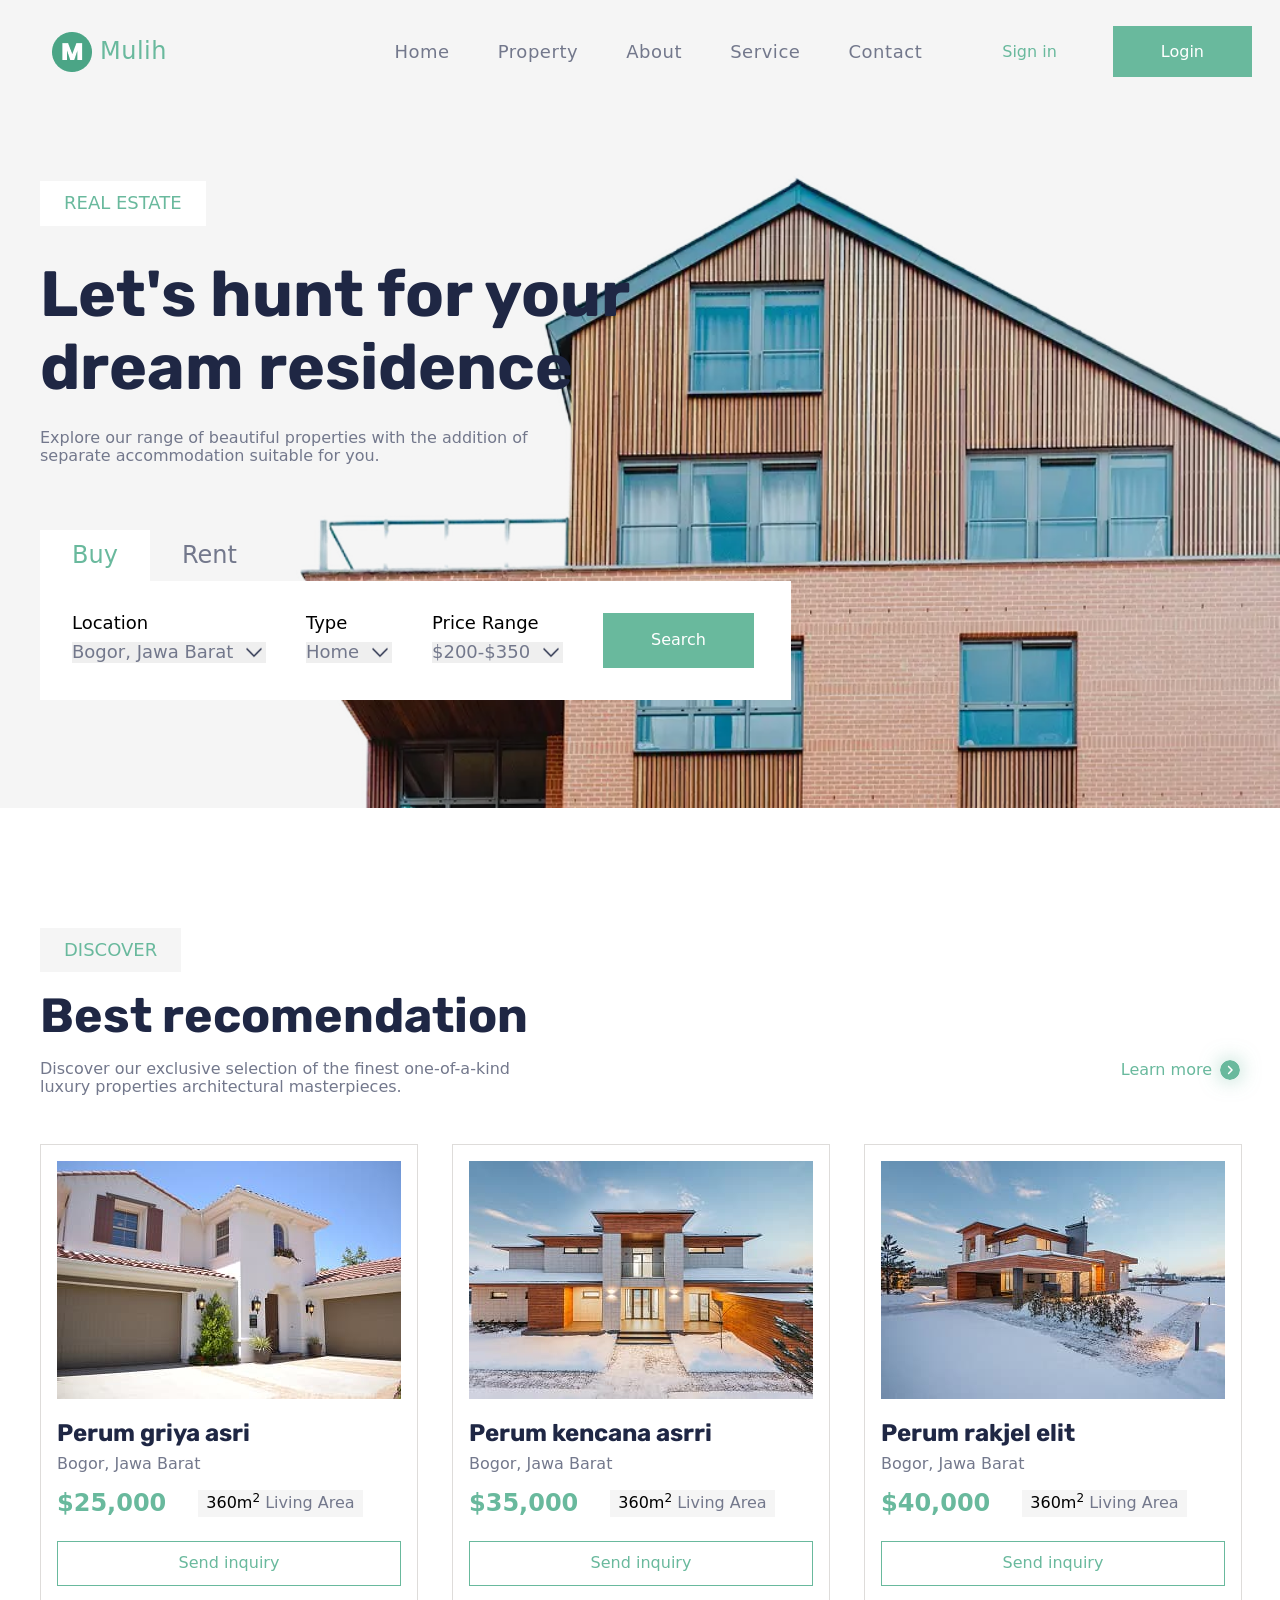
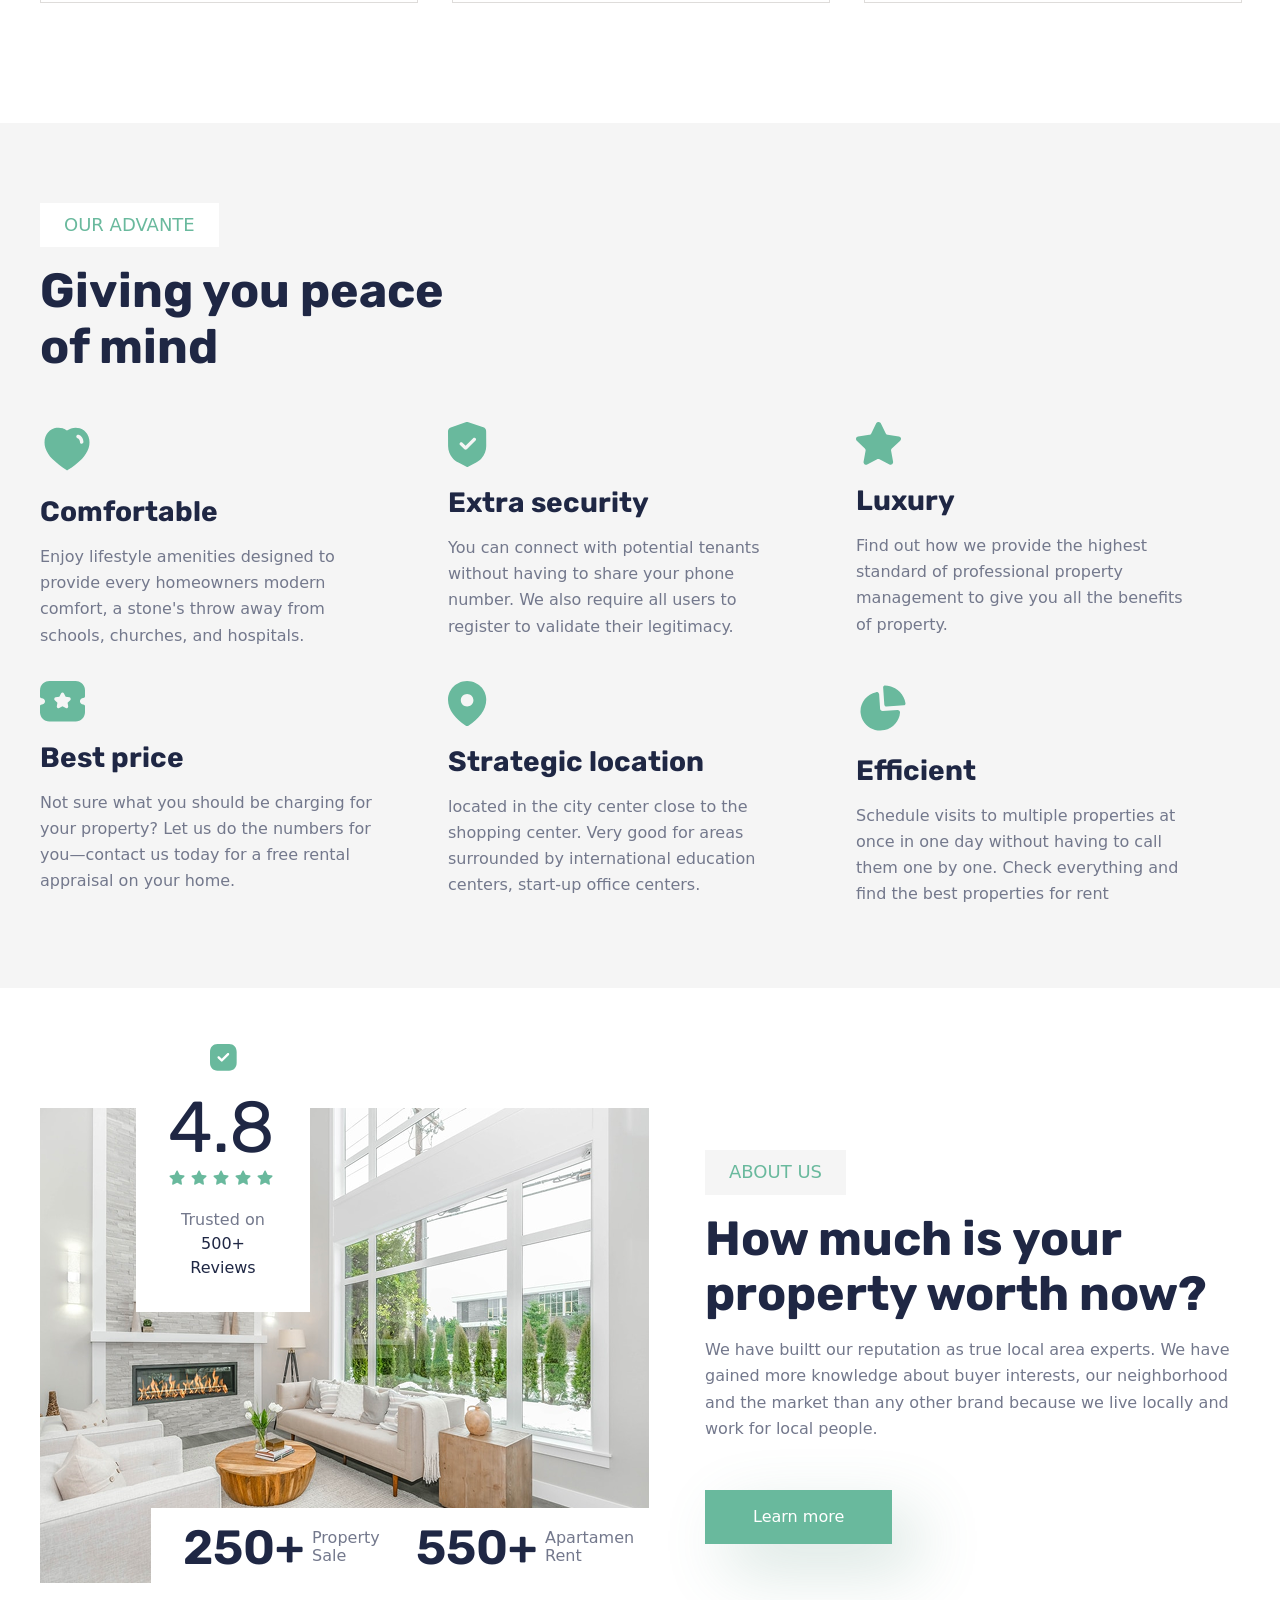
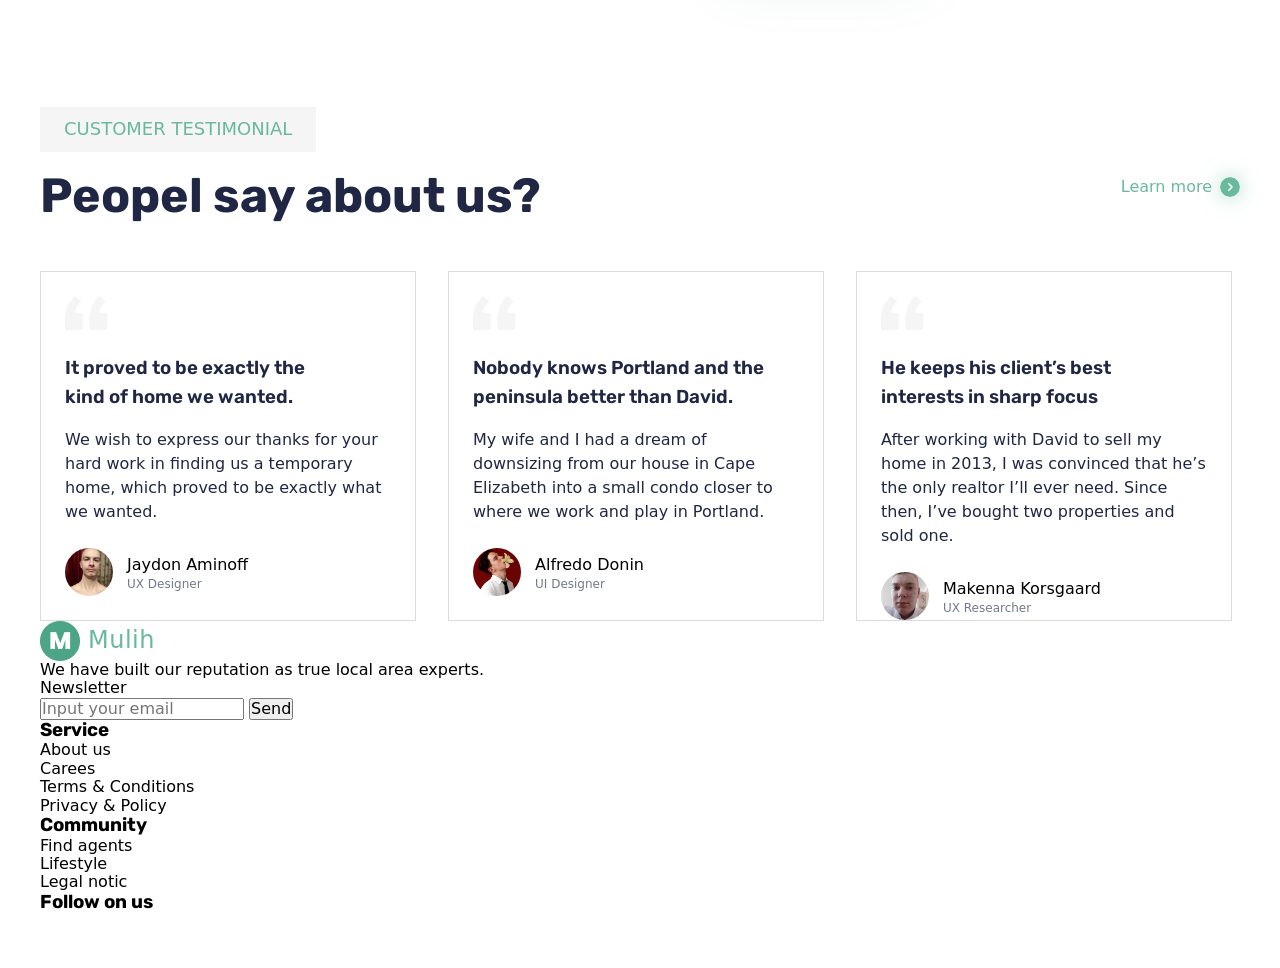
==== index.html @ 91d5c816 "about_us-and-customer-section" ====
<!doctype html>
<html lang="en">
  <head>
    <meta charset="UTF-8" />
    <meta name="viewport" content="width=device-width, initial-scale=1.0" />
    <title>Mulih</title>
    <link rel="icon" href="./img/icons/main-icon.png" type="image/png" />
    <link rel="stylesheet" href="./css/main.min.css" />
    <link
      rel="stylesheet"
      href="https://cdnjs.cloudflare.com/ajax/libs/modern-normalize/3.0.1/modern-normalize.min.css"
      integrity="sha512-q6WgHqiHlKyOqslT/lgBgodhd03Wp4BEqKeW6nNtlOY4quzyG3VoQKFrieaCeSnuVseNKRGpGeDU3qPmabCANg=="
      crossorigin="anonymous"
      referrerpolicy="no-referrer"
    />
    <link rel="preconnect" href="https://fonts.googleapis.com" />
    <link rel="preconnect" href="https://fonts.gstatic.com" crossorigin />
    <link
      href="https://fonts.googleapis.com/css2?family=Bona+Nova+SC:ital,wght@0,400;0,700;1,400&family=DM+Sans:ital,opsz,wght@0,9..40,100..1000;1,9..40,100..1000&family=Erica+One&family=IBM+Plex+Serif:ital,wght@0,100;0,200;0,300;0,400;0,500;0,600;0,700;1,100;1,200;1,300;1,400;1,500;1,600;1,700&family=Iosevka+Charon+Mono:ital,wght@0,300;0,400;0,500;0,700;1,300;1,400;1,500;1,700&family=Iosevka+Charon:ital,wght@0,300;0,400;0,500;0,700;1,300;1,400;1,500;1,700&family=Open+Sans:ital,wght@0,300..800;1,300..800&family=Poppins:ital,wght@0,100;0,200;0,300;0,400;0,500;0,600;0,700;0,800;0,900;1,100;1,200;1,300;1,400;1,500;1,600;1,700;1,800;1,900&family=Raleway:ital,wght@0,100..900;1,100..900&family=Roboto+Mono:ital,wght@0,100..700;1,100..700&family=Roboto+Slab:wght@100..900&family=Tangerine:wght@400;700&display=swap"
      rel="stylesheet"
    />
    <link rel="preconnect" href="https://fonts.googleapis.com" />
    <link rel="preconnect" href="https://fonts.gstatic.com" crossorigin />
    <link
      href="https://fonts.googleapis.com/css2?family=Bona+Nova+SC:ital,wght@0,400;0,700;1,400&family=DM+Sans:ital,opsz,wght@0,9..40,100..1000;1,9..40,100..1000&family=Erica+One&family=IBM+Plex+Serif:ital,wght@0,100;0,200;0,300;0,400;0,500;0,600;0,700;1,100;1,200;1,300;1,400;1,500;1,600;1,700&family=Iosevka+Charon+Mono:ital,wght@0,300;0,400;0,500;0,700;1,300;1,400;1,500;1,700&family=Iosevka+Charon:ital,wght@0,300;0,400;0,500;0,700;1,300;1,400;1,500;1,700&family=Open+Sans:ital,wght@0,300..800;1,300..800&family=Poppins:ital,wght@0,100;0,200;0,300;0,400;0,500;0,600;0,700;0,800;0,900;1,100;1,200;1,300;1,400;1,500;1,600;1,700;1,800;1,900&family=Raleway:ital,wght@0,100..900;1,100..900&family=Roboto+Mono:ital,wght@0,100..700;1,100..700&family=Roboto+Slab:wght@100..900&family=Rubik:ital,wght@0,300..900;1,300..900&family=Tangerine:wght@400;700&display=swap"
      rel="stylesheet"
    />
  </head>
  <body>
    <header class="header">
      <div class="container">
        <div class="header-wrapper">
          <a href="#" class="logo"
            ><img
              src="./img/icons/main-icon.png"
              alt="icon.png"
              width="40"
              height="40"
            />Mulih</a>
          <nav class="navigation">
            <ul class="nav-list">
              <li><a href="#hero-section">Home</a></li>
              <li><a href="#discover-section">Property</a></li>
              <li><a href="#our_advante-section">About</a></li>
              <li><a href="#about_us-section">Service</a></li>
              <li><a href="#customer_testimonial_section">Contact</a></li>
            </ul>
            <ul class="login-list">
                <li><a href="#" class="login-list-sign">Sign in</a></li>
                <li><a href="#" class="login-list-login">Login</a></li>
            </ul>
          </nav>
        </div>
      </div>
    </header>
    <main>
      <section class="hero-section" id="hero-section">
        <div class="container">
          <p class="hero-text-starter">REAL ESTATE</p>
          <h1 class="hero-title">Let's hunt for your dream residence</h1>
          <p class="hero-description">
            Explore our range of beautiful properties with the addition of
            separate accommodation suitable for you.
          </p>
          <ul class="hero-button-list">
            <li><button class="hero-buy-button">Buy</button></li>
            <li><button>Rent</button></li>
          </ul>
          <form class="hero-form" action="#">
            <div class="hero-form-wrapper">
              <label for="location">Location</label>
              <select name="location" id="location" class="select-place">
                <option value="bogor">Bogor, Jawa Barat</option>
                <option value="london">London, England</option>
                <option value="paris">Paris, France</option>
              </select>
            </div>
            <div class="hero-form-wrapper">
              <label for="type">Type</label>
              <select name="type" id="type" class="select-type">
                <option value="home">Home</option>
                <option value="apartament">Apartament</option>
                <option value="villa">Villa</option>
              </select>
            </div>
            <div class="hero-form-wrapper">
              <label for="price">Price Range</label>
              <select name="price" id="price" class="select-price">
                <option value="200-350">$200-$350</option>
                <option value="350-500">$350-$500</option>
                <option value="500+">$500+</option>
              </select>
            </div>
            <button type="submit" class="hero-form-button">Search</button>
          </form>
        </div>
      </section>
      <section class="discover-section" id="discover-section">
        <div class="container">
            <p class="discover-text-starter">DISCOVER</p>
            <h2 class="discover-title">Best recomendation</h2>
            <div class="discover-text-wrapper">
                <p class="discover-description">Discover our exclusive selection of the finest one-of-a-kind luxury properties architectural masterpieces.</p>
                <a href="#" class="learn-more-link">Learn more <img class="learn-more-link-image" src="./img/icons/arrow-icon.svg" alt="link.png"></a>
            </div>
            <ul class="discover-list">
                <li>
                    <img src="./img/discover-section/first-house.jpg" alt="Perum griya asri">
                    <h3 class="discover-list-item-title">Perum griya asri</h3>
                    <p class="discover-list-description">Bogor, Jawa Barat</p>
                    <div class="discover-money-area-group">
                        <p class="discover-list-item-price">$25,000</p>
                        <p class="discover-list-item-area">360m<sup>2</sup> <span>Living Area</span></p>
                    </div>
                    <a href="#" class="discover-list-item-button">Send inquiry</a>
                </li>
                <li>
                    <img src="./img/discover-section/second-house.jpg" alt="Perum kencana asrri">
                    <h3 class="discover-list-item-title">Perum kencana asrri</h3>
                    <p class="discover-list-description">Bogor, Jawa Barat</p>
                    <div class="discover-money-area-group">
                        <p class="discover-list-item-price">$35,000</p>
                        <p class="discover-list-item-area">360m<sup>2</sup> <span>Living Area</span></p>
                    </div>
                    <a href="#" class="discover-list-item-button">Send inquiry</a>
                </li>
                <li>
                    <img src="./img/discover-section/thirth-house.jpg" alt="Perum rakjel elit">
                    <h3 class="discover-list-item-title">Perum rakjel elit</h3>
                    <p class="discover-list-description">Bogor, Jawa Barat</p>
                    <div class="discover-money-area-group">
                        <p class="discover-list-item-price">$40,000</p>
                        <p class="discover-list-item-area">360m<sup>2</sup> <span>Living Area</span></p>
                    </div>
                    <a href="#" class="discover-list-item-button">Send inquiry</a>
                </li>
            </ul>
        </div>
      </section>
      <section class="our_advante-section" id="our_advante-section">
        <div class="container">
            <p class="our_text-starter">OUR ADVANTE</p>
            <h2 class="our_advante-title">Giving you peace of mind</h2>
            <ul class="our_advante-list">
                <li>
                    <img src="./img/icons/our_advante/comfortable.svg" alt="heart">
                    <h3>Comfortable</h3>
                    <p>Enjoy lifestyle amenities designed to provide every homeowners modern comfort, a stone's throw away from schools, churches, and hospitals.</p>
                </li>
                <li>
                    <img src="./img/icons/our_advante/security.svg" alt="security">
                    <h3>Extra security</h3>
                    <p>You can connect with potential tenants without having to share your phone number. We also require all users to register to validate their legitimacy.</p>
                </li>
                <li>
                    <img src="./img/icons/our_advante/luxury.svg" alt="luxury">
                    <h3>Luxury</h3>
                    <p>Find out how we provide the highest standard of professional property management to give you all the benefits of property.</p>
                </li>
                <li>
                    <img src="./img/icons/our_advante/price.svg" alt="price">
                    <h3>Best price</h3>
                    <p>Not sure what you should be charging for your property? Let us do the numbers for you—contact us today for a free rental appraisal on your home.</p>
                </li>
                <li>
                    <img src="./img/icons/our_advante/location.svg" alt="location">
                    <h3>Strategic location</h3>
                    <p>located in the city center close to the shopping center. Very good for areas surrounded by international education centers, start-up office centers.</p>
                </li>
                <li>
                    <img src="./img/icons/our_advante/efficient.svg" alt="efficient">
                    <h3>Efficient</h3>
                    <p>Schedule visits to multiple properties at once in one day without having to call them one by one. Check everything and find the best properties for rent</p>
                </li>
            </ul>
        </div>
      </section>
      <section class="about_us-section" id="about_us-section">
        <div class="container">
            <div class="about_us-wrapper">
                <div class="about_image-wrapper">
                    <img src="./img/about_us-section/main.png" alt="house image">
                    <div class="about_review-card">
                        <div class="about_image-checkmark"><img src="./img/icons/about_us-section/checkmark.svg" alt="check-mark"></div>
                        <h3 class="about_review-title">4.8</h3>
                        <img src="./img/icons/about_us-section/stars.png" alt="5 stars">
                        <p class="about_review-description">Trusted on <span class="about_review-description-span">500+ Reviews</span></p>
                    </div>
                    <ul class="about_rent-list">
                        <li>
                            <h3>250+</h3>
                            <p>Property Sale</p>
                        </li>
                        <li>
                            <h3>550+</h3>
                            <p>Apartamen Rent</p>
                        </li>
                    </ul>
                </div>
                <div class="about_us-text-wrapper">
                    <p class="about_text-starter">ABOUT US</p>
                    <h2 class="about_us-title">How much is your property worth now?</h2>
                    <p class="about_us-description">We have builtt our reputation as true local area experts. We have gained more knowledge about buyer interests, our neighborhood and the market than any other brand because we live locally and work for local people.</p>
                    <a href="#" class="about_us-link">Learn more</a>
                </div>
            </div>
        </div>
      </section>
      <section class="customer_testimonial_section" id="customer_testimonial_section">
        <div class="container">
            <p class="customer_text-starter">CUSTOMER TESTIMONIAL</p>
            <div class="customer-title-wrapper">
                <h2 class="customer_title">Peopel say about us?</h2>
                <a href="#" class="learn-more-link">Learn more <img class="learn-more-link-image" src="./img/icons/arrow-icon.svg" alt="link.png"></a>
            </div>
            <ul class="customer-list">
                <li>
                    <h3>It proved to be exactly the kind of home we wanted.</h3>
                    <p class="customer-review-description">We wish to express our thanks for your hard work in finding us a temporary home, which proved to be exactly what we wanted.</p>
                    <div class="customer-list-review-wrapper">
                        <img src="./img/customer-testimonial-section/first-review.jpg" alt="Jaydon Aminoff" width="48" height="48">
                        <div>
                            <p class="customer-list-review-name">Jaydon Aminoff</p>
                            <p class="customer-list-review-job">UX Designer</p>
                        </div>
                    </div>
                </li>
                <li>
                    <h3 class="customer_second-review-title">Nobody knows Portland and the peninsula better than David.</h3>
                    <p class="customer-review-description">My wife and I had a dream of downsizing from our house in Cape Elizabeth into a small condo closer to where we work and play in Portland. </p>
                    <div class="customer-list-review-wrapper">
                        <img src="./img/customer-testimonial-section/second-review.jpg" alt="Alfredo Donin" width="48" height="48">
                        <div>
                            <p class="customer-list-review-name">Alfredo Donin</p>
                            <p class="customer-list-review-job">UI Designer</p>
                        </div>
                    </div>
                </li>
                <li>
                    <h3>He keeps his client’s best interests in sharp focus</h3>
                    <p class="customer-review-description">After working with David to sell my home in 2013, I was convinced that he’s the only realtor I’ll ever need. Since then, I’ve bought two properties and sold one.</p>
                    <div class="customer-list-review-wrapper">
                        <img src="./img/customer-testimonial-section/thirth.jpg" alt="Makenna Korsgaard" width="48" height="48">
                        <div>
                            <p class="customer-list-review-name">Makenna Korsgaard</p>
                            <p class="customer-list-review-job">UX Researcher</p>
                        </div>
                    </div>
                </li>
            </ul>
        </div>
      </section>
    </main>
    <footer class="footer">
        <div class="container">
            <div class="footer-first-column">
                <a href="#" class="logo"><img src="./img/icons/main-icon.png" alt="icon.png" width="40" height="40"/>Mulih</a>
                <p>We have built our reputation as true local area experts.</p>
                <form action="#">
                    <label for="email-input">Newsletter</label>
                    <div class="footer-form-wrapper">
                        <input name="email-input" id="email-input" type="email" placeholder="Input your email">
                        <button type="submit">Send</button>
                    </div>
                </form>
            </div>
            <div class="footer-second-column">
                <h3>Service</h3>
                <ul class="footer-list">
                    <li>About us</li>
                    <li>Carees</li>
                    <li>Terms & Conditions</li>
                    <li>Privacy & Policy</li>
                </ul>
            </div>
            <div class="footer-thirth-column">
                <h3>Community</h3>
                <ul class="footer-list">
                    <li>Find agents</li>
                    <li>Lifestyle</li>
                    <li>Legal notic</li>
                </ul>
            </div>
            <div class="footer-fourth-column">
                <h3>Follow on us</h3>
                <ul class="footer-social-list">
                    <li><a href=""><img src="" alt=""></a></li>
                    <li><a href=""><img src="" alt=""></a></li>
                    <li><a href=""><img src="" alt=""></a></li>
                </ul>
            </div>
        </div>
    </footer>
  </body>
</html>
---- css/main.min.css ----
*{margin:0;padding:0;box-sizing:border-box}html{scroll-behavior:smooth}a{text-decoration:none}ul{list-style:none}body{font-family:"Poppins",sans-serif}h1,h2,h3{font-family:"Rubik",sans-serif}button:hover{cursor:pointer}.header{padding:32px;background:#f5f5f5}.header-wrapper{display:flex;align-items:center;justify-content:space-between}.logo,.navigation,.nav-list,.login-list{display:flex;align-items:center}.logo{font-weight:500;font-size:24px;line-height:108%;letter-spacing:.02em;color:#69b99d;gap:8px}.nav-list{gap:48px;margin-right:32px;font-weight:500;font-size:18px;line-height:144%;letter-spacing:.03em}.nav-list li a{display:inline-block;color:#73788c;position:relative;transition:color .2s ease-in-out,transform .2s ease-in-out}.nav-list li a::after{content:"";position:absolute;width:6px;height:6px;background-color:#69b99d;border-radius:100%;bottom:-50%;left:50%;transform:translateX(-50%);opacity:0;transition:opacity .2s ease-in-out}.nav-list li a:hover{transform:translateY(-10px);color:#69b99d}.nav-list li a:hover::after{opacity:1}.login-list{gap:8px}.login-list li a{padding:16px 48px;transition:background-color .2s ease-in-out}.login-list-sign{font-weight:500;font-size:16px;line-height:150%;letter-spacing:0em;color:#69b99d}.login-list-login{font-weight:500;font-size:16px;line-height:150%;letter-spacing:0em;color:#fff;background-color:#69b99d}.login-list li a:hover{background-color:#4b997e;color:#fff}.hero-section{padding-top:77px;padding-bottom:108px;background-color:#f5f5f5;background-image:url(".././img/hero-section/hero-background.webp");background-repeat:no-repeat;background-position:right;background-size:1000px}.hero-text-starter{display:inline-block;color:#69b99d;font-size:18px;background-color:#fff;padding:12px 24px}.hero-title{margin-top:32px;font-size:64px;color:#1f2744;width:600px}.hero-description{font-size:16px;color:#73788c;width:550px;margin-top:24px}.hero-button-list{display:flex;margin-top:64px}.hero-button-list button{border:none;padding:12px 32px;font-weight:500;font-size:24px;background-color:#f5f5f5;color:#73788c;transition:color .2s linear}.hero-button-list button.hero-buy-button{background-color:#fff;color:#69b99d}.hero-button-list button:hover{color:#69b99d}.hero-form{display:flex;background-color:#fff;padding:32px;width:751px;gap:40px}.hero-form .hero-form-wrapper{display:flex;flex-direction:column;gap:8px;font-size:18px}.hero-form .hero-form-wrapper .select-type{width:86px}.hero-form .hero-form-wrapper select{-webkit-appearance:none;-moz-appearance:none;appearance:none;background-image:url(".././img/icons/arrow-down-icon.png");background-repeat:no-repeat;background-size:24px;background-position:right;padding-right:32px;border:none;color:#73788c}.hero-form .hero-form-button{padding:18px 48px;font-size:16px;background-color:#69b99d;border:none;color:#fff;transition:background-color .2s ease-in-out,transform .2s ease-in-out}.hero-form .hero-form-button:hover{background-color:#7ac9ad;transform:scale(1.1)}.container{display:block;padding:0 20px;width:1240px;margin:0 auto}.discover-section{padding-top:120px;padding-bottom:120px}.discover-text-starter{display:inline-block;color:#69b99d;font-size:18px;background-color:#f5f5f5;padding:12px 24px}.discover-title{font-size:48px;color:#1f2744;margin-top:16px}.discover-text-wrapper{display:flex;align-items:center;justify-content:space-between}.discover-text-wrapper .learn-more-link{display:flex;align-items:center;color:#69b99d;gap:8px;transition:transform .2s linear}.discover-text-wrapper .learn-more-link:hover{transform:scale(1.1)}.discover-text-wrapper .learn-more-link .learn-more-link-image{box-shadow:0 0 20px 0 rgba(105,185,157,.58);border-radius:50%}.discover-text-wrapper .discover-description{font-size:16px;color:#73788c;width:500px;margin-top:16px}.discover-list{display:flex;gap:34px;margin-top:48px}.discover-list li{padding:16px;border:1px solid #dedcda}.discover-list li .discover-list-item-title{font-size:24px;color:#1f2744;margin-top:16px}.discover-list li .discover-list-description{font-size:16px;color:#73788c;margin-top:8px}.discover-list li .discover-money-area-group{display:flex;align-items:center;gap:32px;margin-top:16px}.discover-list li .discover-money-area-group .discover-list-item-price{color:#69b99d;font-size:24px;font-weight:600}.discover-list li .discover-money-area-group .discover-list-item-area{font-size:16px;background-color:#f5f5f5;padding:4px 8px}.discover-list li .discover-money-area-group .discover-list-item-area span{color:#73788c}.discover-list li .discover-list-item-button{display:flex;justify-content:center;color:#69b99d;margin-top:24px;border:1px solid #69b99d;padding:12px;transition:background-color .2s ease-in-out,color .2s ease-in-out,box-shadow .2s ease-in-out}.discover-list li .discover-list-item-button:hover{background-color:#69b99d;color:#fff;box-shadow:0 0 8px #69b99d}.our_advante-section{background-color:#f5f5f5;padding-bottom:80px;padding-top:80px}.our_text-starter{display:inline-block;color:#69b99d;font-size:18px;background-color:#fff;padding:12px 24px}.our_advante-title{font-size:48px;color:#1f2744;width:436px;margin-top:16px}.our_advante-list{display:flex;flex-wrap:wrap;margin-top:48px;gap:32px}.our_advante-list li{width:376px}.our_advante-list li h3{font-size:28px;font-weight:700;color:#1f2744;margin-top:16px}.our_advante-list li p{font-weight:400;font-size:16px;color:#73788c;margin-top:16px;width:336px;line-height:163%}.about_us-section{padding-top:120px}.about_image-wrapper{position:relative}.about_image-wrapper .about_review-card{position:absolute;top:-20%;left:96px;padding:32px;background-color:#fff}.about_image-wrapper .about_review-card .about_review-title{font-weight:400;font-size:72px;color:#1f2744;margin-top:16px}.about_image-wrapper .about_review-card .about_review-description{width:110px;text-align:center;margin-top:16px;color:#73788c;line-height:150%}.about_image-wrapper .about_review-card .about_review-description-span{color:#1f2744}.about_image-wrapper .about_review-card .about_image-checkmark{display:flex;align-items:center;justify-content:center}.about_image-wrapper .about_rent-list{position:absolute;bottom:0;right:0;display:flex;align-items:center;background-color:#fff;padding:12px 32px;gap:32px}.about_image-wrapper .about_rent-list li{display:flex;align-items:center}.about_image-wrapper .about_rent-list li h3{font-weight:600;font-size:48px;color:#1f2744}.about_image-wrapper .about_rent-list li p{width:72px;color:#73788c;margin-left:8px}.about_us-wrapper{display:flex;align-items:center;gap:56px}.about_us-wrapper .about_text-starter{display:inline-block;color:#69b99d;font-size:18px;background-color:#f5f5f5;padding:12px 24px}.about_us-wrapper .about_us-title{font-size:48px;color:#1f2744;margin-top:16px}.about_us-wrapper .about_us-description{font-size:16px;color:#73788c;line-height:163%;margin-top:16px}.about_us-wrapper .about_us-link{display:inline-block;margin-top:48px;padding:18px 48px;color:#fff;background-color:#69b99d;box-shadow:24px 24px 65px 0 rgba(81,140,119,.24);transition:background-color .2s ease-in-out,box-shadow .2s ease-in-out,transform .2s ease-in-out}.about_us-wrapper .about_us-link:hover{background-color:#81d4b7;box-shadow:24px 24px 65px 0 rgba(102,189,158,.24);transform:scale(1.05)}.customer_testimonial_section{padding-top:120px}.customer_text-starter{display:inline-block;color:#69b99d;font-size:18px;background-color:#f5f5f5;padding:12px 24px}.customer-title-wrapper{display:flex;align-items:center;justify-content:space-between}.customer-title-wrapper .customer_title{font-size:48px;color:#1f2744;margin-top:16px}.customer-title-wrapper .learn-more-link{display:flex;align-items:center;color:#69b99d;gap:8px;transition:transform .2s linear}.customer-title-wrapper .learn-more-link:hover{transform:scale(1.1)}.customer-title-wrapper .learn-more-link .learn-more-link-image{box-shadow:0 0 20px 0 rgba(105,185,157,.58);border-radius:50%}.customer-list{display:flex;align-items:center;gap:32px;margin-top:48px}.customer-list li{width:376px;height:350px;padding:24px;padding-top:82px;border:1px solid #dedcda;position:relative}.customer-list li::after{content:"";position:absolute;top:24px;left:24px;display:block;width:42px;height:34px;background-image:url(.././img/customer-testimonial-section/after.svg)}.customer-list li h3{color:#1f2744;font-weight:600;line-height:156%;width:265px}.customer-list li .customer_second-review-title{width:312px}.customer-list li .customer-review-description{color:#1f2744;margin-top:16px;line-height:150%}.customer-list li .customer-list-review-wrapper{display:flex;align-items:center;margin-top:24px;gap:14px}.customer-list li .customer-list-review-wrapper .customer-list-review-name{font-size:16px;line-height:163%;font-weight:500}.customer-list li .customer-list-review-wrapper .customer-list-review-job{font-size:12px;color:#73788c}.customer-list li .customer-list-review-wrapper img{-o-object-fit:cover;object-fit:cover;border-radius:50%}/*# sourceMappingURL=main.min.css.map */
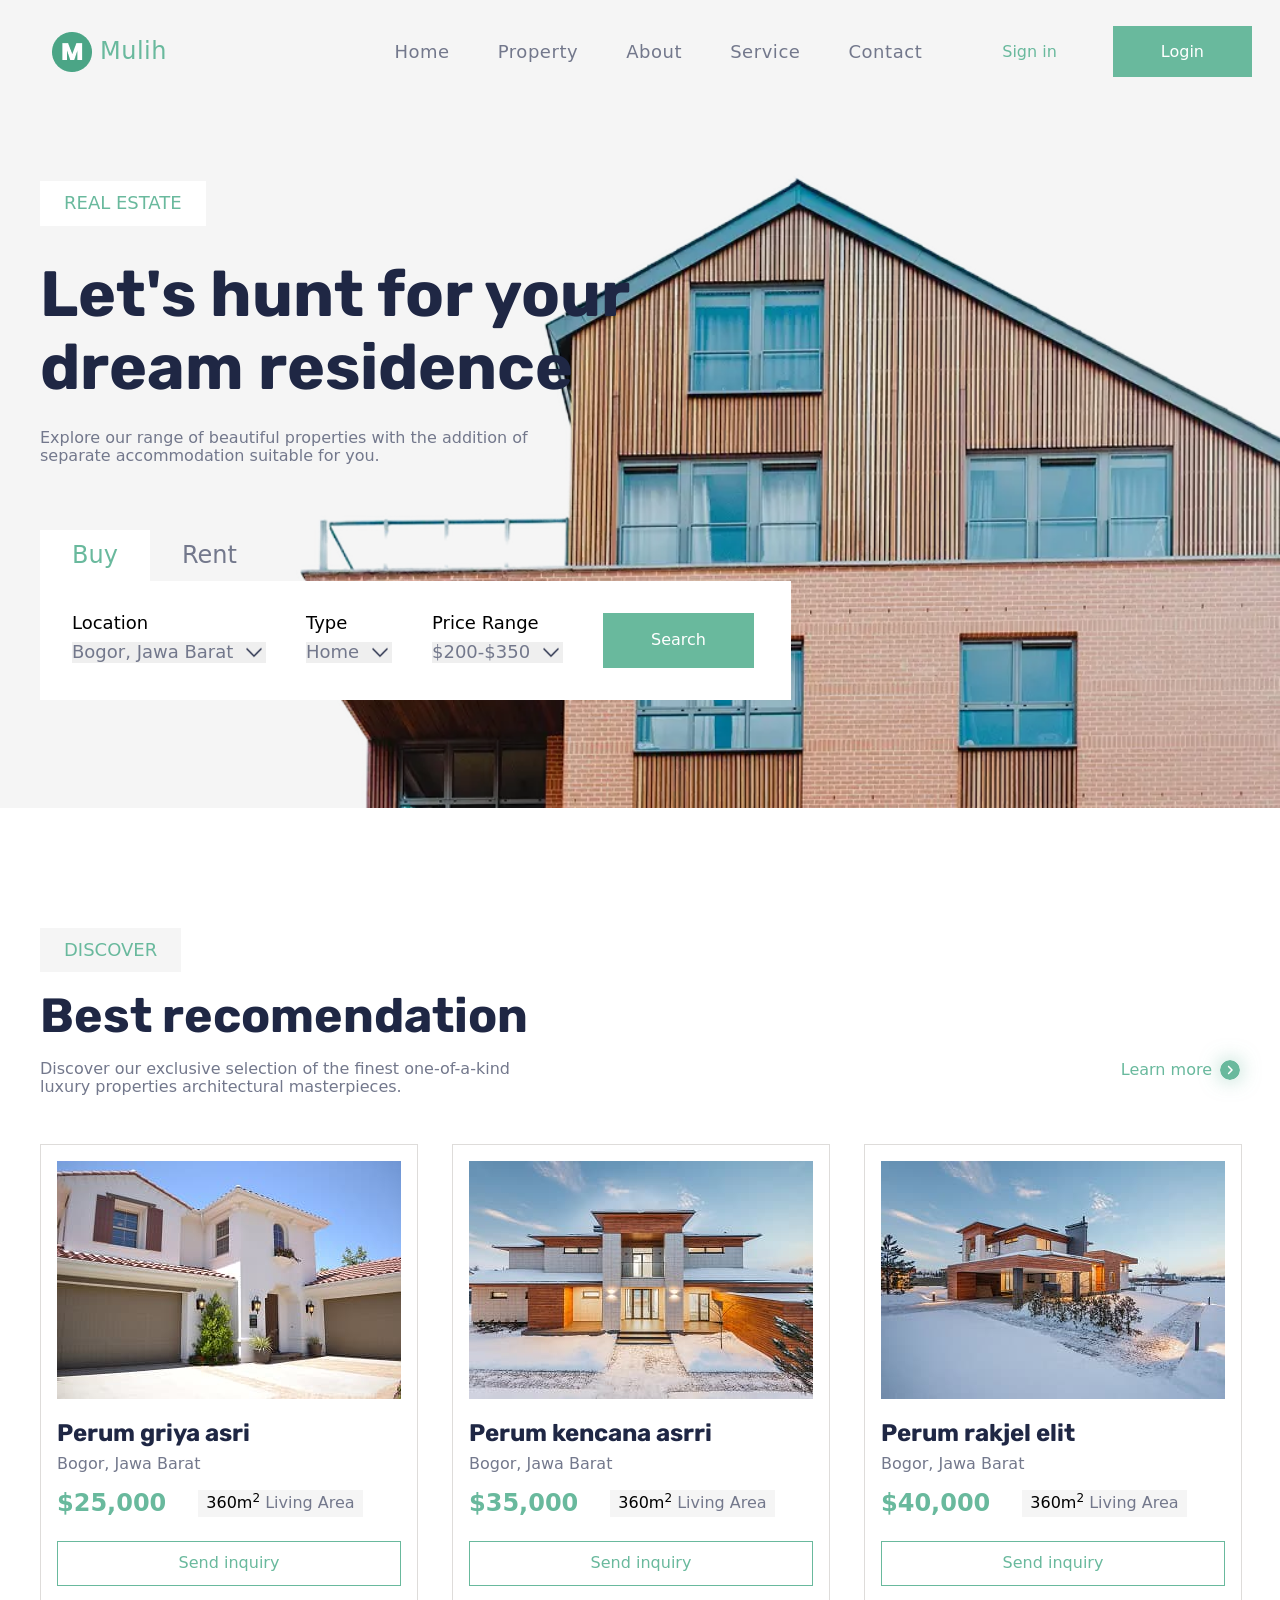
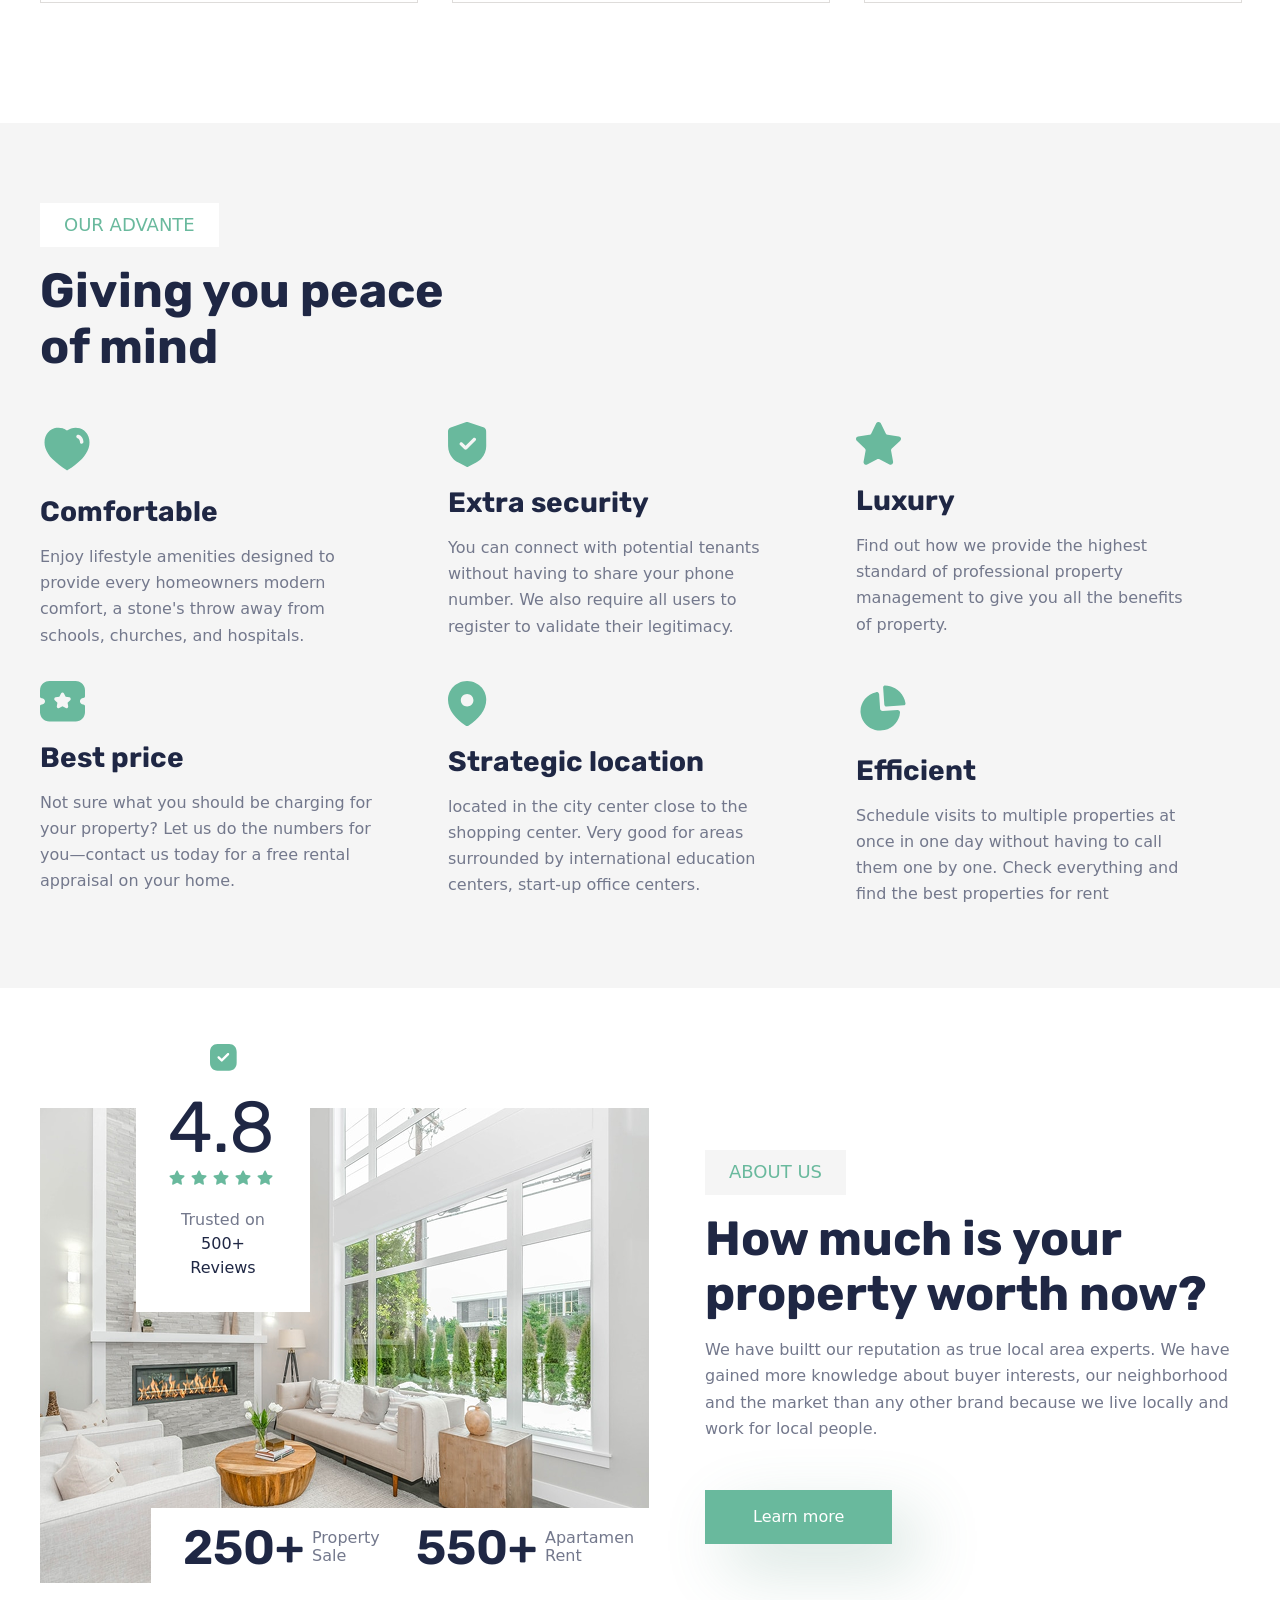
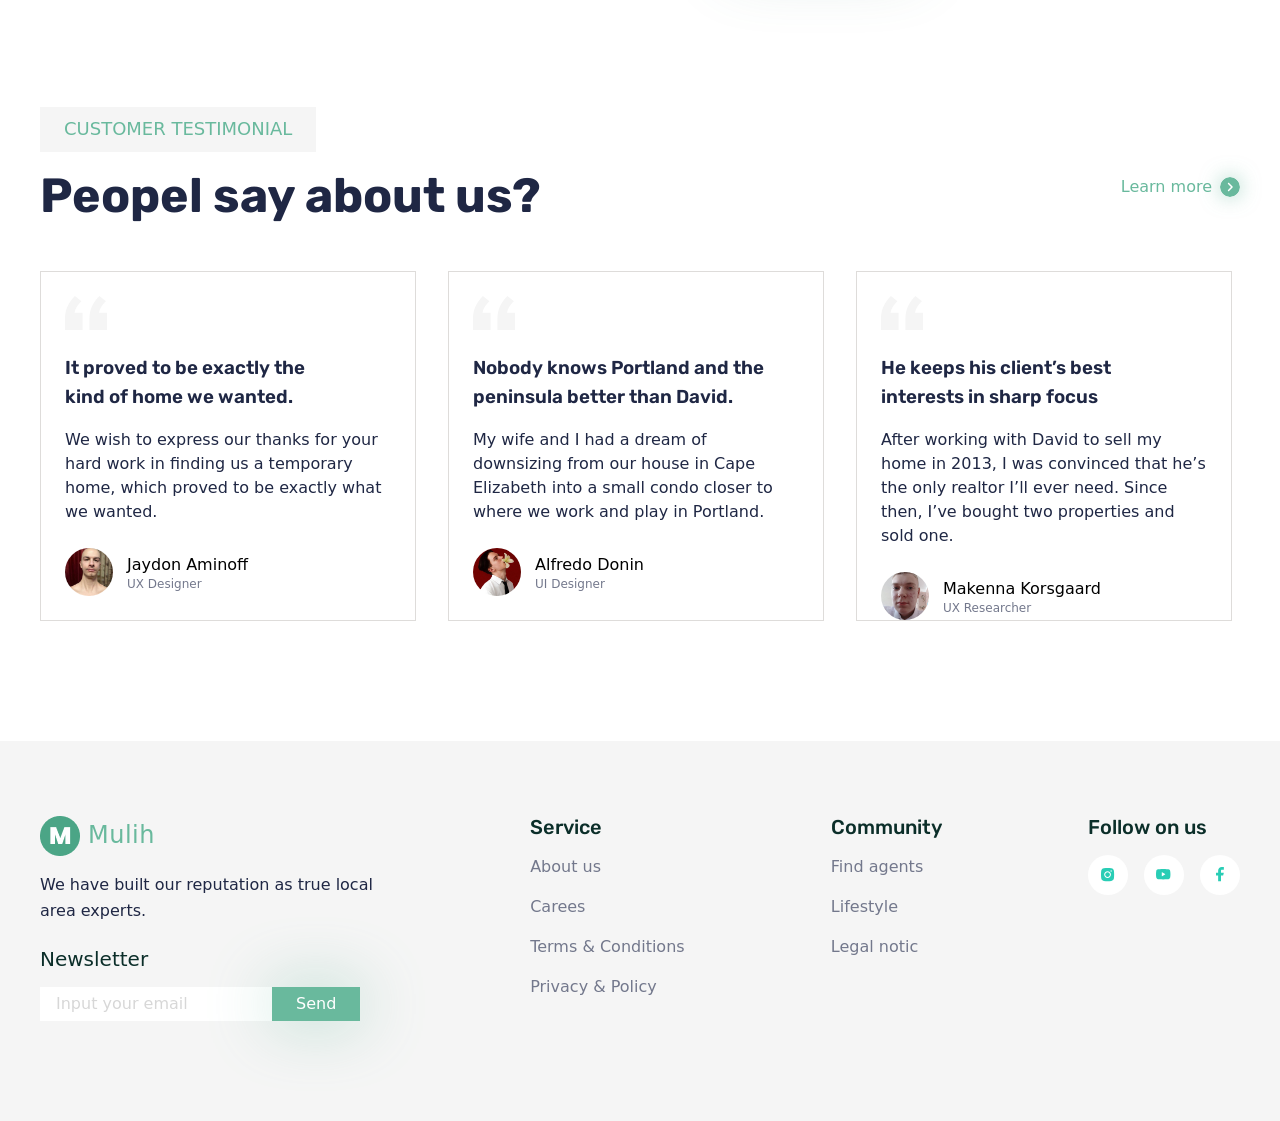
==== commit ce9b6ff1: "footer-done" ====
--- a/index.html
+++ b/index.html
@@ -253,41 +253,43 @@
     </main>
     <footer class="footer">
         <div class="container">
-            <div class="footer-first-column">
-                <a href="#" class="logo"><img src="./img/icons/main-icon.png" alt="icon.png" width="40" height="40"/>Mulih</a>
-                <p>We have built our reputation as true local area experts.</p>
-                <form action="#">
-                    <label for="email-input">Newsletter</label>
-                    <div class="footer-form-wrapper">
-                        <input name="email-input" id="email-input" type="email" placeholder="Input your email">
-                        <button type="submit">Send</button>
-                    </div>
-                </form>
-            </div>
-            <div class="footer-second-column">
-                <h3>Service</h3>
-                <ul class="footer-list">
-                    <li>About us</li>
-                    <li>Carees</li>
-                    <li>Terms & Conditions</li>
-                    <li>Privacy & Policy</li>
-                </ul>
-            </div>
-            <div class="footer-thirth-column">
-                <h3>Community</h3>
-                <ul class="footer-list">
-                    <li>Find agents</li>
-                    <li>Lifestyle</li>
-                    <li>Legal notic</li>
-                </ul>
-            </div>
-            <div class="footer-fourth-column">
-                <h3>Follow on us</h3>
-                <ul class="footer-social-list">
-                    <li><a href=""><img src="" alt=""></a></li>
-                    <li><a href=""><img src="" alt=""></a></li>
-                    <li><a href=""><img src="" alt=""></a></li>
-                </ul>
+            <div class="footer-wrapper">
+                <div class="footer-first-column">
+                    <a href="#" class="logo"><img src="./img/icons/main-icon.png" alt="icon.png" width="40" height="40"/>Mulih</a>
+                    <p class="footer-description">We have built our reputation as true local area experts.</p>
+                    <form action="#">
+                        <label for="email-input" class="footer-form-title">Newsletter</label>
+                        <div class="footer-form-wrapper">
+                            <input class="footer-input" name="email-input" id="email-input" type="email" placeholder="Input your email">
+                            <button class="footer-form-button" type="submit">Send</button>
+                        </div>
+                    </form>
+                </div>
+                <div class="footer-second-column">
+                    <h3>Service</h3>
+                    <ul class="footer-list">
+                        <li><a href="#">About us</a></li>
+                        <li><a href="#">Carees</a></li>
+                        <li><a href="#">Terms & Conditions</a></li>
+                        <li><a href="#">Privacy & Policy</a></li>
+                    </ul>
+                </div>
+                <div class="footer-thirth-column">
+                    <h3>Community</h3>
+                    <ul class="footer-list">
+                        <li><a href="#">Find agents</a></li>
+                        <li><a href="#">Lifestyle</a></li>
+                        <li><a href="#">Legal notic</a></li>
+                    </ul>
+                </div>
+                <div class="footer-fourth-column">
+                    <h3>Follow on us</h3>
+                    <ul class="footer-social-list">
+                        <li><a href="https://www.instagram.com/"><img src="./img/icons/footer/insta.svg" alt="instagram"></a></li>
+                        <li><a href="https://www.youtube.com/"><img src="./img/icons/footer/youtube.svg" alt="youtube"></a></li>
+                        <li><a href="https://www.facebook.com/"><img src="./img/icons/footer/facebook.svg" alt="facebook"></a></li>
+                    </ul>
+                </div>
             </div>
         </div>
     </footer>
--- a/css/main.min.css
+++ b/css/main.min.css
@@ -1 +1 @@
-*{margin:0;padding:0;box-sizing:border-box}html{scroll-behavior:smooth}a{text-decoration:none}ul{list-style:none}body{font-family:"Poppins",sans-serif}h1,h2,h3{font-family:"Rubik",sans-serif}button:hover{cursor:pointer}.header{padding:32px;background:#f5f5f5}.header-wrapper{display:flex;align-items:center;justify-content:space-between}.logo,.navigation,.nav-list,.login-list{display:flex;align-items:center}.logo{font-weight:500;font-size:24px;line-height:108%;letter-spacing:.02em;color:#69b99d;gap:8px}.nav-list{gap:48px;margin-right:32px;font-weight:500;font-size:18px;line-height:144%;letter-spacing:.03em}.nav-list li a{display:inline-block;color:#73788c;position:relative;transition:color .2s ease-in-out,transform .2s ease-in-out}.nav-list li a::after{content:"";position:absolute;width:6px;height:6px;background-color:#69b99d;border-radius:100%;bottom:-50%;left:50%;transform:translateX(-50%);opacity:0;transition:opacity .2s ease-in-out}.nav-list li a:hover{transform:translateY(-10px);color:#69b99d}.nav-list li a:hover::after{opacity:1}.login-list{gap:8px}.login-list li a{padding:16px 48px;transition:background-color .2s ease-in-out}.login-list-sign{font-weight:500;font-size:16px;line-height:150%;letter-spacing:0em;color:#69b99d}.login-list-login{font-weight:500;font-size:16px;line-height:150%;letter-spacing:0em;color:#fff;background-color:#69b99d}.login-list li a:hover{background-color:#4b997e;color:#fff}.hero-section{padding-top:77px;padding-bottom:108px;background-color:#f5f5f5;background-image:url(".././img/hero-section/hero-background.webp");background-repeat:no-repeat;background-position:right;background-size:1000px}.hero-text-starter{display:inline-block;color:#69b99d;font-size:18px;background-color:#fff;padding:12px 24px}.hero-title{margin-top:32px;font-size:64px;color:#1f2744;width:600px}.hero-description{font-size:16px;color:#73788c;width:550px;margin-top:24px}.hero-button-list{display:flex;margin-top:64px}.hero-button-list button{border:none;padding:12px 32px;font-weight:500;font-size:24px;background-color:#f5f5f5;color:#73788c;transition:color .2s linear}.hero-button-list button.hero-buy-button{background-color:#fff;color:#69b99d}.hero-button-list button:hover{color:#69b99d}.hero-form{display:flex;background-color:#fff;padding:32px;width:751px;gap:40px}.hero-form .hero-form-wrapper{display:flex;flex-direction:column;gap:8px;font-size:18px}.hero-form .hero-form-wrapper .select-type{width:86px}.hero-form .hero-form-wrapper select{-webkit-appearance:none;-moz-appearance:none;appearance:none;background-image:url(".././img/icons/arrow-down-icon.png");background-repeat:no-repeat;background-size:24px;background-position:right;padding-right:32px;border:none;color:#73788c}.hero-form .hero-form-button{padding:18px 48px;font-size:16px;background-color:#69b99d;border:none;color:#fff;transition:background-color .2s ease-in-out,transform .2s ease-in-out}.hero-form .hero-form-button:hover{background-color:#7ac9ad;transform:scale(1.1)}.container{display:block;padding:0 20px;width:1240px;margin:0 auto}.discover-section{padding-top:120px;padding-bottom:120px}.discover-text-starter{display:inline-block;color:#69b99d;font-size:18px;background-color:#f5f5f5;padding:12px 24px}.discover-title{font-size:48px;color:#1f2744;margin-top:16px}.discover-text-wrapper{display:flex;align-items:center;justify-content:space-between}.discover-text-wrapper .learn-more-link{display:flex;align-items:center;color:#69b99d;gap:8px;transition:transform .2s linear}.discover-text-wrapper .learn-more-link:hover{transform:scale(1.1)}.discover-text-wrapper .learn-more-link .learn-more-link-image{box-shadow:0 0 20px 0 rgba(105,185,157,.58);border-radius:50%}.discover-text-wrapper .discover-description{font-size:16px;color:#73788c;width:500px;margin-top:16px}.discover-list{display:flex;gap:34px;margin-top:48px}.discover-list li{padding:16px;border:1px solid #dedcda}.discover-list li .discover-list-item-title{font-size:24px;color:#1f2744;margin-top:16px}.discover-list li .discover-list-description{font-size:16px;color:#73788c;margin-top:8px}.discover-list li .discover-money-area-group{display:flex;align-items:center;gap:32px;margin-top:16px}.discover-list li .discover-money-area-group .discover-list-item-price{color:#69b99d;font-size:24px;font-weight:600}.discover-list li .discover-money-area-group .discover-list-item-area{font-size:16px;background-color:#f5f5f5;padding:4px 8px}.discover-list li .discover-money-area-group .discover-list-item-area span{color:#73788c}.discover-list li .discover-list-item-button{display:flex;justify-content:center;color:#69b99d;margin-top:24px;border:1px solid #69b99d;padding:12px;transition:background-color .2s ease-in-out,color .2s ease-in-out,box-shadow .2s ease-in-out}.discover-list li .discover-list-item-button:hover{background-color:#69b99d;color:#fff;box-shadow:0 0 8px #69b99d}.our_advante-section{background-color:#f5f5f5;padding-bottom:80px;padding-top:80px}.our_text-starter{display:inline-block;color:#69b99d;font-size:18px;background-color:#fff;padding:12px 24px}.our_advante-title{font-size:48px;color:#1f2744;width:436px;margin-top:16px}.our_advante-list{display:flex;flex-wrap:wrap;margin-top:48px;gap:32px}.our_advante-list li{width:376px}.our_advante-list li h3{font-size:28px;font-weight:700;color:#1f2744;margin-top:16px}.our_advante-list li p{font-weight:400;font-size:16px;color:#73788c;margin-top:16px;width:336px;line-height:163%}.about_us-section{padding-top:120px}.about_image-wrapper{position:relative}.about_image-wrapper .about_review-card{position:absolute;top:-20%;left:96px;padding:32px;background-color:#fff}.about_image-wrapper .about_review-card .about_review-title{font-weight:400;font-size:72px;color:#1f2744;margin-top:16px}.about_image-wrapper .about_review-card .about_review-description{width:110px;text-align:center;margin-top:16px;color:#73788c;line-height:150%}.about_image-wrapper .about_review-card .about_review-description-span{color:#1f2744}.about_image-wrapper .about_review-card .about_image-checkmark{display:flex;align-items:center;justify-content:center}.about_image-wrapper .about_rent-list{position:absolute;bottom:0;right:0;display:flex;align-items:center;background-color:#fff;padding:12px 32px;gap:32px}.about_image-wrapper .about_rent-list li{display:flex;align-items:center}.about_image-wrapper .about_rent-list li h3{font-weight:600;font-size:48px;color:#1f2744}.about_image-wrapper .about_rent-list li p{width:72px;color:#73788c;margin-left:8px}.about_us-wrapper{display:flex;align-items:center;gap:56px}.about_us-wrapper .about_text-starter{display:inline-block;color:#69b99d;font-size:18px;background-color:#f5f5f5;padding:12px 24px}.about_us-wrapper .about_us-title{font-size:48px;color:#1f2744;margin-top:16px}.about_us-wrapper .about_us-description{font-size:16px;color:#73788c;line-height:163%;margin-top:16px}.about_us-wrapper .about_us-link{display:inline-block;margin-top:48px;padding:18px 48px;color:#fff;background-color:#69b99d;box-shadow:24px 24px 65px 0 rgba(81,140,119,.24);transition:background-color .2s ease-in-out,box-shadow .2s ease-in-out,transform .2s ease-in-out}.about_us-wrapper .about_us-link:hover{background-color:#81d4b7;box-shadow:24px 24px 65px 0 rgba(102,189,158,.24);transform:scale(1.05)}.customer_testimonial_section{padding-top:120px}.customer_text-starter{display:inline-block;color:#69b99d;font-size:18px;background-color:#f5f5f5;padding:12px 24px}.customer-title-wrapper{display:flex;align-items:center;justify-content:space-between}.customer-title-wrapper .customer_title{font-size:48px;color:#1f2744;margin-top:16px}.customer-title-wrapper .learn-more-link{display:flex;align-items:center;color:#69b99d;gap:8px;transition:transform .2s linear}.customer-title-wrapper .learn-more-link:hover{transform:scale(1.1)}.customer-title-wrapper .learn-more-link .learn-more-link-image{box-shadow:0 0 20px 0 rgba(105,185,157,.58);border-radius:50%}.customer-list{display:flex;align-items:center;gap:32px;margin-top:48px}.customer-list li{width:376px;height:350px;padding:24px;padding-top:82px;border:1px solid #dedcda;position:relative}.customer-list li::after{content:"";position:absolute;top:24px;left:24px;display:block;width:42px;height:34px;background-image:url(.././img/customer-testimonial-section/after.svg)}.customer-list li h3{color:#1f2744;font-weight:600;line-height:156%;width:265px}.customer-list li .customer_second-review-title{width:312px}.customer-list li .customer-review-description{color:#1f2744;margin-top:16px;line-height:150%}.customer-list li .customer-list-review-wrapper{display:flex;align-items:center;margin-top:24px;gap:14px}.customer-list li .customer-list-review-wrapper .customer-list-review-name{font-size:16px;line-height:163%;font-weight:500}.customer-list li .customer-list-review-wrapper .customer-list-review-job{font-size:12px;color:#73788c}.customer-list li .customer-list-review-wrapper img{-o-object-fit:cover;object-fit:cover;border-radius:50%}/*# sourceMappingURL=main.min.css.map */+*{margin:0;padding:0;box-sizing:border-box}html{scroll-behavior:smooth}a{text-decoration:none}ul{list-style:none}body{font-family:"Poppins",sans-serif}h1,h2,h3{font-family:"Rubik",sans-serif}button:hover{cursor:pointer}.header{padding:32px;background:#f5f5f5}.header-wrapper{display:flex;align-items:center;justify-content:space-between}.logo,.navigation,.nav-list,.login-list{display:flex;align-items:center}.logo{font-weight:500;font-size:24px;line-height:108%;letter-spacing:.02em;color:#69b99d;gap:8px}.nav-list{gap:48px;margin-right:32px;font-weight:500;font-size:18px;line-height:144%;letter-spacing:.03em}.nav-list li a{display:inline-block;color:#73788c;position:relative;transition:color .2s ease-in-out,transform .2s ease-in-out}.nav-list li a::after{content:"";position:absolute;width:6px;height:6px;background-color:#69b99d;border-radius:100%;bottom:-50%;left:50%;transform:translateX(-50%);opacity:0;transition:opacity .2s ease-in-out}.nav-list li a:hover{transform:translateY(-10px);color:#69b99d}.nav-list li a:hover::after{opacity:1}.login-list{gap:8px}.login-list li a{padding:16px 48px;transition:background-color .2s ease-in-out}.login-list-sign{font-weight:500;font-size:16px;line-height:150%;letter-spacing:0em;color:#69b99d}.login-list-login{font-weight:500;font-size:16px;line-height:150%;letter-spacing:0em;color:#fff;background-color:#69b99d}.login-list li a:hover{background-color:#4b997e;color:#fff}.hero-section{padding-top:77px;padding-bottom:108px;background-color:#f5f5f5;background-image:url(".././img/hero-section/hero-background.webp");background-repeat:no-repeat;background-position:right;background-size:1000px}.hero-text-starter{display:inline-block;color:#69b99d;font-size:18px;background-color:#fff;padding:12px 24px}.hero-title{margin-top:32px;font-size:64px;color:#1f2744;width:600px}.hero-description{font-size:16px;color:#73788c;width:550px;margin-top:24px}.hero-button-list{display:flex;margin-top:64px}.hero-button-list button{border:none;padding:12px 32px;font-weight:500;font-size:24px;background-color:#f5f5f5;color:#73788c;transition:color .2s linear}.hero-button-list button.hero-buy-button{background-color:#fff;color:#69b99d}.hero-button-list button:hover{color:#69b99d}.hero-form{display:flex;background-color:#fff;padding:32px;width:751px;gap:40px}.hero-form .hero-form-wrapper{display:flex;flex-direction:column;gap:8px;font-size:18px}.hero-form .hero-form-wrapper .select-type{width:86px}.hero-form .hero-form-wrapper select{-webkit-appearance:none;-moz-appearance:none;appearance:none;background-image:url(".././img/icons/arrow-down-icon.png");background-repeat:no-repeat;background-size:24px;background-position:right;padding-right:32px;border:none;color:#73788c}.hero-form .hero-form-button{padding:18px 48px;font-size:16px;background-color:#69b99d;border:none;color:#fff;transition:background-color .2s ease-in-out,transform .2s ease-in-out}.hero-form .hero-form-button:hover{background-color:#7ac9ad;transform:scale(1.1)}.container{display:block;padding:0 20px;width:1240px;margin:0 auto}.discover-section{padding-top:120px;padding-bottom:120px}.discover-text-starter{display:inline-block;color:#69b99d;font-size:18px;background-color:#f5f5f5;padding:12px 24px}.discover-title{font-size:48px;color:#1f2744;margin-top:16px}.discover-text-wrapper{display:flex;align-items:center;justify-content:space-between}.discover-text-wrapper .learn-more-link{display:flex;align-items:center;color:#69b99d;gap:8px;transition:transform .2s linear}.discover-text-wrapper .learn-more-link:hover{transform:scale(1.1)}.discover-text-wrapper .learn-more-link .learn-more-link-image{box-shadow:0 0 20px 0 rgba(105,185,157,.58);border-radius:50%}.discover-text-wrapper .discover-description{font-size:16px;color:#73788c;width:500px;margin-top:16px}.discover-list{display:flex;gap:34px;margin-top:48px}.discover-list li{padding:16px;border:1px solid #dedcda}.discover-list li .discover-list-item-title{font-size:24px;color:#1f2744;margin-top:16px}.discover-list li .discover-list-description{font-size:16px;color:#73788c;margin-top:8px}.discover-list li .discover-money-area-group{display:flex;align-items:center;gap:32px;margin-top:16px}.discover-list li .discover-money-area-group .discover-list-item-price{color:#69b99d;font-size:24px;font-weight:600}.discover-list li .discover-money-area-group .discover-list-item-area{font-size:16px;background-color:#f5f5f5;padding:4px 8px}.discover-list li .discover-money-area-group .discover-list-item-area span{color:#73788c}.discover-list li .discover-list-item-button{display:flex;justify-content:center;color:#69b99d;margin-top:24px;border:1px solid #69b99d;padding:12px;transition:background-color .2s ease-in-out,color .2s ease-in-out,box-shadow .2s ease-in-out}.discover-list li .discover-list-item-button:hover{background-color:#69b99d;color:#fff;box-shadow:0 0 8px #69b99d}.our_advante-section{background-color:#f5f5f5;padding-bottom:80px;padding-top:80px}.our_text-starter{display:inline-block;color:#69b99d;font-size:18px;background-color:#fff;padding:12px 24px}.our_advante-title{font-size:48px;color:#1f2744;width:436px;margin-top:16px}.our_advante-list{display:flex;flex-wrap:wrap;margin-top:48px;gap:32px}.our_advante-list li{width:376px}.our_advante-list li h3{font-size:28px;font-weight:700;color:#1f2744;margin-top:16px}.our_advante-list li p{font-weight:400;font-size:16px;color:#73788c;margin-top:16px;width:336px;line-height:163%}.about_us-section{padding-top:120px}.about_image-wrapper{position:relative}.about_image-wrapper .about_review-card{position:absolute;top:-20%;left:96px;padding:32px;background-color:#fff}.about_image-wrapper .about_review-card .about_review-title{font-weight:400;font-size:72px;color:#1f2744;margin-top:16px}.about_image-wrapper .about_review-card .about_review-description{width:110px;text-align:center;margin-top:16px;color:#73788c;line-height:150%}.about_image-wrapper .about_review-card .about_review-description-span{color:#1f2744}.about_image-wrapper .about_review-card .about_image-checkmark{display:flex;align-items:center;justify-content:center}.about_image-wrapper .about_rent-list{position:absolute;bottom:0;right:0;display:flex;align-items:center;background-color:#fff;padding:12px 32px;gap:32px}.about_image-wrapper .about_rent-list li{display:flex;align-items:center}.about_image-wrapper .about_rent-list li h3{font-weight:600;font-size:48px;color:#1f2744}.about_image-wrapper .about_rent-list li p{width:72px;color:#73788c;margin-left:8px}.about_us-wrapper{display:flex;align-items:center;gap:56px}.about_us-wrapper .about_text-starter{display:inline-block;color:#69b99d;font-size:18px;background-color:#f5f5f5;padding:12px 24px}.about_us-wrapper .about_us-title{font-size:48px;color:#1f2744;margin-top:16px}.about_us-wrapper .about_us-description{font-size:16px;color:#73788c;line-height:163%;margin-top:16px}.about_us-wrapper .about_us-link{display:inline-block;margin-top:48px;padding:18px 48px;color:#fff;background-color:#69b99d;box-shadow:24px 24px 65px 0 rgba(81,140,119,.24);transition:background-color .2s ease-in-out,box-shadow .2s ease-in-out,transform .2s ease-in-out}.about_us-wrapper .about_us-link:hover{background-color:#81d4b7;box-shadow:24px 24px 65px 0 rgba(102,189,158,.24);transform:scale(1.05)}.customer_testimonial_section{padding:120px 0}.customer_text-starter{display:inline-block;color:#69b99d;font-size:18px;background-color:#f5f5f5;padding:12px 24px}.customer-title-wrapper{display:flex;align-items:center;justify-content:space-between}.customer-title-wrapper .customer_title{font-size:48px;color:#1f2744;margin-top:16px}.customer-title-wrapper .learn-more-link{display:flex;align-items:center;color:#69b99d;gap:8px;transition:transform .2s linear}.customer-title-wrapper .learn-more-link:hover{transform:scale(1.1)}.customer-title-wrapper .learn-more-link .learn-more-link-image{box-shadow:0 0 20px 0 rgba(105,185,157,.58);border-radius:50%}.customer-list{display:flex;align-items:center;gap:32px;margin-top:48px}.customer-list li{width:376px;height:350px;padding:24px;padding-top:82px;border:1px solid #dedcda;position:relative}.customer-list li::after{content:"";position:absolute;top:24px;left:24px;display:block;width:42px;height:34px;background-image:url(.././img/customer-testimonial-section/after.svg)}.customer-list li h3{color:#1f2744;font-weight:600;line-height:156%;width:265px}.customer-list li .customer_second-review-title{width:312px}.customer-list li .customer-review-description{color:#1f2744;margin-top:16px;line-height:150%}.customer-list li .customer-list-review-wrapper{display:flex;align-items:center;margin-top:24px;gap:14px}.customer-list li .customer-list-review-wrapper .customer-list-review-name{font-size:16px;line-height:163%;font-weight:500}.customer-list li .customer-list-review-wrapper .customer-list-review-job{font-size:12px;color:#73788c}.customer-list li .customer-list-review-wrapper img{-o-object-fit:cover;object-fit:cover;border-radius:50%}.footer{padding:75px 0 100px 0;background-color:#f5f5f5}.footer-wrapper{display:flex;justify-content:space-between}.footer-wrapper .footer-description{font-size:16px;line-height:163%;color:#1f2744;width:344px;margin-top:16px}.footer-wrapper .footer-form-title{display:inline-block;font-size:20px;font-weight:500;color:#0b2e29;margin-top:24px}.footer-wrapper .footer-form-wrapper{display:flex;align-items:center;gap:0;margin-top:16px}.footer-wrapper .footer-form-wrapper .footer-input{border:none;padding:8px 16px}.footer-wrapper .footer-form-wrapper .footer-input::-moz-placeholder{font-weight:400;font-size:16px;color:#d7d7d7}.footer-wrapper .footer-form-wrapper .footer-input::placeholder{font-weight:400;font-size:16px;color:#d7d7d7}.footer-wrapper .footer-form-wrapper .footer-input:focus{outline:none}.footer-wrapper .footer-form-wrapper .footer-form-button{border:none;padding:8px 24px;color:#fff;background-color:#69b99d;box-shadow:0 0 65px 0 rgba(105,185,157,.48);transition:box-shadow .2s ease-in-out,background-color .2s ease-in-out}.footer-wrapper .footer-form-wrapper .footer-form-button:hover{box-shadow:0 0 65px #13df97;background-color:#95dbac}.footer-wrapper .footer-list{display:flex;flex-direction:column;gap:16px}.footer-wrapper .footer-list li a{display:block;font-weight:400;font-size:16px;color:#73788c;line-height:150%;transition:transform .1s linear}.footer-wrapper .footer-list li a:hover{transform:translateY(-5px)}.footer-wrapper h3{margin-bottom:16px;font-weight:500;font-size:20px;color:#0b2e29}.footer-social-list{display:flex;align-items:center;gap:16px}.footer-social-list li a{width:40px;height:40px;border-radius:50%;display:flex;align-items:center;justify-content:center;background-color:#fff;transition:box-shadow .1s ease-in-out,transform .1s ease-in-out}.footer-social-list li a:hover{box-shadow:0 0 10px #dbfddb;transform:scale(1.1)}/*# sourceMappingURL=main.min.css.map */
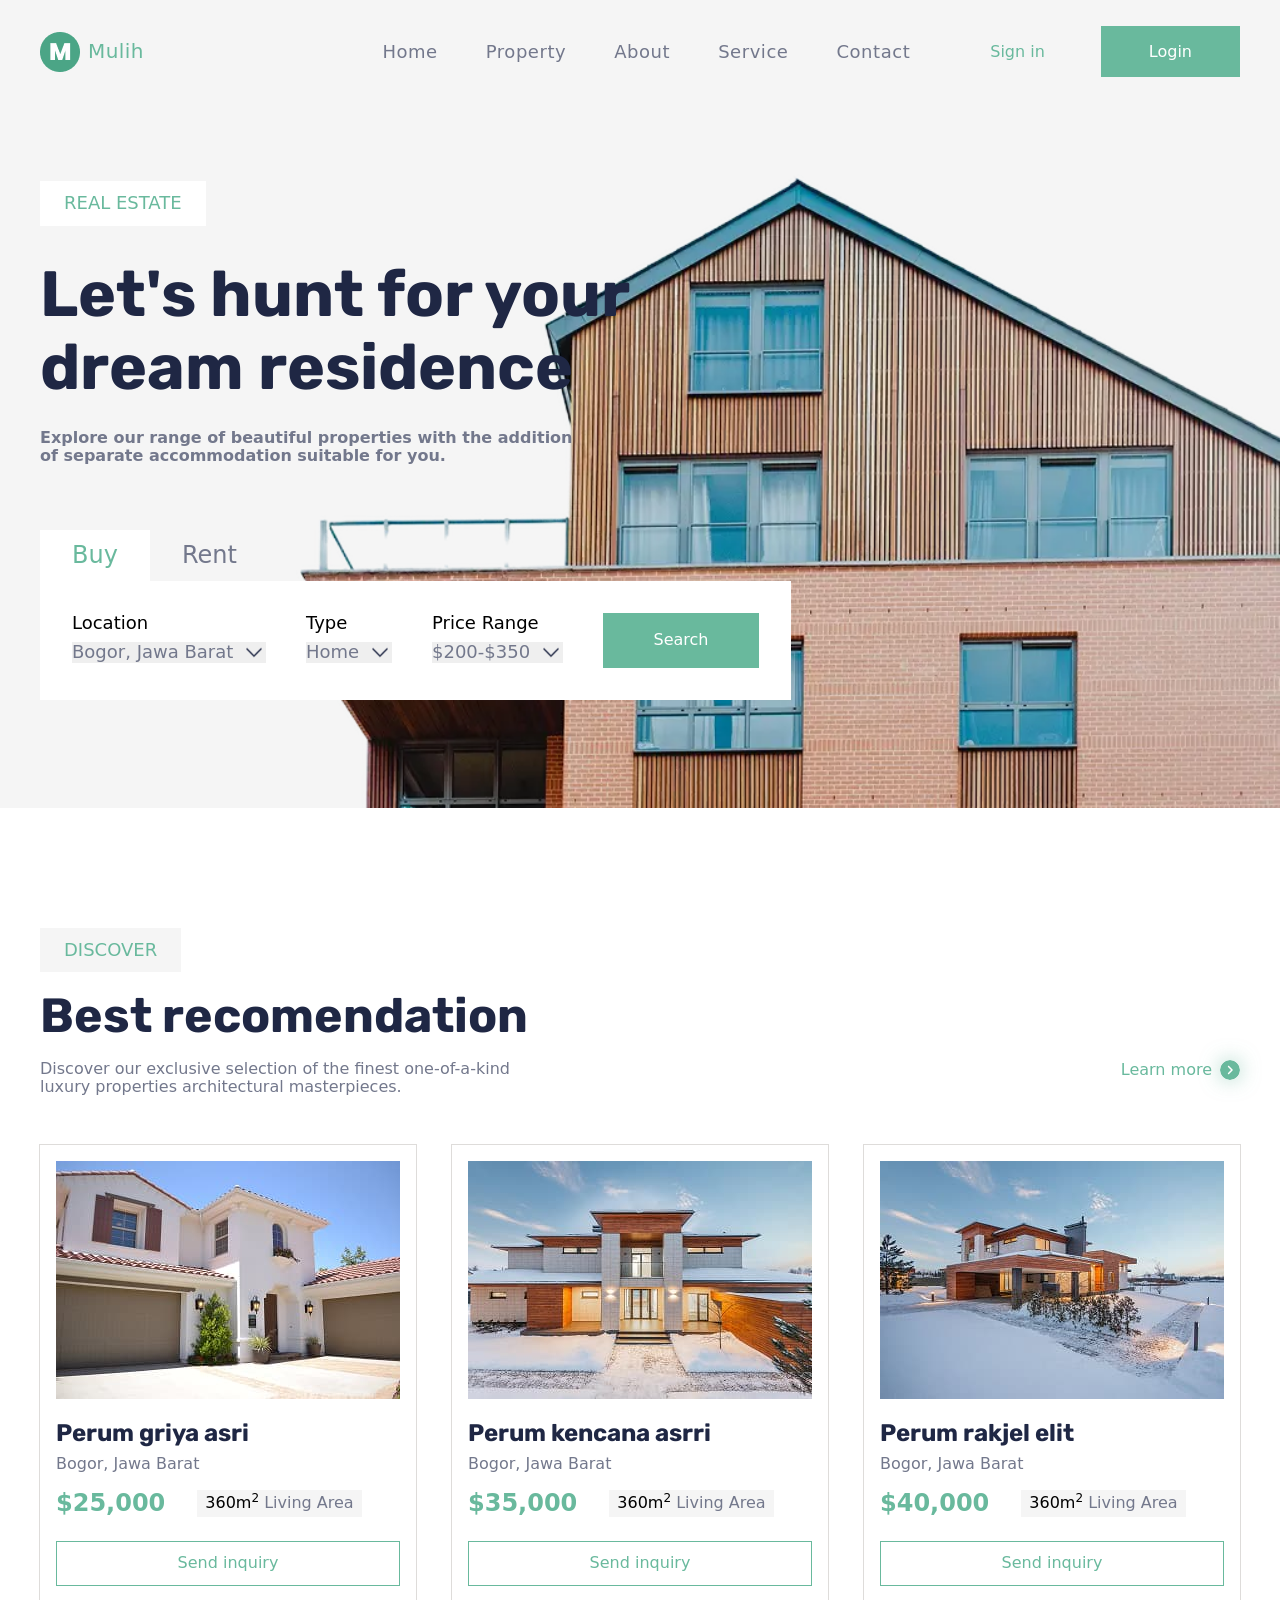
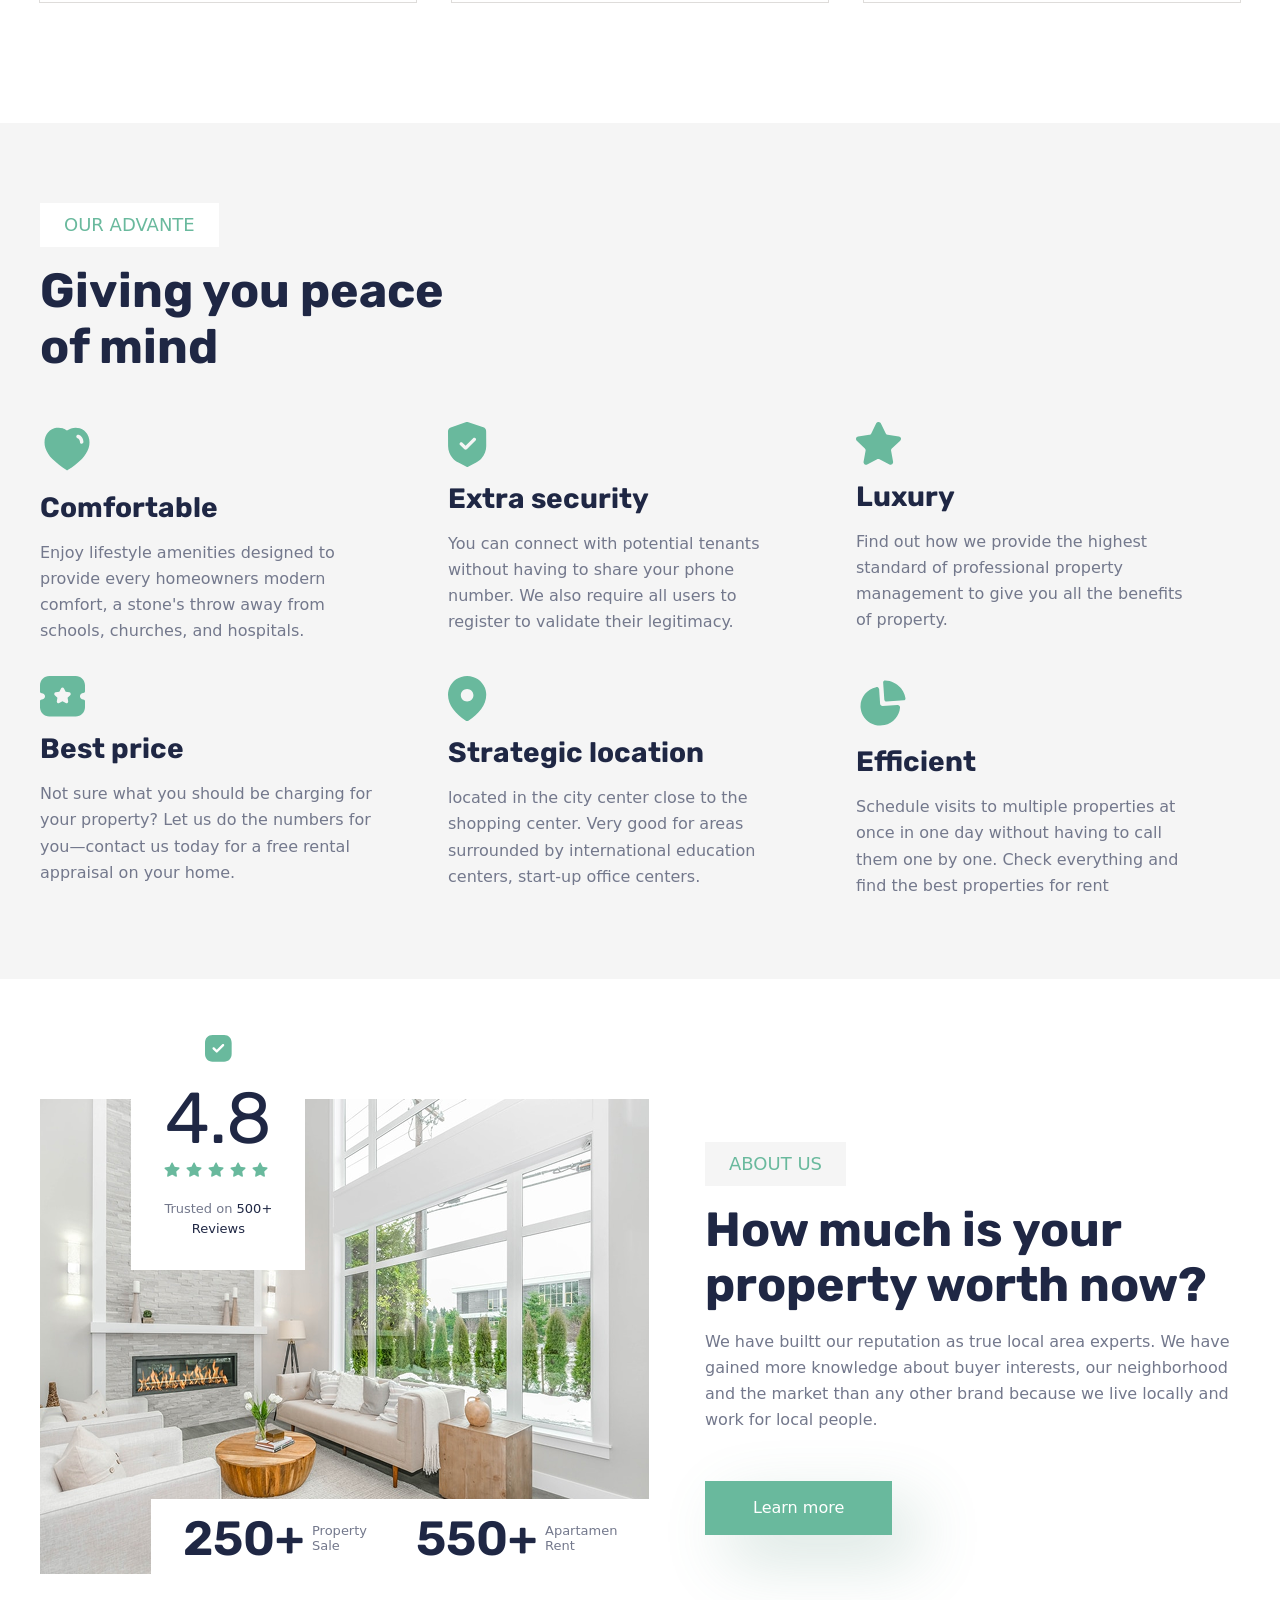
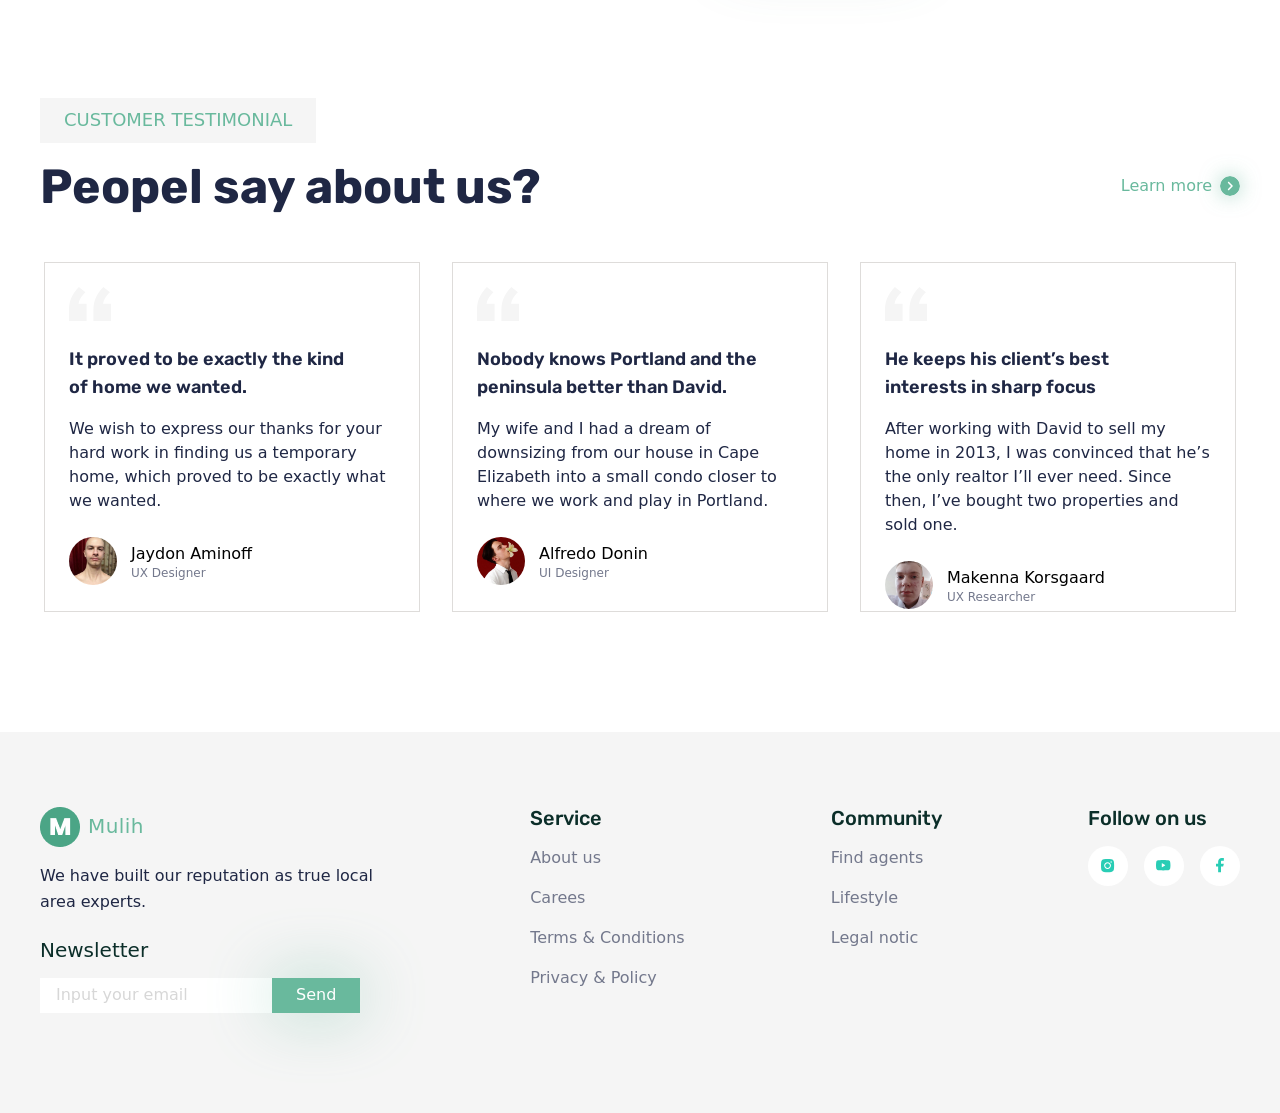
==== commit 63aca6fc: "adaptive-done" ====
--- a/index.html
+++ b/index.html
@@ -31,11 +31,11 @@
       <div class="container">
         <div class="header-wrapper">
           <a href="#" class="logo"
-            ><img
+            ><img class="logo-image"
               src="./img/icons/main-icon.png"
               alt="icon.png"
-              width="40"
-              height="40"
+              width="30"
+              height="30"
             />Mulih</a>
           <nav class="navigation">
             <ul class="nav-list">
@@ -105,7 +105,7 @@
             </div>
             <ul class="discover-list">
                 <li>
-                    <img src="./img/discover-section/first-house.jpg" alt="Perum griya asri">
+                    <img src="./img/discover-section/first-house.jpg" alt="Perum griya asri" width="344" height="238">
                     <h3 class="discover-list-item-title">Perum griya asri</h3>
                     <p class="discover-list-description">Bogor, Jawa Barat</p>
                     <div class="discover-money-area-group">
@@ -115,7 +115,7 @@
                     <a href="#" class="discover-list-item-button">Send inquiry</a>
                 </li>
                 <li>
-                    <img src="./img/discover-section/second-house.jpg" alt="Perum kencana asrri">
+                    <img src="./img/discover-section/second-house.jpg" alt="Perum kencana asrri" width="344" height="238">
                     <h3 class="discover-list-item-title">Perum kencana asrri</h3>
                     <p class="discover-list-description">Bogor, Jawa Barat</p>
                     <div class="discover-money-area-group">
@@ -125,7 +125,7 @@
                     <a href="#" class="discover-list-item-button">Send inquiry</a>
                 </li>
                 <li>
-                    <img src="./img/discover-section/thirth-house.jpg" alt="Perum rakjel elit">
+                    <img src="./img/discover-section/thirth-house.jpg" alt="Perum rakjel elit" width="344" height="238">
                     <h3 class="discover-list-item-title">Perum rakjel elit</h3>
                     <p class="discover-list-description">Bogor, Jawa Barat</p>
                     <div class="discover-money-area-group">
@@ -179,11 +179,11 @@
         <div class="container">
             <div class="about_us-wrapper">
                 <div class="about_image-wrapper">
-                    <img src="./img/about_us-section/main.png" alt="house image">
+                    <img class="about-main-image" src="./img/about_us-section/main.png" alt="house image" width="609" height="475">
                     <div class="about_review-card">
-                        <div class="about_image-checkmark"><img src="./img/icons/about_us-section/checkmark.svg" alt="check-mark"></div>
+                        <div class="about_image-checkmark-wrapper"><img class="about_image-checkmark" src="./img/icons/about_us-section/checkmark.svg" width="27" height="27" alt="check-mark"></div>
                         <h3 class="about_review-title">4.8</h3>
-                        <img src="./img/icons/about_us-section/stars.png" alt="5 stars">
+                        <img class="about_image-stars" src="./img/icons/about_us-section/stars.png" alt="5 stars" width="106" height="18">
                         <p class="about_review-description">Trusted on <span class="about_review-description-span">500+ Reviews</span></p>
                     </div>
                     <ul class="about_rent-list">
--- a/css/main.min.css
+++ b/css/main.min.css
@@ -1 +1 @@
-*{margin:0;padding:0;box-sizing:border-box}html{scroll-behavior:smooth}a{text-decoration:none}ul{list-style:none}body{font-family:"Poppins",sans-serif}h1,h2,h3{font-family:"Rubik",sans-serif}button:hover{cursor:pointer}.header{padding:32px;background:#f5f5f5}.header-wrapper{display:flex;align-items:center;justify-content:space-between}.logo,.navigation,.nav-list,.login-list{display:flex;align-items:center}.logo{font-weight:500;font-size:24px;line-height:108%;letter-spacing:.02em;color:#69b99d;gap:8px}.nav-list{gap:48px;margin-right:32px;font-weight:500;font-size:18px;line-height:144%;letter-spacing:.03em}.nav-list li a{display:inline-block;color:#73788c;position:relative;transition:color .2s ease-in-out,transform .2s ease-in-out}.nav-list li a::after{content:"";position:absolute;width:6px;height:6px;background-color:#69b99d;border-radius:100%;bottom:-50%;left:50%;transform:translateX(-50%);opacity:0;transition:opacity .2s ease-in-out}.nav-list li a:hover{transform:translateY(-10px);color:#69b99d}.nav-list li a:hover::after{opacity:1}.login-list{gap:8px}.login-list li a{padding:16px 48px;transition:background-color .2s ease-in-out}.login-list-sign{font-weight:500;font-size:16px;line-height:150%;letter-spacing:0em;color:#69b99d}.login-list-login{font-weight:500;font-size:16px;line-height:150%;letter-spacing:0em;color:#fff;background-color:#69b99d}.login-list li a:hover{background-color:#4b997e;color:#fff}.hero-section{padding-top:77px;padding-bottom:108px;background-color:#f5f5f5;background-image:url(".././img/hero-section/hero-background.webp");background-repeat:no-repeat;background-position:right;background-size:1000px}.hero-text-starter{display:inline-block;color:#69b99d;font-size:18px;background-color:#fff;padding:12px 24px}.hero-title{margin-top:32px;font-size:64px;color:#1f2744;width:600px}.hero-description{font-size:16px;color:#73788c;width:550px;margin-top:24px}.hero-button-list{display:flex;margin-top:64px}.hero-button-list button{border:none;padding:12px 32px;font-weight:500;font-size:24px;background-color:#f5f5f5;color:#73788c;transition:color .2s linear}.hero-button-list button.hero-buy-button{background-color:#fff;color:#69b99d}.hero-button-list button:hover{color:#69b99d}.hero-form{display:flex;background-color:#fff;padding:32px;width:751px;gap:40px}.hero-form .hero-form-wrapper{display:flex;flex-direction:column;gap:8px;font-size:18px}.hero-form .hero-form-wrapper .select-type{width:86px}.hero-form .hero-form-wrapper select{-webkit-appearance:none;-moz-appearance:none;appearance:none;background-image:url(".././img/icons/arrow-down-icon.png");background-repeat:no-repeat;background-size:24px;background-position:right;padding-right:32px;border:none;color:#73788c}.hero-form .hero-form-button{padding:18px 48px;font-size:16px;background-color:#69b99d;border:none;color:#fff;transition:background-color .2s ease-in-out,transform .2s ease-in-out}.hero-form .hero-form-button:hover{background-color:#7ac9ad;transform:scale(1.1)}.container{display:block;padding:0 20px;width:1240px;margin:0 auto}.discover-section{padding-top:120px;padding-bottom:120px}.discover-text-starter{display:inline-block;color:#69b99d;font-size:18px;background-color:#f5f5f5;padding:12px 24px}.discover-title{font-size:48px;color:#1f2744;margin-top:16px}.discover-text-wrapper{display:flex;align-items:center;justify-content:space-between}.discover-text-wrapper .learn-more-link{display:flex;align-items:center;color:#69b99d;gap:8px;transition:transform .2s linear}.discover-text-wrapper .learn-more-link:hover{transform:scale(1.1)}.discover-text-wrapper .learn-more-link .learn-more-link-image{box-shadow:0 0 20px 0 rgba(105,185,157,.58);border-radius:50%}.discover-text-wrapper .discover-description{font-size:16px;color:#73788c;width:500px;margin-top:16px}.discover-list{display:flex;gap:34px;margin-top:48px}.discover-list li{padding:16px;border:1px solid #dedcda}.discover-list li .discover-list-item-title{font-size:24px;color:#1f2744;margin-top:16px}.discover-list li .discover-list-description{font-size:16px;color:#73788c;margin-top:8px}.discover-list li .discover-money-area-group{display:flex;align-items:center;gap:32px;margin-top:16px}.discover-list li .discover-money-area-group .discover-list-item-price{color:#69b99d;font-size:24px;font-weight:600}.discover-list li .discover-money-area-group .discover-list-item-area{font-size:16px;background-color:#f5f5f5;padding:4px 8px}.discover-list li .discover-money-area-group .discover-list-item-area span{color:#73788c}.discover-list li .discover-list-item-button{display:flex;justify-content:center;color:#69b99d;margin-top:24px;border:1px solid #69b99d;padding:12px;transition:background-color .2s ease-in-out,color .2s ease-in-out,box-shadow .2s ease-in-out}.discover-list li .discover-list-item-button:hover{background-color:#69b99d;color:#fff;box-shadow:0 0 8px #69b99d}.our_advante-section{background-color:#f5f5f5;padding-bottom:80px;padding-top:80px}.our_text-starter{display:inline-block;color:#69b99d;font-size:18px;background-color:#fff;padding:12px 24px}.our_advante-title{font-size:48px;color:#1f2744;width:436px;margin-top:16px}.our_advante-list{display:flex;flex-wrap:wrap;margin-top:48px;gap:32px}.our_advante-list li{width:376px}.our_advante-list li h3{font-size:28px;font-weight:700;color:#1f2744;margin-top:16px}.our_advante-list li p{font-weight:400;font-size:16px;color:#73788c;margin-top:16px;width:336px;line-height:163%}.about_us-section{padding-top:120px}.about_image-wrapper{position:relative}.about_image-wrapper .about_review-card{position:absolute;top:-20%;left:96px;padding:32px;background-color:#fff}.about_image-wrapper .about_review-card .about_review-title{font-weight:400;font-size:72px;color:#1f2744;margin-top:16px}.about_image-wrapper .about_review-card .about_review-description{width:110px;text-align:center;margin-top:16px;color:#73788c;line-height:150%}.about_image-wrapper .about_review-card .about_review-description-span{color:#1f2744}.about_image-wrapper .about_review-card .about_image-checkmark{display:flex;align-items:center;justify-content:center}.about_image-wrapper .about_rent-list{position:absolute;bottom:0;right:0;display:flex;align-items:center;background-color:#fff;padding:12px 32px;gap:32px}.about_image-wrapper .about_rent-list li{display:flex;align-items:center}.about_image-wrapper .about_rent-list li h3{font-weight:600;font-size:48px;color:#1f2744}.about_image-wrapper .about_rent-list li p{width:72px;color:#73788c;margin-left:8px}.about_us-wrapper{display:flex;align-items:center;gap:56px}.about_us-wrapper .about_text-starter{display:inline-block;color:#69b99d;font-size:18px;background-color:#f5f5f5;padding:12px 24px}.about_us-wrapper .about_us-title{font-size:48px;color:#1f2744;margin-top:16px}.about_us-wrapper .about_us-description{font-size:16px;color:#73788c;line-height:163%;margin-top:16px}.about_us-wrapper .about_us-link{display:inline-block;margin-top:48px;padding:18px 48px;color:#fff;background-color:#69b99d;box-shadow:24px 24px 65px 0 rgba(81,140,119,.24);transition:background-color .2s ease-in-out,box-shadow .2s ease-in-out,transform .2s ease-in-out}.about_us-wrapper .about_us-link:hover{background-color:#81d4b7;box-shadow:24px 24px 65px 0 rgba(102,189,158,.24);transform:scale(1.05)}.customer_testimonial_section{padding:120px 0}.customer_text-starter{display:inline-block;color:#69b99d;font-size:18px;background-color:#f5f5f5;padding:12px 24px}.customer-title-wrapper{display:flex;align-items:center;justify-content:space-between}.customer-title-wrapper .customer_title{font-size:48px;color:#1f2744;margin-top:16px}.customer-title-wrapper .learn-more-link{display:flex;align-items:center;color:#69b99d;gap:8px;transition:transform .2s linear}.customer-title-wrapper .learn-more-link:hover{transform:scale(1.1)}.customer-title-wrapper .learn-more-link .learn-more-link-image{box-shadow:0 0 20px 0 rgba(105,185,157,.58);border-radius:50%}.customer-list{display:flex;align-items:center;gap:32px;margin-top:48px}.customer-list li{width:376px;height:350px;padding:24px;padding-top:82px;border:1px solid #dedcda;position:relative}.customer-list li::after{content:"";position:absolute;top:24px;left:24px;display:block;width:42px;height:34px;background-image:url(.././img/customer-testimonial-section/after.svg)}.customer-list li h3{color:#1f2744;font-weight:600;line-height:156%;width:265px}.customer-list li .customer_second-review-title{width:312px}.customer-list li .customer-review-description{color:#1f2744;margin-top:16px;line-height:150%}.customer-list li .customer-list-review-wrapper{display:flex;align-items:center;margin-top:24px;gap:14px}.customer-list li .customer-list-review-wrapper .customer-list-review-name{font-size:16px;line-height:163%;font-weight:500}.customer-list li .customer-list-review-wrapper .customer-list-review-job{font-size:12px;color:#73788c}.customer-list li .customer-list-review-wrapper img{-o-object-fit:cover;object-fit:cover;border-radius:50%}.footer{padding:75px 0 100px 0;background-color:#f5f5f5}.footer-wrapper{display:flex;justify-content:space-between}.footer-wrapper .footer-description{font-size:16px;line-height:163%;color:#1f2744;width:344px;margin-top:16px}.footer-wrapper .footer-form-title{display:inline-block;font-size:20px;font-weight:500;color:#0b2e29;margin-top:24px}.footer-wrapper .footer-form-wrapper{display:flex;align-items:center;gap:0;margin-top:16px}.footer-wrapper .footer-form-wrapper .footer-input{border:none;padding:8px 16px}.footer-wrapper .footer-form-wrapper .footer-input::-moz-placeholder{font-weight:400;font-size:16px;color:#d7d7d7}.footer-wrapper .footer-form-wrapper .footer-input::placeholder{font-weight:400;font-size:16px;color:#d7d7d7}.footer-wrapper .footer-form-wrapper .footer-input:focus{outline:none}.footer-wrapper .footer-form-wrapper .footer-form-button{border:none;padding:8px 24px;color:#fff;background-color:#69b99d;box-shadow:0 0 65px 0 rgba(105,185,157,.48);transition:box-shadow .2s ease-in-out,background-color .2s ease-in-out}.footer-wrapper .footer-form-wrapper .footer-form-button:hover{box-shadow:0 0 65px #13df97;background-color:#95dbac}.footer-wrapper .footer-list{display:flex;flex-direction:column;gap:16px}.footer-wrapper .footer-list li a{display:block;font-weight:400;font-size:16px;color:#73788c;line-height:150%;transition:transform .1s linear}.footer-wrapper .footer-list li a:hover{transform:translateY(-5px)}.footer-wrapper h3{margin-bottom:16px;font-weight:500;font-size:20px;color:#0b2e29}.footer-social-list{display:flex;align-items:center;gap:16px}.footer-social-list li a{width:40px;height:40px;border-radius:50%;display:flex;align-items:center;justify-content:center;background-color:#fff;transition:box-shadow .1s ease-in-out,transform .1s ease-in-out}.footer-social-list li a:hover{box-shadow:0 0 10px #dbfddb;transform:scale(1.1)}/*# sourceMappingURL=main.min.css.map */+*{margin:0;padding:0;box-sizing:border-box}html{scroll-behavior:smooth}a{text-decoration:none}ul{list-style:none}body{font-family:"Poppins",sans-serif}h1,h2,h3{font-family:"Rubik",sans-serif}button:hover{cursor:pointer}.header{padding:12px 0;background:#f5f5f5;position:sticky;top:0}@media screen and (min-width: 1240px){.header{padding:32px 0}}.header-wrapper{display:flex;flex-direction:column;gap:15px}@media screen and (min-width: 768px){.header-wrapper{align-items:center;justify-content:space-between;flex-direction:row}}.logo,.navigation,.nav-list,.login-list{display:flex;align-items:center}.logo{font-weight:500;font-size:20px;line-height:108%;letter-spacing:.02em;color:#69b99d;gap:8px}@media screen and (min-width: 1240px){.logo-image{width:40px;height:40px}}.nav-list{display:flex;overflow-x:auto;overflow-y:hidden;white-space:nowrap;gap:24px;font-weight:500;font-size:14px;letter-spacing:.03em}@media screen and (min-width: 768px){.nav-list{margin-right:12px;overflow-x:visible;overflow-y:visible;white-space:normal}}@media screen and (min-width: 1240px){.nav-list{gap:48px;margin-right:32px;font-size:18px}}.nav-list::-webkit-scrollbar{display:none}.nav-list li a{display:inline-block;color:#73788c;position:relative;transition:color .2s ease-in-out,transform .2s ease-in-out}.nav-list li a::after{content:"";position:absolute;width:6px;height:6px;background-color:#69b99d;border-radius:100%;bottom:-50%;left:50%;transform:translateX(-50%);opacity:0;transition:opacity .2s ease-in-out}.nav-list li a:hover{transform:translateY(-10px);color:#69b99d}.nav-list li a:hover::after{opacity:1}.login-list{gap:8px;position:absolute;top:14px;right:14px}@media screen and (min-width: 768px){.login-list{position:relative;top:0;right:0}}.login-list li a{padding:8px 24px;transition:background-color .2s ease-in-out}@media screen and (min-width: 1240px){.login-list li a{padding:16px 48px}}.login-list-sign{font-weight:500;font-size:12px;line-height:150%;letter-spacing:0em;color:#69b99d}.login-list-login{font-weight:500;font-size:12px;line-height:150%;letter-spacing:0em;color:#fff;background-color:#69b99d}@media screen and (min-width: 1240px){.login-list-sign,.login-list-login{font-size:16px}}.login-list li a:hover{background-color:#4b997e;color:#fff}.hero-section{padding-top:22px;padding-bottom:40px;background-color:#f5f5f5;background-image:url(".././img/hero-section/hero-background.webp");background-repeat:no-repeat;background-position:bottom;background-size:700px}@media screen and (min-width: 768px){.hero-section{padding-top:42px;background-position:right;background-size:600px;padding-bottom:80px}}@media screen and (min-width: 1240px){.hero-section{padding-top:77px;padding-bottom:108px;background-size:1000px}}.hero-text-starter{display:inline-block;color:#69b99d;font-size:14px;background-color:#fff;padding:12px 24px}@media screen and (min-width: 768px){.hero-text-starter{font-size:16px}}@media screen and (min-width: 1240px){.hero-text-starter{font-size:18px}}.hero-title{margin-top:32px;font-size:32px;color:#1f2744;width:300px}@media screen and (min-width: 768px){.hero-title{font-size:48px;width:450px}}@media screen and (min-width: 1240px){.hero-title{font-size:64px;width:600px}}.hero-description{font-size:13px;color:#73788c;font-weight:600;width:250px;margin-top:10px}@media screen and (min-width: 768px){.hero-description{width:350px;margin-top:15px;font-size:14px}}@media screen and (min-width: 1240px){.hero-description{font-size:16px;width:550px;margin-top:24px}}.hero-button-list{display:flex;margin-top:32px}.hero-button-list button{border:none;padding:12px 32px;font-weight:500;font-size:18px;background-color:#f5f5f5;color:#73788c;transition:color .2s linear}.hero-button-list button.hero-buy-button{background-color:#fff;color:#69b99d}.hero-button-list button:hover{color:#69b99d}@media screen and (min-width: 768px){.hero-button-list{margin-top:48px}.hero-button-list button{font-size:20px}}@media screen and (min-width: 1240px){.hero-button-list{margin-top:64px}.hero-button-list button{font-size:24px}}.hero-form{display:flex;flex-direction:column;background-color:#fff;padding:32px;gap:40px}.hero-form .hero-form-wrapper{display:flex;flex-direction:column;gap:8px;font-size:18px}.hero-form .hero-form-wrapper .select-type{width:86px}.hero-form .hero-form-wrapper select{-webkit-appearance:none;-moz-appearance:none;appearance:none;background-image:url(".././img/icons/arrow-down-icon.png");background-repeat:no-repeat;background-size:24px;background-position:right;padding-right:32px;border:none;color:#73788c}.hero-form .hero-form-wrapper select:focus{outline:none}.hero-form .hero-form-button{padding:18px 48px;width:200px;font-size:16px;background-color:#69b99d;border:none;color:#fff;transition:background-color .2s ease-in-out,transform .2s ease-in-out}.hero-form .hero-form-button:hover{background-color:#7ac9ad;transform:scale(1.1)}@media screen and (min-width: 768px){.hero-form{flex-direction:row;width:740px}}@media screen and (min-width: 1240px){.hero-form{flex-direction:row;width:751px}}.container{display:block;padding:0 20px;width:100%;margin:0 auto}@media screen and (min-width: 480px){.container{width:480px}}@media screen and (min-width: 768px){.container{width:768px}}@media screen and (min-width: 1240px){.container{width:1240px}}.discover-section{padding-top:50px;padding-bottom:50px}@media screen and (min-width: 768px){.discover-section{padding-top:80px;padding-bottom:80px}}@media screen and (min-width: 1240px){.discover-section{padding-top:120px;padding-bottom:120px}}.discover-text-starter{display:inline-block;color:#69b99d;font-size:14px;background-color:#f5f5f5;padding:12px 24px}@media screen and (min-width: 768px){.discover-text-starter{display:block;margin:0 auto;width:130px;font-size:16px}}@media screen and (min-width: 1240px){.discover-text-starter{font-size:18px;display:inline-block;width:auto}}.discover-title{font-size:24px;color:#1f2744;margin-top:16px}@media screen and (min-width: 768px){.discover-title{font-size:30px;text-align:center}}@media screen and (min-width: 1240px){.discover-title{font-size:48px;text-align:left}}.discover-text-wrapper{display:flex;flex-direction:column;gap:15px}@media screen and (min-width: 768px){.discover-text-wrapper{justify-content:center}}@media screen and (min-width: 1240px){.discover-text-wrapper{align-items:center;justify-content:space-between;flex-direction:row;gap:0}}.discover-text-wrapper .learn-more-link{display:flex;align-items:center;color:#69b99d;gap:8px;transition:transform .2s linear}.discover-text-wrapper .learn-more-link:hover{transform:scale(1.1)}.discover-text-wrapper .learn-more-link .learn-more-link-image{box-shadow:0 0 20px 0 rgba(105,185,157,.58);border-radius:50%}.discover-text-wrapper .discover-description{font-size:13px;color:#73788c;width:300px;margin-top:16px}@media screen and (min-width: 768px){.discover-text-wrapper .discover-description{font-size:14px;text-align:center;width:100%}}@media screen and (min-width: 1240px){.discover-text-wrapper .discover-description{width:500px;font-size:16px;text-align:left}}.discover-list{display:flex;flex-direction:column;gap:24px;margin-top:24px}@media screen and (min-width: 768px){.discover-list{flex-direction:row;flex-wrap:wrap;align-items:center;justify-content:center}}@media screen and (min-width: 1240px){.discover-list{gap:34px;margin-top:48px;flex-wrap:nowrap}}.discover-list li{padding:16px;border:1px solid #dedcda}.discover-list li img{width:250px;height:173px}@media screen and (min-width: 1240px){.discover-list li img{width:344px;height:238px}}.discover-list li .discover-list-item-title{font-size:20px;color:#1f2744;margin-top:16px}@media screen and (min-width: 1240px){.discover-list li .discover-list-item-title{font-size:24px}}.discover-list li .discover-list-description{font-size:13px;color:#73788c;margin-top:8px}@media screen and (min-width: 1240px){.discover-list li .discover-list-description{font-size:16px}}.discover-list li .discover-money-area-group{display:flex;align-items:center;gap:32px;margin-top:16px}.discover-list li .discover-money-area-group .discover-list-item-price{color:#69b99d;font-size:20px;font-weight:600}@media screen and (min-width: 1240px){.discover-list li .discover-money-area-group .discover-list-item-price{font-size:24px}}.discover-list li .discover-money-area-group .discover-list-item-area{font-size:12px;background-color:#f5f5f5;padding:4px 8px}@media screen and (min-width: 1240px){.discover-list li .discover-money-area-group .discover-list-item-area{font-size:16px}}.discover-list li .discover-money-area-group .discover-list-item-area span{color:#73788c}.discover-list li .discover-list-item-button{display:flex;justify-content:center;color:#69b99d;margin-top:18px;border:1px solid #69b99d;padding:12px;font-size:16px;transition:background-color .2s ease-in-out,color .2s ease-in-out,box-shadow .2s ease-in-out}.discover-list li .discover-list-item-button:hover{background-color:#69b99d;color:#fff;box-shadow:0 0 8px #69b99d}@media screen and (min-width: 1240px){.discover-list li .discover-list-item-button{margin-top:24px}}.our_advante-section{background-color:#f5f5f5;padding-bottom:30px;padding-top:30px}@media screen and (min-width: 1240px){.our_advante-section{padding-bottom:80px;padding-top:80px}}.our_text-starter{display:inline-block;color:#69b99d;font-size:14px;background-color:#fff;padding:12px 24px}@media screen and (min-width: 768px){.our_text-starter{font-size:16px}}@media screen and (min-width: 1240px){.our_text-starter{font-size:18px}}.our_advante-title{font-size:24px;color:#1f2744;width:226px;margin-top:16px}@media screen and (min-width: 768px){.our_advante-title{font-size:30px;width:336px}}@media screen and (min-width: 1240px){.our_advante-title{font-size:48px;width:436px}}.our_advante-list{display:flex;flex-wrap:wrap;justify-content:center;align-items:center;margin-top:48px;gap:32px}@media screen and (min-width: 1240px){.our_advante-list{justify-content:flex-start;align-items:flex-start}}.our_advante-list li{width:276px}@media screen and (min-width: 1240px){.our_advante-list li{width:376px}}.our_advante-list li h3{font-size:18px;font-weight:700;color:#1f2744;margin-top:16px;text-align:center}@media screen and (min-width: 768px){.our_advante-list li h3{font-size:23px}}@media screen and (min-width: 1240px){.our_advante-list li h3{font-size:28px;text-align:left}}.our_advante-list li p{font-weight:400;font-size:13px;color:#73788c;margin-top:16px;width:100%;line-height:163%;text-align:center}@media screen and (min-width: 768px){.our_advante-list li p{font-size:16px}}@media screen and (min-width: 1240px){.our_advante-list li p{width:336px;text-align:left}}.our_advante-list li img{display:block;margin:0 auto}@media screen and (min-width: 1240px){.our_advante-list li img{margin:0}}.about_us-section{padding-top:60px}@media screen and (min-width: 768px){.about_us-section{padding-top:80px}}@media screen and (min-width: 1240px){.about_us-section{padding-top:120px}}.about_image-wrapper{position:relative}.about_image-wrapper .about-main-image{width:270px;height:222px}@media screen and (min-width: 768px){.about_image-wrapper .about-main-image{width:409px;height:319px}}@media screen and (min-width: 1240px){.about_image-wrapper .about-main-image{width:609px;height:475px}}.about_image-wrapper .about_review-card{position:absolute;top:-20%;left:15%;padding:15px;background-color:#fff}@media screen and (min-width: 768px){.about_image-wrapper .about_review-card{padding:23px}}@media screen and (min-width: 1240px){.about_image-wrapper .about_review-card{padding:32px}}.about_image-wrapper .about_review-card .about_review-title{font-weight:400;font-size:32px;color:#1f2744;margin-top:16px}@media screen and (min-width: 768px){.about_image-wrapper .about_review-card .about_review-title{font-size:52px;text-align:center}}@media screen and (min-width: 1240px){.about_image-wrapper .about_review-card .about_review-title{font-size:72px;text-align:center}}.about_image-wrapper .about_review-card .about_review-description{margin:0 auto;width:55px;font-size:10px;text-align:center;margin-top:16px;color:#73788c}@media screen and (min-width: 768px){.about_image-wrapper .about_review-card .about_review-description{font-size:12px;width:80px}}@media screen and (min-width: 1240px){.about_image-wrapper .about_review-card .about_review-description{font-size:13px;text-align:center;line-height:150%;width:110px}}.about_image-wrapper .about_review-card .about_review-description-span{color:#1f2744}.about_image-wrapper .about_review-card .about_image-checkmark-wrapper{display:flex;align-items:center;justify-content:center}.about_image-wrapper .about_review-card .about_image-checkmark-wrapper .about_image-checkmark{width:22px;height:22px}@media screen and (min-width: 1240px){.about_image-wrapper .about_review-card .about_image-checkmark-wrapper .about_image-checkmark{width:27px;height:27px}}.about_image-wrapper .about_review-card .about_image-stars{width:46px;height:9px}@media screen and (min-width: 768px){.about_image-wrapper .about_review-card .about_image-stars{width:76px;height:13px}}@media screen and (min-width: 1240px){.about_image-wrapper .about_review-card .about_image-stars{width:106px;height:18px}}.about_image-wrapper .about_rent-list{position:absolute;bottom:0;right:0;display:flex;align-items:center;background-color:#fff;padding:6px 16px}@media screen and (min-width: 768px){.about_image-wrapper .about_rent-list{gap:12px;padding:8px 23px}}@media screen and (min-width: 1240px){.about_image-wrapper .about_rent-list{padding:12px 32px;gap:32px}}.about_image-wrapper .about_rent-list li{display:flex;align-items:center}.about_image-wrapper .about_rent-list li h3{font-weight:600;font-size:24px;color:#1f2744}@media screen and (min-width: 768px){.about_image-wrapper .about_rent-list li h3{font-size:30px}}@media screen and (min-width: 1240px){.about_image-wrapper .about_rent-list li h3{font-size:48px}}.about_image-wrapper .about_rent-list li p{color:#73788c;font-size:10px;margin-left:8px}@media screen and (min-width: 768px){.about_image-wrapper .about_rent-list li p{width:62px}}@media screen and (min-width: 1240px){.about_image-wrapper .about_rent-list li p{width:72px;font-size:13px}}.about_us-wrapper{display:flex;align-items:center;flex-direction:column-reverse;gap:56px}@media screen and (min-width: 768px){.about_us-wrapper{flex-direction:row;justify-content:space-between}}.about_us-wrapper .about_text-starter{display:inline-block;color:#69b99d;font-size:16px;background-color:#f5f5f5;padding:12px 24px}@media screen and (min-width: 1240px){.about_us-wrapper .about_text-starter{font-size:18px}}.about_us-wrapper .about_us-title{font-size:24px;color:#1f2744;margin-top:16px}@media screen and (min-width: 1240px){.about_us-wrapper .about_us-title{font-size:48px}}.about_us-wrapper .about_us-description{font-size:13px;color:#73788c;line-height:163%;margin-top:16px}@media screen and (min-width: 1240px){.about_us-wrapper .about_us-description{font-size:16px}}.about_us-wrapper .about_us-link{display:inline-block;margin-top:24px;padding:9px 24px;font-size:13px;color:#fff;background-color:#69b99d;box-shadow:24px 24px 65px 0 rgba(81,140,119,.24);transition:background-color .2s ease-in-out,box-shadow .2s ease-in-out,transform .2s ease-in-out}@media screen and (min-width: 1240px){.about_us-wrapper .about_us-link{margin-top:48px;padding:18px 48px;font-size:16px}}.about_us-wrapper .about_us-link:hover{background-color:#81d4b7;box-shadow:24px 24px 65px 0 rgba(102,189,158,.24);transform:scale(1.05)}.customer_testimonial_section{padding:60px 0}@media screen and (min-width: 768px){.customer_testimonial_section{padding:90px 0}}@media screen and (min-width: 1240px){.customer_testimonial_section{padding:120px 0}}.customer_text-starter{display:inline-block;color:#69b99d;font-size:14px;background-color:#f5f5f5;padding:12px 24px}@media screen and (min-width: 768px){.customer_text-starter{font-size:16px}}@media screen and (min-width: 1240px){.customer_text-starter{font-size:18px}}.customer-title-wrapper{display:flex;flex-direction:column;gap:10px;margin-top:16px}@media screen and (min-width: 768px){.customer-title-wrapper{align-items:center;justify-content:space-between;flex-direction:row;gap:0}}.customer-title-wrapper .customer_title{font-size:24px;color:#1f2744}@media screen and (min-width: 1240px){.customer-title-wrapper .customer_title{font-size:48px}}.customer-title-wrapper .learn-more-link{display:flex;align-items:center;color:#69b99d;gap:8px;transition:transform .2s linear;font-size:13px}.customer-title-wrapper .learn-more-link:hover{transform:scale(1.1)}.customer-title-wrapper .learn-more-link .learn-more-link-image{box-shadow:0 0 20px 0 rgba(105,185,157,.58);border-radius:50%}@media screen and (min-width: 1240px){.customer-title-wrapper .learn-more-link{font-size:16px}}.customer-list{display:flex;align-items:center;flex-wrap:wrap;justify-content:center;gap:32px;margin-top:48px}@media screen and (min-width: 1240px){.customer-list{flex-wrap:nowrap}}.customer-list li{width:276px;height:350px;padding:24px;padding-top:82px;border:1px solid #dedcda;position:relative}@media screen and (min-width: 1240px){.customer-list li{width:376px;height:350px}}.customer-list li::after{content:"";position:absolute;top:24px;left:24px;display:block;width:32px;height:24px;background-image:url(.././img/customer-testimonial-section/after.svg);background-size:cover}@media screen and (min-width: 1240px){.customer-list li::after{width:42px;height:34px}}.customer-list li h3{color:#1f2744;font-weight:600;line-height:156%;width:205px;font-size:15px}@media screen and (min-width: 1240px){.customer-list li h3{width:285px;font-size:18px}}.customer-list li .customer-review-description{color:#1f2744;margin-top:16px;line-height:150%;font-size:12px}@media screen and (min-width: 1240px){.customer-list li .customer-review-description{font-size:16px}}.customer-list li .customer-list-review-wrapper{display:flex;align-items:center;margin-top:24px;gap:14px}.customer-list li .customer-list-review-wrapper .customer-list-review-name{font-size:16px;line-height:163%;font-weight:500}.customer-list li .customer-list-review-wrapper .customer-list-review-job{font-size:12px;color:#73788c}.customer-list li .customer-list-review-wrapper img{-o-object-fit:cover;object-fit:cover;border-radius:50%}.footer{padding:75px 0 100px 0;background-color:#f5f5f5}.footer-wrapper{display:flex;justify-content:space-between;flex-wrap:wrap;gap:20px}.footer-wrapper .footer-description{font-size:13px;line-height:163%;color:#1f2744;width:244px;margin-top:16px}@media screen and (min-width: 768px){.footer-wrapper .footer-description{font-size:16px;width:344px}}.footer-wrapper .footer-form-title{display:inline-block;font-size:17px;font-weight:500;color:#0b2e29;margin-top:24px}@media screen and (min-width: 768px){.footer-wrapper .footer-form-title{font-size:20px}}.footer-wrapper .footer-form-wrapper{display:flex;align-items:center;gap:0;margin-top:16px}.footer-wrapper .footer-form-wrapper .footer-input{border:none;padding:8px 16px;width:180px}@media screen and (min-width: 768px){.footer-wrapper .footer-form-wrapper .footer-input{width:auto}}.footer-wrapper .footer-form-wrapper .footer-input::-moz-placeholder{font-weight:400;font-size:14px;color:#d7d7d7}.footer-wrapper .footer-form-wrapper .footer-input::placeholder{font-weight:400;font-size:14px;color:#d7d7d7}@media screen and (min-width: 768px){.footer-wrapper .footer-form-wrapper .footer-input::-moz-placeholder{font-size:16px}.footer-wrapper .footer-form-wrapper .footer-input::placeholder{font-size:16px}}.footer-wrapper .footer-form-wrapper .footer-input:focus{outline:none}.footer-wrapper .footer-form-wrapper .footer-form-button{border:none;padding:8px 24px;color:#fff;background-color:#69b99d;box-shadow:0 0 65px 0 rgba(105,185,157,.48);transition:box-shadow .2s ease-in-out,background-color .2s ease-in-out}.footer-wrapper .footer-form-wrapper .footer-form-button:hover{box-shadow:0 0 65px #13df97;background-color:#95dbac}.footer-wrapper .footer-list{display:flex;flex-direction:column;gap:16px}.footer-wrapper .footer-list li a{display:block;font-weight:400;font-size:13px;color:#73788c;line-height:150%;transition:transform .1s linear}.footer-wrapper .footer-list li a:hover{transform:translateY(-5px)}@media screen and (min-width: 768px){.footer-wrapper .footer-list li a{font-size:16px}}.footer-wrapper h3{margin-bottom:16px;font-weight:500;font-size:16px;color:#0b2e29}@media screen and (min-width: 768px){.footer-wrapper h3{font-size:20px}}.footer-social-list{display:flex;align-items:center;gap:16px}.footer-social-list li a{width:40px;height:40px;border-radius:50%;display:flex;align-items:center;justify-content:center;background-color:#fff;transition:box-shadow .1s ease-in-out,transform .1s ease-in-out}.footer-social-list li a:hover{box-shadow:0 0 10px #dbfddb;transform:scale(1.1)}/*# sourceMappingURL=main.min.css.map */
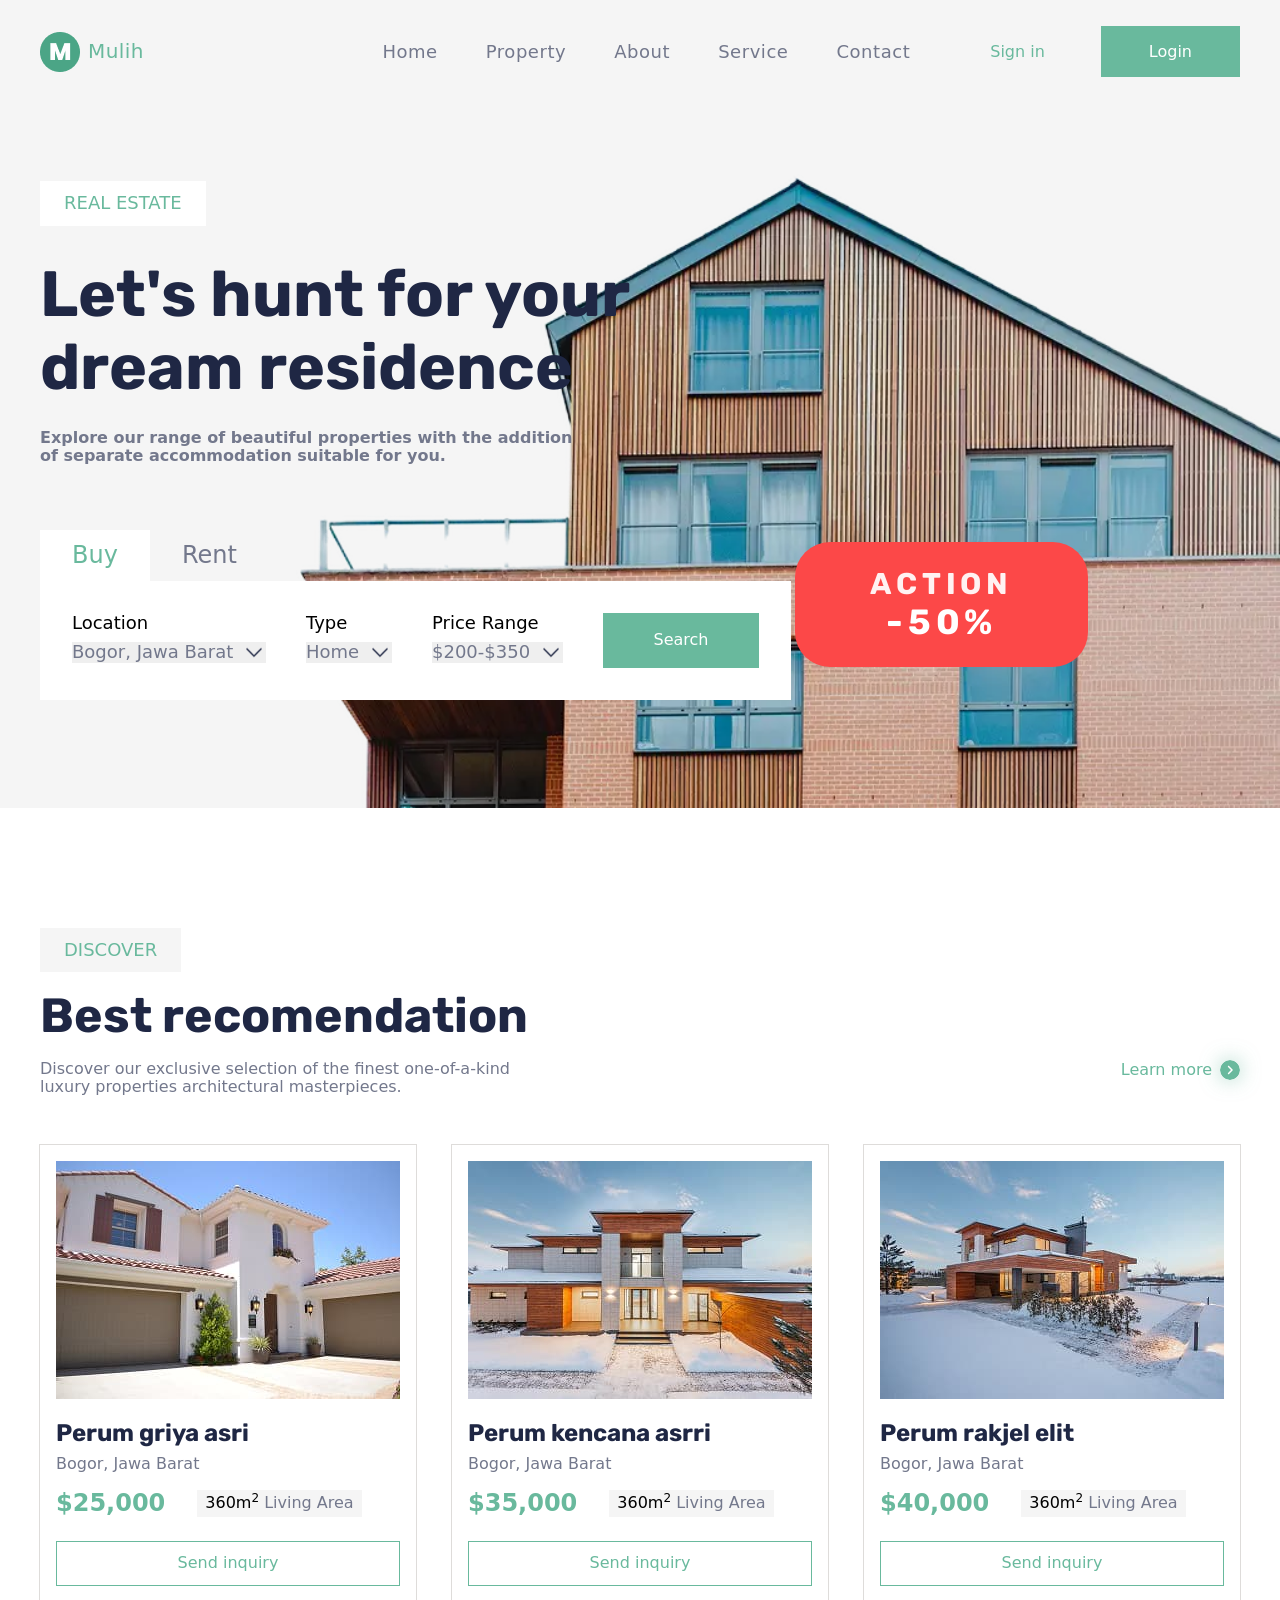
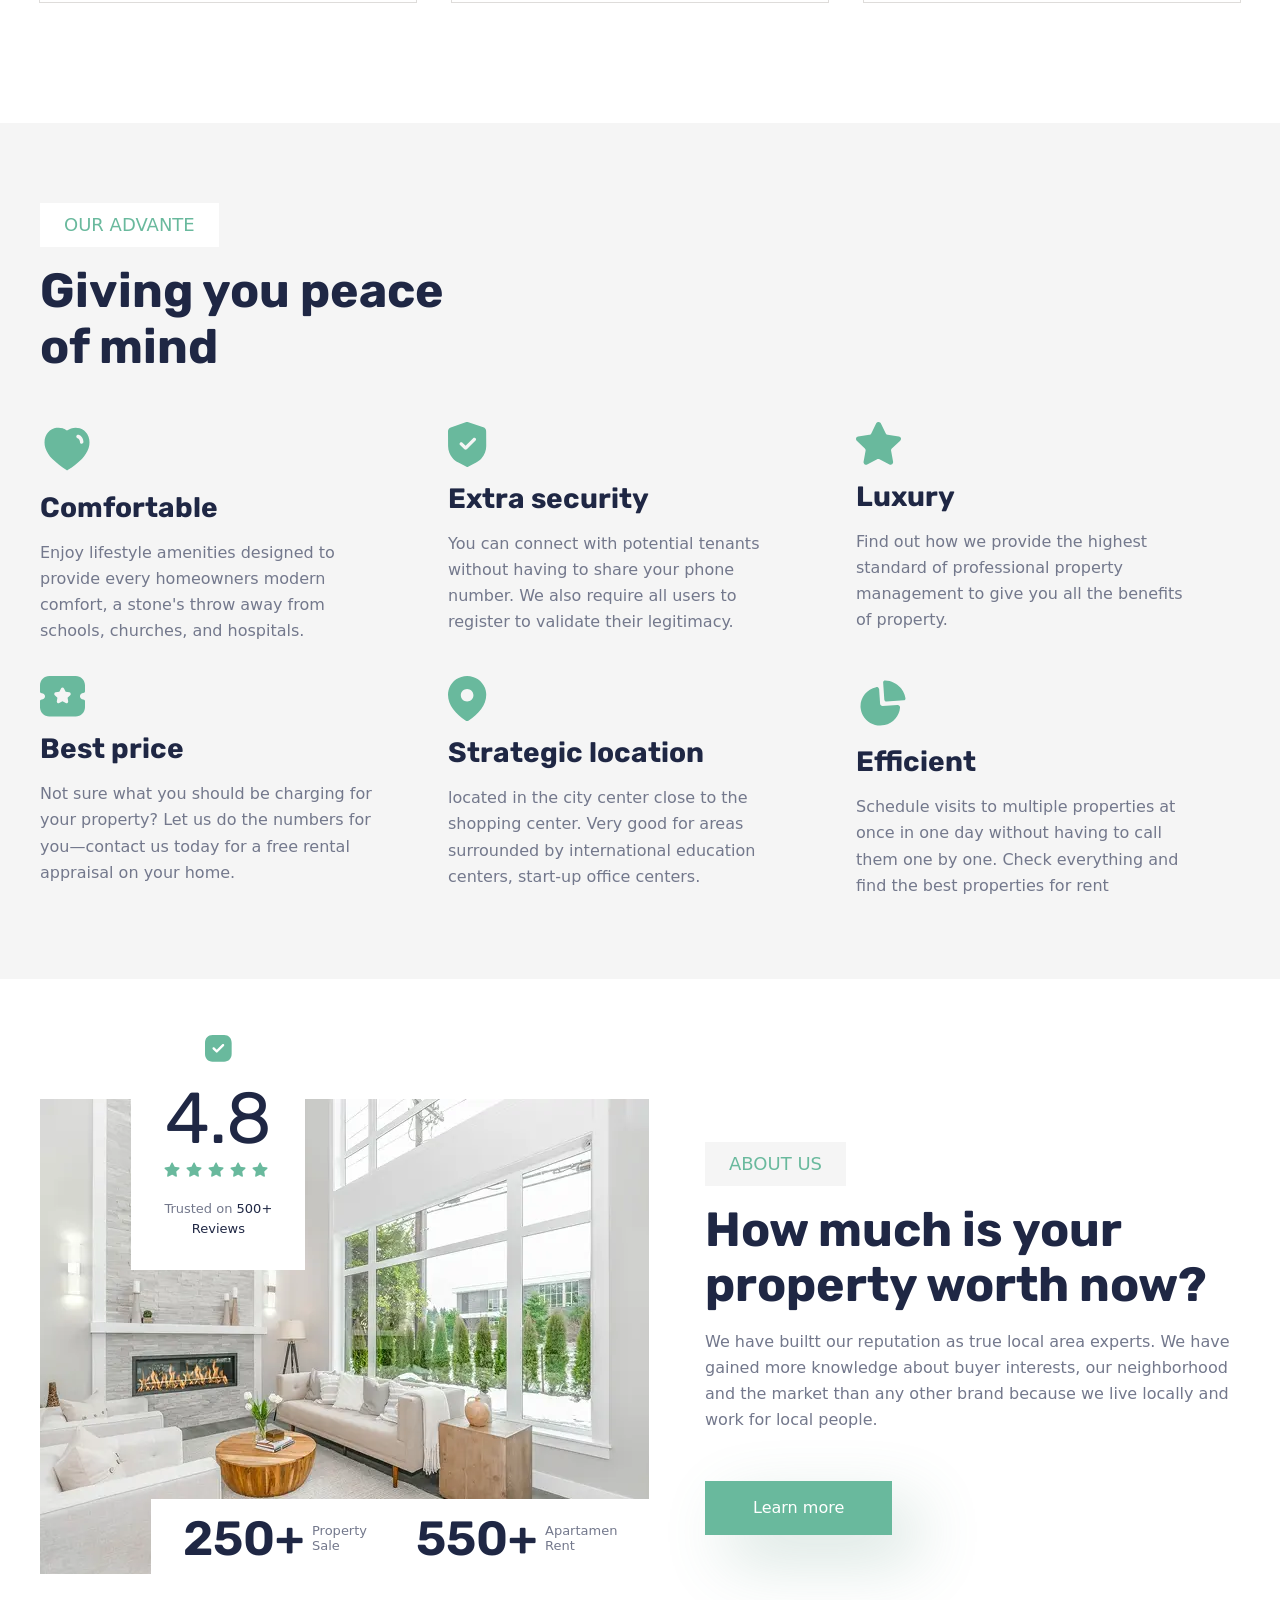
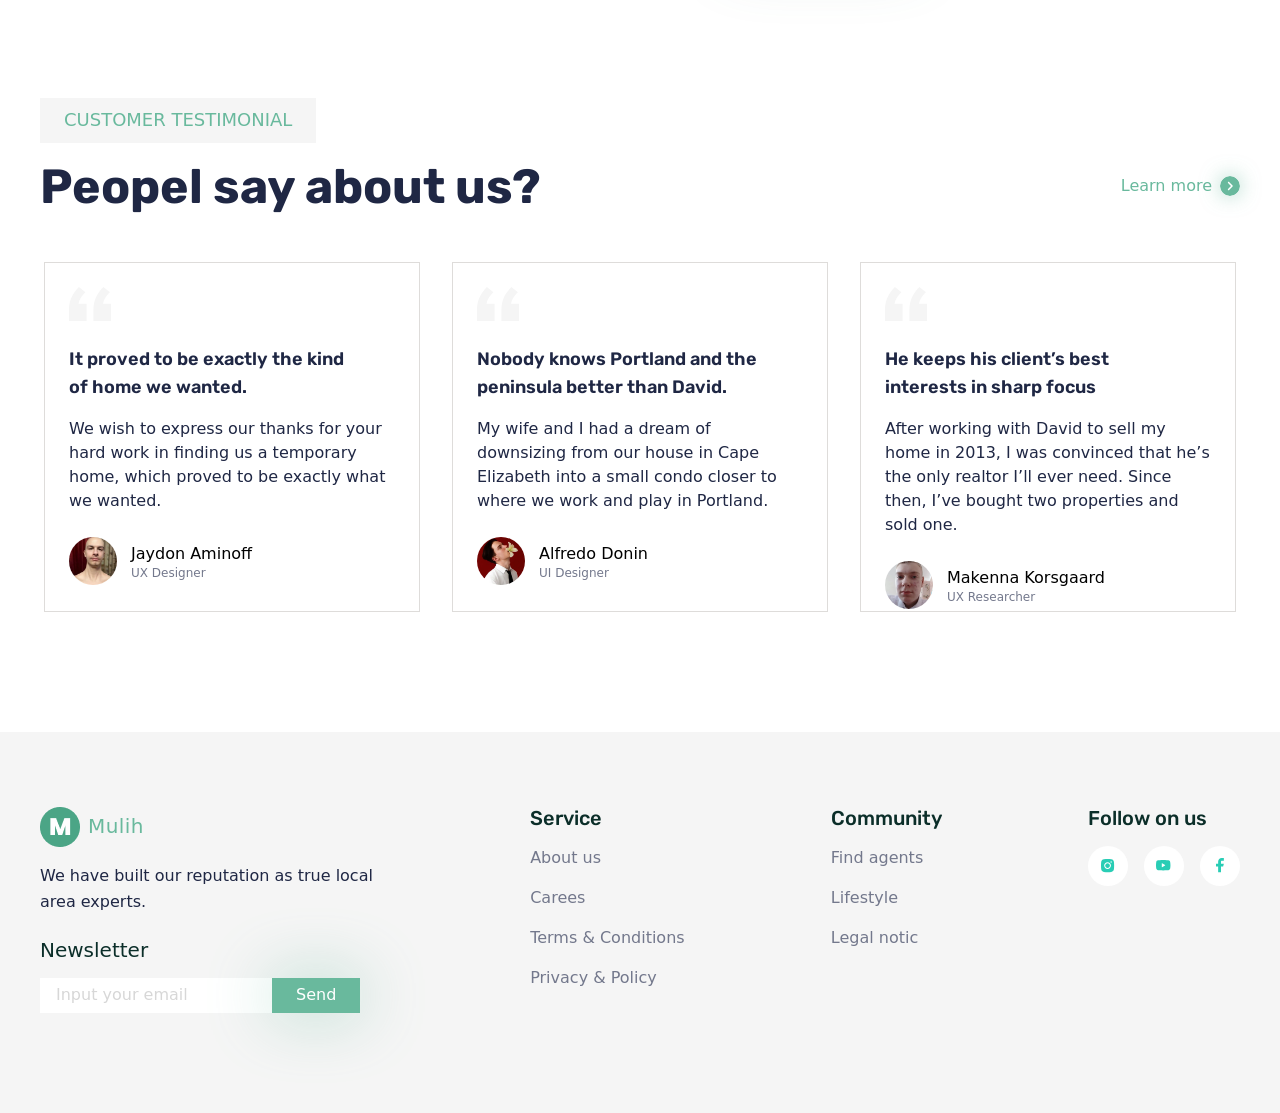
==== commit 88dbd98f: "animation-done" ====
--- a/index.html
+++ b/index.html
@@ -3,7 +3,9 @@
   <head>
     <meta charset="UTF-8" />
     <meta name="viewport" content="width=device-width, initial-scale=1.0" />
+    <meta name="description" content="Category: houses, price: $200-$500+, place: Bogor, London, Paris">
     <title>Mulih</title>
+    <link rel="preload" as="image" href="./img/hero-section/hero-background.webp" fetchpriority="high">
     <link rel="icon" href="./img/icons/main-icon.png" type="image/png" />
     <link rel="stylesheet" href="./css/main.min.css" />
     <link
@@ -15,7 +17,7 @@
     />
     <link rel="preconnect" href="https://fonts.googleapis.com" />
     <link rel="preconnect" href="https://fonts.gstatic.com" crossorigin />
-    <link
+    <link 
       href="https://fonts.googleapis.com/css2?family=Bona+Nova+SC:ital,wght@0,400;0,700;1,400&family=DM+Sans:ital,opsz,wght@0,9..40,100..1000;1,9..40,100..1000&family=Erica+One&family=IBM+Plex+Serif:ital,wght@0,100;0,200;0,300;0,400;0,500;0,600;0,700;1,100;1,200;1,300;1,400;1,500;1,600;1,700&family=Iosevka+Charon+Mono:ital,wght@0,300;0,400;0,500;0,700;1,300;1,400;1,500;1,700&family=Iosevka+Charon:ital,wght@0,300;0,400;0,500;0,700;1,300;1,400;1,500;1,700&family=Open+Sans:ital,wght@0,300..800;1,300..800&family=Poppins:ital,wght@0,100;0,200;0,300;0,400;0,500;0,600;0,700;0,800;0,900;1,100;1,200;1,300;1,400;1,500;1,600;1,700;1,800;1,900&family=Raleway:ital,wght@0,100..900;1,100..900&family=Roboto+Mono:ital,wght@0,100..700;1,100..700&family=Roboto+Slab:wght@100..900&family=Tangerine:wght@400;700&display=swap"
       rel="stylesheet"
     />
@@ -27,7 +29,8 @@
     />
   </head>
   <body>
-    <header class="header">
+    <div id="home"></div>
+    <header class="header" id="header">
       <div class="container">
         <div class="header-wrapper">
           <a href="#" class="logo"
@@ -39,7 +42,7 @@
             />Mulih</a>
           <nav class="navigation">
             <ul class="nav-list">
-              <li><a href="#hero-section">Home</a></li>
+              <li><a href="#home">Home</a></li>
               <li><a href="#discover-section">Property</a></li>
               <li><a href="#our_advante-section">About</a></li>
               <li><a href="#about_us-section">Service</a></li>
@@ -55,6 +58,9 @@
     </header>
     <main>
       <section class="hero-section" id="hero-section">
+        <div class="hero-animation">
+            <h3>ACTION <br><span>-50%</span></h3>
+        </div>
         <div class="container">
           <p class="hero-text-starter">REAL ESTATE</p>
           <h1 class="hero-title">Let's hunt for your dream residence</h1>
@@ -179,7 +185,7 @@
         <div class="container">
             <div class="about_us-wrapper">
                 <div class="about_image-wrapper">
-                    <img class="about-main-image" src="./img/about_us-section/main.png" alt="house image" width="609" height="475">
+                    <img class="about-main-image" src="./img/about_us-section/main.webp" alt="house image" width="609" height="475">
                     <div class="about_review-card">
                         <div class="about_image-checkmark-wrapper"><img class="about_image-checkmark" src="./img/icons/about_us-section/checkmark.svg" width="27" height="27" alt="check-mark"></div>
                         <h3 class="about_review-title">4.8</h3>
@@ -218,7 +224,7 @@
                     <h3>It proved to be exactly the kind of home we wanted.</h3>
                     <p class="customer-review-description">We wish to express our thanks for your hard work in finding us a temporary home, which proved to be exactly what we wanted.</p>
                     <div class="customer-list-review-wrapper">
-                        <img src="./img/customer-testimonial-section/first-review.jpg" alt="Jaydon Aminoff" width="48" height="48">
+                        <img src="./img/customer-testimonial-section/first-review.webp" alt="Jaydon Aminoff" width="48" height="48">
                         <div>
                             <p class="customer-list-review-name">Jaydon Aminoff</p>
                             <p class="customer-list-review-job">UX Designer</p>
@@ -229,7 +235,7 @@
                     <h3 class="customer_second-review-title">Nobody knows Portland and the peninsula better than David.</h3>
                     <p class="customer-review-description">My wife and I had a dream of downsizing from our house in Cape Elizabeth into a small condo closer to where we work and play in Portland. </p>
                     <div class="customer-list-review-wrapper">
-                        <img src="./img/customer-testimonial-section/second-review.jpg" alt="Alfredo Donin" width="48" height="48">
+                        <img src="./img/customer-testimonial-section/second-review.webp" alt="Alfredo Donin" width="48" height="48">
                         <div>
                             <p class="customer-list-review-name">Alfredo Donin</p>
                             <p class="customer-list-review-job">UI Designer</p>
@@ -240,7 +246,7 @@
                     <h3>He keeps his client’s best interests in sharp focus</h3>
                     <p class="customer-review-description">After working with David to sell my home in 2013, I was convinced that he’s the only realtor I’ll ever need. Since then, I’ve bought two properties and sold one.</p>
                     <div class="customer-list-review-wrapper">
-                        <img src="./img/customer-testimonial-section/thirth.jpg" alt="Makenna Korsgaard" width="48" height="48">
+                        <img src="./img/customer-testimonial-section/thirth.webp" alt="Makenna Korsgaard" width="48" height="48">
                         <div>
                             <p class="customer-list-review-name">Makenna Korsgaard</p>
                             <p class="customer-list-review-job">UX Researcher</p>
--- a/css/main.min.css
+++ b/css/main.min.css
@@ -1 +1 @@
-*{margin:0;padding:0;box-sizing:border-box}html{scroll-behavior:smooth}a{text-decoration:none}ul{list-style:none}body{font-family:"Poppins",sans-serif}h1,h2,h3{font-family:"Rubik",sans-serif}button:hover{cursor:pointer}.header{padding:12px 0;background:#f5f5f5;position:sticky;top:0}@media screen and (min-width: 1240px){.header{padding:32px 0}}.header-wrapper{display:flex;flex-direction:column;gap:15px}@media screen and (min-width: 768px){.header-wrapper{align-items:center;justify-content:space-between;flex-direction:row}}.logo,.navigation,.nav-list,.login-list{display:flex;align-items:center}.logo{font-weight:500;font-size:20px;line-height:108%;letter-spacing:.02em;color:#69b99d;gap:8px}@media screen and (min-width: 1240px){.logo-image{width:40px;height:40px}}.nav-list{display:flex;overflow-x:auto;overflow-y:hidden;white-space:nowrap;gap:24px;font-weight:500;font-size:14px;letter-spacing:.03em}@media screen and (min-width: 768px){.nav-list{margin-right:12px;overflow-x:visible;overflow-y:visible;white-space:normal}}@media screen and (min-width: 1240px){.nav-list{gap:48px;margin-right:32px;font-size:18px}}.nav-list::-webkit-scrollbar{display:none}.nav-list li a{display:inline-block;color:#73788c;position:relative;transition:color .2s ease-in-out,transform .2s ease-in-out}.nav-list li a::after{content:"";position:absolute;width:6px;height:6px;background-color:#69b99d;border-radius:100%;bottom:-50%;left:50%;transform:translateX(-50%);opacity:0;transition:opacity .2s ease-in-out}.nav-list li a:hover{transform:translateY(-10px);color:#69b99d}.nav-list li a:hover::after{opacity:1}.login-list{gap:8px;position:absolute;top:14px;right:14px}@media screen and (min-width: 768px){.login-list{position:relative;top:0;right:0}}.login-list li a{padding:8px 24px;transition:background-color .2s ease-in-out}@media screen and (min-width: 1240px){.login-list li a{padding:16px 48px}}.login-list-sign{font-weight:500;font-size:12px;line-height:150%;letter-spacing:0em;color:#69b99d}.login-list-login{font-weight:500;font-size:12px;line-height:150%;letter-spacing:0em;color:#fff;background-color:#69b99d}@media screen and (min-width: 1240px){.login-list-sign,.login-list-login{font-size:16px}}.login-list li a:hover{background-color:#4b997e;color:#fff}.hero-section{padding-top:22px;padding-bottom:40px;background-color:#f5f5f5;background-image:url(".././img/hero-section/hero-background.webp");background-repeat:no-repeat;background-position:bottom;background-size:700px}@media screen and (min-width: 768px){.hero-section{padding-top:42px;background-position:right;background-size:600px;padding-bottom:80px}}@media screen and (min-width: 1240px){.hero-section{padding-top:77px;padding-bottom:108px;background-size:1000px}}.hero-text-starter{display:inline-block;color:#69b99d;font-size:14px;background-color:#fff;padding:12px 24px}@media screen and (min-width: 768px){.hero-text-starter{font-size:16px}}@media screen and (min-width: 1240px){.hero-text-starter{font-size:18px}}.hero-title{margin-top:32px;font-size:32px;color:#1f2744;width:300px}@media screen and (min-width: 768px){.hero-title{font-size:48px;width:450px}}@media screen and (min-width: 1240px){.hero-title{font-size:64px;width:600px}}.hero-description{font-size:13px;color:#73788c;font-weight:600;width:250px;margin-top:10px}@media screen and (min-width: 768px){.hero-description{width:350px;margin-top:15px;font-size:14px}}@media screen and (min-width: 1240px){.hero-description{font-size:16px;width:550px;margin-top:24px}}.hero-button-list{display:flex;margin-top:32px}.hero-button-list button{border:none;padding:12px 32px;font-weight:500;font-size:18px;background-color:#f5f5f5;color:#73788c;transition:color .2s linear}.hero-button-list button.hero-buy-button{background-color:#fff;color:#69b99d}.hero-button-list button:hover{color:#69b99d}@media screen and (min-width: 768px){.hero-button-list{margin-top:48px}.hero-button-list button{font-size:20px}}@media screen and (min-width: 1240px){.hero-button-list{margin-top:64px}.hero-button-list button{font-size:24px}}.hero-form{display:flex;flex-direction:column;background-color:#fff;padding:32px;gap:40px}.hero-form .hero-form-wrapper{display:flex;flex-direction:column;gap:8px;font-size:18px}.hero-form .hero-form-wrapper .select-type{width:86px}.hero-form .hero-form-wrapper select{-webkit-appearance:none;-moz-appearance:none;appearance:none;background-image:url(".././img/icons/arrow-down-icon.png");background-repeat:no-repeat;background-size:24px;background-position:right;padding-right:32px;border:none;color:#73788c}.hero-form .hero-form-wrapper select:focus{outline:none}.hero-form .hero-form-button{padding:18px 48px;width:200px;font-size:16px;background-color:#69b99d;border:none;color:#fff;transition:background-color .2s ease-in-out,transform .2s ease-in-out}.hero-form .hero-form-button:hover{background-color:#7ac9ad;transform:scale(1.1)}@media screen and (min-width: 768px){.hero-form{flex-direction:row;width:740px}}@media screen and (min-width: 1240px){.hero-form{flex-direction:row;width:751px}}.container{display:block;padding:0 20px;width:100%;margin:0 auto}@media screen and (min-width: 480px){.container{width:480px}}@media screen and (min-width: 768px){.container{width:768px}}@media screen and (min-width: 1240px){.container{width:1240px}}.discover-section{padding-top:50px;padding-bottom:50px}@media screen and (min-width: 768px){.discover-section{padding-top:80px;padding-bottom:80px}}@media screen and (min-width: 1240px){.discover-section{padding-top:120px;padding-bottom:120px}}.discover-text-starter{display:inline-block;color:#69b99d;font-size:14px;background-color:#f5f5f5;padding:12px 24px}@media screen and (min-width: 768px){.discover-text-starter{display:block;margin:0 auto;width:130px;font-size:16px}}@media screen and (min-width: 1240px){.discover-text-starter{font-size:18px;display:inline-block;width:auto}}.discover-title{font-size:24px;color:#1f2744;margin-top:16px}@media screen and (min-width: 768px){.discover-title{font-size:30px;text-align:center}}@media screen and (min-width: 1240px){.discover-title{font-size:48px;text-align:left}}.discover-text-wrapper{display:flex;flex-direction:column;gap:15px}@media screen and (min-width: 768px){.discover-text-wrapper{justify-content:center}}@media screen and (min-width: 1240px){.discover-text-wrapper{align-items:center;justify-content:space-between;flex-direction:row;gap:0}}.discover-text-wrapper .learn-more-link{display:flex;align-items:center;color:#69b99d;gap:8px;transition:transform .2s linear}.discover-text-wrapper .learn-more-link:hover{transform:scale(1.1)}.discover-text-wrapper .learn-more-link .learn-more-link-image{box-shadow:0 0 20px 0 rgba(105,185,157,.58);border-radius:50%}.discover-text-wrapper .discover-description{font-size:13px;color:#73788c;width:300px;margin-top:16px}@media screen and (min-width: 768px){.discover-text-wrapper .discover-description{font-size:14px;text-align:center;width:100%}}@media screen and (min-width: 1240px){.discover-text-wrapper .discover-description{width:500px;font-size:16px;text-align:left}}.discover-list{display:flex;flex-direction:column;gap:24px;margin-top:24px}@media screen and (min-width: 768px){.discover-list{flex-direction:row;flex-wrap:wrap;align-items:center;justify-content:center}}@media screen and (min-width: 1240px){.discover-list{gap:34px;margin-top:48px;flex-wrap:nowrap}}.discover-list li{padding:16px;border:1px solid #dedcda}.discover-list li img{width:250px;height:173px}@media screen and (min-width: 1240px){.discover-list li img{width:344px;height:238px}}.discover-list li .discover-list-item-title{font-size:20px;color:#1f2744;margin-top:16px}@media screen and (min-width: 1240px){.discover-list li .discover-list-item-title{font-size:24px}}.discover-list li .discover-list-description{font-size:13px;color:#73788c;margin-top:8px}@media screen and (min-width: 1240px){.discover-list li .discover-list-description{font-size:16px}}.discover-list li .discover-money-area-group{display:flex;align-items:center;gap:32px;margin-top:16px}.discover-list li .discover-money-area-group .discover-list-item-price{color:#69b99d;font-size:20px;font-weight:600}@media screen and (min-width: 1240px){.discover-list li .discover-money-area-group .discover-list-item-price{font-size:24px}}.discover-list li .discover-money-area-group .discover-list-item-area{font-size:12px;background-color:#f5f5f5;padding:4px 8px}@media screen and (min-width: 1240px){.discover-list li .discover-money-area-group .discover-list-item-area{font-size:16px}}.discover-list li .discover-money-area-group .discover-list-item-area span{color:#73788c}.discover-list li .discover-list-item-button{display:flex;justify-content:center;color:#69b99d;margin-top:18px;border:1px solid #69b99d;padding:12px;font-size:16px;transition:background-color .2s ease-in-out,color .2s ease-in-out,box-shadow .2s ease-in-out}.discover-list li .discover-list-item-button:hover{background-color:#69b99d;color:#fff;box-shadow:0 0 8px #69b99d}@media screen and (min-width: 1240px){.discover-list li .discover-list-item-button{margin-top:24px}}.our_advante-section{background-color:#f5f5f5;padding-bottom:30px;padding-top:30px}@media screen and (min-width: 1240px){.our_advante-section{padding-bottom:80px;padding-top:80px}}.our_text-starter{display:inline-block;color:#69b99d;font-size:14px;background-color:#fff;padding:12px 24px}@media screen and (min-width: 768px){.our_text-starter{font-size:16px}}@media screen and (min-width: 1240px){.our_text-starter{font-size:18px}}.our_advante-title{font-size:24px;color:#1f2744;width:226px;margin-top:16px}@media screen and (min-width: 768px){.our_advante-title{font-size:30px;width:336px}}@media screen and (min-width: 1240px){.our_advante-title{font-size:48px;width:436px}}.our_advante-list{display:flex;flex-wrap:wrap;justify-content:center;align-items:center;margin-top:48px;gap:32px}@media screen and (min-width: 1240px){.our_advante-list{justify-content:flex-start;align-items:flex-start}}.our_advante-list li{width:276px}@media screen and (min-width: 1240px){.our_advante-list li{width:376px}}.our_advante-list li h3{font-size:18px;font-weight:700;color:#1f2744;margin-top:16px;text-align:center}@media screen and (min-width: 768px){.our_advante-list li h3{font-size:23px}}@media screen and (min-width: 1240px){.our_advante-list li h3{font-size:28px;text-align:left}}.our_advante-list li p{font-weight:400;font-size:13px;color:#73788c;margin-top:16px;width:100%;line-height:163%;text-align:center}@media screen and (min-width: 768px){.our_advante-list li p{font-size:16px}}@media screen and (min-width: 1240px){.our_advante-list li p{width:336px;text-align:left}}.our_advante-list li img{display:block;margin:0 auto}@media screen and (min-width: 1240px){.our_advante-list li img{margin:0}}.about_us-section{padding-top:60px}@media screen and (min-width: 768px){.about_us-section{padding-top:80px}}@media screen and (min-width: 1240px){.about_us-section{padding-top:120px}}.about_image-wrapper{position:relative}.about_image-wrapper .about-main-image{width:270px;height:222px}@media screen and (min-width: 768px){.about_image-wrapper .about-main-image{width:409px;height:319px}}@media screen and (min-width: 1240px){.about_image-wrapper .about-main-image{width:609px;height:475px}}.about_image-wrapper .about_review-card{position:absolute;top:-20%;left:15%;padding:15px;background-color:#fff}@media screen and (min-width: 768px){.about_image-wrapper .about_review-card{padding:23px}}@media screen and (min-width: 1240px){.about_image-wrapper .about_review-card{padding:32px}}.about_image-wrapper .about_review-card .about_review-title{font-weight:400;font-size:32px;color:#1f2744;margin-top:16px}@media screen and (min-width: 768px){.about_image-wrapper .about_review-card .about_review-title{font-size:52px;text-align:center}}@media screen and (min-width: 1240px){.about_image-wrapper .about_review-card .about_review-title{font-size:72px;text-align:center}}.about_image-wrapper .about_review-card .about_review-description{margin:0 auto;width:55px;font-size:10px;text-align:center;margin-top:16px;color:#73788c}@media screen and (min-width: 768px){.about_image-wrapper .about_review-card .about_review-description{font-size:12px;width:80px}}@media screen and (min-width: 1240px){.about_image-wrapper .about_review-card .about_review-description{font-size:13px;text-align:center;line-height:150%;width:110px}}.about_image-wrapper .about_review-card .about_review-description-span{color:#1f2744}.about_image-wrapper .about_review-card .about_image-checkmark-wrapper{display:flex;align-items:center;justify-content:center}.about_image-wrapper .about_review-card .about_image-checkmark-wrapper .about_image-checkmark{width:22px;height:22px}@media screen and (min-width: 1240px){.about_image-wrapper .about_review-card .about_image-checkmark-wrapper .about_image-checkmark{width:27px;height:27px}}.about_image-wrapper .about_review-card .about_image-stars{width:46px;height:9px}@media screen and (min-width: 768px){.about_image-wrapper .about_review-card .about_image-stars{width:76px;height:13px}}@media screen and (min-width: 1240px){.about_image-wrapper .about_review-card .about_image-stars{width:106px;height:18px}}.about_image-wrapper .about_rent-list{position:absolute;bottom:0;right:0;display:flex;align-items:center;background-color:#fff;padding:6px 16px}@media screen and (min-width: 768px){.about_image-wrapper .about_rent-list{gap:12px;padding:8px 23px}}@media screen and (min-width: 1240px){.about_image-wrapper .about_rent-list{padding:12px 32px;gap:32px}}.about_image-wrapper .about_rent-list li{display:flex;align-items:center}.about_image-wrapper .about_rent-list li h3{font-weight:600;font-size:24px;color:#1f2744}@media screen and (min-width: 768px){.about_image-wrapper .about_rent-list li h3{font-size:30px}}@media screen and (min-width: 1240px){.about_image-wrapper .about_rent-list li h3{font-size:48px}}.about_image-wrapper .about_rent-list li p{color:#73788c;font-size:10px;margin-left:8px}@media screen and (min-width: 768px){.about_image-wrapper .about_rent-list li p{width:62px}}@media screen and (min-width: 1240px){.about_image-wrapper .about_rent-list li p{width:72px;font-size:13px}}.about_us-wrapper{display:flex;align-items:center;flex-direction:column-reverse;gap:56px}@media screen and (min-width: 768px){.about_us-wrapper{flex-direction:row;justify-content:space-between}}.about_us-wrapper .about_text-starter{display:inline-block;color:#69b99d;font-size:16px;background-color:#f5f5f5;padding:12px 24px}@media screen and (min-width: 1240px){.about_us-wrapper .about_text-starter{font-size:18px}}.about_us-wrapper .about_us-title{font-size:24px;color:#1f2744;margin-top:16px}@media screen and (min-width: 1240px){.about_us-wrapper .about_us-title{font-size:48px}}.about_us-wrapper .about_us-description{font-size:13px;color:#73788c;line-height:163%;margin-top:16px}@media screen and (min-width: 1240px){.about_us-wrapper .about_us-description{font-size:16px}}.about_us-wrapper .about_us-link{display:inline-block;margin-top:24px;padding:9px 24px;font-size:13px;color:#fff;background-color:#69b99d;box-shadow:24px 24px 65px 0 rgba(81,140,119,.24);transition:background-color .2s ease-in-out,box-shadow .2s ease-in-out,transform .2s ease-in-out}@media screen and (min-width: 1240px){.about_us-wrapper .about_us-link{margin-top:48px;padding:18px 48px;font-size:16px}}.about_us-wrapper .about_us-link:hover{background-color:#81d4b7;box-shadow:24px 24px 65px 0 rgba(102,189,158,.24);transform:scale(1.05)}.customer_testimonial_section{padding:60px 0}@media screen and (min-width: 768px){.customer_testimonial_section{padding:90px 0}}@media screen and (min-width: 1240px){.customer_testimonial_section{padding:120px 0}}.customer_text-starter{display:inline-block;color:#69b99d;font-size:14px;background-color:#f5f5f5;padding:12px 24px}@media screen and (min-width: 768px){.customer_text-starter{font-size:16px}}@media screen and (min-width: 1240px){.customer_text-starter{font-size:18px}}.customer-title-wrapper{display:flex;flex-direction:column;gap:10px;margin-top:16px}@media screen and (min-width: 768px){.customer-title-wrapper{align-items:center;justify-content:space-between;flex-direction:row;gap:0}}.customer-title-wrapper .customer_title{font-size:24px;color:#1f2744}@media screen and (min-width: 1240px){.customer-title-wrapper .customer_title{font-size:48px}}.customer-title-wrapper .learn-more-link{display:flex;align-items:center;color:#69b99d;gap:8px;transition:transform .2s linear;font-size:13px}.customer-title-wrapper .learn-more-link:hover{transform:scale(1.1)}.customer-title-wrapper .learn-more-link .learn-more-link-image{box-shadow:0 0 20px 0 rgba(105,185,157,.58);border-radius:50%}@media screen and (min-width: 1240px){.customer-title-wrapper .learn-more-link{font-size:16px}}.customer-list{display:flex;align-items:center;flex-wrap:wrap;justify-content:center;gap:32px;margin-top:48px}@media screen and (min-width: 1240px){.customer-list{flex-wrap:nowrap}}.customer-list li{width:276px;height:350px;padding:24px;padding-top:82px;border:1px solid #dedcda;position:relative}@media screen and (min-width: 1240px){.customer-list li{width:376px;height:350px}}.customer-list li::after{content:"";position:absolute;top:24px;left:24px;display:block;width:32px;height:24px;background-image:url(.././img/customer-testimonial-section/after.svg);background-size:cover}@media screen and (min-width: 1240px){.customer-list li::after{width:42px;height:34px}}.customer-list li h3{color:#1f2744;font-weight:600;line-height:156%;width:205px;font-size:15px}@media screen and (min-width: 1240px){.customer-list li h3{width:285px;font-size:18px}}.customer-list li .customer-review-description{color:#1f2744;margin-top:16px;line-height:150%;font-size:12px}@media screen and (min-width: 1240px){.customer-list li .customer-review-description{font-size:16px}}.customer-list li .customer-list-review-wrapper{display:flex;align-items:center;margin-top:24px;gap:14px}.customer-list li .customer-list-review-wrapper .customer-list-review-name{font-size:16px;line-height:163%;font-weight:500}.customer-list li .customer-list-review-wrapper .customer-list-review-job{font-size:12px;color:#73788c}.customer-list li .customer-list-review-wrapper img{-o-object-fit:cover;object-fit:cover;border-radius:50%}.footer{padding:75px 0 100px 0;background-color:#f5f5f5}.footer-wrapper{display:flex;justify-content:space-between;flex-wrap:wrap;gap:20px}.footer-wrapper .footer-description{font-size:13px;line-height:163%;color:#1f2744;width:244px;margin-top:16px}@media screen and (min-width: 768px){.footer-wrapper .footer-description{font-size:16px;width:344px}}.footer-wrapper .footer-form-title{display:inline-block;font-size:17px;font-weight:500;color:#0b2e29;margin-top:24px}@media screen and (min-width: 768px){.footer-wrapper .footer-form-title{font-size:20px}}.footer-wrapper .footer-form-wrapper{display:flex;align-items:center;gap:0;margin-top:16px}.footer-wrapper .footer-form-wrapper .footer-input{border:none;padding:8px 16px;width:180px}@media screen and (min-width: 768px){.footer-wrapper .footer-form-wrapper .footer-input{width:auto}}.footer-wrapper .footer-form-wrapper .footer-input::-moz-placeholder{font-weight:400;font-size:14px;color:#d7d7d7}.footer-wrapper .footer-form-wrapper .footer-input::placeholder{font-weight:400;font-size:14px;color:#d7d7d7}@media screen and (min-width: 768px){.footer-wrapper .footer-form-wrapper .footer-input::-moz-placeholder{font-size:16px}.footer-wrapper .footer-form-wrapper .footer-input::placeholder{font-size:16px}}.footer-wrapper .footer-form-wrapper .footer-input:focus{outline:none}.footer-wrapper .footer-form-wrapper .footer-form-button{border:none;padding:8px 24px;color:#fff;background-color:#69b99d;box-shadow:0 0 65px 0 rgba(105,185,157,.48);transition:box-shadow .2s ease-in-out,background-color .2s ease-in-out}.footer-wrapper .footer-form-wrapper .footer-form-button:hover{box-shadow:0 0 65px #13df97;background-color:#95dbac}.footer-wrapper .footer-list{display:flex;flex-direction:column;gap:16px}.footer-wrapper .footer-list li a{display:block;font-weight:400;font-size:13px;color:#73788c;line-height:150%;transition:transform .1s linear}.footer-wrapper .footer-list li a:hover{transform:translateY(-5px)}@media screen and (min-width: 768px){.footer-wrapper .footer-list li a{font-size:16px}}.footer-wrapper h3{margin-bottom:16px;font-weight:500;font-size:16px;color:#0b2e29}@media screen and (min-width: 768px){.footer-wrapper h3{font-size:20px}}.footer-social-list{display:flex;align-items:center;gap:16px}.footer-social-list li a{width:40px;height:40px;border-radius:50%;display:flex;align-items:center;justify-content:center;background-color:#fff;transition:box-shadow .1s ease-in-out,transform .1s ease-in-out}.footer-social-list li a:hover{box-shadow:0 0 10px #dbfddb;transform:scale(1.1)}/*# sourceMappingURL=main.min.css.map */+*{margin:0;padding:0;box-sizing:border-box}html{scroll-behavior:smooth}a{text-decoration:none}ul{list-style:none}body{font-family:"Poppins",sans-serif}h1,h2,h3{font-family:"Rubik",sans-serif}button:hover{cursor:pointer}.header{padding:12px 0;background:#f5f5f5;position:sticky;top:0;z-index:100}@media screen and (min-width: 1240px){.header{padding:32px 0}}.header-wrapper{display:flex;flex-direction:column;gap:15px}@media screen and (min-width: 768px){.header-wrapper{align-items:center;justify-content:space-between;flex-direction:row}}.logo,.navigation,.nav-list,.login-list{display:flex;align-items:center}.logo{font-weight:500;font-size:20px;line-height:108%;letter-spacing:.02em;color:#69b99d;gap:8px}@media screen and (min-width: 1240px){.logo-image{width:40px;height:40px}}.nav-list{display:flex;overflow-x:auto;overflow-y:hidden;white-space:nowrap;gap:24px;font-weight:500;font-size:14px;letter-spacing:.03em}@media screen and (min-width: 768px){.nav-list{margin-right:12px;overflow-x:visible;overflow-y:visible;white-space:normal}}@media screen and (min-width: 1240px){.nav-list{gap:48px;margin-right:32px;font-size:18px}}.nav-list::-webkit-scrollbar{display:none}.nav-list li a{display:inline-block;color:#73788c;position:relative;transition:color .2s ease-in-out,transform .2s ease-in-out}.nav-list li a::after{content:"";position:absolute;width:6px;height:6px;background-color:#69b99d;border-radius:100%;bottom:-50%;left:50%;transform:translateX(-50%);opacity:0;transition:opacity .2s ease-in-out}.nav-list li a:hover{transform:translateY(-10px);color:#69b99d}.nav-list li a:hover::after{opacity:1}.login-list{gap:8px;position:absolute;top:14px;right:14px}@media screen and (min-width: 768px){.login-list{position:relative;top:0;right:0}}.login-list li a{padding:8px 24px;transition:background-color .2s ease-in-out}@media screen and (min-width: 1240px){.login-list li a{padding:16px 48px}}.login-list-sign{font-weight:500;font-size:12px;line-height:150%;letter-spacing:0em;color:#69b99d}.login-list-login{font-weight:500;font-size:12px;line-height:150%;letter-spacing:0em;color:#fff;background-color:#69b99d}@media screen and (min-width: 1240px){.login-list-sign,.login-list-login{font-size:16px}}.login-list li a:hover{background-color:#4b997e;color:#fff}.hero-section{padding-top:22px;padding-bottom:40px;background-color:#f5f5f5;background-image:url(".././img/hero-section/hero-background.webp");background-repeat:no-repeat;background-position:bottom;background-size:700px;position:relative}.hero-animation{display:none;position:absolute;right:20%;bottom:20%;background-color:#fc4848;padding:25px 75px;border-radius:35px;letter-spacing:.3em;animation:action-animation 2s ease-in-out 0s infinite alternate running}.hero-animation h3{display:flex;flex-direction:column;align-items:center;font-size:30px;color:#fff2f2}.hero-animation h3 span{color:#fff;font-size:35px}@media screen and (min-width: 768px){.hero-animation{display:block;padding:15px 55px;bottom:50%;right:10%}.hero-animation h3{font-size:15px}.hero-animation h3 span{font-size:20px}}@media screen and (min-width: 1240px){.hero-animation{right:15%;bottom:20%;padding:25px 75px}.hero-animation h3{font-size:30px}.hero-animation h3 span{font-size:35px}}@keyframes action-animation{0%{box-shadow:0 0 10px red;transform:scale(1);rotate:10deg}33%{box-shadow:0 0 16px red;transform:scale(1.2);rotate:-10deg}66%{box-shadow:0 0 10px red;transform:scale(1)}100%{box-shadow:0 0 10px red;transform:scale(1)}}@media screen and (min-width: 768px){.hero-section{padding-top:42px;background-position:right;background-size:600px;padding-bottom:80px}}@media screen and (min-width: 1240px){.hero-section{padding-top:77px;padding-bottom:108px;background-size:1000px}}.hero-text-starter{display:inline-block;color:#69b99d;font-size:14px;background-color:#fff;padding:12px 24px}@media screen and (min-width: 768px){.hero-text-starter{font-size:16px}}@media screen and (min-width: 1240px){.hero-text-starter{font-size:18px}}.hero-title{margin-top:32px;font-size:32px;color:#1f2744;width:300px;animation:tracking-in-expand .7s ease-in-out}@keyframes tracking-in-expand{0%{letter-spacing:-0.5em;opacity:0}100%{letter-spacing:normal;opacity:1}}@media screen and (min-width: 768px){.hero-title{font-size:48px;width:450px}}@media screen and (min-width: 1240px){.hero-title{font-size:64px;width:600px}}.hero-description{font-size:13px;color:#73788c;font-weight:600;width:250px;margin-top:10px;animation:tracking-in-expand .7s ease}@media screen and (min-width: 768px){.hero-description{width:350px;margin-top:15px;font-size:14px}}@media screen and (min-width: 1240px){.hero-description{font-size:16px;width:550px;margin-top:24px}}.hero-button-list{display:flex;margin-top:32px}.hero-button-list button{border:none;padding:12px 32px;font-weight:500;font-size:18px;background-color:#f5f5f5;color:#73788c;transition:color .2s linear}.hero-button-list button.hero-buy-button{background-color:#fff;color:#69b99d}.hero-button-list button:hover{color:#69b99d}@media screen and (min-width: 768px){.hero-button-list{margin-top:48px}.hero-button-list button{font-size:20px}}@media screen and (min-width: 1240px){.hero-button-list{margin-top:64px}.hero-button-list button{font-size:24px}}.hero-form{display:flex;flex-direction:column;background-color:#fff;padding:32px;gap:40px}.hero-form .hero-form-wrapper{display:flex;flex-direction:column;gap:8px;font-size:18px}.hero-form .hero-form-wrapper .select-type{width:86px}.hero-form .hero-form-wrapper select{-webkit-appearance:none;-moz-appearance:none;appearance:none;background-image:url(".././img/icons/arrow-down-icon.png");background-repeat:no-repeat;background-size:24px;background-position:right;padding-right:32px;border:none;color:#73788c}.hero-form .hero-form-wrapper select:focus{outline:none}.hero-form .hero-form-button{padding:18px 48px;width:200px;font-size:16px;background-color:#69b99d;border:none;color:#fff;transition:background-color .2s ease-in-out,transform .2s ease-in-out}.hero-form .hero-form-button:hover{background-color:#7ac9ad;transform:scale(1.1)}@media screen and (min-width: 768px){.hero-form{flex-direction:row;width:740px}}@media screen and (min-width: 1240px){.hero-form{flex-direction:row;width:751px}}.container{display:block;padding:0 20px;width:100%;margin:0 auto}@media screen and (min-width: 480px){.container{width:480px}}@media screen and (min-width: 768px){.container{width:768px}}@media screen and (min-width: 1240px){.container{width:1240px}}.discover-section{padding-top:50px;padding-bottom:50px}@media screen and (min-width: 768px){.discover-section{padding-top:80px;padding-bottom:80px}}@media screen and (min-width: 1240px){.discover-section{padding-top:120px;padding-bottom:120px}}.discover-text-starter{display:inline-block;color:#69b99d;font-size:14px;background-color:#f5f5f5;padding:12px 24px}@media screen and (min-width: 768px){.discover-text-starter{display:block;margin:0 auto;width:130px;font-size:16px}}@media screen and (min-width: 1240px){.discover-text-starter{font-size:18px;display:inline-block;width:auto}}.discover-title{font-size:24px;color:#1f2744;margin-top:16px}@media screen and (min-width: 768px){.discover-title{font-size:30px;text-align:center}}@media screen and (min-width: 1240px){.discover-title{font-size:48px;text-align:left}}.discover-text-wrapper{display:flex;flex-direction:column;gap:15px}@media screen and (min-width: 768px){.discover-text-wrapper{justify-content:center}}@media screen and (min-width: 1240px){.discover-text-wrapper{align-items:center;justify-content:space-between;flex-direction:row;gap:0}}.discover-text-wrapper .learn-more-link{display:flex;align-items:center;color:#69b99d;gap:8px;transition:transform .2s linear}.discover-text-wrapper .learn-more-link:hover{transform:scale(1.1)}.discover-text-wrapper .learn-more-link .learn-more-link-image{box-shadow:0 0 20px 0 rgba(105,185,157,.58);border-radius:50%}.discover-text-wrapper .discover-description{font-size:13px;color:#73788c;width:300px;margin-top:16px}@media screen and (min-width: 768px){.discover-text-wrapper .discover-description{font-size:14px;text-align:center;width:100%}}@media screen and (min-width: 1240px){.discover-text-wrapper .discover-description{width:500px;font-size:16px;text-align:left}}.discover-list{display:flex;flex-direction:column;gap:24px;margin-top:24px}@media screen and (min-width: 768px){.discover-list{flex-direction:row;flex-wrap:wrap;align-items:center;justify-content:center}}@media screen and (min-width: 1240px){.discover-list{gap:34px;margin-top:48px;flex-wrap:nowrap}}.discover-list li{padding:16px;border:1px solid #dedcda}.discover-list li img{width:250px;height:173px}@media screen and (min-width: 1240px){.discover-list li img{width:344px;height:238px}}.discover-list li .discover-list-item-title{font-size:20px;color:#1f2744;margin-top:16px}@media screen and (min-width: 1240px){.discover-list li .discover-list-item-title{font-size:24px}}.discover-list li .discover-list-description{font-size:13px;color:#73788c;margin-top:8px}@media screen and (min-width: 1240px){.discover-list li .discover-list-description{font-size:16px}}.discover-list li .discover-money-area-group{display:flex;align-items:center;gap:32px;margin-top:16px}.discover-list li .discover-money-area-group .discover-list-item-price{color:#69b99d;font-size:20px;font-weight:600}@media screen and (min-width: 1240px){.discover-list li .discover-money-area-group .discover-list-item-price{font-size:24px}}.discover-list li .discover-money-area-group .discover-list-item-area{font-size:12px;background-color:#f5f5f5;padding:4px 8px}@media screen and (min-width: 1240px){.discover-list li .discover-money-area-group .discover-list-item-area{font-size:16px}}.discover-list li .discover-money-area-group .discover-list-item-area span{color:#73788c}.discover-list li .discover-list-item-button{display:flex;justify-content:center;color:#69b99d;margin-top:18px;border:1px solid #69b99d;padding:12px;font-size:16px;transition:background-color .2s ease-in-out,color .2s ease-in-out,box-shadow .2s ease-in-out}.discover-list li .discover-list-item-button:hover{background-color:#69b99d;color:#fff;box-shadow:0 0 8px #69b99d}@media screen and (min-width: 1240px){.discover-list li .discover-list-item-button{margin-top:24px}}.our_advante-section{background-color:#f5f5f5;padding-bottom:30px;padding-top:30px}@media screen and (min-width: 1240px){.our_advante-section{padding-bottom:80px;padding-top:80px}}.our_text-starter{display:inline-block;color:#69b99d;font-size:14px;background-color:#fff;padding:12px 24px}@media screen and (min-width: 768px){.our_text-starter{font-size:16px}}@media screen and (min-width: 1240px){.our_text-starter{font-size:18px}}.our_advante-title{font-size:24px;color:#1f2744;width:226px;margin-top:16px}@media screen and (min-width: 768px){.our_advante-title{font-size:30px;width:336px}}@media screen and (min-width: 1240px){.our_advante-title{font-size:48px;width:436px}}.our_advante-list{display:flex;flex-wrap:wrap;justify-content:center;align-items:center;margin-top:48px;gap:32px}@media screen and (min-width: 1240px){.our_advante-list{justify-content:flex-start;align-items:flex-start}}.our_advante-list li{width:276px}@media screen and (min-width: 1240px){.our_advante-list li{width:376px}}.our_advante-list li h3{font-size:18px;font-weight:700;color:#1f2744;margin-top:16px;text-align:center}@media screen and (min-width: 768px){.our_advante-list li h3{font-size:23px}}@media screen and (min-width: 1240px){.our_advante-list li h3{font-size:28px;text-align:left}}.our_advante-list li p{font-weight:400;font-size:13px;color:#73788c;margin-top:16px;width:100%;line-height:163%;text-align:center}@media screen and (min-width: 768px){.our_advante-list li p{font-size:16px}}@media screen and (min-width: 1240px){.our_advante-list li p{width:336px;text-align:left}}.our_advante-list li img{display:block;margin:0 auto}@media screen and (min-width: 1240px){.our_advante-list li img{margin:0}}.about_us-section{padding-top:60px}@media screen and (min-width: 768px){.about_us-section{padding-top:80px}}@media screen and (min-width: 1240px){.about_us-section{padding-top:120px}}.about_image-wrapper{position:relative}.about_image-wrapper .about-main-image{width:270px;height:222px}@media screen and (min-width: 768px){.about_image-wrapper .about-main-image{width:409px;height:319px}}@media screen and (min-width: 1240px){.about_image-wrapper .about-main-image{width:609px;height:475px}}.about_image-wrapper .about_review-card{position:absolute;top:-20%;left:15%;padding:15px;background-color:#fff}@media screen and (min-width: 768px){.about_image-wrapper .about_review-card{padding:23px}}@media screen and (min-width: 1240px){.about_image-wrapper .about_review-card{padding:32px}}.about_image-wrapper .about_review-card .about_review-title{font-weight:400;font-size:32px;color:#1f2744;margin-top:16px}@media screen and (min-width: 768px){.about_image-wrapper .about_review-card .about_review-title{font-size:52px;text-align:center}}@media screen and (min-width: 1240px){.about_image-wrapper .about_review-card .about_review-title{font-size:72px;text-align:center}}.about_image-wrapper .about_review-card .about_review-description{margin:0 auto;width:55px;font-size:10px;text-align:center;margin-top:16px;color:#73788c}@media screen and (min-width: 768px){.about_image-wrapper .about_review-card .about_review-description{font-size:12px;width:80px}}@media screen and (min-width: 1240px){.about_image-wrapper .about_review-card .about_review-description{font-size:13px;text-align:center;line-height:150%;width:110px}}.about_image-wrapper .about_review-card .about_review-description-span{color:#1f2744}.about_image-wrapper .about_review-card .about_image-checkmark-wrapper{display:flex;align-items:center;justify-content:center}.about_image-wrapper .about_review-card .about_image-checkmark-wrapper .about_image-checkmark{width:22px;height:22px}@media screen and (min-width: 1240px){.about_image-wrapper .about_review-card .about_image-checkmark-wrapper .about_image-checkmark{width:27px;height:27px}}.about_image-wrapper .about_review-card .about_image-stars{width:46px;height:9px}@media screen and (min-width: 768px){.about_image-wrapper .about_review-card .about_image-stars{width:76px;height:13px}}@media screen and (min-width: 1240px){.about_image-wrapper .about_review-card .about_image-stars{width:106px;height:18px}}.about_image-wrapper .about_rent-list{position:absolute;bottom:0;right:0;display:flex;align-items:center;background-color:#fff;padding:6px 16px}@media screen and (min-width: 768px){.about_image-wrapper .about_rent-list{gap:12px;padding:8px 23px}}@media screen and (min-width: 1240px){.about_image-wrapper .about_rent-list{padding:12px 32px;gap:32px}}.about_image-wrapper .about_rent-list li{display:flex;align-items:center}.about_image-wrapper .about_rent-list li h3{font-weight:600;font-size:24px;color:#1f2744}@media screen and (min-width: 768px){.about_image-wrapper .about_rent-list li h3{font-size:30px}}@media screen and (min-width: 1240px){.about_image-wrapper .about_rent-list li h3{font-size:48px}}.about_image-wrapper .about_rent-list li p{color:#73788c;font-size:10px;margin-left:8px}@media screen and (min-width: 768px){.about_image-wrapper .about_rent-list li p{width:62px}}@media screen and (min-width: 1240px){.about_image-wrapper .about_rent-list li p{width:72px;font-size:13px}}.about_us-wrapper{display:flex;align-items:center;flex-direction:column-reverse;gap:56px}@media screen and (min-width: 768px){.about_us-wrapper{flex-direction:row;justify-content:space-between}}.about_us-wrapper .about_text-starter{display:inline-block;color:#69b99d;font-size:16px;background-color:#f5f5f5;padding:12px 24px}@media screen and (min-width: 1240px){.about_us-wrapper .about_text-starter{font-size:18px}}.about_us-wrapper .about_us-title{font-size:24px;color:#1f2744;margin-top:16px}@media screen and (min-width: 1240px){.about_us-wrapper .about_us-title{font-size:48px}}.about_us-wrapper .about_us-description{font-size:13px;color:#73788c;line-height:163%;margin-top:16px}@media screen and (min-width: 1240px){.about_us-wrapper .about_us-description{font-size:16px}}.about_us-wrapper .about_us-link{display:inline-block;margin-top:24px;padding:9px 24px;font-size:13px;color:#fff;background-color:#69b99d;box-shadow:24px 24px 65px 0 rgba(81,140,119,.24);transition:background-color .2s ease-in-out,box-shadow .2s ease-in-out,transform .2s ease-in-out}@media screen and (min-width: 1240px){.about_us-wrapper .about_us-link{margin-top:48px;padding:18px 48px;font-size:16px}}.about_us-wrapper .about_us-link:hover{background-color:#81d4b7;box-shadow:24px 24px 65px 0 rgba(102,189,158,.24);transform:scale(1.05)}.customer_testimonial_section{padding:60px 0}@media screen and (min-width: 768px){.customer_testimonial_section{padding:90px 0}}@media screen and (min-width: 1240px){.customer_testimonial_section{padding:120px 0}}.customer_text-starter{display:inline-block;color:#69b99d;font-size:14px;background-color:#f5f5f5;padding:12px 24px}@media screen and (min-width: 768px){.customer_text-starter{font-size:16px}}@media screen and (min-width: 1240px){.customer_text-starter{font-size:18px}}.customer-title-wrapper{display:flex;flex-direction:column;gap:10px;margin-top:16px}@media screen and (min-width: 768px){.customer-title-wrapper{align-items:center;justify-content:space-between;flex-direction:row;gap:0}}.customer-title-wrapper .customer_title{font-size:24px;color:#1f2744}@media screen and (min-width: 1240px){.customer-title-wrapper .customer_title{font-size:48px}}.customer-title-wrapper .learn-more-link{display:flex;align-items:center;color:#69b99d;gap:8px;transition:transform .2s linear;font-size:13px}.customer-title-wrapper .learn-more-link:hover{transform:scale(1.1)}.customer-title-wrapper .learn-more-link .learn-more-link-image{box-shadow:0 0 20px 0 rgba(105,185,157,.58);border-radius:50%}@media screen and (min-width: 1240px){.customer-title-wrapper .learn-more-link{font-size:16px}}.customer-list{display:flex;align-items:center;flex-wrap:wrap;justify-content:center;gap:32px;margin-top:48px}@media screen and (min-width: 1240px){.customer-list{flex-wrap:nowrap}}.customer-list li{width:276px;height:350px;padding:24px;padding-top:82px;border:1px solid #dedcda;position:relative}@media screen and (min-width: 1240px){.customer-list li{width:376px;height:350px}}.customer-list li::after{content:"";position:absolute;top:24px;left:24px;display:block;width:32px;height:24px;background-image:url(.././img/customer-testimonial-section/after.svg);background-size:cover}@media screen and (min-width: 1240px){.customer-list li::after{width:42px;height:34px}}.customer-list li h3{color:#1f2744;font-weight:600;line-height:156%;width:205px;font-size:15px}@media screen and (min-width: 1240px){.customer-list li h3{width:285px;font-size:18px}}.customer-list li .customer-review-description{color:#1f2744;margin-top:16px;line-height:150%;font-size:12px}@media screen and (min-width: 1240px){.customer-list li .customer-review-description{font-size:16px}}.customer-list li .customer-list-review-wrapper{display:flex;align-items:center;margin-top:24px;gap:14px}.customer-list li .customer-list-review-wrapper .customer-list-review-name{font-size:16px;line-height:163%;font-weight:500}.customer-list li .customer-list-review-wrapper .customer-list-review-job{font-size:12px;color:#73788c}.customer-list li .customer-list-review-wrapper img{-o-object-fit:cover;object-fit:cover;border-radius:50%}.footer{padding:75px 0 100px 0;background-color:#f5f5f5}.footer-wrapper{display:flex;justify-content:space-between;flex-wrap:wrap;gap:20px}.footer-wrapper .footer-description{font-size:13px;line-height:163%;color:#1f2744;width:244px;margin-top:16px}@media screen and (min-width: 768px){.footer-wrapper .footer-description{font-size:16px;width:344px}}.footer-wrapper .footer-form-title{display:inline-block;font-size:17px;font-weight:500;color:#0b2e29;margin-top:24px}@media screen and (min-width: 768px){.footer-wrapper .footer-form-title{font-size:20px}}.footer-wrapper .footer-form-wrapper{display:flex;align-items:center;gap:0;margin-top:16px}.footer-wrapper .footer-form-wrapper .footer-input{border:none;padding:8px 16px;width:180px}@media screen and (min-width: 768px){.footer-wrapper .footer-form-wrapper .footer-input{width:auto}}.footer-wrapper .footer-form-wrapper .footer-input::-moz-placeholder{font-weight:400;font-size:14px;color:#d7d7d7}.footer-wrapper .footer-form-wrapper .footer-input::placeholder{font-weight:400;font-size:14px;color:#d7d7d7}@media screen and (min-width: 768px){.footer-wrapper .footer-form-wrapper .footer-input::-moz-placeholder{font-size:16px}.footer-wrapper .footer-form-wrapper .footer-input::placeholder{font-size:16px}}.footer-wrapper .footer-form-wrapper .footer-input:focus{outline:none}.footer-wrapper .footer-form-wrapper .footer-form-button{border:none;padding:8px 24px;color:#fff;background-color:#69b99d;box-shadow:0 0 65px 0 rgba(105,185,157,.48);transition:box-shadow .2s ease-in-out,background-color .2s ease-in-out}.footer-wrapper .footer-form-wrapper .footer-form-button:hover{box-shadow:0 0 65px #13df97;background-color:#95dbac}.footer-wrapper .footer-list{display:flex;flex-direction:column;gap:16px}.footer-wrapper .footer-list li a{display:block;font-weight:400;font-size:13px;color:#73788c;line-height:150%;transition:transform .1s linear}.footer-wrapper .footer-list li a:hover{transform:translateY(-5px)}@media screen and (min-width: 768px){.footer-wrapper .footer-list li a{font-size:16px}}.footer-wrapper h3{margin-bottom:16px;font-weight:500;font-size:16px;color:#0b2e29}@media screen and (min-width: 768px){.footer-wrapper h3{font-size:20px}}.footer-social-list{display:flex;align-items:center;gap:16px}.footer-social-list li a{width:40px;height:40px;border-radius:50%;display:flex;align-items:center;justify-content:center;background-color:#fff;transition:box-shadow .1s ease-in-out,transform .1s ease-in-out}.footer-social-list li a:hover{box-shadow:0 0 10px #dbfddb;transform:scale(1.1)}/*# sourceMappingURL=main.min.css.map */
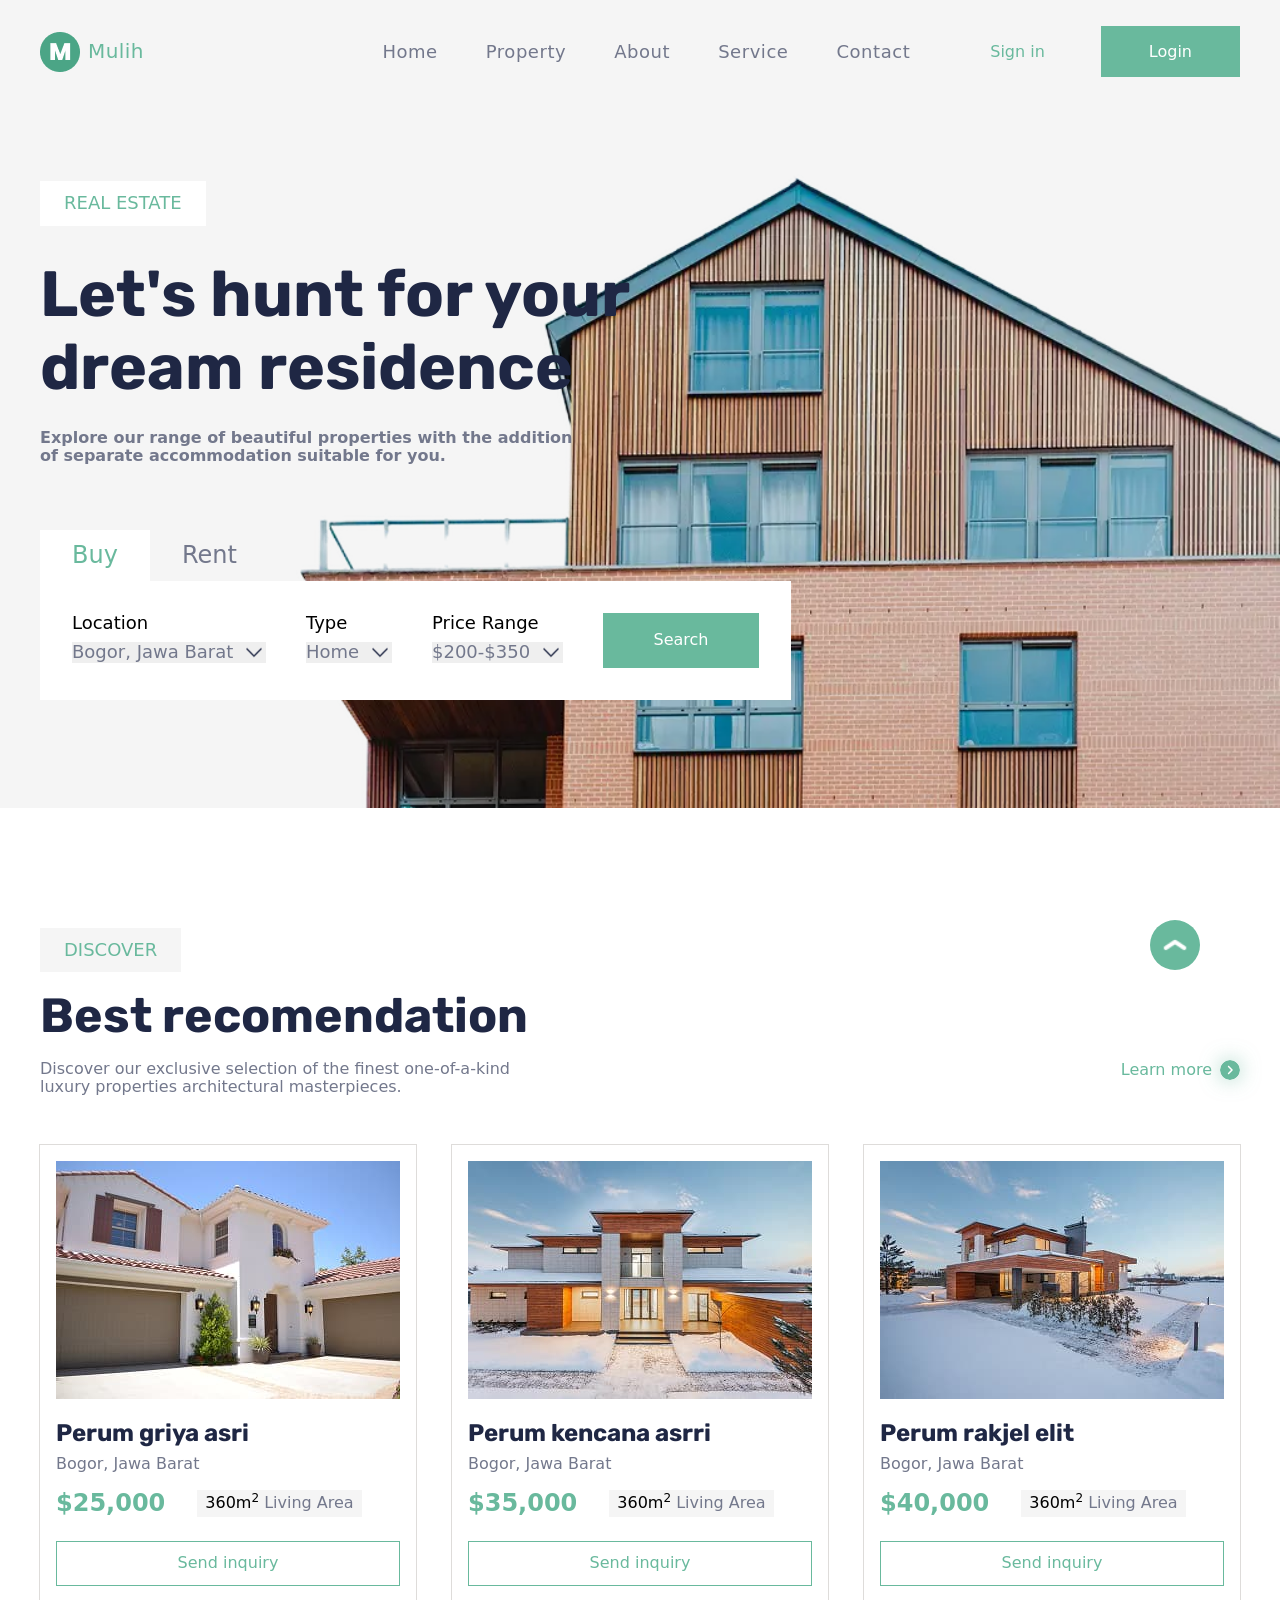
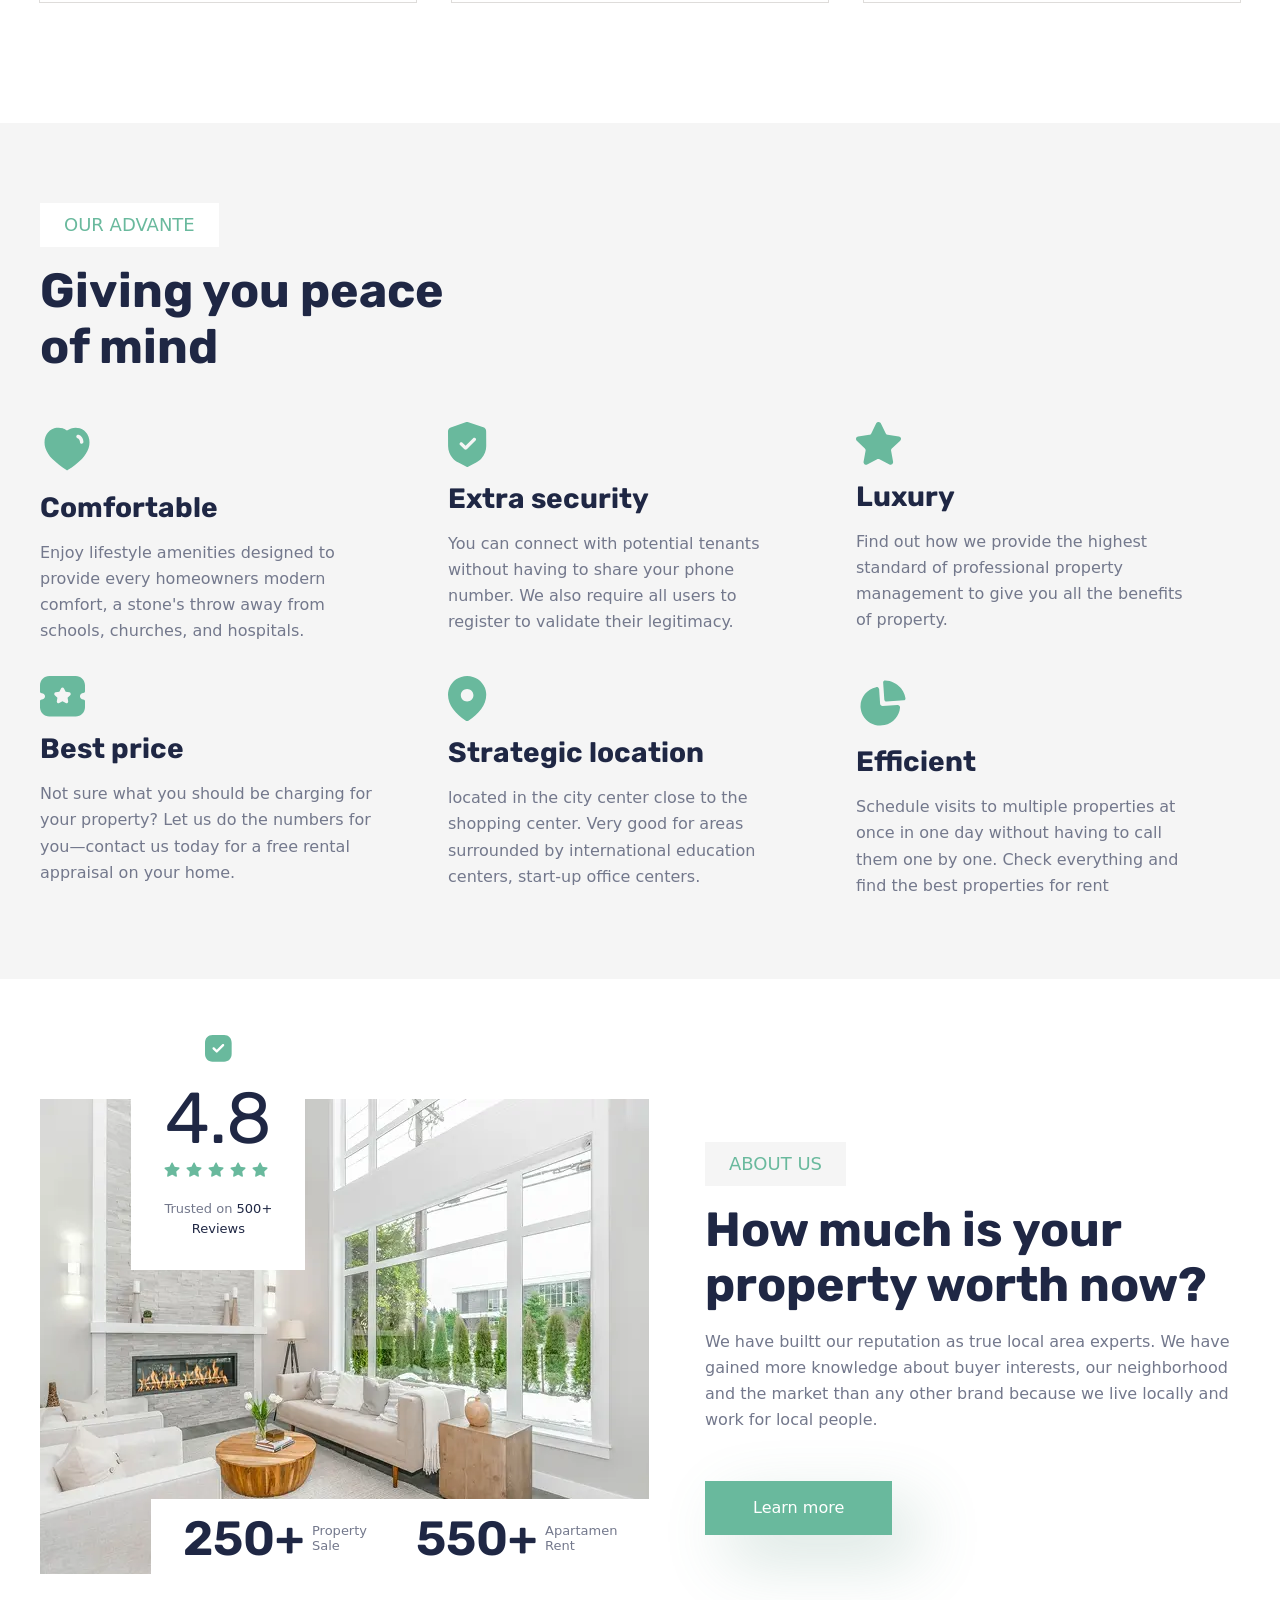
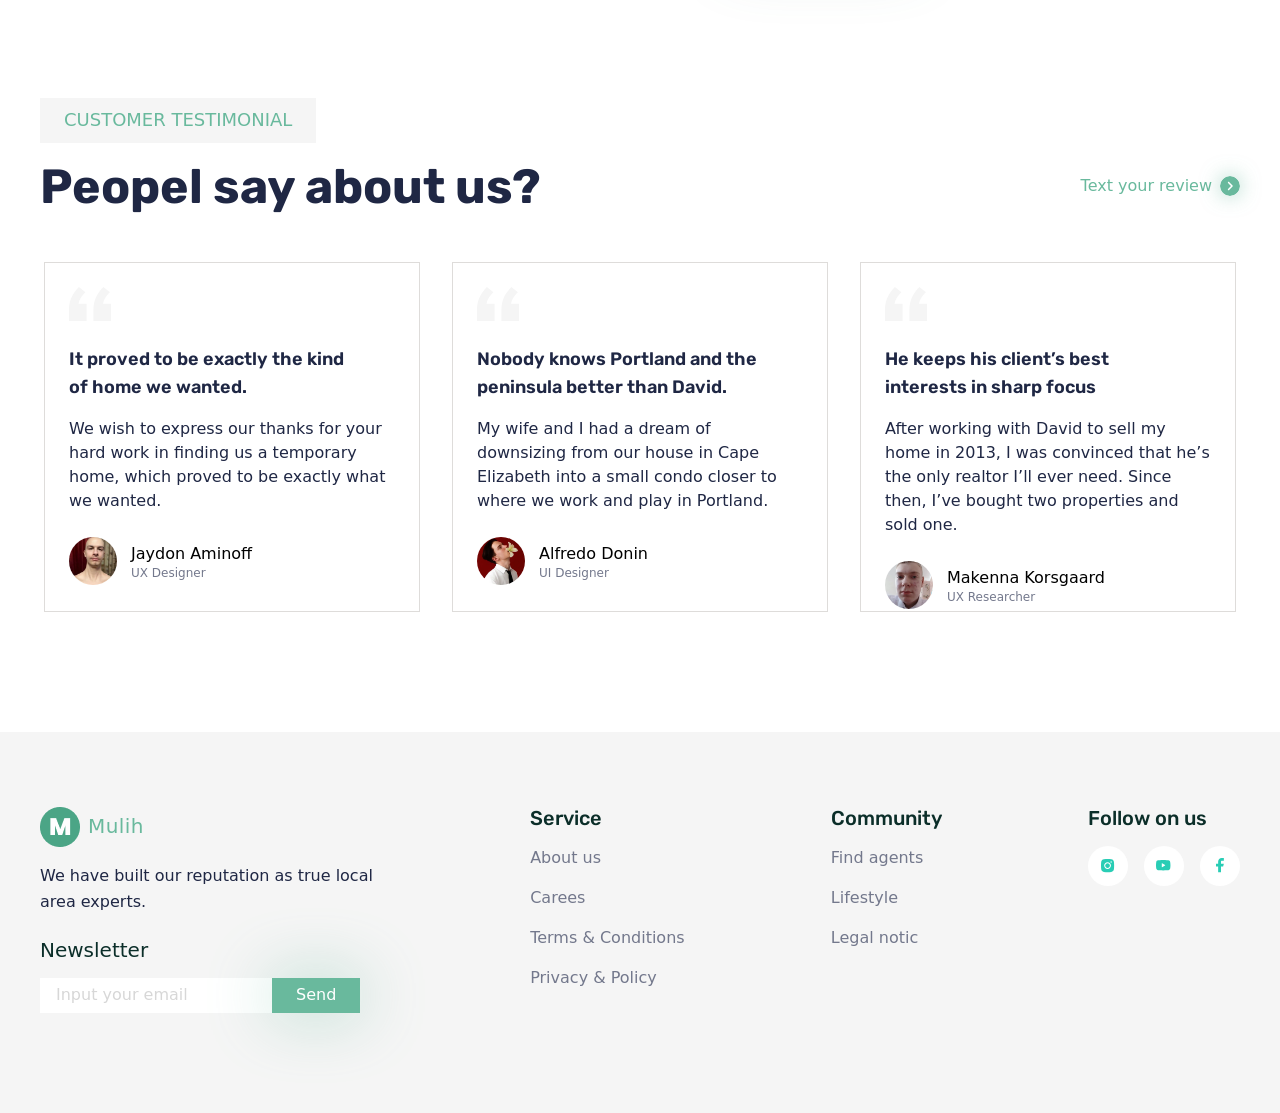
==== commit 5a6f659b: "javascript-add" ====
--- a/index.html
+++ b/index.html
@@ -29,6 +29,9 @@
     />
   </head>
   <body>
+    <a href="#home" class="arrow-up" id="arrow-up">
+        <img src="./img/icons/arrow-up.png" width="30" height="30" alt="arrow up">
+    </a>
     <div id="home"></div>
     <header class="header" id="header">
       <div class="container">
@@ -58,9 +61,9 @@
     </header>
     <main>
       <section class="hero-section" id="hero-section">
-        <div class="hero-animation">
+        <!-- <div class="hero-animation">
             <h3>ACTION <br><span>-50%</span></h3>
-        </div>
+        </div> -->
         <div class="container">
           <p class="hero-text-starter">REAL ESTATE</p>
           <h1 class="hero-title">Let's hunt for your dream residence</h1>
@@ -69,10 +72,10 @@
             separate accommodation suitable for you.
           </p>
           <ul class="hero-button-list">
-            <li><button class="hero-buy-button">Buy</button></li>
-            <li><button>Rent</button></li>
+            <li><button class="hero-buy-button" id="hero-buy-button">Buy</button></li>
+            <li><button id="hero-rent-button">Rent</button></li>
           </ul>
-          <form class="hero-form" action="#">
+          <form class="hero-form" id="hero-form" action="#">
             <div class="hero-form-wrapper">
               <label for="location">Location</label>
               <select name="location" id="location" class="select-place">
@@ -217,7 +220,17 @@
             <p class="customer_text-starter">CUSTOMER TESTIMONIAL</p>
             <div class="customer-title-wrapper">
                 <h2 class="customer_title">Peopel say about us?</h2>
-                <a href="#" class="learn-more-link">Learn more <img class="learn-more-link-image" src="./img/icons/arrow-icon.svg" alt="link.png"></a>
+                <button href="#" class="learn-more-link" id="customer_link-more">Text your review <img class="learn-more-link-image" src="./img/icons/arrow-icon.svg" alt="link.png"></button>
+            </div>
+            <div class="customer_window" id="customer_window">
+                <button class="customer_window-close" id="customer_window-close"><img class="customer_window-close-image" src="./img/icons/cross.png" width="25" height="25" alt="cross"></button>
+                <form action="#" class="customer_form">
+                    <div class="customer_form-name-wrapper">
+                        <label class="customer_form-name-label" for="customer_input-name">Enter your review</label>
+                        <textarea class="customer_form-name-input" name="customer_input-name" id=""></textarea>
+                    </div>
+                    <button class="customer_button-sumbit" type="submit">Submit</button>
+                </form>
             </div>
             <ul class="customer-list">
                 <li>
@@ -299,5 +312,6 @@
             </div>
         </div>
     </footer>
+    <script src="./js/script.js"></script>
   </body>
 </html>
--- a/css/main.min.css
+++ b/css/main.min.css
@@ -1 +1 @@
-*{margin:0;padding:0;box-sizing:border-box}html{scroll-behavior:smooth}a{text-decoration:none}ul{list-style:none}body{font-family:"Poppins",sans-serif}h1,h2,h3{font-family:"Rubik",sans-serif}button:hover{cursor:pointer}.header{padding:12px 0;background:#f5f5f5;position:sticky;top:0;z-index:100}@media screen and (min-width: 1240px){.header{padding:32px 0}}.header-wrapper{display:flex;flex-direction:column;gap:15px}@media screen and (min-width: 768px){.header-wrapper{align-items:center;justify-content:space-between;flex-direction:row}}.logo,.navigation,.nav-list,.login-list{display:flex;align-items:center}.logo{font-weight:500;font-size:20px;line-height:108%;letter-spacing:.02em;color:#69b99d;gap:8px}@media screen and (min-width: 1240px){.logo-image{width:40px;height:40px}}.nav-list{display:flex;overflow-x:auto;overflow-y:hidden;white-space:nowrap;gap:24px;font-weight:500;font-size:14px;letter-spacing:.03em}@media screen and (min-width: 768px){.nav-list{margin-right:12px;overflow-x:visible;overflow-y:visible;white-space:normal}}@media screen and (min-width: 1240px){.nav-list{gap:48px;margin-right:32px;font-size:18px}}.nav-list::-webkit-scrollbar{display:none}.nav-list li a{display:inline-block;color:#73788c;position:relative;transition:color .2s ease-in-out,transform .2s ease-in-out}.nav-list li a::after{content:"";position:absolute;width:6px;height:6px;background-color:#69b99d;border-radius:100%;bottom:-50%;left:50%;transform:translateX(-50%);opacity:0;transition:opacity .2s ease-in-out}.nav-list li a:hover{transform:translateY(-10px);color:#69b99d}.nav-list li a:hover::after{opacity:1}.login-list{gap:8px;position:absolute;top:14px;right:14px}@media screen and (min-width: 768px){.login-list{position:relative;top:0;right:0}}.login-list li a{padding:8px 24px;transition:background-color .2s ease-in-out}@media screen and (min-width: 1240px){.login-list li a{padding:16px 48px}}.login-list-sign{font-weight:500;font-size:12px;line-height:150%;letter-spacing:0em;color:#69b99d}.login-list-login{font-weight:500;font-size:12px;line-height:150%;letter-spacing:0em;color:#fff;background-color:#69b99d}@media screen and (min-width: 1240px){.login-list-sign,.login-list-login{font-size:16px}}.login-list li a:hover{background-color:#4b997e;color:#fff}.hero-section{padding-top:22px;padding-bottom:40px;background-color:#f5f5f5;background-image:url(".././img/hero-section/hero-background.webp");background-repeat:no-repeat;background-position:bottom;background-size:700px;position:relative}.hero-animation{display:none;position:absolute;right:20%;bottom:20%;background-color:#fc4848;padding:25px 75px;border-radius:35px;letter-spacing:.3em;animation:action-animation 2s ease-in-out 0s infinite alternate running}.hero-animation h3{display:flex;flex-direction:column;align-items:center;font-size:30px;color:#fff2f2}.hero-animation h3 span{color:#fff;font-size:35px}@media screen and (min-width: 768px){.hero-animation{display:block;padding:15px 55px;bottom:50%;right:10%}.hero-animation h3{font-size:15px}.hero-animation h3 span{font-size:20px}}@media screen and (min-width: 1240px){.hero-animation{right:15%;bottom:20%;padding:25px 75px}.hero-animation h3{font-size:30px}.hero-animation h3 span{font-size:35px}}@keyframes action-animation{0%{box-shadow:0 0 10px red;transform:scale(1);rotate:10deg}33%{box-shadow:0 0 16px red;transform:scale(1.2);rotate:-10deg}66%{box-shadow:0 0 10px red;transform:scale(1)}100%{box-shadow:0 0 10px red;transform:scale(1)}}@media screen and (min-width: 768px){.hero-section{padding-top:42px;background-position:right;background-size:600px;padding-bottom:80px}}@media screen and (min-width: 1240px){.hero-section{padding-top:77px;padding-bottom:108px;background-size:1000px}}.hero-text-starter{display:inline-block;color:#69b99d;font-size:14px;background-color:#fff;padding:12px 24px}@media screen and (min-width: 768px){.hero-text-starter{font-size:16px}}@media screen and (min-width: 1240px){.hero-text-starter{font-size:18px}}.hero-title{margin-top:32px;font-size:32px;color:#1f2744;width:300px;animation:tracking-in-expand .7s ease-in-out}@keyframes tracking-in-expand{0%{letter-spacing:-0.5em;opacity:0}100%{letter-spacing:normal;opacity:1}}@media screen and (min-width: 768px){.hero-title{font-size:48px;width:450px}}@media screen and (min-width: 1240px){.hero-title{font-size:64px;width:600px}}.hero-description{font-size:13px;color:#73788c;font-weight:600;width:250px;margin-top:10px;animation:tracking-in-expand .7s ease}@media screen and (min-width: 768px){.hero-description{width:350px;margin-top:15px;font-size:14px}}@media screen and (min-width: 1240px){.hero-description{font-size:16px;width:550px;margin-top:24px}}.hero-button-list{display:flex;margin-top:32px}.hero-button-list button{border:none;padding:12px 32px;font-weight:500;font-size:18px;background-color:#f5f5f5;color:#73788c;transition:color .2s linear}.hero-button-list button.hero-buy-button{background-color:#fff;color:#69b99d}.hero-button-list button:hover{color:#69b99d}@media screen and (min-width: 768px){.hero-button-list{margin-top:48px}.hero-button-list button{font-size:20px}}@media screen and (min-width: 1240px){.hero-button-list{margin-top:64px}.hero-button-list button{font-size:24px}}.hero-form{display:flex;flex-direction:column;background-color:#fff;padding:32px;gap:40px}.hero-form .hero-form-wrapper{display:flex;flex-direction:column;gap:8px;font-size:18px}.hero-form .hero-form-wrapper .select-type{width:86px}.hero-form .hero-form-wrapper select{-webkit-appearance:none;-moz-appearance:none;appearance:none;background-image:url(".././img/icons/arrow-down-icon.png");background-repeat:no-repeat;background-size:24px;background-position:right;padding-right:32px;border:none;color:#73788c}.hero-form .hero-form-wrapper select:focus{outline:none}.hero-form .hero-form-button{padding:18px 48px;width:200px;font-size:16px;background-color:#69b99d;border:none;color:#fff;transition:background-color .2s ease-in-out,transform .2s ease-in-out}.hero-form .hero-form-button:hover{background-color:#7ac9ad;transform:scale(1.1)}@media screen and (min-width: 768px){.hero-form{flex-direction:row;width:740px}}@media screen and (min-width: 1240px){.hero-form{flex-direction:row;width:751px}}.container{display:block;padding:0 20px;width:100%;margin:0 auto}@media screen and (min-width: 480px){.container{width:480px}}@media screen and (min-width: 768px){.container{width:768px}}@media screen and (min-width: 1240px){.container{width:1240px}}.discover-section{padding-top:50px;padding-bottom:50px}@media screen and (min-width: 768px){.discover-section{padding-top:80px;padding-bottom:80px}}@media screen and (min-width: 1240px){.discover-section{padding-top:120px;padding-bottom:120px}}.discover-text-starter{display:inline-block;color:#69b99d;font-size:14px;background-color:#f5f5f5;padding:12px 24px}@media screen and (min-width: 768px){.discover-text-starter{display:block;margin:0 auto;width:130px;font-size:16px}}@media screen and (min-width: 1240px){.discover-text-starter{font-size:18px;display:inline-block;width:auto}}.discover-title{font-size:24px;color:#1f2744;margin-top:16px}@media screen and (min-width: 768px){.discover-title{font-size:30px;text-align:center}}@media screen and (min-width: 1240px){.discover-title{font-size:48px;text-align:left}}.discover-text-wrapper{display:flex;flex-direction:column;gap:15px}@media screen and (min-width: 768px){.discover-text-wrapper{justify-content:center}}@media screen and (min-width: 1240px){.discover-text-wrapper{align-items:center;justify-content:space-between;flex-direction:row;gap:0}}.discover-text-wrapper .learn-more-link{display:flex;align-items:center;color:#69b99d;gap:8px;transition:transform .2s linear}.discover-text-wrapper .learn-more-link:hover{transform:scale(1.1)}.discover-text-wrapper .learn-more-link .learn-more-link-image{box-shadow:0 0 20px 0 rgba(105,185,157,.58);border-radius:50%}.discover-text-wrapper .discover-description{font-size:13px;color:#73788c;width:300px;margin-top:16px}@media screen and (min-width: 768px){.discover-text-wrapper .discover-description{font-size:14px;text-align:center;width:100%}}@media screen and (min-width: 1240px){.discover-text-wrapper .discover-description{width:500px;font-size:16px;text-align:left}}.discover-list{display:flex;flex-direction:column;gap:24px;margin-top:24px}@media screen and (min-width: 768px){.discover-list{flex-direction:row;flex-wrap:wrap;align-items:center;justify-content:center}}@media screen and (min-width: 1240px){.discover-list{gap:34px;margin-top:48px;flex-wrap:nowrap}}.discover-list li{padding:16px;border:1px solid #dedcda}.discover-list li img{width:250px;height:173px}@media screen and (min-width: 1240px){.discover-list li img{width:344px;height:238px}}.discover-list li .discover-list-item-title{font-size:20px;color:#1f2744;margin-top:16px}@media screen and (min-width: 1240px){.discover-list li .discover-list-item-title{font-size:24px}}.discover-list li .discover-list-description{font-size:13px;color:#73788c;margin-top:8px}@media screen and (min-width: 1240px){.discover-list li .discover-list-description{font-size:16px}}.discover-list li .discover-money-area-group{display:flex;align-items:center;gap:32px;margin-top:16px}.discover-list li .discover-money-area-group .discover-list-item-price{color:#69b99d;font-size:20px;font-weight:600}@media screen and (min-width: 1240px){.discover-list li .discover-money-area-group .discover-list-item-price{font-size:24px}}.discover-list li .discover-money-area-group .discover-list-item-area{font-size:12px;background-color:#f5f5f5;padding:4px 8px}@media screen and (min-width: 1240px){.discover-list li .discover-money-area-group .discover-list-item-area{font-size:16px}}.discover-list li .discover-money-area-group .discover-list-item-area span{color:#73788c}.discover-list li .discover-list-item-button{display:flex;justify-content:center;color:#69b99d;margin-top:18px;border:1px solid #69b99d;padding:12px;font-size:16px;transition:background-color .2s ease-in-out,color .2s ease-in-out,box-shadow .2s ease-in-out}.discover-list li .discover-list-item-button:hover{background-color:#69b99d;color:#fff;box-shadow:0 0 8px #69b99d}@media screen and (min-width: 1240px){.discover-list li .discover-list-item-button{margin-top:24px}}.our_advante-section{background-color:#f5f5f5;padding-bottom:30px;padding-top:30px}@media screen and (min-width: 1240px){.our_advante-section{padding-bottom:80px;padding-top:80px}}.our_text-starter{display:inline-block;color:#69b99d;font-size:14px;background-color:#fff;padding:12px 24px}@media screen and (min-width: 768px){.our_text-starter{font-size:16px}}@media screen and (min-width: 1240px){.our_text-starter{font-size:18px}}.our_advante-title{font-size:24px;color:#1f2744;width:226px;margin-top:16px}@media screen and (min-width: 768px){.our_advante-title{font-size:30px;width:336px}}@media screen and (min-width: 1240px){.our_advante-title{font-size:48px;width:436px}}.our_advante-list{display:flex;flex-wrap:wrap;justify-content:center;align-items:center;margin-top:48px;gap:32px}@media screen and (min-width: 1240px){.our_advante-list{justify-content:flex-start;align-items:flex-start}}.our_advante-list li{width:276px}@media screen and (min-width: 1240px){.our_advante-list li{width:376px}}.our_advante-list li h3{font-size:18px;font-weight:700;color:#1f2744;margin-top:16px;text-align:center}@media screen and (min-width: 768px){.our_advante-list li h3{font-size:23px}}@media screen and (min-width: 1240px){.our_advante-list li h3{font-size:28px;text-align:left}}.our_advante-list li p{font-weight:400;font-size:13px;color:#73788c;margin-top:16px;width:100%;line-height:163%;text-align:center}@media screen and (min-width: 768px){.our_advante-list li p{font-size:16px}}@media screen and (min-width: 1240px){.our_advante-list li p{width:336px;text-align:left}}.our_advante-list li img{display:block;margin:0 auto}@media screen and (min-width: 1240px){.our_advante-list li img{margin:0}}.about_us-section{padding-top:60px}@media screen and (min-width: 768px){.about_us-section{padding-top:80px}}@media screen and (min-width: 1240px){.about_us-section{padding-top:120px}}.about_image-wrapper{position:relative}.about_image-wrapper .about-main-image{width:270px;height:222px}@media screen and (min-width: 768px){.about_image-wrapper .about-main-image{width:409px;height:319px}}@media screen and (min-width: 1240px){.about_image-wrapper .about-main-image{width:609px;height:475px}}.about_image-wrapper .about_review-card{position:absolute;top:-20%;left:15%;padding:15px;background-color:#fff}@media screen and (min-width: 768px){.about_image-wrapper .about_review-card{padding:23px}}@media screen and (min-width: 1240px){.about_image-wrapper .about_review-card{padding:32px}}.about_image-wrapper .about_review-card .about_review-title{font-weight:400;font-size:32px;color:#1f2744;margin-top:16px}@media screen and (min-width: 768px){.about_image-wrapper .about_review-card .about_review-title{font-size:52px;text-align:center}}@media screen and (min-width: 1240px){.about_image-wrapper .about_review-card .about_review-title{font-size:72px;text-align:center}}.about_image-wrapper .about_review-card .about_review-description{margin:0 auto;width:55px;font-size:10px;text-align:center;margin-top:16px;color:#73788c}@media screen and (min-width: 768px){.about_image-wrapper .about_review-card .about_review-description{font-size:12px;width:80px}}@media screen and (min-width: 1240px){.about_image-wrapper .about_review-card .about_review-description{font-size:13px;text-align:center;line-height:150%;width:110px}}.about_image-wrapper .about_review-card .about_review-description-span{color:#1f2744}.about_image-wrapper .about_review-card .about_image-checkmark-wrapper{display:flex;align-items:center;justify-content:center}.about_image-wrapper .about_review-card .about_image-checkmark-wrapper .about_image-checkmark{width:22px;height:22px}@media screen and (min-width: 1240px){.about_image-wrapper .about_review-card .about_image-checkmark-wrapper .about_image-checkmark{width:27px;height:27px}}.about_image-wrapper .about_review-card .about_image-stars{width:46px;height:9px}@media screen and (min-width: 768px){.about_image-wrapper .about_review-card .about_image-stars{width:76px;height:13px}}@media screen and (min-width: 1240px){.about_image-wrapper .about_review-card .about_image-stars{width:106px;height:18px}}.about_image-wrapper .about_rent-list{position:absolute;bottom:0;right:0;display:flex;align-items:center;background-color:#fff;padding:6px 16px}@media screen and (min-width: 768px){.about_image-wrapper .about_rent-list{gap:12px;padding:8px 23px}}@media screen and (min-width: 1240px){.about_image-wrapper .about_rent-list{padding:12px 32px;gap:32px}}.about_image-wrapper .about_rent-list li{display:flex;align-items:center}.about_image-wrapper .about_rent-list li h3{font-weight:600;font-size:24px;color:#1f2744}@media screen and (min-width: 768px){.about_image-wrapper .about_rent-list li h3{font-size:30px}}@media screen and (min-width: 1240px){.about_image-wrapper .about_rent-list li h3{font-size:48px}}.about_image-wrapper .about_rent-list li p{color:#73788c;font-size:10px;margin-left:8px}@media screen and (min-width: 768px){.about_image-wrapper .about_rent-list li p{width:62px}}@media screen and (min-width: 1240px){.about_image-wrapper .about_rent-list li p{width:72px;font-size:13px}}.about_us-wrapper{display:flex;align-items:center;flex-direction:column-reverse;gap:56px}@media screen and (min-width: 768px){.about_us-wrapper{flex-direction:row;justify-content:space-between}}.about_us-wrapper .about_text-starter{display:inline-block;color:#69b99d;font-size:16px;background-color:#f5f5f5;padding:12px 24px}@media screen and (min-width: 1240px){.about_us-wrapper .about_text-starter{font-size:18px}}.about_us-wrapper .about_us-title{font-size:24px;color:#1f2744;margin-top:16px}@media screen and (min-width: 1240px){.about_us-wrapper .about_us-title{font-size:48px}}.about_us-wrapper .about_us-description{font-size:13px;color:#73788c;line-height:163%;margin-top:16px}@media screen and (min-width: 1240px){.about_us-wrapper .about_us-description{font-size:16px}}.about_us-wrapper .about_us-link{display:inline-block;margin-top:24px;padding:9px 24px;font-size:13px;color:#fff;background-color:#69b99d;box-shadow:24px 24px 65px 0 rgba(81,140,119,.24);transition:background-color .2s ease-in-out,box-shadow .2s ease-in-out,transform .2s ease-in-out}@media screen and (min-width: 1240px){.about_us-wrapper .about_us-link{margin-top:48px;padding:18px 48px;font-size:16px}}.about_us-wrapper .about_us-link:hover{background-color:#81d4b7;box-shadow:24px 24px 65px 0 rgba(102,189,158,.24);transform:scale(1.05)}.customer_testimonial_section{padding:60px 0}@media screen and (min-width: 768px){.customer_testimonial_section{padding:90px 0}}@media screen and (min-width: 1240px){.customer_testimonial_section{padding:120px 0}}.customer_text-starter{display:inline-block;color:#69b99d;font-size:14px;background-color:#f5f5f5;padding:12px 24px}@media screen and (min-width: 768px){.customer_text-starter{font-size:16px}}@media screen and (min-width: 1240px){.customer_text-starter{font-size:18px}}.customer-title-wrapper{display:flex;flex-direction:column;gap:10px;margin-top:16px}@media screen and (min-width: 768px){.customer-title-wrapper{align-items:center;justify-content:space-between;flex-direction:row;gap:0}}.customer-title-wrapper .customer_title{font-size:24px;color:#1f2744}@media screen and (min-width: 1240px){.customer-title-wrapper .customer_title{font-size:48px}}.customer-title-wrapper .learn-more-link{display:flex;align-items:center;color:#69b99d;gap:8px;transition:transform .2s linear;font-size:13px}.customer-title-wrapper .learn-more-link:hover{transform:scale(1.1)}.customer-title-wrapper .learn-more-link .learn-more-link-image{box-shadow:0 0 20px 0 rgba(105,185,157,.58);border-radius:50%}@media screen and (min-width: 1240px){.customer-title-wrapper .learn-more-link{font-size:16px}}.customer-list{display:flex;align-items:center;flex-wrap:wrap;justify-content:center;gap:32px;margin-top:48px}@media screen and (min-width: 1240px){.customer-list{flex-wrap:nowrap}}.customer-list li{width:276px;height:350px;padding:24px;padding-top:82px;border:1px solid #dedcda;position:relative}@media screen and (min-width: 1240px){.customer-list li{width:376px;height:350px}}.customer-list li::after{content:"";position:absolute;top:24px;left:24px;display:block;width:32px;height:24px;background-image:url(.././img/customer-testimonial-section/after.svg);background-size:cover}@media screen and (min-width: 1240px){.customer-list li::after{width:42px;height:34px}}.customer-list li h3{color:#1f2744;font-weight:600;line-height:156%;width:205px;font-size:15px}@media screen and (min-width: 1240px){.customer-list li h3{width:285px;font-size:18px}}.customer-list li .customer-review-description{color:#1f2744;margin-top:16px;line-height:150%;font-size:12px}@media screen and (min-width: 1240px){.customer-list li .customer-review-description{font-size:16px}}.customer-list li .customer-list-review-wrapper{display:flex;align-items:center;margin-top:24px;gap:14px}.customer-list li .customer-list-review-wrapper .customer-list-review-name{font-size:16px;line-height:163%;font-weight:500}.customer-list li .customer-list-review-wrapper .customer-list-review-job{font-size:12px;color:#73788c}.customer-list li .customer-list-review-wrapper img{-o-object-fit:cover;object-fit:cover;border-radius:50%}.footer{padding:75px 0 100px 0;background-color:#f5f5f5}.footer-wrapper{display:flex;justify-content:space-between;flex-wrap:wrap;gap:20px}.footer-wrapper .footer-description{font-size:13px;line-height:163%;color:#1f2744;width:244px;margin-top:16px}@media screen and (min-width: 768px){.footer-wrapper .footer-description{font-size:16px;width:344px}}.footer-wrapper .footer-form-title{display:inline-block;font-size:17px;font-weight:500;color:#0b2e29;margin-top:24px}@media screen and (min-width: 768px){.footer-wrapper .footer-form-title{font-size:20px}}.footer-wrapper .footer-form-wrapper{display:flex;align-items:center;gap:0;margin-top:16px}.footer-wrapper .footer-form-wrapper .footer-input{border:none;padding:8px 16px;width:180px}@media screen and (min-width: 768px){.footer-wrapper .footer-form-wrapper .footer-input{width:auto}}.footer-wrapper .footer-form-wrapper .footer-input::-moz-placeholder{font-weight:400;font-size:14px;color:#d7d7d7}.footer-wrapper .footer-form-wrapper .footer-input::placeholder{font-weight:400;font-size:14px;color:#d7d7d7}@media screen and (min-width: 768px){.footer-wrapper .footer-form-wrapper .footer-input::-moz-placeholder{font-size:16px}.footer-wrapper .footer-form-wrapper .footer-input::placeholder{font-size:16px}}.footer-wrapper .footer-form-wrapper .footer-input:focus{outline:none}.footer-wrapper .footer-form-wrapper .footer-form-button{border:none;padding:8px 24px;color:#fff;background-color:#69b99d;box-shadow:0 0 65px 0 rgba(105,185,157,.48);transition:box-shadow .2s ease-in-out,background-color .2s ease-in-out}.footer-wrapper .footer-form-wrapper .footer-form-button:hover{box-shadow:0 0 65px #13df97;background-color:#95dbac}.footer-wrapper .footer-list{display:flex;flex-direction:column;gap:16px}.footer-wrapper .footer-list li a{display:block;font-weight:400;font-size:13px;color:#73788c;line-height:150%;transition:transform .1s linear}.footer-wrapper .footer-list li a:hover{transform:translateY(-5px)}@media screen and (min-width: 768px){.footer-wrapper .footer-list li a{font-size:16px}}.footer-wrapper h3{margin-bottom:16px;font-weight:500;font-size:16px;color:#0b2e29}@media screen and (min-width: 768px){.footer-wrapper h3{font-size:20px}}.footer-social-list{display:flex;align-items:center;gap:16px}.footer-social-list li a{width:40px;height:40px;border-radius:50%;display:flex;align-items:center;justify-content:center;background-color:#fff;transition:box-shadow .1s ease-in-out,transform .1s ease-in-out}.footer-social-list li a:hover{box-shadow:0 0 10px #dbfddb;transform:scale(1.1)}/*# sourceMappingURL=main.min.css.map */+*{margin:0;padding:0;box-sizing:border-box}html{scroll-behavior:smooth}a{text-decoration:none}ul{list-style:none}body{font-family:"Poppins",sans-serif}h1,h2,h3{font-family:"Rubik",sans-serif}button:hover{cursor:pointer}.header{padding:12px 0;background:#f5f5f5;position:sticky;top:0;z-index:1000}@media screen and (min-width: 1240px){.header{padding:32px 0}}.header-wrapper{display:flex;flex-direction:column;gap:15px}.header-menu-button{border:none;background-color:none;border-radius:50%}@media screen and (min-width: 768px){.header-wrapper{align-items:center;justify-content:space-between;flex-direction:row}}.logo,.navigation,.nav-list,.login-list{display:flex;align-items:center}.logo{font-weight:500;font-size:20px;line-height:108%;letter-spacing:.02em;color:#69b99d;gap:8px}@media screen and (min-width: 1240px){.logo-image{width:40px;height:40px}}.nav-list{display:flex;overflow-x:auto;overflow-y:hidden;white-space:nowrap;gap:24px;font-weight:500;font-size:14px;letter-spacing:.03em}@media screen and (min-width: 768px){.nav-list{margin-right:12px;overflow-x:visible;overflow-y:visible;white-space:normal}}@media screen and (min-width: 1240px){.nav-list{gap:48px;margin-right:32px;font-size:18px}}.nav-list::-webkit-scrollbar{display:none}.nav-list li a{display:inline-block;color:#73788c;position:relative;transition:color .2s ease-in-out,transform .2s ease-in-out}.nav-list li a::after{content:"";position:absolute;width:6px;height:6px;background-color:#69b99d;border-radius:100%;bottom:-50%;left:50%;transform:translateX(-50%);opacity:0;transition:opacity .2s ease-in-out}.nav-list li a:hover{transform:translateY(-10px);color:#69b99d}.nav-list li a:hover::after{opacity:1}.login-list{gap:8px;position:absolute;top:14px;right:14px}@media screen and (min-width: 768px){.login-list{position:relative;top:0;right:0}}.login-list li a{padding:8px 24px;transition:background-color .2s ease-in-out}@media screen and (min-width: 1240px){.login-list li a{padding:16px 48px}}.login-list-sign{font-weight:500;font-size:12px;line-height:150%;letter-spacing:0em;color:#69b99d}.login-list-login{font-weight:500;font-size:12px;line-height:150%;letter-spacing:0em;color:#fff;background-color:#69b99d}@media screen and (min-width: 1240px){.login-list-sign,.login-list-login{font-size:16px}}.login-list li a:hover{background-color:#4b997e;color:#fff}.hero-section{padding-top:22px;padding-bottom:40px;background-color:#f5f5f5;background-image:url(".././img/hero-section/hero-background.webp");background-repeat:no-repeat;background-position:bottom;background-size:700px;position:relative}@media screen and (min-width: 768px){.hero-section{padding-top:42px;background-position:right;background-size:600px;padding-bottom:80px}}@media screen and (min-width: 1240px){.hero-section{padding-top:77px;padding-bottom:108px;background-size:1000px}}.hero-text-starter{display:inline-block;color:#69b99d;font-size:14px;background-color:#fff;padding:12px 24px}@media screen and (min-width: 768px){.hero-text-starter{font-size:16px}}@media screen and (min-width: 1240px){.hero-text-starter{font-size:18px}}.hero-title{margin-top:32px;font-size:32px;color:#1f2744;width:300px;animation:tracking-in-expand .7s ease-in-out}@keyframes tracking-in-expand{0%{letter-spacing:-0.5em;opacity:0}100%{letter-spacing:normal;opacity:1}}@media screen and (min-width: 768px){.hero-title{font-size:48px;width:450px}}@media screen and (min-width: 1240px){.hero-title{font-size:64px;width:600px}}.hero-description{font-size:13px;color:#73788c;font-weight:600;width:250px;margin-top:10px;animation:tracking-in-expand .7s ease}@media screen and (min-width: 768px){.hero-description{width:350px;margin-top:15px;font-size:14px}}@media screen and (min-width: 1240px){.hero-description{font-size:16px;width:550px;margin-top:24px}}.hero-button-list{display:flex;margin-top:32px}.hero-button-list button{border:none;padding:12px 32px;font-weight:500;font-size:18px;background-color:#f5f5f5;color:#73788c;transition:all .3s ease-in-out}.hero-button-list button.hero-buy-button{background-color:#fff;color:#69b99d}.hero-button-list button:hover{color:#69b99d}@media screen and (min-width: 768px){.hero-button-list{margin-top:48px}.hero-button-list button{font-size:20px}}@media screen and (min-width: 1240px){.hero-button-list{margin-top:64px}.hero-button-list button{font-size:24px}}.hero-form{display:flex;flex-direction:column;background-color:#fff;padding:32px;gap:40px;transition:margin .3s ease-in-out}.hero-form.hero-form-rent{margin-left:109px}.hero-form .hero-form-wrapper{display:flex;flex-direction:column;gap:8px;font-size:18px}.hero-form .hero-form-wrapper .select-type{width:86px}.hero-form .hero-form-wrapper select{-webkit-appearance:none;-moz-appearance:none;appearance:none;background-image:url(".././img/icons/arrow-down-icon.png");background-repeat:no-repeat;background-size:24px;background-position:right;padding-right:32px;border:none;color:#73788c}.hero-form .hero-form-wrapper select:focus{outline:none}.hero-form .hero-form-button{padding:18px 48px;width:200px;font-size:16px;background-color:#69b99d;border:none;color:#fff;transition:background-color .2s ease-in-out,transform .2s ease-in-out}.hero-form .hero-form-button:hover{background-color:#7ac9ad;transform:scale(1.1)}@media screen and (min-width: 768px){.hero-form{flex-direction:row;width:740px}}@media screen and (min-width: 1240px){.hero-form{flex-direction:row;width:751px}}.container{display:block;padding:0 20px;width:100%;margin:0 auto}@media screen and (min-width: 480px){.container{width:480px}}@media screen and (min-width: 768px){.container{width:768px}}@media screen and (min-width: 1240px){.container{width:1240px}}.discover-section{padding-top:50px;padding-bottom:50px}@media screen and (min-width: 768px){.discover-section{padding-top:80px;padding-bottom:80px}}@media screen and (min-width: 1240px){.discover-section{padding-top:120px;padding-bottom:120px}}.discover-text-starter{display:inline-block;color:#69b99d;font-size:14px;background-color:#f5f5f5;padding:12px 24px}@media screen and (min-width: 768px){.discover-text-starter{display:block;margin:0 auto;width:130px;font-size:16px}}@media screen and (min-width: 1240px){.discover-text-starter{font-size:18px;display:inline-block;width:auto}}.discover-title{font-size:24px;color:#1f2744;margin-top:16px}@media screen and (min-width: 768px){.discover-title{font-size:30px;text-align:center}}@media screen and (min-width: 1240px){.discover-title{font-size:48px;text-align:left}}.discover-text-wrapper{display:flex;flex-direction:column;gap:15px}@media screen and (min-width: 768px){.discover-text-wrapper{justify-content:center}}@media screen and (min-width: 1240px){.discover-text-wrapper{align-items:center;justify-content:space-between;flex-direction:row;gap:0}}.discover-text-wrapper .learn-more-link{display:flex;align-items:center;color:#69b99d;gap:8px;transition:transform .2s linear}.discover-text-wrapper .learn-more-link:hover{transform:scale(1.1)}.discover-text-wrapper .learn-more-link .learn-more-link-image{box-shadow:0 0 20px 0 rgba(105,185,157,.58);border-radius:50%}.discover-text-wrapper .discover-description{font-size:13px;color:#73788c;width:300px;margin-top:16px}@media screen and (min-width: 768px){.discover-text-wrapper .discover-description{font-size:14px;text-align:center;width:100%}}@media screen and (min-width: 1240px){.discover-text-wrapper .discover-description{width:500px;font-size:16px;text-align:left}}.discover-list{display:flex;flex-direction:column;gap:24px;margin-top:24px}@media screen and (min-width: 768px){.discover-list{flex-direction:row;flex-wrap:wrap;align-items:center;justify-content:center}}@media screen and (min-width: 1240px){.discover-list{gap:34px;margin-top:48px;flex-wrap:nowrap}}.discover-list li{padding:16px;border:1px solid #dedcda}.discover-list li img{width:250px;height:173px}@media screen and (min-width: 1240px){.discover-list li img{width:344px;height:238px}}.discover-list li .discover-list-item-title{font-size:20px;color:#1f2744;margin-top:16px}@media screen and (min-width: 1240px){.discover-list li .discover-list-item-title{font-size:24px}}.discover-list li .discover-list-description{font-size:13px;color:#73788c;margin-top:8px}@media screen and (min-width: 1240px){.discover-list li .discover-list-description{font-size:16px}}.discover-list li .discover-money-area-group{display:flex;align-items:center;gap:32px;margin-top:16px}.discover-list li .discover-money-area-group .discover-list-item-price{color:#69b99d;font-size:20px;font-weight:600}@media screen and (min-width: 1240px){.discover-list li .discover-money-area-group .discover-list-item-price{font-size:24px}}.discover-list li .discover-money-area-group .discover-list-item-area{font-size:12px;background-color:#f5f5f5;padding:4px 8px}@media screen and (min-width: 1240px){.discover-list li .discover-money-area-group .discover-list-item-area{font-size:16px}}.discover-list li .discover-money-area-group .discover-list-item-area span{color:#73788c}.discover-list li .discover-list-item-button{display:flex;justify-content:center;color:#69b99d;margin-top:18px;border:1px solid #69b99d;padding:12px;font-size:16px;transition:background-color .2s ease-in-out,color .2s ease-in-out,box-shadow .2s ease-in-out}.discover-list li .discover-list-item-button:hover{background-color:#69b99d;color:#fff;box-shadow:0 0 8px #69b99d}@media screen and (min-width: 1240px){.discover-list li .discover-list-item-button{margin-top:24px}}.our_advante-section{background-color:#f5f5f5;padding-bottom:30px;padding-top:30px}@media screen and (min-width: 1240px){.our_advante-section{padding-bottom:80px;padding-top:80px}}.our_text-starter{display:inline-block;color:#69b99d;font-size:14px;background-color:#fff;padding:12px 24px}@media screen and (min-width: 768px){.our_text-starter{font-size:16px}}@media screen and (min-width: 1240px){.our_text-starter{font-size:18px}}.our_advante-title{font-size:24px;color:#1f2744;width:226px;margin-top:16px}@media screen and (min-width: 768px){.our_advante-title{font-size:30px;width:336px}}@media screen and (min-width: 1240px){.our_advante-title{font-size:48px;width:436px}}.our_advante-list{display:flex;flex-wrap:wrap;justify-content:center;align-items:center;margin-top:48px;gap:32px}@media screen and (min-width: 1240px){.our_advante-list{justify-content:flex-start;align-items:flex-start}}.our_advante-list li{width:276px}@media screen and (min-width: 1240px){.our_advante-list li{width:376px}}.our_advante-list li h3{font-size:18px;font-weight:700;color:#1f2744;margin-top:16px;text-align:center}@media screen and (min-width: 768px){.our_advante-list li h3{font-size:23px}}@media screen and (min-width: 1240px){.our_advante-list li h3{font-size:28px;text-align:left}}.our_advante-list li p{font-weight:400;font-size:13px;color:#73788c;margin-top:16px;width:100%;line-height:163%;text-align:center}@media screen and (min-width: 768px){.our_advante-list li p{font-size:16px}}@media screen and (min-width: 1240px){.our_advante-list li p{width:336px;text-align:left}}.our_advante-list li img{display:block;margin:0 auto}@media screen and (min-width: 1240px){.our_advante-list li img{margin:0}}.about_us-section{padding-top:60px}@media screen and (min-width: 768px){.about_us-section{padding-top:80px}}@media screen and (min-width: 1240px){.about_us-section{padding-top:120px}}.about_image-wrapper{position:relative}.about_image-wrapper .about-main-image{width:270px;height:222px}@media screen and (min-width: 768px){.about_image-wrapper .about-main-image{width:409px;height:319px}}@media screen and (min-width: 1240px){.about_image-wrapper .about-main-image{width:609px;height:475px}}.about_image-wrapper .about_review-card{position:absolute;top:-20%;left:15%;padding:15px;background-color:#fff}@media screen and (min-width: 768px){.about_image-wrapper .about_review-card{padding:23px}}@media screen and (min-width: 1240px){.about_image-wrapper .about_review-card{padding:32px}}.about_image-wrapper .about_review-card .about_review-title{font-weight:400;font-size:32px;color:#1f2744;margin-top:16px}@media screen and (min-width: 768px){.about_image-wrapper .about_review-card .about_review-title{font-size:52px;text-align:center}}@media screen and (min-width: 1240px){.about_image-wrapper .about_review-card .about_review-title{font-size:72px;text-align:center}}.about_image-wrapper .about_review-card .about_review-description{margin:0 auto;width:55px;font-size:10px;text-align:center;margin-top:16px;color:#73788c}@media screen and (min-width: 768px){.about_image-wrapper .about_review-card .about_review-description{font-size:12px;width:80px}}@media screen and (min-width: 1240px){.about_image-wrapper .about_review-card .about_review-description{font-size:13px;text-align:center;line-height:150%;width:110px}}.about_image-wrapper .about_review-card .about_review-description-span{color:#1f2744}.about_image-wrapper .about_review-card .about_image-checkmark-wrapper{display:flex;align-items:center;justify-content:center}.about_image-wrapper .about_review-card .about_image-checkmark-wrapper .about_image-checkmark{width:22px;height:22px}@media screen and (min-width: 1240px){.about_image-wrapper .about_review-card .about_image-checkmark-wrapper .about_image-checkmark{width:27px;height:27px}}.about_image-wrapper .about_review-card .about_image-stars{width:46px;height:9px}@media screen and (min-width: 768px){.about_image-wrapper .about_review-card .about_image-stars{width:76px;height:13px}}@media screen and (min-width: 1240px){.about_image-wrapper .about_review-card .about_image-stars{width:106px;height:18px}}.about_image-wrapper .about_rent-list{position:absolute;bottom:0;right:0;display:flex;align-items:center;background-color:#fff;padding:6px 16px}@media screen and (min-width: 768px){.about_image-wrapper .about_rent-list{gap:12px;padding:8px 23px}}@media screen and (min-width: 1240px){.about_image-wrapper .about_rent-list{padding:12px 32px;gap:32px}}.about_image-wrapper .about_rent-list li{display:flex;align-items:center}.about_image-wrapper .about_rent-list li h3{font-weight:600;font-size:24px;color:#1f2744}@media screen and (min-width: 768px){.about_image-wrapper .about_rent-list li h3{font-size:30px}}@media screen and (min-width: 1240px){.about_image-wrapper .about_rent-list li h3{font-size:48px}}.about_image-wrapper .about_rent-list li p{color:#73788c;font-size:10px;margin-left:8px}@media screen and (min-width: 768px){.about_image-wrapper .about_rent-list li p{width:62px}}@media screen and (min-width: 1240px){.about_image-wrapper .about_rent-list li p{width:72px;font-size:13px}}.about_us-wrapper{display:flex;align-items:center;flex-direction:column-reverse;gap:56px}@media screen and (min-width: 768px){.about_us-wrapper{flex-direction:row;justify-content:space-between}}.about_us-wrapper .about_text-starter{display:inline-block;color:#69b99d;font-size:16px;background-color:#f5f5f5;padding:12px 24px}@media screen and (min-width: 1240px){.about_us-wrapper .about_text-starter{font-size:18px}}.about_us-wrapper .about_us-title{font-size:24px;color:#1f2744;margin-top:16px}@media screen and (min-width: 1240px){.about_us-wrapper .about_us-title{font-size:48px}}.about_us-wrapper .about_us-description{font-size:13px;color:#73788c;line-height:163%;margin-top:16px}@media screen and (min-width: 1240px){.about_us-wrapper .about_us-description{font-size:16px}}.about_us-wrapper .about_us-link{display:inline-block;margin-top:24px;padding:9px 24px;font-size:13px;color:#fff;background-color:#69b99d;box-shadow:24px 24px 65px 0 rgba(81,140,119,.24);transition:background-color .2s ease-in-out,box-shadow .2s ease-in-out,transform .2s ease-in-out}@media screen and (min-width: 1240px){.about_us-wrapper .about_us-link{margin-top:48px;padding:18px 48px;font-size:16px}}.about_us-wrapper .about_us-link:hover{background-color:#81d4b7;box-shadow:24px 24px 65px 0 rgba(102,189,158,.24);transform:scale(1.05)}.customer_testimonial_section{padding:60px 0}@media screen and (min-width: 768px){.customer_testimonial_section{padding:90px 0}}@media screen and (min-width: 1240px){.customer_testimonial_section{padding:120px 0}}.customer_text-starter{display:inline-block;color:#69b99d;font-size:14px;background-color:#f5f5f5;padding:12px 24px}@media screen and (min-width: 768px){.customer_text-starter{font-size:16px}}@media screen and (min-width: 1240px){.customer_text-starter{font-size:18px}}.customer-title-wrapper{display:flex;flex-direction:column;gap:10px;margin-top:16px}@media screen and (min-width: 768px){.customer-title-wrapper{align-items:center;justify-content:space-between;flex-direction:row;gap:0}}.customer-title-wrapper .customer_title{font-size:24px;color:#1f2744}@media screen and (min-width: 1240px){.customer-title-wrapper .customer_title{font-size:48px}}.customer-title-wrapper .learn-more-link{display:flex;align-items:center;color:#69b99d;gap:8px;transition:transform .2s linear;font-size:13px;border:none;background:none}.customer-title-wrapper .learn-more-link:hover{transform:scale(1.1)}.customer-title-wrapper .learn-more-link .learn-more-link-image{box-shadow:0 0 20px 0 rgba(105,185,157,.58);border-radius:50%}@media screen and (min-width: 1240px){.customer-title-wrapper .learn-more-link{font-size:16px}}.customer-list{display:flex;align-items:center;flex-wrap:wrap;justify-content:center;gap:32px;margin-top:48px}@media screen and (min-width: 1240px){.customer-list{flex-wrap:nowrap}}.customer-list li{width:276px;height:350px;padding:24px;padding-top:82px;border:1px solid #dedcda;position:relative}@media screen and (min-width: 1240px){.customer-list li{width:376px;height:350px}}.customer-list li::after{content:"";position:absolute;top:24px;left:24px;display:block;width:32px;height:24px;background-image:url(.././img/customer-testimonial-section/after.svg);background-size:cover}@media screen and (min-width: 1240px){.customer-list li::after{width:42px;height:34px}}.customer-list li h3{color:#1f2744;font-weight:600;line-height:156%;width:205px;font-size:15px}@media screen and (min-width: 1240px){.customer-list li h3{width:285px;font-size:18px}}.customer-list li .customer-review-description{color:#1f2744;margin-top:16px;line-height:150%;font-size:12px}@media screen and (min-width: 1240px){.customer-list li .customer-review-description{font-size:16px}}.customer-list li .customer-list-review-wrapper{display:flex;align-items:center;margin-top:24px;gap:14px}.customer-list li .customer-list-review-wrapper .customer-list-review-name{font-size:16px;line-height:163%;font-weight:500}.customer-list li .customer-list-review-wrapper .customer-list-review-job{font-size:12px;color:#73788c}.customer-list li .customer-list-review-wrapper img{-o-object-fit:cover;object-fit:cover;border-radius:50%}.customer_window{position:fixed;top:50%;left:50%;transform:translate(-50%, -50%);z-index:100;width:500px;height:350px;background-color:#fff;box-shadow:0 0 30px #b9b9b9;border-radius:25px;display:none;animation:slideIn .4s ease-out forwards}.customer_window .customer_window-close{display:flex;justify-content:center;align-items:center;width:50px;height:50px;border:none;position:absolute;background-color:#fafafa;top:-3%;right:-3%;border-radius:50%;display:none;animation:slideIn .4s ease-out forwards;transition:transform .2s ease-in-out}.customer_window .customer_window-close.customer_window-close-active{display:flex}.customer_window .customer_window-close:hover{transform:scale(0.8)}.customer_window.customer_window-active{display:block}.customer_window .customer_form{margin-top:25px}.customer_window .customer_form .customer_form-name-wrapper{display:flex;flex-direction:column;margin:0 auto;gap:20px}.customer_window .customer_form .customer_form-name-wrapper .customer_form-name-label{font-size:35px;color:#1f2744;font-family:"Rubik",sans-serif;font-weight:600;margin-left:25px}.customer_window .customer_form .customer_form-name-wrapper .customer_form-name-input{font-size:18px;border:1px solid #bbb;border-radius:10px;margin:0 auto;width:90%;height:170px;resize:none}.customer_window .customer_form .customer_form-name-wrapper .customer_form-name-input:focus{outline:none}.customer_window .customer_form .customer_button-sumbit{display:block;background:#69b99d;border:none;color:#fff;padding:15px 40px;border-radius:10px;margin-left:25px;margin-top:15px;transition:background-color .2s ease-in-out}.customer_window .customer_form .customer_button-sumbit:hover{background-color:#53a588}@keyframes slideIn{0%{opacity:0}100%{opacity:1}}.footer{padding:75px 0 100px 0;background-color:#f5f5f5}.footer-wrapper{display:flex;justify-content:space-between;flex-wrap:wrap;gap:20px}.footer-wrapper .footer-description{font-size:13px;line-height:163%;color:#1f2744;width:244px;margin-top:16px}@media screen and (min-width: 768px){.footer-wrapper .footer-description{font-size:16px;width:344px}}.footer-wrapper .footer-form-title{display:inline-block;font-size:17px;font-weight:500;color:#0b2e29;margin-top:24px}@media screen and (min-width: 768px){.footer-wrapper .footer-form-title{font-size:20px}}.footer-wrapper .footer-form-wrapper{display:flex;align-items:center;gap:0;margin-top:16px}.footer-wrapper .footer-form-wrapper .footer-input{border:none;padding:8px 16px;width:180px}@media screen and (min-width: 768px){.footer-wrapper .footer-form-wrapper .footer-input{width:auto}}.footer-wrapper .footer-form-wrapper .footer-input::-moz-placeholder{font-weight:400;font-size:14px;color:#d7d7d7}.footer-wrapper .footer-form-wrapper .footer-input::placeholder{font-weight:400;font-size:14px;color:#d7d7d7}@media screen and (min-width: 768px){.footer-wrapper .footer-form-wrapper .footer-input::-moz-placeholder{font-size:16px}.footer-wrapper .footer-form-wrapper .footer-input::placeholder{font-size:16px}}.footer-wrapper .footer-form-wrapper .footer-input:focus{outline:none}.footer-wrapper .footer-form-wrapper .footer-form-button{border:none;padding:8px 24px;color:#fff;background-color:#69b99d;box-shadow:0 0 65px 0 rgba(105,185,157,.48);transition:box-shadow .2s ease-in-out,background-color .2s ease-in-out}.footer-wrapper .footer-form-wrapper .footer-form-button:hover{box-shadow:0 0 65px #13df97;background-color:#95dbac}.footer-wrapper .footer-list{display:flex;flex-direction:column;gap:16px}.footer-wrapper .footer-list li a{display:block;font-weight:400;font-size:13px;color:#73788c;line-height:150%;transition:transform .1s linear}.footer-wrapper .footer-list li a:hover{transform:translateY(-5px)}@media screen and (min-width: 768px){.footer-wrapper .footer-list li a{font-size:16px}}.footer-wrapper h3{margin-bottom:16px;font-weight:500;font-size:16px;color:#0b2e29}@media screen and (min-width: 768px){.footer-wrapper h3{font-size:20px}}.footer-social-list{display:flex;align-items:center;gap:16px}.footer-social-list li a{width:40px;height:40px;border-radius:50%;display:flex;align-items:center;justify-content:center;background-color:#fff;transition:box-shadow .1s ease-in-out,transform .1s ease-in-out}.footer-social-list li a:hover{box-shadow:0 0 10px #dbfddb;transform:scale(1.1)}.arrow-up{display:flex;position:fixed;align-items:center;justify-content:center;background-color:#69b99d;z-index:1000;border-radius:50%;width:50px;height:50px;bottom:-70px;right:80px;transition:all .3s ease-in-out}.arrow-up .arrow-up-text{font-size:13px}.arrow-up.arrow-active{bottom:30px}.arrow-up:hover{transform:scale(1.2);background-color:#86dbbd}/*# sourceMappingURL=main.min.css.map */
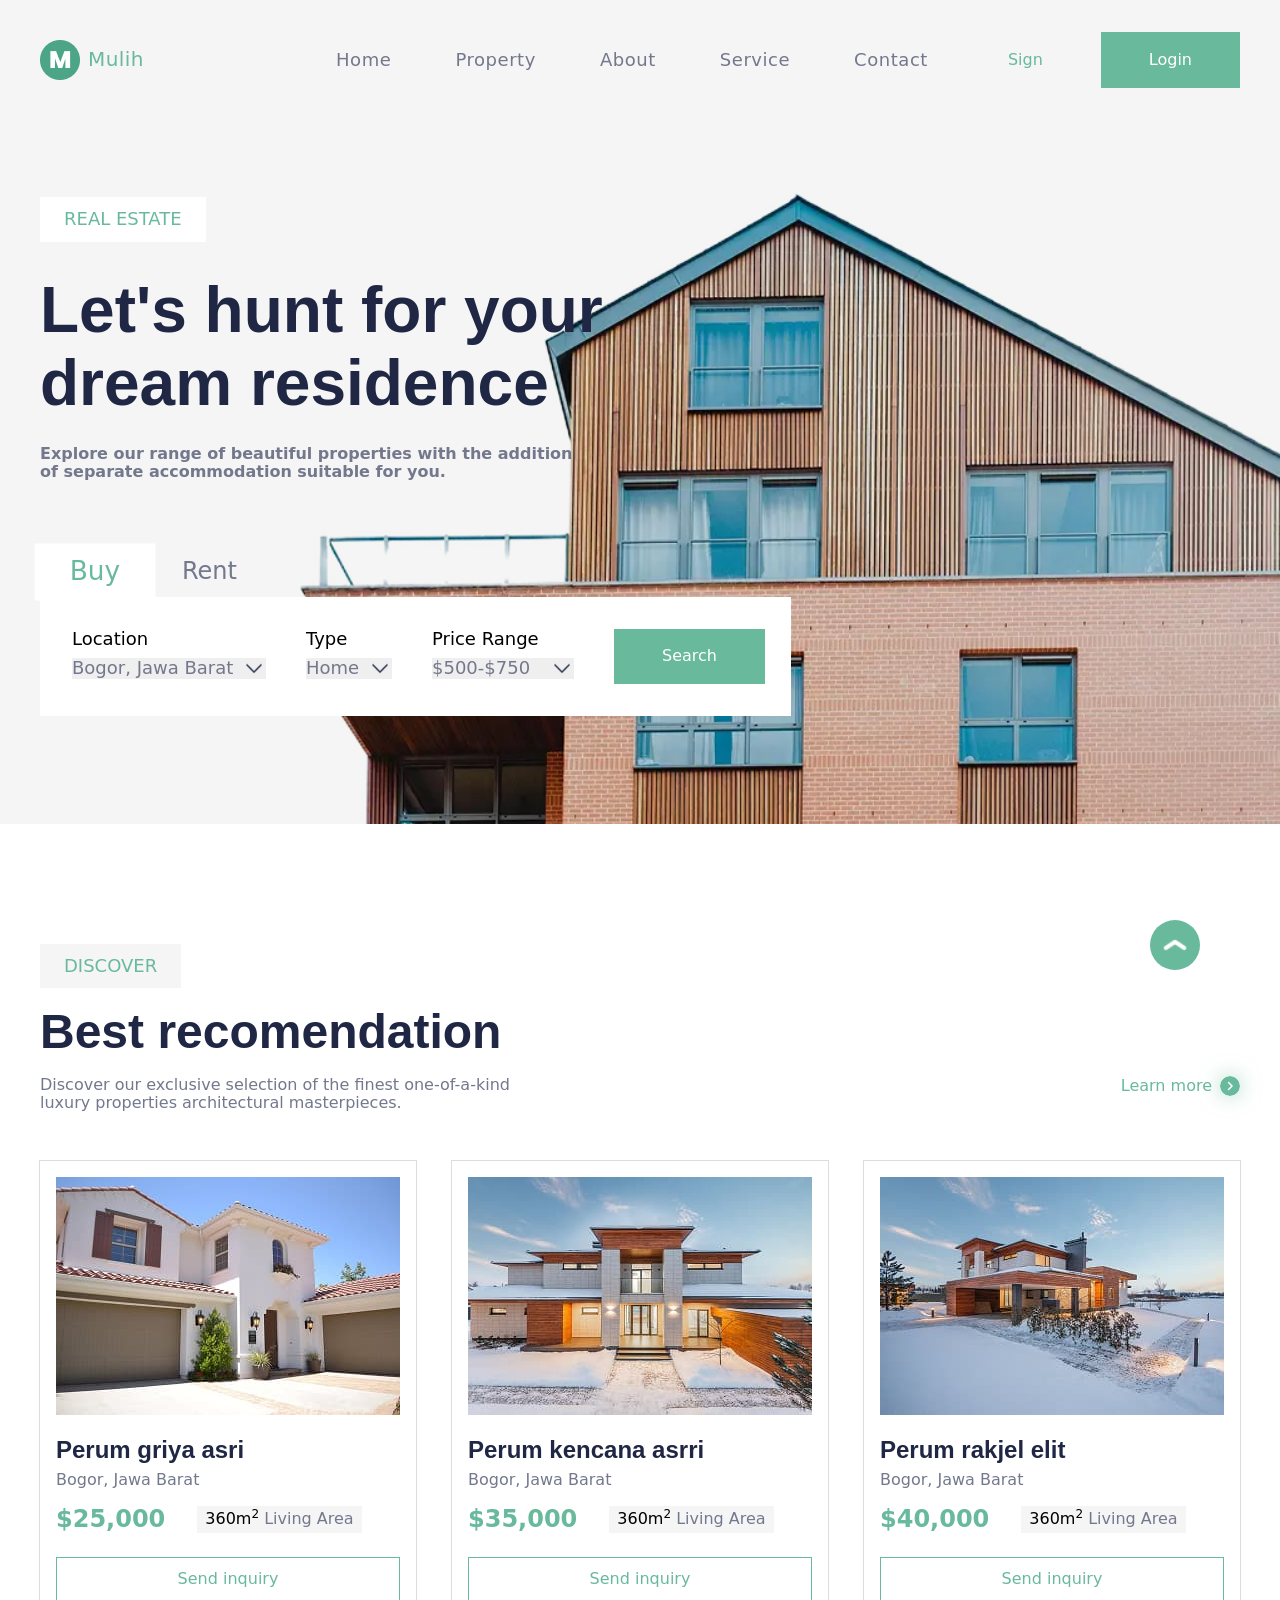
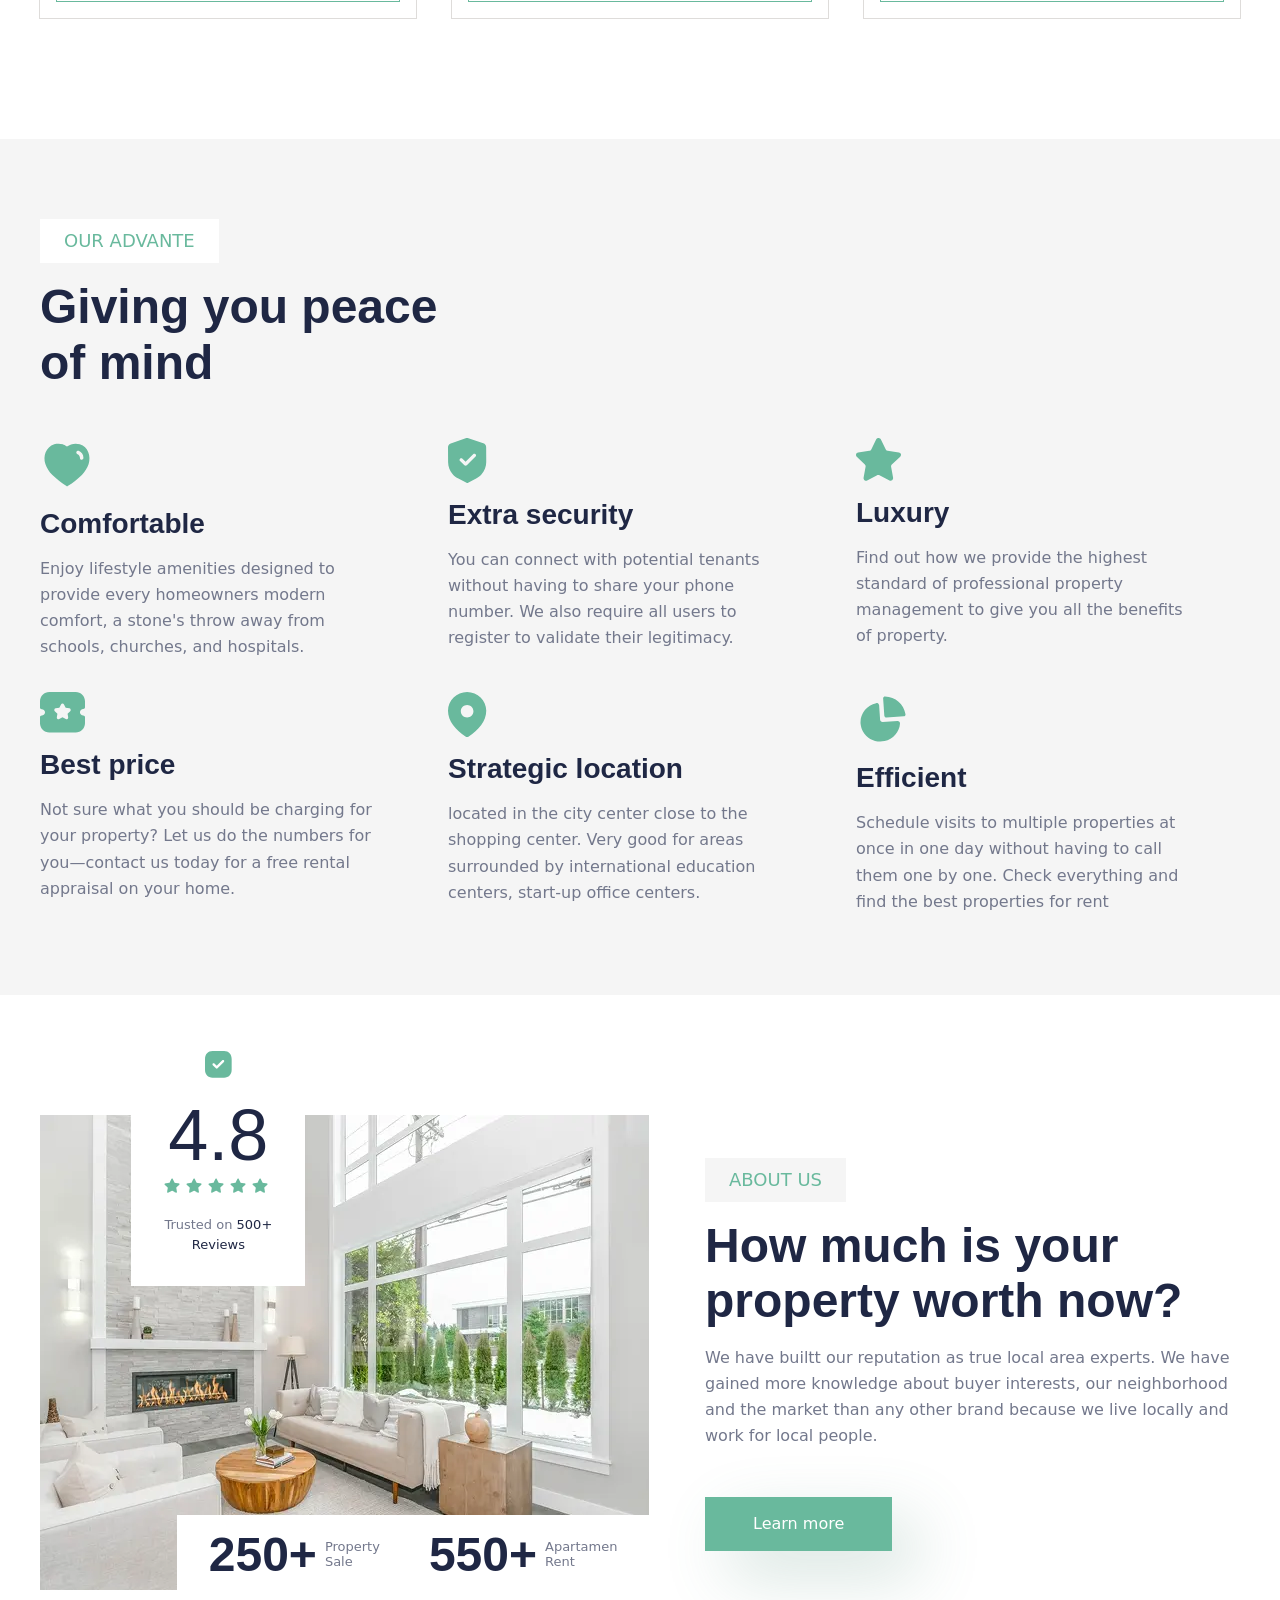
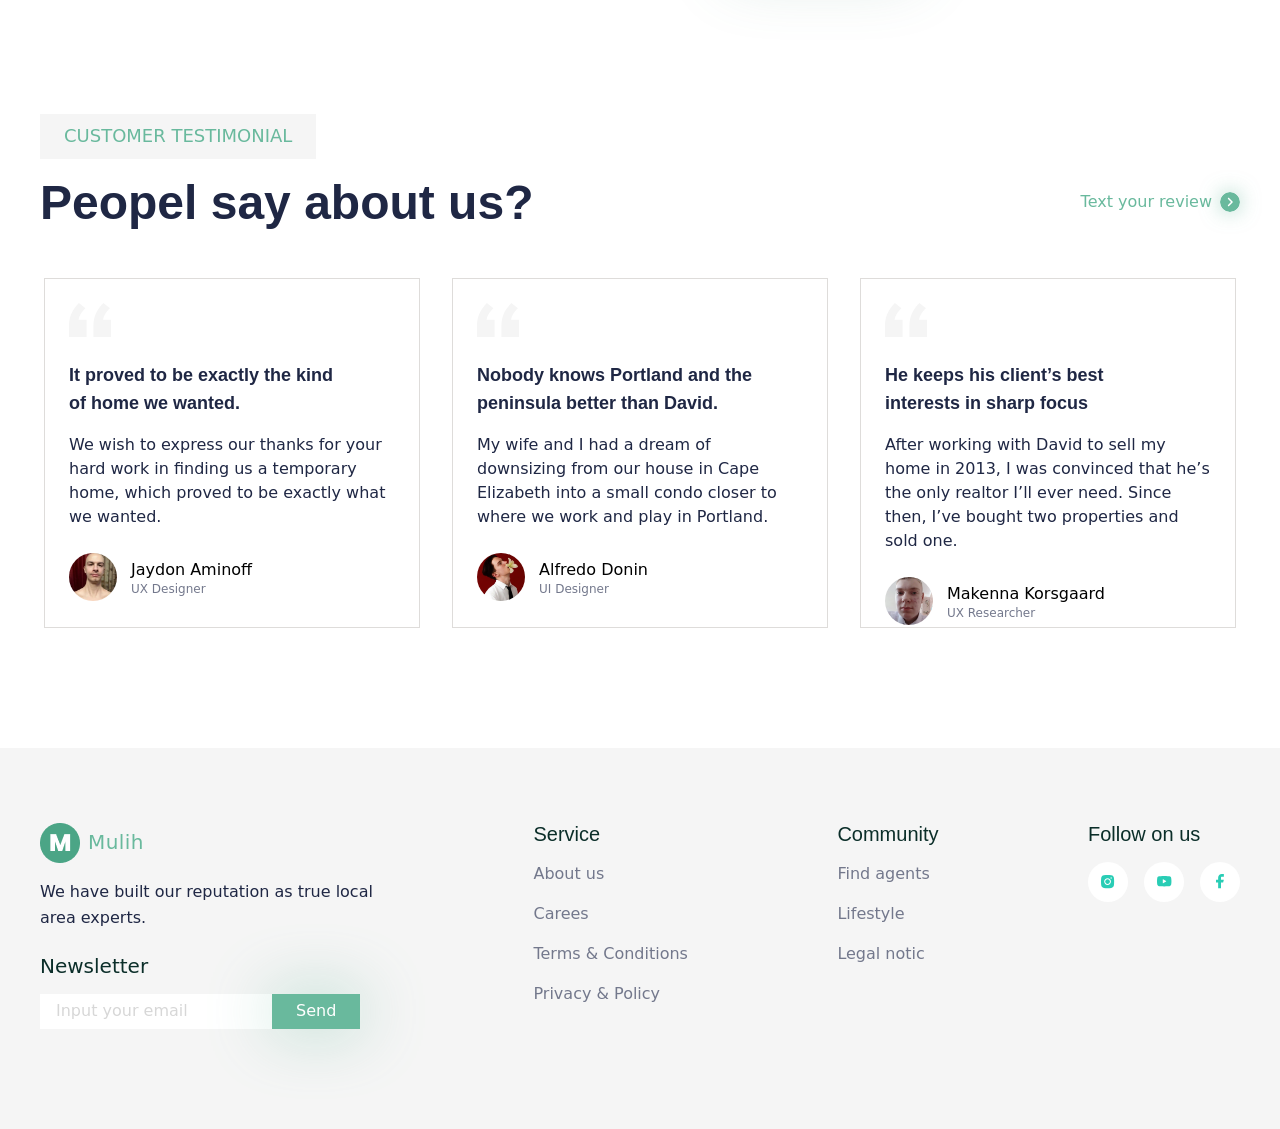
==== commit 9ca9240a: "burger-menu" ====
--- a/index.html
+++ b/index.html
@@ -21,12 +21,6 @@
       href="https://fonts.googleapis.com/css2?family=Bona+Nova+SC:ital,wght@0,400;0,700;1,400&family=DM+Sans:ital,opsz,wght@0,9..40,100..1000;1,9..40,100..1000&family=Erica+One&family=IBM+Plex+Serif:ital,wght@0,100;0,200;0,300;0,400;0,500;0,600;0,700;1,100;1,200;1,300;1,400;1,500;1,600;1,700&family=Iosevka+Charon+Mono:ital,wght@0,300;0,400;0,500;0,700;1,300;1,400;1,500;1,700&family=Iosevka+Charon:ital,wght@0,300;0,400;0,500;0,700;1,300;1,400;1,500;1,700&family=Open+Sans:ital,wght@0,300..800;1,300..800&family=Poppins:ital,wght@0,100;0,200;0,300;0,400;0,500;0,600;0,700;0,800;0,900;1,100;1,200;1,300;1,400;1,500;1,600;1,700;1,800;1,900&family=Raleway:ital,wght@0,100..900;1,100..900&family=Roboto+Mono:ital,wght@0,100..700;1,100..700&family=Roboto+Slab:wght@100..900&family=Tangerine:wght@400;700&display=swap"
       rel="stylesheet"
     />
-    <link rel="preconnect" href="https://fonts.googleapis.com" />
-    <link rel="preconnect" href="https://fonts.gstatic.com" crossorigin />
-    <link
-      href="https://fonts.googleapis.com/css2?family=Bona+Nova+SC:ital,wght@0,400;0,700;1,400&family=DM+Sans:ital,opsz,wght@0,9..40,100..1000;1,9..40,100..1000&family=Erica+One&family=IBM+Plex+Serif:ital,wght@0,100;0,200;0,300;0,400;0,500;0,600;0,700;1,100;1,200;1,300;1,400;1,500;1,600;1,700&family=Iosevka+Charon+Mono:ital,wght@0,300;0,400;0,500;0,700;1,300;1,400;1,500;1,700&family=Iosevka+Charon:ital,wght@0,300;0,400;0,500;0,700;1,300;1,400;1,500;1,700&family=Open+Sans:ital,wght@0,300..800;1,300..800&family=Poppins:ital,wght@0,100;0,200;0,300;0,400;0,500;0,600;0,700;0,800;0,900;1,100;1,200;1,300;1,400;1,500;1,600;1,700;1,800;1,900&family=Raleway:ital,wght@0,100..900;1,100..900&family=Roboto+Mono:ital,wght@0,100..700;1,100..700&family=Roboto+Slab:wght@100..900&family=Rubik:ital,wght@0,300..900;1,300..900&family=Tangerine:wght@400;700&display=swap"
-      rel="stylesheet"
-    />
   </head>
   <body>
     <a href="#home" class="arrow-up" id="arrow-up">
@@ -44,20 +38,28 @@
               height="30"
             />Mulih</a>
           <nav class="navigation">
-            <ul class="nav-list">
-              <li><a href="#home">Home</a></li>
-              <li><a href="#discover-section">Property</a></li>
-              <li><a href="#our_advante-section">About</a></li>
-              <li><a href="#about_us-section">Service</a></li>
-              <li><a href="#customer_testimonial_section">Contact</a></li>
-            </ul>
+            <div class="burger-trigger" id="burger-trigger"></div>
+            <div class="navigation-wrapper" id="navigation-menu">
+                <ul class="nav-list" id="nav-list">
+                <li><a href="#home">Home</a></li>
+                <li><a href="#discover-section">Property</a></li>
+                <li><a href="#our_advante-section">About</a></li>
+                <li><a href="#about_us-section">Service</a></li>
+                <li><a href="#customer_testimonial_section">Contact</a></li>
+                </ul>
+            </div>
             <ul class="login-list">
-                <li><a href="#" class="login-list-sign">Sign in</a></li>
+                <li><a href="#" class="login-list-sign">Sign</a></li>
                 <li><a href="#" class="login-list-login">Login</a></li>
             </ul>
           </nav>
-        </div>
-      </div>
+          <button class="navigation-burger" id="navigation-burger">
+            <div class="line-burger-menu"></div>
+            <div class="line-burger-menu"></div>
+            <div class="line-burger-menu"></div>
+          </button>
+          </div>
+        </div>
     </header>
     <main>
       <section class="hero-section" id="hero-section">
@@ -95,9 +97,9 @@
             <div class="hero-form-wrapper">
               <label for="price">Price Range</label>
               <select name="price" id="price" class="select-price">
-                <option value="200-350">$200-$350</option>
-                <option value="350-500">$350-$500</option>
-                <option value="500+">$500+</option>
+                <option value="500-750">$500-$750</option>
+                <option value="750-1200">$750-$1200</option>
+                <option value="1200+">$1200+</option>
               </select>
             </div>
             <button type="submit" class="hero-form-button">Search</button>
@@ -221,16 +223,6 @@
             <div class="customer-title-wrapper">
                 <h2 class="customer_title">Peopel say about us?</h2>
                 <button href="#" class="learn-more-link" id="customer_link-more">Text your review <img class="learn-more-link-image" src="./img/icons/arrow-icon.svg" alt="link.png"></button>
-            </div>
-            <div class="customer_window" id="customer_window">
-                <button class="customer_window-close" id="customer_window-close"><img class="customer_window-close-image" src="./img/icons/cross.png" width="25" height="25" alt="cross"></button>
-                <form action="#" class="customer_form">
-                    <div class="customer_form-name-wrapper">
-                        <label class="customer_form-name-label" for="customer_input-name">Enter your review</label>
-                        <textarea class="customer_form-name-input" name="customer_input-name" id=""></textarea>
-                    </div>
-                    <button class="customer_button-sumbit" type="submit">Submit</button>
-                </form>
             </div>
             <ul class="customer-list">
                 <li>
--- a/css/main.min.css
+++ b/css/main.min.css
@@ -1 +1 @@
-*{margin:0;padding:0;box-sizing:border-box}html{scroll-behavior:smooth}a{text-decoration:none}ul{list-style:none}body{font-family:"Poppins",sans-serif}h1,h2,h3{font-family:"Rubik",sans-serif}button:hover{cursor:pointer}.header{padding:12px 0;background:#f5f5f5;position:sticky;top:0;z-index:1000}@media screen and (min-width: 1240px){.header{padding:32px 0}}.header-wrapper{display:flex;flex-direction:column;gap:15px}.header-menu-button{border:none;background-color:none;border-radius:50%}@media screen and (min-width: 768px){.header-wrapper{align-items:center;justify-content:space-between;flex-direction:row}}.logo,.navigation,.nav-list,.login-list{display:flex;align-items:center}.logo{font-weight:500;font-size:20px;line-height:108%;letter-spacing:.02em;color:#69b99d;gap:8px}@media screen and (min-width: 1240px){.logo-image{width:40px;height:40px}}.nav-list{display:flex;overflow-x:auto;overflow-y:hidden;white-space:nowrap;gap:24px;font-weight:500;font-size:14px;letter-spacing:.03em}@media screen and (min-width: 768px){.nav-list{margin-right:12px;overflow-x:visible;overflow-y:visible;white-space:normal}}@media screen and (min-width: 1240px){.nav-list{gap:48px;margin-right:32px;font-size:18px}}.nav-list::-webkit-scrollbar{display:none}.nav-list li a{display:inline-block;color:#73788c;position:relative;transition:color .2s ease-in-out,transform .2s ease-in-out}.nav-list li a::after{content:"";position:absolute;width:6px;height:6px;background-color:#69b99d;border-radius:100%;bottom:-50%;left:50%;transform:translateX(-50%);opacity:0;transition:opacity .2s ease-in-out}.nav-list li a:hover{transform:translateY(-10px);color:#69b99d}.nav-list li a:hover::after{opacity:1}.login-list{gap:8px;position:absolute;top:14px;right:14px}@media screen and (min-width: 768px){.login-list{position:relative;top:0;right:0}}.login-list li a{padding:8px 24px;transition:background-color .2s ease-in-out}@media screen and (min-width: 1240px){.login-list li a{padding:16px 48px}}.login-list-sign{font-weight:500;font-size:12px;line-height:150%;letter-spacing:0em;color:#69b99d}.login-list-login{font-weight:500;font-size:12px;line-height:150%;letter-spacing:0em;color:#fff;background-color:#69b99d}@media screen and (min-width: 1240px){.login-list-sign,.login-list-login{font-size:16px}}.login-list li a:hover{background-color:#4b997e;color:#fff}.hero-section{padding-top:22px;padding-bottom:40px;background-color:#f5f5f5;background-image:url(".././img/hero-section/hero-background.webp");background-repeat:no-repeat;background-position:bottom;background-size:700px;position:relative}@media screen and (min-width: 768px){.hero-section{padding-top:42px;background-position:right;background-size:600px;padding-bottom:80px}}@media screen and (min-width: 1240px){.hero-section{padding-top:77px;padding-bottom:108px;background-size:1000px}}.hero-text-starter{display:inline-block;color:#69b99d;font-size:14px;background-color:#fff;padding:12px 24px}@media screen and (min-width: 768px){.hero-text-starter{font-size:16px}}@media screen and (min-width: 1240px){.hero-text-starter{font-size:18px}}.hero-title{margin-top:32px;font-size:32px;color:#1f2744;width:300px;animation:tracking-in-expand .7s ease-in-out}@keyframes tracking-in-expand{0%{letter-spacing:-0.5em;opacity:0}100%{letter-spacing:normal;opacity:1}}@media screen and (min-width: 768px){.hero-title{font-size:48px;width:450px}}@media screen and (min-width: 1240px){.hero-title{font-size:64px;width:600px}}.hero-description{font-size:13px;color:#73788c;font-weight:600;width:250px;margin-top:10px;animation:tracking-in-expand .7s ease}@media screen and (min-width: 768px){.hero-description{width:350px;margin-top:15px;font-size:14px}}@media screen and (min-width: 1240px){.hero-description{font-size:16px;width:550px;margin-top:24px}}.hero-button-list{display:flex;margin-top:32px}.hero-button-list button{border:none;padding:12px 32px;font-weight:500;font-size:18px;background-color:#f5f5f5;color:#73788c;transition:all .3s ease-in-out}.hero-button-list button.hero-buy-button{background-color:#fff;color:#69b99d}.hero-button-list button:hover{color:#69b99d}@media screen and (min-width: 768px){.hero-button-list{margin-top:48px}.hero-button-list button{font-size:20px}}@media screen and (min-width: 1240px){.hero-button-list{margin-top:64px}.hero-button-list button{font-size:24px}}.hero-form{display:flex;flex-direction:column;background-color:#fff;padding:32px;gap:40px;transition:margin .3s ease-in-out}.hero-form.hero-form-rent{margin-left:109px}.hero-form .hero-form-wrapper{display:flex;flex-direction:column;gap:8px;font-size:18px}.hero-form .hero-form-wrapper .select-type{width:86px}.hero-form .hero-form-wrapper select{-webkit-appearance:none;-moz-appearance:none;appearance:none;background-image:url(".././img/icons/arrow-down-icon.png");background-repeat:no-repeat;background-size:24px;background-position:right;padding-right:32px;border:none;color:#73788c}.hero-form .hero-form-wrapper select:focus{outline:none}.hero-form .hero-form-button{padding:18px 48px;width:200px;font-size:16px;background-color:#69b99d;border:none;color:#fff;transition:background-color .2s ease-in-out,transform .2s ease-in-out}.hero-form .hero-form-button:hover{background-color:#7ac9ad;transform:scale(1.1)}@media screen and (min-width: 768px){.hero-form{flex-direction:row;width:740px}}@media screen and (min-width: 1240px){.hero-form{flex-direction:row;width:751px}}.container{display:block;padding:0 20px;width:100%;margin:0 auto}@media screen and (min-width: 480px){.container{width:480px}}@media screen and (min-width: 768px){.container{width:768px}}@media screen and (min-width: 1240px){.container{width:1240px}}.discover-section{padding-top:50px;padding-bottom:50px}@media screen and (min-width: 768px){.discover-section{padding-top:80px;padding-bottom:80px}}@media screen and (min-width: 1240px){.discover-section{padding-top:120px;padding-bottom:120px}}.discover-text-starter{display:inline-block;color:#69b99d;font-size:14px;background-color:#f5f5f5;padding:12px 24px}@media screen and (min-width: 768px){.discover-text-starter{display:block;margin:0 auto;width:130px;font-size:16px}}@media screen and (min-width: 1240px){.discover-text-starter{font-size:18px;display:inline-block;width:auto}}.discover-title{font-size:24px;color:#1f2744;margin-top:16px}@media screen and (min-width: 768px){.discover-title{font-size:30px;text-align:center}}@media screen and (min-width: 1240px){.discover-title{font-size:48px;text-align:left}}.discover-text-wrapper{display:flex;flex-direction:column;gap:15px}@media screen and (min-width: 768px){.discover-text-wrapper{justify-content:center}}@media screen and (min-width: 1240px){.discover-text-wrapper{align-items:center;justify-content:space-between;flex-direction:row;gap:0}}.discover-text-wrapper .learn-more-link{display:flex;align-items:center;color:#69b99d;gap:8px;transition:transform .2s linear}.discover-text-wrapper .learn-more-link:hover{transform:scale(1.1)}.discover-text-wrapper .learn-more-link .learn-more-link-image{box-shadow:0 0 20px 0 rgba(105,185,157,.58);border-radius:50%}.discover-text-wrapper .discover-description{font-size:13px;color:#73788c;width:300px;margin-top:16px}@media screen and (min-width: 768px){.discover-text-wrapper .discover-description{font-size:14px;text-align:center;width:100%}}@media screen and (min-width: 1240px){.discover-text-wrapper .discover-description{width:500px;font-size:16px;text-align:left}}.discover-list{display:flex;flex-direction:column;gap:24px;margin-top:24px}@media screen and (min-width: 768px){.discover-list{flex-direction:row;flex-wrap:wrap;align-items:center;justify-content:center}}@media screen and (min-width: 1240px){.discover-list{gap:34px;margin-top:48px;flex-wrap:nowrap}}.discover-list li{padding:16px;border:1px solid #dedcda}.discover-list li img{width:250px;height:173px}@media screen and (min-width: 1240px){.discover-list li img{width:344px;height:238px}}.discover-list li .discover-list-item-title{font-size:20px;color:#1f2744;margin-top:16px}@media screen and (min-width: 1240px){.discover-list li .discover-list-item-title{font-size:24px}}.discover-list li .discover-list-description{font-size:13px;color:#73788c;margin-top:8px}@media screen and (min-width: 1240px){.discover-list li .discover-list-description{font-size:16px}}.discover-list li .discover-money-area-group{display:flex;align-items:center;gap:32px;margin-top:16px}.discover-list li .discover-money-area-group .discover-list-item-price{color:#69b99d;font-size:20px;font-weight:600}@media screen and (min-width: 1240px){.discover-list li .discover-money-area-group .discover-list-item-price{font-size:24px}}.discover-list li .discover-money-area-group .discover-list-item-area{font-size:12px;background-color:#f5f5f5;padding:4px 8px}@media screen and (min-width: 1240px){.discover-list li .discover-money-area-group .discover-list-item-area{font-size:16px}}.discover-list li .discover-money-area-group .discover-list-item-area span{color:#73788c}.discover-list li .discover-list-item-button{display:flex;justify-content:center;color:#69b99d;margin-top:18px;border:1px solid #69b99d;padding:12px;font-size:16px;transition:background-color .2s ease-in-out,color .2s ease-in-out,box-shadow .2s ease-in-out}.discover-list li .discover-list-item-button:hover{background-color:#69b99d;color:#fff;box-shadow:0 0 8px #69b99d}@media screen and (min-width: 1240px){.discover-list li .discover-list-item-button{margin-top:24px}}.our_advante-section{background-color:#f5f5f5;padding-bottom:30px;padding-top:30px}@media screen and (min-width: 1240px){.our_advante-section{padding-bottom:80px;padding-top:80px}}.our_text-starter{display:inline-block;color:#69b99d;font-size:14px;background-color:#fff;padding:12px 24px}@media screen and (min-width: 768px){.our_text-starter{font-size:16px}}@media screen and (min-width: 1240px){.our_text-starter{font-size:18px}}.our_advante-title{font-size:24px;color:#1f2744;width:226px;margin-top:16px}@media screen and (min-width: 768px){.our_advante-title{font-size:30px;width:336px}}@media screen and (min-width: 1240px){.our_advante-title{font-size:48px;width:436px}}.our_advante-list{display:flex;flex-wrap:wrap;justify-content:center;align-items:center;margin-top:48px;gap:32px}@media screen and (min-width: 1240px){.our_advante-list{justify-content:flex-start;align-items:flex-start}}.our_advante-list li{width:276px}@media screen and (min-width: 1240px){.our_advante-list li{width:376px}}.our_advante-list li h3{font-size:18px;font-weight:700;color:#1f2744;margin-top:16px;text-align:center}@media screen and (min-width: 768px){.our_advante-list li h3{font-size:23px}}@media screen and (min-width: 1240px){.our_advante-list li h3{font-size:28px;text-align:left}}.our_advante-list li p{font-weight:400;font-size:13px;color:#73788c;margin-top:16px;width:100%;line-height:163%;text-align:center}@media screen and (min-width: 768px){.our_advante-list li p{font-size:16px}}@media screen and (min-width: 1240px){.our_advante-list li p{width:336px;text-align:left}}.our_advante-list li img{display:block;margin:0 auto}@media screen and (min-width: 1240px){.our_advante-list li img{margin:0}}.about_us-section{padding-top:60px}@media screen and (min-width: 768px){.about_us-section{padding-top:80px}}@media screen and (min-width: 1240px){.about_us-section{padding-top:120px}}.about_image-wrapper{position:relative}.about_image-wrapper .about-main-image{width:270px;height:222px}@media screen and (min-width: 768px){.about_image-wrapper .about-main-image{width:409px;height:319px}}@media screen and (min-width: 1240px){.about_image-wrapper .about-main-image{width:609px;height:475px}}.about_image-wrapper .about_review-card{position:absolute;top:-20%;left:15%;padding:15px;background-color:#fff}@media screen and (min-width: 768px){.about_image-wrapper .about_review-card{padding:23px}}@media screen and (min-width: 1240px){.about_image-wrapper .about_review-card{padding:32px}}.about_image-wrapper .about_review-card .about_review-title{font-weight:400;font-size:32px;color:#1f2744;margin-top:16px}@media screen and (min-width: 768px){.about_image-wrapper .about_review-card .about_review-title{font-size:52px;text-align:center}}@media screen and (min-width: 1240px){.about_image-wrapper .about_review-card .about_review-title{font-size:72px;text-align:center}}.about_image-wrapper .about_review-card .about_review-description{margin:0 auto;width:55px;font-size:10px;text-align:center;margin-top:16px;color:#73788c}@media screen and (min-width: 768px){.about_image-wrapper .about_review-card .about_review-description{font-size:12px;width:80px}}@media screen and (min-width: 1240px){.about_image-wrapper .about_review-card .about_review-description{font-size:13px;text-align:center;line-height:150%;width:110px}}.about_image-wrapper .about_review-card .about_review-description-span{color:#1f2744}.about_image-wrapper .about_review-card .about_image-checkmark-wrapper{display:flex;align-items:center;justify-content:center}.about_image-wrapper .about_review-card .about_image-checkmark-wrapper .about_image-checkmark{width:22px;height:22px}@media screen and (min-width: 1240px){.about_image-wrapper .about_review-card .about_image-checkmark-wrapper .about_image-checkmark{width:27px;height:27px}}.about_image-wrapper .about_review-card .about_image-stars{width:46px;height:9px}@media screen and (min-width: 768px){.about_image-wrapper .about_review-card .about_image-stars{width:76px;height:13px}}@media screen and (min-width: 1240px){.about_image-wrapper .about_review-card .about_image-stars{width:106px;height:18px}}.about_image-wrapper .about_rent-list{position:absolute;bottom:0;right:0;display:flex;align-items:center;background-color:#fff;padding:6px 16px}@media screen and (min-width: 768px){.about_image-wrapper .about_rent-list{gap:12px;padding:8px 23px}}@media screen and (min-width: 1240px){.about_image-wrapper .about_rent-list{padding:12px 32px;gap:32px}}.about_image-wrapper .about_rent-list li{display:flex;align-items:center}.about_image-wrapper .about_rent-list li h3{font-weight:600;font-size:24px;color:#1f2744}@media screen and (min-width: 768px){.about_image-wrapper .about_rent-list li h3{font-size:30px}}@media screen and (min-width: 1240px){.about_image-wrapper .about_rent-list li h3{font-size:48px}}.about_image-wrapper .about_rent-list li p{color:#73788c;font-size:10px;margin-left:8px}@media screen and (min-width: 768px){.about_image-wrapper .about_rent-list li p{width:62px}}@media screen and (min-width: 1240px){.about_image-wrapper .about_rent-list li p{width:72px;font-size:13px}}.about_us-wrapper{display:flex;align-items:center;flex-direction:column-reverse;gap:56px}@media screen and (min-width: 768px){.about_us-wrapper{flex-direction:row;justify-content:space-between}}.about_us-wrapper .about_text-starter{display:inline-block;color:#69b99d;font-size:16px;background-color:#f5f5f5;padding:12px 24px}@media screen and (min-width: 1240px){.about_us-wrapper .about_text-starter{font-size:18px}}.about_us-wrapper .about_us-title{font-size:24px;color:#1f2744;margin-top:16px}@media screen and (min-width: 1240px){.about_us-wrapper .about_us-title{font-size:48px}}.about_us-wrapper .about_us-description{font-size:13px;color:#73788c;line-height:163%;margin-top:16px}@media screen and (min-width: 1240px){.about_us-wrapper .about_us-description{font-size:16px}}.about_us-wrapper .about_us-link{display:inline-block;margin-top:24px;padding:9px 24px;font-size:13px;color:#fff;background-color:#69b99d;box-shadow:24px 24px 65px 0 rgba(81,140,119,.24);transition:background-color .2s ease-in-out,box-shadow .2s ease-in-out,transform .2s ease-in-out}@media screen and (min-width: 1240px){.about_us-wrapper .about_us-link{margin-top:48px;padding:18px 48px;font-size:16px}}.about_us-wrapper .about_us-link:hover{background-color:#81d4b7;box-shadow:24px 24px 65px 0 rgba(102,189,158,.24);transform:scale(1.05)}.customer_testimonial_section{padding:60px 0}@media screen and (min-width: 768px){.customer_testimonial_section{padding:90px 0}}@media screen and (min-width: 1240px){.customer_testimonial_section{padding:120px 0}}.customer_text-starter{display:inline-block;color:#69b99d;font-size:14px;background-color:#f5f5f5;padding:12px 24px}@media screen and (min-width: 768px){.customer_text-starter{font-size:16px}}@media screen and (min-width: 1240px){.customer_text-starter{font-size:18px}}.customer-title-wrapper{display:flex;flex-direction:column;gap:10px;margin-top:16px}@media screen and (min-width: 768px){.customer-title-wrapper{align-items:center;justify-content:space-between;flex-direction:row;gap:0}}.customer-title-wrapper .customer_title{font-size:24px;color:#1f2744}@media screen and (min-width: 1240px){.customer-title-wrapper .customer_title{font-size:48px}}.customer-title-wrapper .learn-more-link{display:flex;align-items:center;color:#69b99d;gap:8px;transition:transform .2s linear;font-size:13px;border:none;background:none}.customer-title-wrapper .learn-more-link:hover{transform:scale(1.1)}.customer-title-wrapper .learn-more-link .learn-more-link-image{box-shadow:0 0 20px 0 rgba(105,185,157,.58);border-radius:50%}@media screen and (min-width: 1240px){.customer-title-wrapper .learn-more-link{font-size:16px}}.customer-list{display:flex;align-items:center;flex-wrap:wrap;justify-content:center;gap:32px;margin-top:48px}@media screen and (min-width: 1240px){.customer-list{flex-wrap:nowrap}}.customer-list li{width:276px;height:350px;padding:24px;padding-top:82px;border:1px solid #dedcda;position:relative}@media screen and (min-width: 1240px){.customer-list li{width:376px;height:350px}}.customer-list li::after{content:"";position:absolute;top:24px;left:24px;display:block;width:32px;height:24px;background-image:url(.././img/customer-testimonial-section/after.svg);background-size:cover}@media screen and (min-width: 1240px){.customer-list li::after{width:42px;height:34px}}.customer-list li h3{color:#1f2744;font-weight:600;line-height:156%;width:205px;font-size:15px}@media screen and (min-width: 1240px){.customer-list li h3{width:285px;font-size:18px}}.customer-list li .customer-review-description{color:#1f2744;margin-top:16px;line-height:150%;font-size:12px}@media screen and (min-width: 1240px){.customer-list li .customer-review-description{font-size:16px}}.customer-list li .customer-list-review-wrapper{display:flex;align-items:center;margin-top:24px;gap:14px}.customer-list li .customer-list-review-wrapper .customer-list-review-name{font-size:16px;line-height:163%;font-weight:500}.customer-list li .customer-list-review-wrapper .customer-list-review-job{font-size:12px;color:#73788c}.customer-list li .customer-list-review-wrapper img{-o-object-fit:cover;object-fit:cover;border-radius:50%}.customer_window{position:fixed;top:50%;left:50%;transform:translate(-50%, -50%);z-index:100;width:500px;height:350px;background-color:#fff;box-shadow:0 0 30px #b9b9b9;border-radius:25px;display:none;animation:slideIn .4s ease-out forwards}.customer_window .customer_window-close{display:flex;justify-content:center;align-items:center;width:50px;height:50px;border:none;position:absolute;background-color:#fafafa;top:-3%;right:-3%;border-radius:50%;display:none;animation:slideIn .4s ease-out forwards;transition:transform .2s ease-in-out}.customer_window .customer_window-close.customer_window-close-active{display:flex}.customer_window .customer_window-close:hover{transform:scale(0.8)}.customer_window.customer_window-active{display:block}.customer_window .customer_form{margin-top:25px}.customer_window .customer_form .customer_form-name-wrapper{display:flex;flex-direction:column;margin:0 auto;gap:20px}.customer_window .customer_form .customer_form-name-wrapper .customer_form-name-label{font-size:35px;color:#1f2744;font-family:"Rubik",sans-serif;font-weight:600;margin-left:25px}.customer_window .customer_form .customer_form-name-wrapper .customer_form-name-input{font-size:18px;border:1px solid #bbb;border-radius:10px;margin:0 auto;width:90%;height:170px;resize:none}.customer_window .customer_form .customer_form-name-wrapper .customer_form-name-input:focus{outline:none}.customer_window .customer_form .customer_button-sumbit{display:block;background:#69b99d;border:none;color:#fff;padding:15px 40px;border-radius:10px;margin-left:25px;margin-top:15px;transition:background-color .2s ease-in-out}.customer_window .customer_form .customer_button-sumbit:hover{background-color:#53a588}@keyframes slideIn{0%{opacity:0}100%{opacity:1}}.footer{padding:75px 0 100px 0;background-color:#f5f5f5}.footer-wrapper{display:flex;justify-content:space-between;flex-wrap:wrap;gap:20px}.footer-wrapper .footer-description{font-size:13px;line-height:163%;color:#1f2744;width:244px;margin-top:16px}@media screen and (min-width: 768px){.footer-wrapper .footer-description{font-size:16px;width:344px}}.footer-wrapper .footer-form-title{display:inline-block;font-size:17px;font-weight:500;color:#0b2e29;margin-top:24px}@media screen and (min-width: 768px){.footer-wrapper .footer-form-title{font-size:20px}}.footer-wrapper .footer-form-wrapper{display:flex;align-items:center;gap:0;margin-top:16px}.footer-wrapper .footer-form-wrapper .footer-input{border:none;padding:8px 16px;width:180px}@media screen and (min-width: 768px){.footer-wrapper .footer-form-wrapper .footer-input{width:auto}}.footer-wrapper .footer-form-wrapper .footer-input::-moz-placeholder{font-weight:400;font-size:14px;color:#d7d7d7}.footer-wrapper .footer-form-wrapper .footer-input::placeholder{font-weight:400;font-size:14px;color:#d7d7d7}@media screen and (min-width: 768px){.footer-wrapper .footer-form-wrapper .footer-input::-moz-placeholder{font-size:16px}.footer-wrapper .footer-form-wrapper .footer-input::placeholder{font-size:16px}}.footer-wrapper .footer-form-wrapper .footer-input:focus{outline:none}.footer-wrapper .footer-form-wrapper .footer-form-button{border:none;padding:8px 24px;color:#fff;background-color:#69b99d;box-shadow:0 0 65px 0 rgba(105,185,157,.48);transition:box-shadow .2s ease-in-out,background-color .2s ease-in-out}.footer-wrapper .footer-form-wrapper .footer-form-button:hover{box-shadow:0 0 65px #13df97;background-color:#95dbac}.footer-wrapper .footer-list{display:flex;flex-direction:column;gap:16px}.footer-wrapper .footer-list li a{display:block;font-weight:400;font-size:13px;color:#73788c;line-height:150%;transition:transform .1s linear}.footer-wrapper .footer-list li a:hover{transform:translateY(-5px)}@media screen and (min-width: 768px){.footer-wrapper .footer-list li a{font-size:16px}}.footer-wrapper h3{margin-bottom:16px;font-weight:500;font-size:16px;color:#0b2e29}@media screen and (min-width: 768px){.footer-wrapper h3{font-size:20px}}.footer-social-list{display:flex;align-items:center;gap:16px}.footer-social-list li a{width:40px;height:40px;border-radius:50%;display:flex;align-items:center;justify-content:center;background-color:#fff;transition:box-shadow .1s ease-in-out,transform .1s ease-in-out}.footer-social-list li a:hover{box-shadow:0 0 10px #dbfddb;transform:scale(1.1)}.arrow-up{display:flex;position:fixed;align-items:center;justify-content:center;background-color:#69b99d;z-index:1000;border-radius:50%;width:50px;height:50px;bottom:-70px;right:80px;transition:all .3s ease-in-out}.arrow-up .arrow-up-text{font-size:13px}.arrow-up.arrow-active{bottom:30px}.arrow-up:hover{transform:scale(1.2);background-color:#86dbbd}/*# sourceMappingURL=main.min.css.map */+*{margin:0;padding:0;box-sizing:border-box}html{scroll-behavior:smooth}a{text-decoration:none}ul{list-style:none}body{font-family:"Poppins",sans-serif}h1,h2,h3{font-family:"Rubik",sans-serif}button:hover{cursor:pointer}.header{padding:12px 0;background:#f5f5f5;position:sticky;top:0;z-index:100}@media screen and (min-width: 1240px){.header{padding:32px 0}}.header-wrapper{display:flex;align-items:center;justify-content:space-between;gap:15px}.header-menu-button{border:none;background-color:none;border-radius:50%}@media screen and (min-width: 768px){.header-wrapper{align-items:center;justify-content:space-between;flex-direction:row}}.logo{font-weight:500;font-size:20px;line-height:108%;letter-spacing:.02em;color:#69b99d;gap:8px;display:flex;align-items:center}@media screen and (min-width: 1240px){.logo-image{width:40px;height:40px}}.burger-trigger{position:fixed;inset:0;z-index:101;display:none}.burger-trigger.open{display:block}.navigation-wrapper{position:fixed;top:54px;right:16px;display:flex;flex-direction:column-reverse;align-items:center;background-color:hsla(0,0%,100%,.98);width:calc(100% - 32px);max-width:280px;padding:28px 24px 24px;border:1px solid rgba(105,185,157,.15);border-radius:24px;box-shadow:0 20px 45px rgba(31,39,68,.18),0 2px 10px rgba(31,39,68,.08);backdrop-filter:blur(14px);-webkit-backdrop-filter:blur(14px);overflow:hidden;transform:translateX(120%);opacity:0;visibility:hidden;transition:transform .3s ease-in-out,opacity .3s ease-in-out,visibility .3s;z-index:999}.navigation-wrapper.open{transform:translateX(0);opacity:1;visibility:visible;z-index:999}.navigation-wrapper::before{content:"";position:absolute;top:0;left:0;right:0;height:4px;background:linear-gradient(90deg, #69b99d, #a3d9c5)}.navigation-wrapper::after{content:"";position:absolute;bottom:0;left:0;right:0;height:4px;background:linear-gradient(90deg, #69b99d, #a3d9c5)}.navigation-wrapper .nav-list{margin-top:6px;display:flex;flex-direction:column;gap:0;font-weight:500;font-size:15px;letter-spacing:.03em}.navigation-wrapper .nav-list li{width:100%;border-bottom:1px solid rgba(31,39,68,.07)}.navigation-wrapper .nav-list li:last-child{border-bottom:none}.navigation-wrapper .nav-list li a{display:block;width:100%;padding:14px 2px}.navigation-wrapper .nav-list li a::after{content:"";position:absolute;width:6px;height:6px;background-color:#69b99d;border-radius:100%;bottom:-10%;left:40%;transform:translateX(-50%);opacity:0;transition:opacity .2s ease-in-out}.navigation-wrapper .nav-list li a:hover{transform:translateY(-5px);color:#69b99d}.navigation-wrapper .nav-list li a:hover::after{opacity:1}.navigation-burger{display:flex;flex-direction:column;gap:6px;width:30px;height:30px;border:none;color:none}.navigation-burger .line-burger-menu{display:block;width:30px;height:3px;background-color:#4b997e;border-radius:15px}.login-list{display:flex;flex-direction:row;gap:12px;width:100%;border-top:1px solid rgba(31,39,68,.08)}.login-list li{flex:1;width:70%}.login-list li a{display:block;text-align:center;border-radius:30px}@media screen and (min-width: 768px){.navigation-burger{display:none}.navigation{display:flex;flex-direction:row}.navigation .navigation-wrapper{visibility:visible;opacity:1;transform:translateX(0);position:relative;display:flex;background:none;flex-direction:row;align-items:center;top:auto;right:auto;width:auto;padding:0;border-radius:0;max-width:none;border:none;box-shadow:none;backdrop-filter:none;-webkit-backdrop-filter:none;overflow:visible}.navigation .navigation-wrapper::before{content:none}.navigation .navigation-wrapper::after{content:none}.navigation .navigation-wrapper .nav-list{margin-top:0px;display:flex;margin-right:12px;flex-direction:row;gap:24px}.navigation .navigation-wrapper .nav-list li{width:auto;border-bottom:none}.navigation .navigation-wrapper .nav-list li a{display:inline-block;width:auto;padding:0}.navigation .navigation-wrapper .nav-list li a::after{bottom:-50%;left:50%}.navigation .navigation-wrapper .nav-list li a:hover{transform:translateY(-10px)}.navigation .login-list{margin-top:0;display:flex;flex-direction:row;gap:10px;width:auto;padding-top:0;border-top:none}.navigation .login-list li{flex:initial}.navigation .login-list li a{display:inline-block;text-align:left;border-radius:0}}@media screen and (min-width: 1240px){.navigation .navigation-wrapper .nav-list{gap:64px;margin-right:32px;font-size:18px}}.nav-list li a{display:inline-block;color:#73788c;position:relative;transition:color .2s ease-in-out,transform .2s ease-in-out}.login-list li a{padding:8px 20px;transition:background-color .2s ease-in-out}@media screen and (min-width: 1240px){.login-list li a{padding:16px 48px}}.login-list-sign{font-weight:500;font-size:12px;line-height:150%;letter-spacing:0em;color:#69b99d}.login-list-login{font-weight:500;font-size:12px;line-height:150%;letter-spacing:0em;color:#fff;background-color:#69b99d}@media screen and (min-width: 1240px){.login-list-sign,.login-list-login{font-size:16px}}.login-list li a:hover{background-color:#4b997e;color:#fff}.hero-section{padding-top:22px;padding-bottom:40px;background-color:#f5f5f5;background-image:url(".././img/hero-section/hero-background.webp");background-repeat:no-repeat;background-position:bottom;background-size:700px;position:relative}@media screen and (min-width: 768px){.hero-section{padding-top:42px;background-position:right;background-size:600px;padding-bottom:80px}}@media screen and (min-width: 1240px){.hero-section{padding-top:77px;padding-bottom:108px;background-size:1000px}}.hero-text-starter{display:inline-block;color:#69b99d;font-size:14px;background-color:#fff;padding:12px 24px}@media screen and (min-width: 768px){.hero-text-starter{font-size:16px}}@media screen and (min-width: 1240px){.hero-text-starter{font-size:18px}}.hero-title{margin-top:32px;font-size:32px;color:#1f2744;width:300px;animation:tracking-in-expand .7s ease-in-out}@keyframes tracking-in-expand{0%{letter-spacing:-0.5em;opacity:0}100%{letter-spacing:normal;opacity:1}}@media screen and (min-width: 768px){.hero-title{font-size:48px;width:450px}}@media screen and (min-width: 1240px){.hero-title{font-size:64px;width:600px}}.hero-description{font-size:13px;color:#73788c;font-weight:600;width:250px;margin-top:10px;animation:tracking-in-expand .7s ease}@media screen and (min-width: 768px){.hero-description{width:350px;margin-top:15px;font-size:14px}}@media screen and (min-width: 1240px){.hero-description{font-size:16px;width:550px;margin-top:24px}}.hero-button-list{display:flex;margin-top:32px}.hero-button-list button{border:none;padding:12px 32px;font-weight:500;font-size:18px;background-color:#f5f5f5;color:#73788c;transition:all .3s ease-in-out}.hero-button-list button.hero-buy-button{background-color:#fff;color:#69b99d;transform:scale(1.1)}.hero-button-list button:hover{color:#69b99d}@media screen and (min-width: 768px){.hero-button-list{margin-top:48px}.hero-button-list button{font-size:20px}}@media screen and (min-width: 1240px){.hero-button-list{margin-top:64px}.hero-button-list button{font-size:24px}}.hero-form{display:flex;flex-direction:column;background-color:#fff;padding:32px;gap:40px;transition:margin .3s ease-in-out}.hero-form.hero-form-rent{margin-left:109px}.hero-form .hero-form-wrapper{display:flex;flex-direction:column;gap:8px;font-size:18px}.hero-form .hero-form-wrapper .select-type{width:86px}.hero-form .hero-form-wrapper select{-webkit-appearance:none;-moz-appearance:none;appearance:none;background-image:url(".././img/icons/arrow-down-icon.png");background-repeat:no-repeat;background-size:24px;background-position:right;padding-right:32px;border:none;color:#73788c}.hero-form .hero-form-wrapper select:focus{outline:none}.hero-form .hero-form-button{padding:18px 48px;width:200px;font-size:16px;background-color:#69b99d;border:none;color:#fff;transition:background-color .2s ease-in-out,transform .2s ease-in-out}.hero-form .hero-form-button:hover{background-color:#7ac9ad;transform:scale(1.1)}@media screen and (min-width: 768px){.hero-form{flex-direction:row;width:740px}}@media screen and (min-width: 1240px){.hero-form{flex-direction:row;width:751px}}.container{display:block;padding:0 20px;width:100%;margin:0 auto}@media screen and (min-width: 480px){.container{width:480px}}@media screen and (min-width: 768px){.container{width:768px}}@media screen and (min-width: 1240px){.container{width:1240px}}.discover-section{padding-top:50px;padding-bottom:50px}@media screen and (min-width: 768px){.discover-section{padding-top:80px;padding-bottom:80px}}@media screen and (min-width: 1240px){.discover-section{padding-top:120px;padding-bottom:120px}}.discover-text-starter{display:inline-block;color:#69b99d;font-size:14px;background-color:#f5f5f5;padding:12px 24px}@media screen and (min-width: 768px){.discover-text-starter{display:block;margin:0 auto;width:130px;font-size:16px}}@media screen and (min-width: 1240px){.discover-text-starter{font-size:18px;display:inline-block;width:auto}}.discover-title{font-size:24px;color:#1f2744;margin-top:16px}@media screen and (min-width: 768px){.discover-title{font-size:30px;text-align:center}}@media screen and (min-width: 1240px){.discover-title{font-size:48px;text-align:left}}.discover-text-wrapper{display:flex;flex-direction:column;gap:15px}@media screen and (min-width: 768px){.discover-text-wrapper{justify-content:center}}@media screen and (min-width: 1240px){.discover-text-wrapper{align-items:center;justify-content:space-between;flex-direction:row;gap:0}}.discover-text-wrapper .learn-more-link{display:flex;align-items:center;color:#69b99d;gap:8px;transition:transform .2s linear}.discover-text-wrapper .learn-more-link:hover{transform:scale(1.1)}.discover-text-wrapper .learn-more-link .learn-more-link-image{box-shadow:0 0 20px 0 rgba(105,185,157,.58);border-radius:50%}.discover-text-wrapper .discover-description{font-size:13px;color:#73788c;width:300px;margin-top:16px}@media screen and (min-width: 768px){.discover-text-wrapper .discover-description{font-size:14px;text-align:center;width:100%}}@media screen and (min-width: 1240px){.discover-text-wrapper .discover-description{width:500px;font-size:16px;text-align:left}}.discover-list{display:flex;flex-direction:column;gap:24px;margin-top:24px}@media screen and (min-width: 768px){.discover-list{flex-direction:row;flex-wrap:wrap;align-items:center;justify-content:center}}@media screen and (min-width: 1240px){.discover-list{gap:34px;margin-top:48px;flex-wrap:nowrap}}.discover-list li{padding:16px;border:1px solid #dedcda}.discover-list li img{width:250px;height:173px}@media screen and (min-width: 1240px){.discover-list li img{width:344px;height:238px}}.discover-list li .discover-list-item-title{font-size:20px;color:#1f2744;margin-top:16px}@media screen and (min-width: 1240px){.discover-list li .discover-list-item-title{font-size:24px}}.discover-list li .discover-list-description{font-size:13px;color:#73788c;margin-top:8px}@media screen and (min-width: 1240px){.discover-list li .discover-list-description{font-size:16px}}.discover-list li .discover-money-area-group{display:flex;align-items:center;gap:32px;margin-top:16px}.discover-list li .discover-money-area-group .discover-list-item-price{color:#69b99d;font-size:20px;font-weight:600}@media screen and (min-width: 1240px){.discover-list li .discover-money-area-group .discover-list-item-price{font-size:24px}}.discover-list li .discover-money-area-group .discover-list-item-area{font-size:12px;background-color:#f5f5f5;padding:4px 8px}@media screen and (min-width: 1240px){.discover-list li .discover-money-area-group .discover-list-item-area{font-size:16px}}.discover-list li .discover-money-area-group .discover-list-item-area span{color:#73788c}.discover-list li .discover-list-item-button{display:flex;justify-content:center;color:#69b99d;margin-top:18px;border:1px solid #69b99d;padding:12px;font-size:16px;transition:background-color .2s ease-in-out,color .2s ease-in-out,box-shadow .2s ease-in-out}.discover-list li .discover-list-item-button:hover{background-color:#69b99d;color:#fff;box-shadow:0 0 8px #69b99d}@media screen and (min-width: 1240px){.discover-list li .discover-list-item-button{margin-top:24px}}.our_advante-section{background-color:#f5f5f5;padding-bottom:30px;padding-top:30px}@media screen and (min-width: 1240px){.our_advante-section{padding-bottom:80px;padding-top:80px}}.our_text-starter{display:inline-block;color:#69b99d;font-size:14px;background-color:#fff;padding:12px 24px}@media screen and (min-width: 768px){.our_text-starter{font-size:16px}}@media screen and (min-width: 1240px){.our_text-starter{font-size:18px}}.our_advante-title{font-size:24px;color:#1f2744;width:226px;margin-top:16px}@media screen and (min-width: 768px){.our_advante-title{font-size:30px;width:336px}}@media screen and (min-width: 1240px){.our_advante-title{font-size:48px;width:436px}}.our_advante-list{display:flex;flex-wrap:wrap;justify-content:center;align-items:center;margin-top:48px;gap:32px}@media screen and (min-width: 1240px){.our_advante-list{justify-content:flex-start;align-items:flex-start}}.our_advante-list li{width:276px}@media screen and (min-width: 1240px){.our_advante-list li{width:376px}}.our_advante-list li h3{font-size:18px;font-weight:700;color:#1f2744;margin-top:16px;text-align:center}@media screen and (min-width: 768px){.our_advante-list li h3{font-size:23px}}@media screen and (min-width: 1240px){.our_advante-list li h3{font-size:28px;text-align:left}}.our_advante-list li p{font-weight:400;font-size:13px;color:#73788c;margin-top:16px;width:100%;line-height:163%;text-align:center}@media screen and (min-width: 768px){.our_advante-list li p{font-size:16px}}@media screen and (min-width: 1240px){.our_advante-list li p{width:336px;text-align:left}}.our_advante-list li img{display:block;margin:0 auto}@media screen and (min-width: 1240px){.our_advante-list li img{margin:0}}.about_us-section{padding-top:60px}@media screen and (min-width: 768px){.about_us-section{padding-top:80px}}@media screen and (min-width: 1240px){.about_us-section{padding-top:120px}}.about_image-wrapper{position:relative}.about_image-wrapper .about-main-image{width:270px;height:222px}@media screen and (min-width: 768px){.about_image-wrapper .about-main-image{width:409px;height:319px}}@media screen and (min-width: 1240px){.about_image-wrapper .about-main-image{width:609px;height:475px}}.about_image-wrapper .about_review-card{position:absolute;top:-20%;left:15%;padding:15px;background-color:#fff}@media screen and (min-width: 768px){.about_image-wrapper .about_review-card{padding:23px}}@media screen and (min-width: 1240px){.about_image-wrapper .about_review-card{padding:32px}}.about_image-wrapper .about_review-card .about_review-title{font-weight:400;font-size:32px;color:#1f2744;margin-top:16px}@media screen and (min-width: 768px){.about_image-wrapper .about_review-card .about_review-title{font-size:52px;text-align:center}}@media screen and (min-width: 1240px){.about_image-wrapper .about_review-card .about_review-title{font-size:72px;text-align:center}}.about_image-wrapper .about_review-card .about_review-description{margin:0 auto;width:55px;font-size:10px;text-align:center;margin-top:16px;color:#73788c}@media screen and (min-width: 768px){.about_image-wrapper .about_review-card .about_review-description{font-size:12px;width:80px}}@media screen and (min-width: 1240px){.about_image-wrapper .about_review-card .about_review-description{font-size:13px;text-align:center;line-height:150%;width:110px}}.about_image-wrapper .about_review-card .about_review-description-span{color:#1f2744}.about_image-wrapper .about_review-card .about_image-checkmark-wrapper{display:flex;align-items:center;justify-content:center}.about_image-wrapper .about_review-card .about_image-checkmark-wrapper .about_image-checkmark{width:22px;height:22px}@media screen and (min-width: 1240px){.about_image-wrapper .about_review-card .about_image-checkmark-wrapper .about_image-checkmark{width:27px;height:27px}}.about_image-wrapper .about_review-card .about_image-stars{width:46px;height:9px}@media screen and (min-width: 768px){.about_image-wrapper .about_review-card .about_image-stars{width:76px;height:13px}}@media screen and (min-width: 1240px){.about_image-wrapper .about_review-card .about_image-stars{width:106px;height:18px}}.about_image-wrapper .about_rent-list{position:absolute;bottom:0;right:0;display:flex;align-items:center;background-color:#fff;padding:6px 16px}@media screen and (min-width: 768px){.about_image-wrapper .about_rent-list{gap:12px;padding:8px 23px}}@media screen and (min-width: 1240px){.about_image-wrapper .about_rent-list{padding:12px 32px;gap:32px}}.about_image-wrapper .about_rent-list li{display:flex;align-items:center}.about_image-wrapper .about_rent-list li h3{font-weight:600;font-size:24px;color:#1f2744}@media screen and (min-width: 768px){.about_image-wrapper .about_rent-list li h3{font-size:30px}}@media screen and (min-width: 1240px){.about_image-wrapper .about_rent-list li h3{font-size:48px}}.about_image-wrapper .about_rent-list li p{color:#73788c;font-size:10px;margin-left:8px}@media screen and (min-width: 768px){.about_image-wrapper .about_rent-list li p{width:62px}}@media screen and (min-width: 1240px){.about_image-wrapper .about_rent-list li p{width:72px;font-size:13px}}.about_us-wrapper{display:flex;align-items:center;flex-direction:column-reverse;gap:56px}@media screen and (min-width: 768px){.about_us-wrapper{flex-direction:row;justify-content:space-between}}.about_us-wrapper .about_text-starter{display:inline-block;color:#69b99d;font-size:16px;background-color:#f5f5f5;padding:12px 24px}@media screen and (min-width: 1240px){.about_us-wrapper .about_text-starter{font-size:18px}}.about_us-wrapper .about_us-title{font-size:24px;color:#1f2744;margin-top:16px}@media screen and (min-width: 1240px){.about_us-wrapper .about_us-title{font-size:48px}}.about_us-wrapper .about_us-description{font-size:13px;color:#73788c;line-height:163%;margin-top:16px}@media screen and (min-width: 1240px){.about_us-wrapper .about_us-description{font-size:16px}}.about_us-wrapper .about_us-link{display:inline-block;margin-top:24px;padding:9px 24px;font-size:13px;color:#fff;background-color:#69b99d;box-shadow:24px 24px 65px 0 rgba(81,140,119,.24);transition:background-color .2s ease-in-out,box-shadow .2s ease-in-out,transform .2s ease-in-out}@media screen and (min-width: 1240px){.about_us-wrapper .about_us-link{margin-top:48px;padding:18px 48px;font-size:16px}}.about_us-wrapper .about_us-link:hover{background-color:#81d4b7;box-shadow:24px 24px 65px 0 rgba(102,189,158,.24);transform:scale(1.05)}.customer_testimonial_section{padding:60px 0}@media screen and (min-width: 768px){.customer_testimonial_section{padding:90px 0}}@media screen and (min-width: 1240px){.customer_testimonial_section{padding:120px 0}}.customer_text-starter{display:inline-block;color:#69b99d;font-size:14px;background-color:#f5f5f5;padding:12px 24px}@media screen and (min-width: 768px){.customer_text-starter{font-size:16px}}@media screen and (min-width: 1240px){.customer_text-starter{font-size:18px}}.customer-title-wrapper{display:flex;flex-direction:column;gap:10px;margin-top:16px}@media screen and (min-width: 768px){.customer-title-wrapper{align-items:center;justify-content:space-between;flex-direction:row;gap:0}}.customer-title-wrapper .customer_title{font-size:24px;color:#1f2744}@media screen and (min-width: 1240px){.customer-title-wrapper .customer_title{font-size:48px}}.customer-title-wrapper .learn-more-link{display:flex;align-items:center;color:#69b99d;gap:8px;transition:transform .2s linear;font-size:13px;border:none;background:none}.customer-title-wrapper .learn-more-link:hover{transform:scale(1.1)}.customer-title-wrapper .learn-more-link .learn-more-link-image{box-shadow:0 0 20px 0 rgba(105,185,157,.58);border-radius:50%}@media screen and (min-width: 1240px){.customer-title-wrapper .learn-more-link{font-size:16px}}.customer-list{display:flex;align-items:center;flex-wrap:wrap;justify-content:center;gap:32px;margin-top:48px}@media screen and (min-width: 1240px){.customer-list{flex-wrap:nowrap}}.customer-list li{width:276px;height:350px;padding:24px;padding-top:82px;border:1px solid #dedcda;position:relative}@media screen and (min-width: 1240px){.customer-list li{width:376px;height:350px}}.customer-list li::after{content:"";position:absolute;top:24px;left:24px;display:block;width:32px;height:24px;background-image:url(.././img/customer-testimonial-section/after.svg);background-size:cover}@media screen and (min-width: 1240px){.customer-list li::after{width:42px;height:34px}}.customer-list li h3{color:#1f2744;font-weight:600;line-height:156%;width:205px;font-size:15px}@media screen and (min-width: 1240px){.customer-list li h3{width:285px;font-size:18px}}.customer-list li .customer-review-description{color:#1f2744;margin-top:16px;line-height:150%;font-size:12px}@media screen and (min-width: 1240px){.customer-list li .customer-review-description{font-size:16px}}.customer-list li .customer-list-review-wrapper{display:flex;align-items:center;margin-top:24px;gap:14px}.customer-list li .customer-list-review-wrapper .customer-list-review-name{font-size:16px;line-height:163%;font-weight:500}.customer-list li .customer-list-review-wrapper .customer-list-review-job{font-size:12px;color:#73788c}.customer-list li .customer-list-review-wrapper img{-o-object-fit:cover;object-fit:cover;border-radius:50%}.customer_window{position:fixed;top:50%;left:50%;transform:translate(-50%, -50%);z-index:100;width:500px;height:350px;background-color:#fff;box-shadow:0 0 30px #b9b9b9;border-radius:25px;display:none;animation:slideIn .4s ease-out forwards}.customer_window .customer_window-close{display:flex;justify-content:center;align-items:center;width:50px;height:50px;border:none;position:absolute;background-color:#fafafa;top:-3%;right:-3%;border-radius:50%;display:none;animation:slideIn .4s ease-out forwards;transition:transform .2s ease-in-out}.customer_window .customer_window-close.customer_window-close-active{display:flex}.customer_window .customer_window-close:hover{transform:scale(0.8)}.customer_window.customer_window-active{display:block}.customer_window .customer_form{margin-top:25px}.customer_window .customer_form .customer_form-name-wrapper{display:flex;flex-direction:column;margin:0 auto;gap:20px}.customer_window .customer_form .customer_form-name-wrapper .customer_form-name-label{font-size:35px;color:#1f2744;font-family:"Rubik",sans-serif;font-weight:600;margin-left:25px}.customer_window .customer_form .customer_form-name-wrapper .customer_form-name-input{font-size:18px;border:1px solid #bbb;border-radius:10px;margin:0 auto;width:90%;height:170px;resize:none}.customer_window .customer_form .customer_form-name-wrapper .customer_form-name-input:focus{outline:none}.customer_window .customer_form .customer_button-sumbit{display:block;background:#69b99d;border:none;color:#fff;padding:15px 40px;border-radius:10px;margin-left:25px;margin-top:15px;transition:background-color .2s ease-in-out}.customer_window .customer_form .customer_button-sumbit:hover{background-color:#53a588}@keyframes slideIn{0%{opacity:0}100%{opacity:1}}.footer{padding:75px 0 100px 0;background-color:#f5f5f5}.footer-wrapper{display:flex;justify-content:space-between;flex-wrap:wrap;gap:20px}.footer-wrapper .footer-description{font-size:13px;line-height:163%;color:#1f2744;width:244px;margin-top:16px}@media screen and (min-width: 768px){.footer-wrapper .footer-description{font-size:16px;width:344px}}.footer-wrapper .footer-form-title{display:inline-block;font-size:17px;font-weight:500;color:#0b2e29;margin-top:24px}@media screen and (min-width: 768px){.footer-wrapper .footer-form-title{font-size:20px}}.footer-wrapper .footer-form-wrapper{display:flex;align-items:center;gap:0;margin-top:16px}.footer-wrapper .footer-form-wrapper .footer-input{border:none;padding:8px 16px;width:180px}@media screen and (min-width: 768px){.footer-wrapper .footer-form-wrapper .footer-input{width:auto}}.footer-wrapper .footer-form-wrapper .footer-input::-moz-placeholder{font-weight:400;font-size:14px;color:#d7d7d7}.footer-wrapper .footer-form-wrapper .footer-input::placeholder{font-weight:400;font-size:14px;color:#d7d7d7}@media screen and (min-width: 768px){.footer-wrapper .footer-form-wrapper .footer-input::-moz-placeholder{font-size:16px}.footer-wrapper .footer-form-wrapper .footer-input::placeholder{font-size:16px}}.footer-wrapper .footer-form-wrapper .footer-input:focus{outline:none}.footer-wrapper .footer-form-wrapper .footer-form-button{border:none;padding:8px 24px;color:#fff;background-color:#69b99d;box-shadow:0 0 65px 0 rgba(105,185,157,.48);transition:box-shadow .2s ease-in-out,background-color .2s ease-in-out}.footer-wrapper .footer-form-wrapper .footer-form-button:hover{box-shadow:0 0 65px #13df97;background-color:#95dbac}.footer-wrapper .footer-list{display:flex;flex-direction:column;gap:16px}.footer-wrapper .footer-list li a{display:block;font-weight:400;font-size:13px;color:#73788c;line-height:150%;transition:transform .1s linear}.footer-wrapper .footer-list li a:hover{transform:translateY(-5px)}@media screen and (min-width: 768px){.footer-wrapper .footer-list li a{font-size:16px}}.footer-wrapper h3{margin-bottom:16px;font-weight:500;font-size:16px;color:#0b2e29}@media screen and (min-width: 768px){.footer-wrapper h3{font-size:20px}}.footer-social-list{display:flex;align-items:center;gap:16px}.footer-social-list li a{width:40px;height:40px;border-radius:50%;display:flex;align-items:center;justify-content:center;background-color:#fff;transition:box-shadow .1s ease-in-out,transform .1s ease-in-out}.footer-social-list li a:hover{box-shadow:0 0 10px #dbfddb;transform:scale(1.1)}.arrow-up{display:flex;position:fixed;align-items:center;justify-content:center;background-color:#69b99d;z-index:1000;border-radius:50%;width:50px;height:50px;bottom:-70px;right:30px;transition:all .3s ease-in-out}.arrow-up .arrow-up-text{font-size:13px}.arrow-up.arrow-active{bottom:30px}.arrow-up:hover{transform:scale(1.2);background-color:#86dbbd}@media screen and (min-width: 768px){.arrow-up{right:80px}}/*# sourceMappingURL=main.min.css.map */
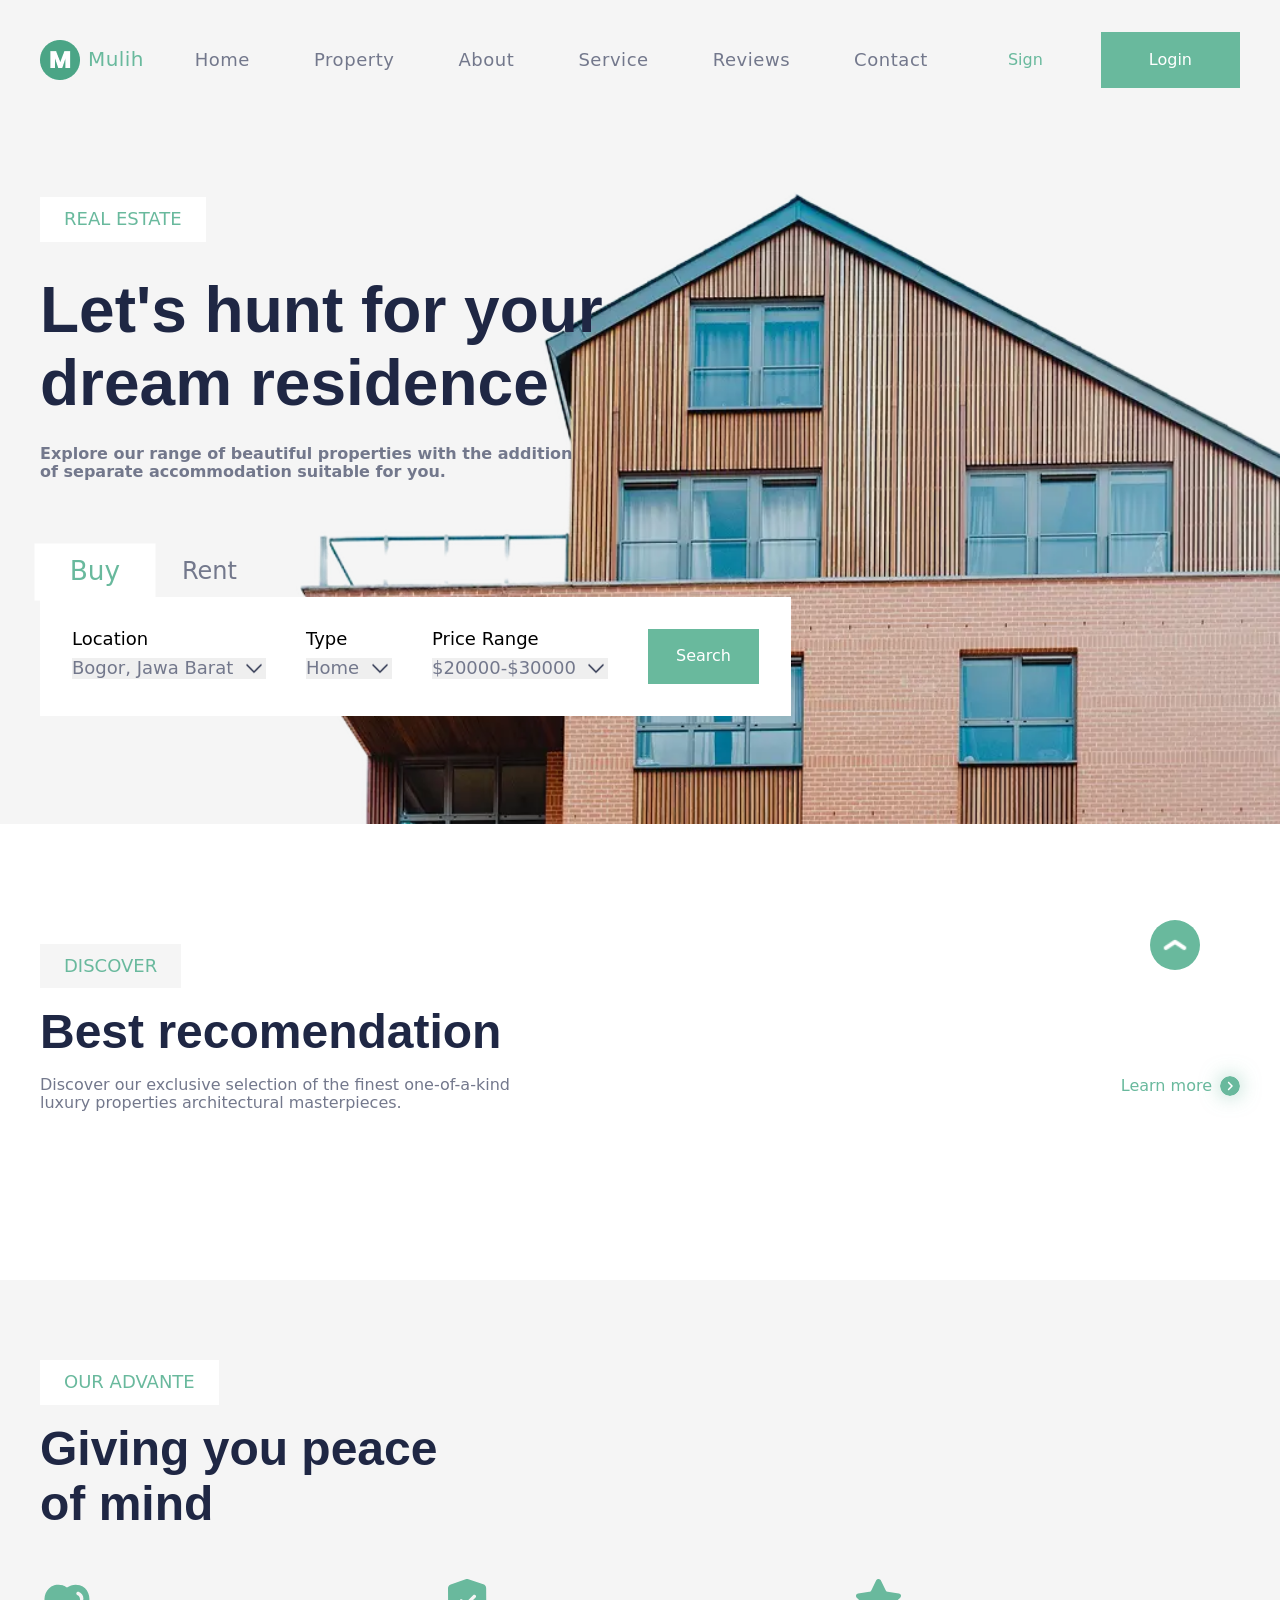
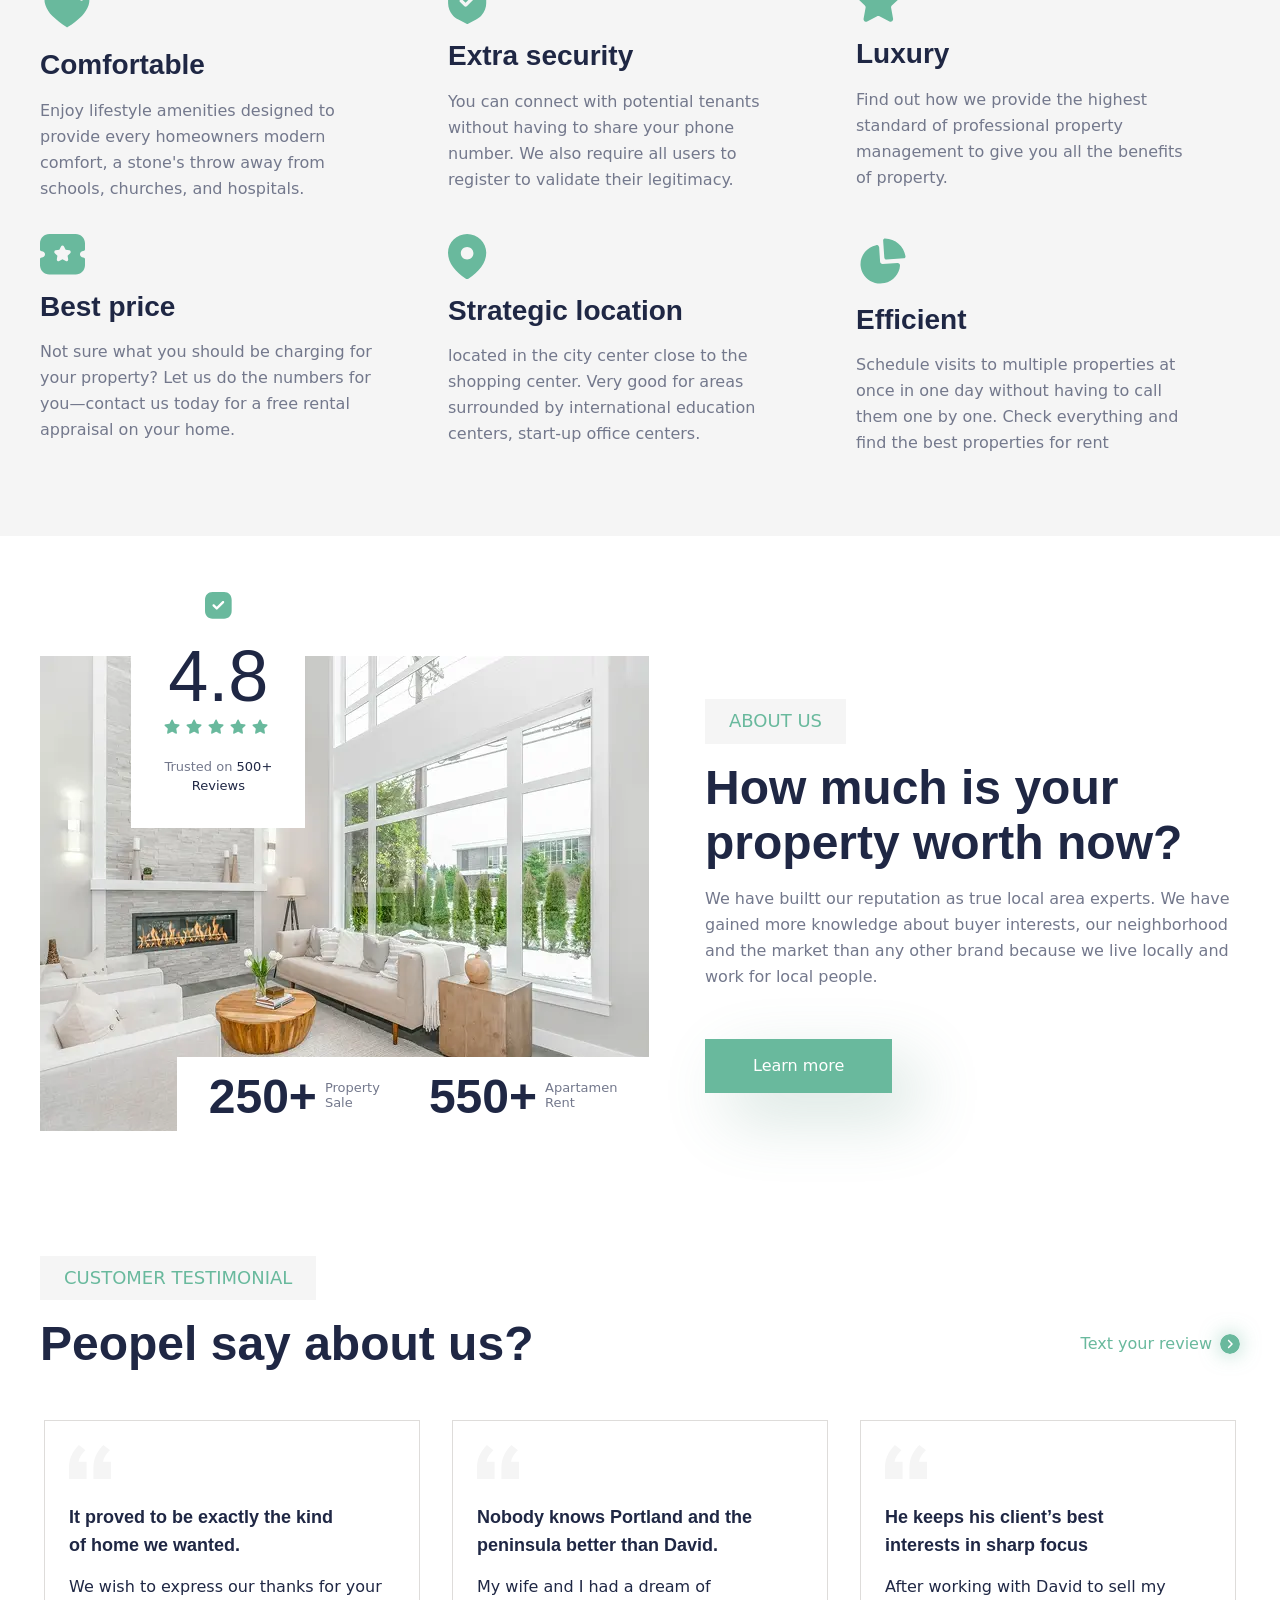
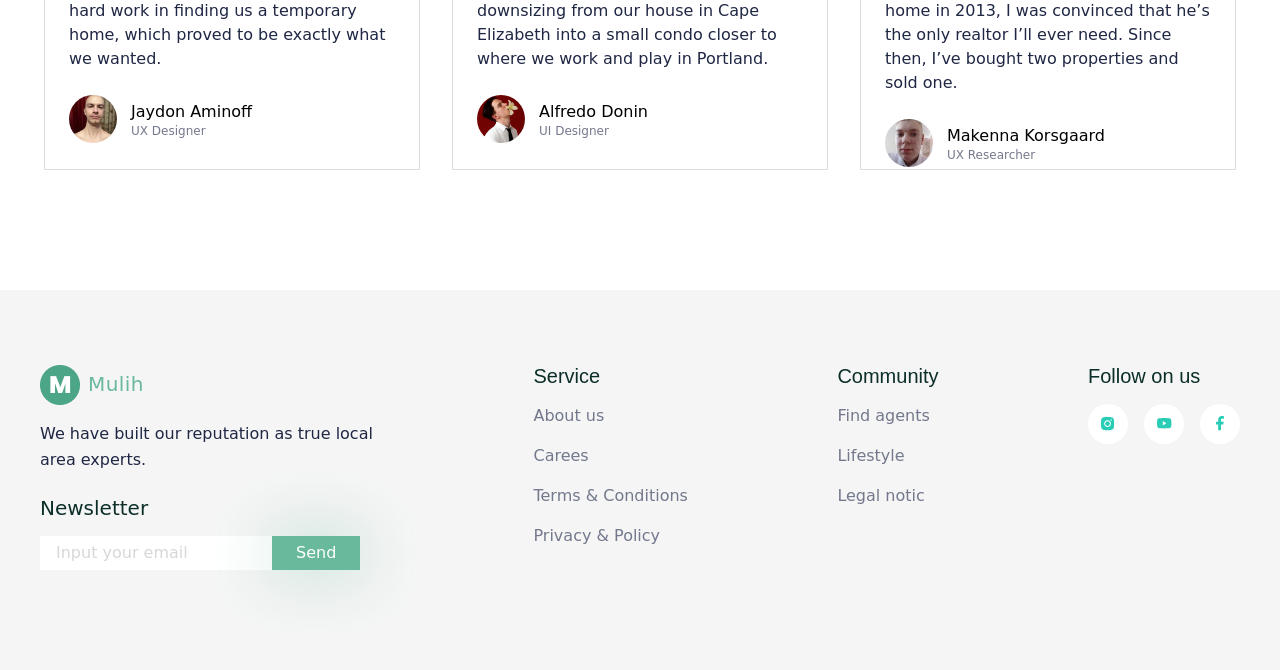
==== commit 487c81ff: "database" ====
--- a/index.html
+++ b/index.html
@@ -41,11 +41,12 @@
             <div class="burger-trigger" id="burger-trigger"></div>
             <div class="navigation-wrapper" id="navigation-menu">
                 <ul class="nav-list" id="nav-list">
-                <li><a href="#home">Home</a></li>
-                <li><a href="#discover-section">Property</a></li>
-                <li><a href="#our_advante-section">About</a></li>
-                <li><a href="#about_us-section">Service</a></li>
-                <li><a href="#customer_testimonial_section">Contact</a></li>
+                <li><a href="#home"><svg class="nav-icon" width="18" height="18" viewBox="0 0 24 24" fill="none" stroke="currentColor" stroke-width="2" stroke-linecap="round" stroke-linejoin="round"><path d="M3 11.5 12 4l9 7.5"/><path d="M5.5 9.5V20a1 1 0 0 0 1 1H9a1 1 0 0 0 1-1v-4a1 1 0 0 1 1-1h2a1 1 0 0 1 1 1v4a1 1 0 0 0 1 1h2.5a1 1 0 0 0 1-1V9.5"/></svg>Home</a></li>
+                <li><a href="#discover-section"><svg class="nav-icon" width="18" height="18" viewBox="0 0 24 24" fill="none" stroke="currentColor" stroke-width="2" stroke-linecap="round" stroke-linejoin="round"><path d="M4 21V8l8-5 8 5v13"/><path d="M9 21v-6h6v6"/><path d="M9 11h.01M15 11h.01M9 7h.01M15 7h.01"/></svg>Property</a></li>
+                <li><a href="#our_advante-section"><svg class="nav-icon" width="18" height="18" viewBox="0 0 24 24" fill="none" stroke="currentColor" stroke-width="2" stroke-linecap="round" stroke-linejoin="round"><circle cx="12" cy="12" r="9"/><path d="M12 16v-5"/><path d="M12 8h.01"/></svg>About</a></li>
+                <li><a href="#about_us-section"><svg class="nav-icon" width="18" height="18" viewBox="0 0 24 24" fill="none" stroke="currentColor" stroke-width="2" stroke-linecap="round" stroke-linejoin="round"><path d="M10.3 3.6a1.8 1.8 0 0 1 3.4 0l.4 1.2a1.8 1.8 0 0 0 1.6 1.2h1.3a1.8 1.8 0 0 1 1 3.2l-1 .9a1.8 1.8 0 0 0-.6 2l.5 1.3a1.8 1.8 0 0 1-2.7 2l-1.1-.8a1.8 1.8 0 0 0-2.2 0l-1.1.8a1.8 1.8 0 0 1-2.7-2l.5-1.3a1.8 1.8 0 0 0-.6-2l-1-.9a1.8 1.8 0 0 1 1-3.2h1.3a1.8 1.8 0 0 0 1.6-1.2z"/><circle cx="12" cy="12" r="2.5"/></svg>Service</a></li>
+                <li><a href="#customer_testimonial_section"><svg class="nav-icon" width="18" height="18" viewBox="0 0 24 24" fill="none" stroke="currentColor" stroke-width="2" stroke-linecap="round" stroke-linejoin="round"><path d="m12 3 2.6 5.6 6.1.8-4.5 4.3 1.1 6-5.3-3-5.3 3 1.1-6-4.5-4.3 6.1-.8z"/></svg>Reviews</a></li>
+                <li><a href="#footer"><svg class="nav-icon" width="18" height="18" viewBox="0 0 24 24" fill="none" stroke="currentColor" stroke-width="2" stroke-linecap="round" stroke-linejoin="round"><rect x="3" y="5" width="18" height="14" rx="2"/><path d="m3.5 6.5 8.5 6 8.5-6"/></svg>Contact</a></li>
                 </ul>
             </div>
             <ul class="login-list">
@@ -63,9 +64,6 @@
     </header>
     <main>
       <section class="hero-section" id="hero-section">
-        <!-- <div class="hero-animation">
-            <h3>ACTION <br><span>-50%</span></h3>
-        </div> -->
         <div class="container">
           <p class="hero-text-starter">REAL ESTATE</p>
           <h1 class="hero-title">Let's hunt for your dream residence</h1>
@@ -81,29 +79,46 @@
             <div class="hero-form-wrapper">
               <label for="location">Location</label>
               <select name="location" id="location" class="select-place">
-                <option value="bogor">Bogor, Jawa Barat</option>
-                <option value="london">London, England</option>
-                <option value="paris">Paris, France</option>
+                <option value="Bogor, Jawa Barat">Bogor, Jawa Barat</option>
+                <option value="London, England">London, England</option>
+                <option value="Paris, France">Paris, France</option>
               </select>
             </div>
             <div class="hero-form-wrapper">
               <label for="type">Type</label>
               <select name="type" id="type" class="select-type">
-                <option value="home">Home</option>
-                <option value="apartament">Apartament</option>
-                <option value="villa">Villa</option>
+                <option value="Home">Home</option>
+                <option value="Apartament">Apartament</option>
+                <option value="Villa">Villa</option>
               </select>
             </div>
             <div class="hero-form-wrapper">
               <label for="price">Price Range</label>
               <select name="price" id="price" class="select-price">
-                <option value="500-750">$500-$750</option>
-                <option value="750-1200">$750-$1200</option>
-                <option value="1200+">$1200+</option>
+                <option value="20000-30000">$20000-$30000</option>
+                <option value="30000-40000">$30000-$40000</option>
+                <option value="40000+">$40000+</option>
               </select>
             </div>
             <button type="submit" class="hero-form-button">Search</button>
           </form>
+          <div class="show-homes" id="show-homes">
+            <button class="close-show-homes" id="close-show-homes">
+                <div class="close-showhomes-line line1"></div>
+                <div class="close-showhomes-line line2"></div>
+            </button>
+            <a href="#" class="logo"
+            ><img class="logo-image"
+                src="./img/icons/main-icon.png"
+                alt="icon.png"
+                width="30"
+                height="30"
+            />Mulih</a>
+            <ul class="list-show-homes" id="list-show-homes">
+                <li></li>
+            </ul>
+          </div>
+          <div class="error" id="error">Not found</div>
         </div>
       </section>
       <section class="discover-section" id="discover-section">
@@ -114,37 +129,7 @@
                 <p class="discover-description">Discover our exclusive selection of the finest one-of-a-kind luxury properties architectural masterpieces.</p>
                 <a href="#" class="learn-more-link">Learn more <img class="learn-more-link-image" src="./img/icons/arrow-icon.svg" alt="link.png"></a>
             </div>
-            <ul class="discover-list">
-                <li>
-                    <img src="./img/discover-section/first-house.jpg" alt="Perum griya asri" width="344" height="238">
-                    <h3 class="discover-list-item-title">Perum griya asri</h3>
-                    <p class="discover-list-description">Bogor, Jawa Barat</p>
-                    <div class="discover-money-area-group">
-                        <p class="discover-list-item-price">$25,000</p>
-                        <p class="discover-list-item-area">360m<sup>2</sup> <span>Living Area</span></p>
-                    </div>
-                    <a href="#" class="discover-list-item-button">Send inquiry</a>
-                </li>
-                <li>
-                    <img src="./img/discover-section/second-house.jpg" alt="Perum kencana asrri" width="344" height="238">
-                    <h3 class="discover-list-item-title">Perum kencana asrri</h3>
-                    <p class="discover-list-description">Bogor, Jawa Barat</p>
-                    <div class="discover-money-area-group">
-                        <p class="discover-list-item-price">$35,000</p>
-                        <p class="discover-list-item-area">360m<sup>2</sup> <span>Living Area</span></p>
-                    </div>
-                    <a href="#" class="discover-list-item-button">Send inquiry</a>
-                </li>
-                <li>
-                    <img src="./img/discover-section/thirth-house.jpg" alt="Perum rakjel elit" width="344" height="238">
-                    <h3 class="discover-list-item-title">Perum rakjel elit</h3>
-                    <p class="discover-list-description">Bogor, Jawa Barat</p>
-                    <div class="discover-money-area-group">
-                        <p class="discover-list-item-price">$40,000</p>
-                        <p class="discover-list-item-area">360m<sup>2</sup> <span>Living Area</span></p>
-                    </div>
-                    <a href="#" class="discover-list-item-button">Send inquiry</a>
-                </li>
+            <ul class="discover-list" id="discover-list">
             </ul>
         </div>
       </section>
@@ -262,7 +247,7 @@
         </div>
       </section>
     </main>
-    <footer class="footer">
+    <footer class="footer" id="footer">
         <div class="container">
             <div class="footer-wrapper">
                 <div class="footer-first-column">
@@ -305,5 +290,7 @@
         </div>
     </footer>
     <script src="./js/script.js"></script>
+    <script src="./js/discoverList.js"></script>
+    <script src="./js/searchHouse.js"></script>
   </body>
-</html>
+</html>
--- a/css/main.min.css
+++ b/css/main.min.css
@@ -1 +1 @@
-*{margin:0;padding:0;box-sizing:border-box}html{scroll-behavior:smooth}a{text-decoration:none}ul{list-style:none}body{font-family:"Poppins",sans-serif}h1,h2,h3{font-family:"Rubik",sans-serif}button:hover{cursor:pointer}.header{padding:12px 0;background:#f5f5f5;position:sticky;top:0;z-index:100}@media screen and (min-width: 1240px){.header{padding:32px 0}}.header-wrapper{display:flex;align-items:center;justify-content:space-between;gap:15px}.header-menu-button{border:none;background-color:none;border-radius:50%}@media screen and (min-width: 768px){.header-wrapper{align-items:center;justify-content:space-between;flex-direction:row}}.logo{font-weight:500;font-size:20px;line-height:108%;letter-spacing:.02em;color:#69b99d;gap:8px;display:flex;align-items:center}@media screen and (min-width: 1240px){.logo-image{width:40px;height:40px}}.burger-trigger{position:fixed;inset:0;z-index:101;display:none}.burger-trigger.open{display:block}.navigation-wrapper{position:fixed;top:54px;right:16px;display:flex;flex-direction:column-reverse;align-items:center;background-color:hsla(0,0%,100%,.98);width:calc(100% - 32px);max-width:280px;padding:28px 24px 24px;border:1px solid rgba(105,185,157,.15);border-radius:24px;box-shadow:0 20px 45px rgba(31,39,68,.18),0 2px 10px rgba(31,39,68,.08);backdrop-filter:blur(14px);-webkit-backdrop-filter:blur(14px);overflow:hidden;transform:translateX(120%);opacity:0;visibility:hidden;transition:transform .3s ease-in-out,opacity .3s ease-in-out,visibility .3s;z-index:999}.navigation-wrapper.open{transform:translateX(0);opacity:1;visibility:visible;z-index:999}.navigation-wrapper::before{content:"";position:absolute;top:0;left:0;right:0;height:4px;background:linear-gradient(90deg, #69b99d, #a3d9c5)}.navigation-wrapper::after{content:"";position:absolute;bottom:0;left:0;right:0;height:4px;background:linear-gradient(90deg, #69b99d, #a3d9c5)}.navigation-wrapper .nav-list{margin-top:6px;display:flex;flex-direction:column;gap:0;font-weight:500;font-size:15px;letter-spacing:.03em}.navigation-wrapper .nav-list li{width:100%;border-bottom:1px solid rgba(31,39,68,.07)}.navigation-wrapper .nav-list li:last-child{border-bottom:none}.navigation-wrapper .nav-list li a{display:block;width:100%;padding:14px 2px}.navigation-wrapper .nav-list li a::after{content:"";position:absolute;width:6px;height:6px;background-color:#69b99d;border-radius:100%;bottom:-10%;left:40%;transform:translateX(-50%);opacity:0;transition:opacity .2s ease-in-out}.navigation-wrapper .nav-list li a:hover{transform:translateY(-5px);color:#69b99d}.navigation-wrapper .nav-list li a:hover::after{opacity:1}.navigation-burger{display:flex;flex-direction:column;gap:6px;width:30px;height:30px;border:none;color:none}.navigation-burger .line-burger-menu{display:block;width:30px;height:3px;background-color:#4b997e;border-radius:15px}.login-list{display:flex;flex-direction:row;gap:12px;width:100%;border-top:1px solid rgba(31,39,68,.08)}.login-list li{flex:1;width:70%}.login-list li a{display:block;text-align:center;border-radius:30px}@media screen and (min-width: 768px){.navigation-burger{display:none}.navigation{display:flex;flex-direction:row}.navigation .navigation-wrapper{visibility:visible;opacity:1;transform:translateX(0);position:relative;display:flex;background:none;flex-direction:row;align-items:center;top:auto;right:auto;width:auto;padding:0;border-radius:0;max-width:none;border:none;box-shadow:none;backdrop-filter:none;-webkit-backdrop-filter:none;overflow:visible}.navigation .navigation-wrapper::before{content:none}.navigation .navigation-wrapper::after{content:none}.navigation .navigation-wrapper .nav-list{margin-top:0px;display:flex;margin-right:12px;flex-direction:row;gap:24px}.navigation .navigation-wrapper .nav-list li{width:auto;border-bottom:none}.navigation .navigation-wrapper .nav-list li a{display:inline-block;width:auto;padding:0}.navigation .navigation-wrapper .nav-list li a::after{bottom:-50%;left:50%}.navigation .navigation-wrapper .nav-list li a:hover{transform:translateY(-10px)}.navigation .login-list{margin-top:0;display:flex;flex-direction:row;gap:10px;width:auto;padding-top:0;border-top:none}.navigation .login-list li{flex:initial}.navigation .login-list li a{display:inline-block;text-align:left;border-radius:0}}@media screen and (min-width: 1240px){.navigation .navigation-wrapper .nav-list{gap:64px;margin-right:32px;font-size:18px}}.nav-list li a{display:inline-block;color:#73788c;position:relative;transition:color .2s ease-in-out,transform .2s ease-in-out}.login-list li a{padding:8px 20px;transition:background-color .2s ease-in-out}@media screen and (min-width: 1240px){.login-list li a{padding:16px 48px}}.login-list-sign{font-weight:500;font-size:12px;line-height:150%;letter-spacing:0em;color:#69b99d}.login-list-login{font-weight:500;font-size:12px;line-height:150%;letter-spacing:0em;color:#fff;background-color:#69b99d}@media screen and (min-width: 1240px){.login-list-sign,.login-list-login{font-size:16px}}.login-list li a:hover{background-color:#4b997e;color:#fff}.hero-section{padding-top:22px;padding-bottom:40px;background-color:#f5f5f5;background-image:url(".././img/hero-section/hero-background.webp");background-repeat:no-repeat;background-position:bottom;background-size:700px;position:relative}@media screen and (min-width: 768px){.hero-section{padding-top:42px;background-position:right;background-size:600px;padding-bottom:80px}}@media screen and (min-width: 1240px){.hero-section{padding-top:77px;padding-bottom:108px;background-size:1000px}}.hero-text-starter{display:inline-block;color:#69b99d;font-size:14px;background-color:#fff;padding:12px 24px}@media screen and (min-width: 768px){.hero-text-starter{font-size:16px}}@media screen and (min-width: 1240px){.hero-text-starter{font-size:18px}}.hero-title{margin-top:32px;font-size:32px;color:#1f2744;width:300px;animation:tracking-in-expand .7s ease-in-out}@keyframes tracking-in-expand{0%{letter-spacing:-0.5em;opacity:0}100%{letter-spacing:normal;opacity:1}}@media screen and (min-width: 768px){.hero-title{font-size:48px;width:450px}}@media screen and (min-width: 1240px){.hero-title{font-size:64px;width:600px}}.hero-description{font-size:13px;color:#73788c;font-weight:600;width:250px;margin-top:10px;animation:tracking-in-expand .7s ease}@media screen and (min-width: 768px){.hero-description{width:350px;margin-top:15px;font-size:14px}}@media screen and (min-width: 1240px){.hero-description{font-size:16px;width:550px;margin-top:24px}}.hero-button-list{display:flex;margin-top:32px}.hero-button-list button{border:none;padding:12px 32px;font-weight:500;font-size:18px;background-color:#f5f5f5;color:#73788c;transition:all .3s ease-in-out}.hero-button-list button.hero-buy-button{background-color:#fff;color:#69b99d;transform:scale(1.1)}.hero-button-list button:hover{color:#69b99d}@media screen and (min-width: 768px){.hero-button-list{margin-top:48px}.hero-button-list button{font-size:20px}}@media screen and (min-width: 1240px){.hero-button-list{margin-top:64px}.hero-button-list button{font-size:24px}}.hero-form{display:flex;flex-direction:column;background-color:#fff;padding:32px;gap:40px;transition:margin .3s ease-in-out}.hero-form.hero-form-rent{margin-left:109px}.hero-form .hero-form-wrapper{display:flex;flex-direction:column;gap:8px;font-size:18px}.hero-form .hero-form-wrapper .select-type{width:86px}.hero-form .hero-form-wrapper select{-webkit-appearance:none;-moz-appearance:none;appearance:none;background-image:url(".././img/icons/arrow-down-icon.png");background-repeat:no-repeat;background-size:24px;background-position:right;padding-right:32px;border:none;color:#73788c}.hero-form .hero-form-wrapper select:focus{outline:none}.hero-form .hero-form-button{padding:18px 48px;width:200px;font-size:16px;background-color:#69b99d;border:none;color:#fff;transition:background-color .2s ease-in-out,transform .2s ease-in-out}.hero-form .hero-form-button:hover{background-color:#7ac9ad;transform:scale(1.1)}@media screen and (min-width: 768px){.hero-form{flex-direction:row;width:740px}}@media screen and (min-width: 1240px){.hero-form{flex-direction:row;width:751px}}.container{display:block;padding:0 20px;width:100%;margin:0 auto}@media screen and (min-width: 480px){.container{width:480px}}@media screen and (min-width: 768px){.container{width:768px}}@media screen and (min-width: 1240px){.container{width:1240px}}.discover-section{padding-top:50px;padding-bottom:50px}@media screen and (min-width: 768px){.discover-section{padding-top:80px;padding-bottom:80px}}@media screen and (min-width: 1240px){.discover-section{padding-top:120px;padding-bottom:120px}}.discover-text-starter{display:inline-block;color:#69b99d;font-size:14px;background-color:#f5f5f5;padding:12px 24px}@media screen and (min-width: 768px){.discover-text-starter{display:block;margin:0 auto;width:130px;font-size:16px}}@media screen and (min-width: 1240px){.discover-text-starter{font-size:18px;display:inline-block;width:auto}}.discover-title{font-size:24px;color:#1f2744;margin-top:16px}@media screen and (min-width: 768px){.discover-title{font-size:30px;text-align:center}}@media screen and (min-width: 1240px){.discover-title{font-size:48px;text-align:left}}.discover-text-wrapper{display:flex;flex-direction:column;gap:15px}@media screen and (min-width: 768px){.discover-text-wrapper{justify-content:center}}@media screen and (min-width: 1240px){.discover-text-wrapper{align-items:center;justify-content:space-between;flex-direction:row;gap:0}}.discover-text-wrapper .learn-more-link{display:flex;align-items:center;color:#69b99d;gap:8px;transition:transform .2s linear}.discover-text-wrapper .learn-more-link:hover{transform:scale(1.1)}.discover-text-wrapper .learn-more-link .learn-more-link-image{box-shadow:0 0 20px 0 rgba(105,185,157,.58);border-radius:50%}.discover-text-wrapper .discover-description{font-size:13px;color:#73788c;width:300px;margin-top:16px}@media screen and (min-width: 768px){.discover-text-wrapper .discover-description{font-size:14px;text-align:center;width:100%}}@media screen and (min-width: 1240px){.discover-text-wrapper .discover-description{width:500px;font-size:16px;text-align:left}}.discover-list{display:flex;flex-direction:column;gap:24px;margin-top:24px}@media screen and (min-width: 768px){.discover-list{flex-direction:row;flex-wrap:wrap;align-items:center;justify-content:center}}@media screen and (min-width: 1240px){.discover-list{gap:34px;margin-top:48px;flex-wrap:nowrap}}.discover-list li{padding:16px;border:1px solid #dedcda}.discover-list li img{width:250px;height:173px}@media screen and (min-width: 1240px){.discover-list li img{width:344px;height:238px}}.discover-list li .discover-list-item-title{font-size:20px;color:#1f2744;margin-top:16px}@media screen and (min-width: 1240px){.discover-list li .discover-list-item-title{font-size:24px}}.discover-list li .discover-list-description{font-size:13px;color:#73788c;margin-top:8px}@media screen and (min-width: 1240px){.discover-list li .discover-list-description{font-size:16px}}.discover-list li .discover-money-area-group{display:flex;align-items:center;gap:32px;margin-top:16px}.discover-list li .discover-money-area-group .discover-list-item-price{color:#69b99d;font-size:20px;font-weight:600}@media screen and (min-width: 1240px){.discover-list li .discover-money-area-group .discover-list-item-price{font-size:24px}}.discover-list li .discover-money-area-group .discover-list-item-area{font-size:12px;background-color:#f5f5f5;padding:4px 8px}@media screen and (min-width: 1240px){.discover-list li .discover-money-area-group .discover-list-item-area{font-size:16px}}.discover-list li .discover-money-area-group .discover-list-item-area span{color:#73788c}.discover-list li .discover-list-item-button{display:flex;justify-content:center;color:#69b99d;margin-top:18px;border:1px solid #69b99d;padding:12px;font-size:16px;transition:background-color .2s ease-in-out,color .2s ease-in-out,box-shadow .2s ease-in-out}.discover-list li .discover-list-item-button:hover{background-color:#69b99d;color:#fff;box-shadow:0 0 8px #69b99d}@media screen and (min-width: 1240px){.discover-list li .discover-list-item-button{margin-top:24px}}.our_advante-section{background-color:#f5f5f5;padding-bottom:30px;padding-top:30px}@media screen and (min-width: 1240px){.our_advante-section{padding-bottom:80px;padding-top:80px}}.our_text-starter{display:inline-block;color:#69b99d;font-size:14px;background-color:#fff;padding:12px 24px}@media screen and (min-width: 768px){.our_text-starter{font-size:16px}}@media screen and (min-width: 1240px){.our_text-starter{font-size:18px}}.our_advante-title{font-size:24px;color:#1f2744;width:226px;margin-top:16px}@media screen and (min-width: 768px){.our_advante-title{font-size:30px;width:336px}}@media screen and (min-width: 1240px){.our_advante-title{font-size:48px;width:436px}}.our_advante-list{display:flex;flex-wrap:wrap;justify-content:center;align-items:center;margin-top:48px;gap:32px}@media screen and (min-width: 1240px){.our_advante-list{justify-content:flex-start;align-items:flex-start}}.our_advante-list li{width:276px}@media screen and (min-width: 1240px){.our_advante-list li{width:376px}}.our_advante-list li h3{font-size:18px;font-weight:700;color:#1f2744;margin-top:16px;text-align:center}@media screen and (min-width: 768px){.our_advante-list li h3{font-size:23px}}@media screen and (min-width: 1240px){.our_advante-list li h3{font-size:28px;text-align:left}}.our_advante-list li p{font-weight:400;font-size:13px;color:#73788c;margin-top:16px;width:100%;line-height:163%;text-align:center}@media screen and (min-width: 768px){.our_advante-list li p{font-size:16px}}@media screen and (min-width: 1240px){.our_advante-list li p{width:336px;text-align:left}}.our_advante-list li img{display:block;margin:0 auto}@media screen and (min-width: 1240px){.our_advante-list li img{margin:0}}.about_us-section{padding-top:60px}@media screen and (min-width: 768px){.about_us-section{padding-top:80px}}@media screen and (min-width: 1240px){.about_us-section{padding-top:120px}}.about_image-wrapper{position:relative}.about_image-wrapper .about-main-image{width:270px;height:222px}@media screen and (min-width: 768px){.about_image-wrapper .about-main-image{width:409px;height:319px}}@media screen and (min-width: 1240px){.about_image-wrapper .about-main-image{width:609px;height:475px}}.about_image-wrapper .about_review-card{position:absolute;top:-20%;left:15%;padding:15px;background-color:#fff}@media screen and (min-width: 768px){.about_image-wrapper .about_review-card{padding:23px}}@media screen and (min-width: 1240px){.about_image-wrapper .about_review-card{padding:32px}}.about_image-wrapper .about_review-card .about_review-title{font-weight:400;font-size:32px;color:#1f2744;margin-top:16px}@media screen and (min-width: 768px){.about_image-wrapper .about_review-card .about_review-title{font-size:52px;text-align:center}}@media screen and (min-width: 1240px){.about_image-wrapper .about_review-card .about_review-title{font-size:72px;text-align:center}}.about_image-wrapper .about_review-card .about_review-description{margin:0 auto;width:55px;font-size:10px;text-align:center;margin-top:16px;color:#73788c}@media screen and (min-width: 768px){.about_image-wrapper .about_review-card .about_review-description{font-size:12px;width:80px}}@media screen and (min-width: 1240px){.about_image-wrapper .about_review-card .about_review-description{font-size:13px;text-align:center;line-height:150%;width:110px}}.about_image-wrapper .about_review-card .about_review-description-span{color:#1f2744}.about_image-wrapper .about_review-card .about_image-checkmark-wrapper{display:flex;align-items:center;justify-content:center}.about_image-wrapper .about_review-card .about_image-checkmark-wrapper .about_image-checkmark{width:22px;height:22px}@media screen and (min-width: 1240px){.about_image-wrapper .about_review-card .about_image-checkmark-wrapper .about_image-checkmark{width:27px;height:27px}}.about_image-wrapper .about_review-card .about_image-stars{width:46px;height:9px}@media screen and (min-width: 768px){.about_image-wrapper .about_review-card .about_image-stars{width:76px;height:13px}}@media screen and (min-width: 1240px){.about_image-wrapper .about_review-card .about_image-stars{width:106px;height:18px}}.about_image-wrapper .about_rent-list{position:absolute;bottom:0;right:0;display:flex;align-items:center;background-color:#fff;padding:6px 16px}@media screen and (min-width: 768px){.about_image-wrapper .about_rent-list{gap:12px;padding:8px 23px}}@media screen and (min-width: 1240px){.about_image-wrapper .about_rent-list{padding:12px 32px;gap:32px}}.about_image-wrapper .about_rent-list li{display:flex;align-items:center}.about_image-wrapper .about_rent-list li h3{font-weight:600;font-size:24px;color:#1f2744}@media screen and (min-width: 768px){.about_image-wrapper .about_rent-list li h3{font-size:30px}}@media screen and (min-width: 1240px){.about_image-wrapper .about_rent-list li h3{font-size:48px}}.about_image-wrapper .about_rent-list li p{color:#73788c;font-size:10px;margin-left:8px}@media screen and (min-width: 768px){.about_image-wrapper .about_rent-list li p{width:62px}}@media screen and (min-width: 1240px){.about_image-wrapper .about_rent-list li p{width:72px;font-size:13px}}.about_us-wrapper{display:flex;align-items:center;flex-direction:column-reverse;gap:56px}@media screen and (min-width: 768px){.about_us-wrapper{flex-direction:row;justify-content:space-between}}.about_us-wrapper .about_text-starter{display:inline-block;color:#69b99d;font-size:16px;background-color:#f5f5f5;padding:12px 24px}@media screen and (min-width: 1240px){.about_us-wrapper .about_text-starter{font-size:18px}}.about_us-wrapper .about_us-title{font-size:24px;color:#1f2744;margin-top:16px}@media screen and (min-width: 1240px){.about_us-wrapper .about_us-title{font-size:48px}}.about_us-wrapper .about_us-description{font-size:13px;color:#73788c;line-height:163%;margin-top:16px}@media screen and (min-width: 1240px){.about_us-wrapper .about_us-description{font-size:16px}}.about_us-wrapper .about_us-link{display:inline-block;margin-top:24px;padding:9px 24px;font-size:13px;color:#fff;background-color:#69b99d;box-shadow:24px 24px 65px 0 rgba(81,140,119,.24);transition:background-color .2s ease-in-out,box-shadow .2s ease-in-out,transform .2s ease-in-out}@media screen and (min-width: 1240px){.about_us-wrapper .about_us-link{margin-top:48px;padding:18px 48px;font-size:16px}}.about_us-wrapper .about_us-link:hover{background-color:#81d4b7;box-shadow:24px 24px 65px 0 rgba(102,189,158,.24);transform:scale(1.05)}.customer_testimonial_section{padding:60px 0}@media screen and (min-width: 768px){.customer_testimonial_section{padding:90px 0}}@media screen and (min-width: 1240px){.customer_testimonial_section{padding:120px 0}}.customer_text-starter{display:inline-block;color:#69b99d;font-size:14px;background-color:#f5f5f5;padding:12px 24px}@media screen and (min-width: 768px){.customer_text-starter{font-size:16px}}@media screen and (min-width: 1240px){.customer_text-starter{font-size:18px}}.customer-title-wrapper{display:flex;flex-direction:column;gap:10px;margin-top:16px}@media screen and (min-width: 768px){.customer-title-wrapper{align-items:center;justify-content:space-between;flex-direction:row;gap:0}}.customer-title-wrapper .customer_title{font-size:24px;color:#1f2744}@media screen and (min-width: 1240px){.customer-title-wrapper .customer_title{font-size:48px}}.customer-title-wrapper .learn-more-link{display:flex;align-items:center;color:#69b99d;gap:8px;transition:transform .2s linear;font-size:13px;border:none;background:none}.customer-title-wrapper .learn-more-link:hover{transform:scale(1.1)}.customer-title-wrapper .learn-more-link .learn-more-link-image{box-shadow:0 0 20px 0 rgba(105,185,157,.58);border-radius:50%}@media screen and (min-width: 1240px){.customer-title-wrapper .learn-more-link{font-size:16px}}.customer-list{display:flex;align-items:center;flex-wrap:wrap;justify-content:center;gap:32px;margin-top:48px}@media screen and (min-width: 1240px){.customer-list{flex-wrap:nowrap}}.customer-list li{width:276px;height:350px;padding:24px;padding-top:82px;border:1px solid #dedcda;position:relative}@media screen and (min-width: 1240px){.customer-list li{width:376px;height:350px}}.customer-list li::after{content:"";position:absolute;top:24px;left:24px;display:block;width:32px;height:24px;background-image:url(.././img/customer-testimonial-section/after.svg);background-size:cover}@media screen and (min-width: 1240px){.customer-list li::after{width:42px;height:34px}}.customer-list li h3{color:#1f2744;font-weight:600;line-height:156%;width:205px;font-size:15px}@media screen and (min-width: 1240px){.customer-list li h3{width:285px;font-size:18px}}.customer-list li .customer-review-description{color:#1f2744;margin-top:16px;line-height:150%;font-size:12px}@media screen and (min-width: 1240px){.customer-list li .customer-review-description{font-size:16px}}.customer-list li .customer-list-review-wrapper{display:flex;align-items:center;margin-top:24px;gap:14px}.customer-list li .customer-list-review-wrapper .customer-list-review-name{font-size:16px;line-height:163%;font-weight:500}.customer-list li .customer-list-review-wrapper .customer-list-review-job{font-size:12px;color:#73788c}.customer-list li .customer-list-review-wrapper img{-o-object-fit:cover;object-fit:cover;border-radius:50%}.customer_window{position:fixed;top:50%;left:50%;transform:translate(-50%, -50%);z-index:100;width:500px;height:350px;background-color:#fff;box-shadow:0 0 30px #b9b9b9;border-radius:25px;display:none;animation:slideIn .4s ease-out forwards}.customer_window .customer_window-close{display:flex;justify-content:center;align-items:center;width:50px;height:50px;border:none;position:absolute;background-color:#fafafa;top:-3%;right:-3%;border-radius:50%;display:none;animation:slideIn .4s ease-out forwards;transition:transform .2s ease-in-out}.customer_window .customer_window-close.customer_window-close-active{display:flex}.customer_window .customer_window-close:hover{transform:scale(0.8)}.customer_window.customer_window-active{display:block}.customer_window .customer_form{margin-top:25px}.customer_window .customer_form .customer_form-name-wrapper{display:flex;flex-direction:column;margin:0 auto;gap:20px}.customer_window .customer_form .customer_form-name-wrapper .customer_form-name-label{font-size:35px;color:#1f2744;font-family:"Rubik",sans-serif;font-weight:600;margin-left:25px}.customer_window .customer_form .customer_form-name-wrapper .customer_form-name-input{font-size:18px;border:1px solid #bbb;border-radius:10px;margin:0 auto;width:90%;height:170px;resize:none}.customer_window .customer_form .customer_form-name-wrapper .customer_form-name-input:focus{outline:none}.customer_window .customer_form .customer_button-sumbit{display:block;background:#69b99d;border:none;color:#fff;padding:15px 40px;border-radius:10px;margin-left:25px;margin-top:15px;transition:background-color .2s ease-in-out}.customer_window .customer_form .customer_button-sumbit:hover{background-color:#53a588}@keyframes slideIn{0%{opacity:0}100%{opacity:1}}.footer{padding:75px 0 100px 0;background-color:#f5f5f5}.footer-wrapper{display:flex;justify-content:space-between;flex-wrap:wrap;gap:20px}.footer-wrapper .footer-description{font-size:13px;line-height:163%;color:#1f2744;width:244px;margin-top:16px}@media screen and (min-width: 768px){.footer-wrapper .footer-description{font-size:16px;width:344px}}.footer-wrapper .footer-form-title{display:inline-block;font-size:17px;font-weight:500;color:#0b2e29;margin-top:24px}@media screen and (min-width: 768px){.footer-wrapper .footer-form-title{font-size:20px}}.footer-wrapper .footer-form-wrapper{display:flex;align-items:center;gap:0;margin-top:16px}.footer-wrapper .footer-form-wrapper .footer-input{border:none;padding:8px 16px;width:180px}@media screen and (min-width: 768px){.footer-wrapper .footer-form-wrapper .footer-input{width:auto}}.footer-wrapper .footer-form-wrapper .footer-input::-moz-placeholder{font-weight:400;font-size:14px;color:#d7d7d7}.footer-wrapper .footer-form-wrapper .footer-input::placeholder{font-weight:400;font-size:14px;color:#d7d7d7}@media screen and (min-width: 768px){.footer-wrapper .footer-form-wrapper .footer-input::-moz-placeholder{font-size:16px}.footer-wrapper .footer-form-wrapper .footer-input::placeholder{font-size:16px}}.footer-wrapper .footer-form-wrapper .footer-input:focus{outline:none}.footer-wrapper .footer-form-wrapper .footer-form-button{border:none;padding:8px 24px;color:#fff;background-color:#69b99d;box-shadow:0 0 65px 0 rgba(105,185,157,.48);transition:box-shadow .2s ease-in-out,background-color .2s ease-in-out}.footer-wrapper .footer-form-wrapper .footer-form-button:hover{box-shadow:0 0 65px #13df97;background-color:#95dbac}.footer-wrapper .footer-list{display:flex;flex-direction:column;gap:16px}.footer-wrapper .footer-list li a{display:block;font-weight:400;font-size:13px;color:#73788c;line-height:150%;transition:transform .1s linear}.footer-wrapper .footer-list li a:hover{transform:translateY(-5px)}@media screen and (min-width: 768px){.footer-wrapper .footer-list li a{font-size:16px}}.footer-wrapper h3{margin-bottom:16px;font-weight:500;font-size:16px;color:#0b2e29}@media screen and (min-width: 768px){.footer-wrapper h3{font-size:20px}}.footer-social-list{display:flex;align-items:center;gap:16px}.footer-social-list li a{width:40px;height:40px;border-radius:50%;display:flex;align-items:center;justify-content:center;background-color:#fff;transition:box-shadow .1s ease-in-out,transform .1s ease-in-out}.footer-social-list li a:hover{box-shadow:0 0 10px #dbfddb;transform:scale(1.1)}.arrow-up{display:flex;position:fixed;align-items:center;justify-content:center;background-color:#69b99d;z-index:1000;border-radius:50%;width:50px;height:50px;bottom:-70px;right:30px;transition:all .3s ease-in-out}.arrow-up .arrow-up-text{font-size:13px}.arrow-up.arrow-active{bottom:30px}.arrow-up:hover{transform:scale(1.2);background-color:#86dbbd}@media screen and (min-width: 768px){.arrow-up{right:80px}}/*# sourceMappingURL=main.min.css.map */+*{margin:0;padding:0;box-sizing:border-box}html{scroll-behavior:smooth}a{text-decoration:none}ul{list-style:none}body{font-family:"Poppins",sans-serif}h1,h2,h3{font-family:"Rubik",sans-serif}button:hover{cursor:pointer}.header{padding:12px 0;background:#f5f5f5;position:sticky;top:0;z-index:100}@media screen and (min-width: 1240px){.header{padding:32px 0}}.header-wrapper{display:flex;align-items:center;justify-content:space-between;gap:15px}.header-menu-button{border:none;background-color:none;border-radius:50%}@media screen and (min-width: 768px){.header-wrapper{align-items:center;justify-content:space-between;flex-direction:row}}.logo{font-weight:500;font-size:20px;line-height:108%;letter-spacing:.02em;color:#69b99d;gap:8px;display:flex;align-items:center}@media screen and (min-width: 1240px){.logo-image{width:40px;height:40px}}.burger-trigger{position:fixed;inset:0;z-index:101;display:none}.burger-trigger.open{display:block}.navigation-wrapper{position:fixed;top:54px;right:16px;display:flex;flex-direction:column-reverse;align-items:center;background-color:hsla(0,0%,100%,.98);width:calc(60% - 64px);max-width:280px;padding:28px 24px 24px;border:1px solid rgba(105,185,157,.15);border-radius:24px;box-shadow:0 20px 45px rgba(31,39,68,.18),0 2px 10px rgba(31,39,68,.08);backdrop-filter:blur(14px);-webkit-backdrop-filter:blur(14px);overflow:hidden;transform:translateX(120%);opacity:0;visibility:hidden;transition:transform .3s ease-in-out,opacity .3s ease-in-out,visibility .3s;z-index:999}.navigation-wrapper.open{transform:translateX(0);opacity:1;visibility:visible;z-index:999}.navigation-wrapper::before{content:"";position:absolute;top:0;left:0;right:0;height:4px;background:linear-gradient(90deg, #69b99d, #a3d9c5)}.navigation-wrapper::after{content:"";position:absolute;bottom:0;left:0;right:0;height:4px;background:linear-gradient(90deg, #69b99d, #a3d9c5)}.navigation-wrapper .nav-list{margin-top:6px;display:flex;flex-direction:column;gap:0;font-weight:500;font-size:15px;letter-spacing:.03em}.navigation-wrapper .nav-list li{width:100%;border-bottom:1px solid rgba(31,39,68,.07)}.navigation-wrapper .nav-list li:last-child{border-bottom:none}.navigation-wrapper .nav-list li a{display:block;width:100%;padding:14px 2px}.navigation-wrapper .nav-list li a::after{content:"";position:absolute;width:6px;height:6px;background-color:#69b99d;border-radius:100%;bottom:0%;left:50%;transform:translateX(-50%);opacity:0;transition:opacity .2s ease-in-out}.navigation-wrapper .nav-list li a:hover{transform:translateY(-5px);color:#69b99d}.navigation-wrapper .nav-list li a:hover::after{opacity:1}.navigation-burger{display:flex;flex-direction:column;gap:6px;width:30px;height:30px;border:none;color:none}.navigation-burger .line-burger-menu{display:block;width:30px;height:3px;background-color:#4b997e;border-radius:15px}.login-list{display:flex;flex-direction:row;gap:12px;width:100%;border-top:1px solid rgba(31,39,68,.08)}.login-list li{flex:1;width:70%}.login-list li a{display:block;text-align:center;border-radius:30px}@media screen and (min-width: 768px){.navigation-burger{display:none}.navigation{display:flex;flex-direction:row}.navigation .navigation-wrapper{visibility:visible;opacity:1;transform:translateX(0);position:relative;display:flex;background:none;flex-direction:row;align-items:center;top:auto;right:auto;width:auto;padding:0;border-radius:0;max-width:none;border:none;box-shadow:none;backdrop-filter:none;-webkit-backdrop-filter:none;overflow:visible}.navigation .navigation-wrapper::before{content:none}.navigation .navigation-wrapper::after{content:none}.navigation .navigation-wrapper .nav-list{margin-top:0px;display:flex;margin-right:12px;flex-direction:row;gap:24px}.navigation .navigation-wrapper .nav-list li{width:auto;border-bottom:none}.navigation .navigation-wrapper .nav-list li a{display:inline-block;width:auto;padding:0}.navigation .navigation-wrapper .nav-list li a::after{bottom:-50%;left:50%}.navigation .navigation-wrapper .nav-list li a:hover{transform:translateY(-10px)}.navigation .login-list{margin-top:0;display:flex;flex-direction:row;gap:10px;width:auto;padding-top:0;border-top:none}.navigation .login-list li{flex:initial}.navigation .login-list li a{display:inline-block;text-align:left;border-radius:0}}@media screen and (min-width: 1240px){.navigation .navigation-wrapper .nav-list{gap:64px;margin-right:32px;font-size:18px}}.nav-list li a{display:inline-block;color:#73788c;position:relative;transition:color .2s ease-in-out,transform .2s ease-in-out}.nav-icon{display:inline-block;vertical-align:-3px;margin-right:8px;color:#69b99d;flex-shrink:0;transition:color .2s ease-in-out}.nav-list li a:hover .nav-icon{color:#69b99d}@media screen and (min-width: 768px){.nav-icon{display:none}}.login-list li a{padding:8px 20px;transition:background-color .2s ease-in-out}@media screen and (min-width: 1240px){.login-list li a{padding:16px 48px}}.login-list-sign{font-weight:500;font-size:12px;line-height:150%;letter-spacing:0em;color:#69b99d}.login-list-login{font-weight:500;font-size:12px;line-height:150%;letter-spacing:0em;color:#fff;background-color:#69b99d}@media screen and (min-width: 1240px){.login-list-sign,.login-list-login{font-size:16px}}.login-list li a:hover{background-color:#4b997e;color:#fff}.hero-section{padding-top:22px;padding-bottom:40px;background-color:#f5f5f5;background-image:url(".././img/hero-section/hero-background.webp");background-repeat:no-repeat;background-position:bottom;background-size:700px;position:relative}@media screen and (min-width: 768px){.hero-section{padding-top:42px;background-position:right;background-size:600px;padding-bottom:80px}}@media screen and (min-width: 1240px){.hero-section{padding-top:77px;padding-bottom:108px;background-size:1000px}}.hero-text-starter{display:inline-block;color:#69b99d;font-size:14px;background-color:#fff;padding:12px 24px}@media screen and (min-width: 768px){.hero-text-starter{font-size:16px}}@media screen and (min-width: 1240px){.hero-text-starter{font-size:18px}}.hero-title{margin-top:32px;font-size:32px;color:#1f2744;width:300px;animation:tracking-in-expand .7s ease-in-out}@keyframes tracking-in-expand{0%{letter-spacing:-0.5em;opacity:0}100%{letter-spacing:normal;opacity:1}}@media screen and (min-width: 768px){.hero-title{font-size:48px;width:450px}}@media screen and (min-width: 1240px){.hero-title{font-size:64px;width:600px}}.hero-description{font-size:13px;color:#73788c;font-weight:600;width:250px;margin-top:10px;animation:tracking-in-expand .7s ease}@media screen and (min-width: 768px){.hero-description{width:350px;margin-top:15px;font-size:14px}}@media screen and (min-width: 1240px){.hero-description{font-size:16px;width:550px;margin-top:24px}}.hero-button-list{display:flex;margin-top:32px}.hero-button-list button{border:none;padding:12px 32px;font-weight:500;font-size:18px;background-color:#f5f5f5;color:#73788c;transition:all .3s ease-in-out}.hero-button-list button.hero-buy-button{background-color:#fff;color:#69b99d;transform:scale(1.1)}.hero-button-list button:hover{color:#69b99d}@media screen and (min-width: 768px){.hero-button-list{margin-top:48px}.hero-button-list button{font-size:20px}}@media screen and (min-width: 1240px){.hero-button-list{margin-top:64px}.hero-button-list button{font-size:24px}}.hero-form{display:flex;flex-direction:column;background-color:#fff;padding:32px;gap:40px;transition:margin .3s ease-in-out}.hero-form.hero-form-rent{margin-left:109px}.hero-form .hero-form-wrapper{display:flex;flex-direction:column;gap:8px;font-size:18px}.hero-form .hero-form-wrapper .select-type{width:86px}.hero-form .hero-form-wrapper select{-webkit-appearance:none;-moz-appearance:none;appearance:none;background-image:url(".././img/icons/arrow-down-icon.png");background-repeat:no-repeat;background-size:24px;background-position:right;padding-right:32px;border:none;color:#73788c}.hero-form .hero-form-wrapper select:focus{outline:none}.hero-form .hero-form-button{display:flex;align-items:center;justify-content:center;padding:18px 48px;font-size:16px;background-color:#69b99d;border:none;color:#fff;flex-shrink:1;min-width:0;transition:background-color .2s ease-in-out,transform .2s ease-in-out}.hero-form .hero-form-button:hover{background-color:#7ac9ad;transform:scale(1.1)}@media screen and (min-width: 768px){.hero-form{flex-direction:row;width:740px}}@media screen and (min-width: 1240px){.hero-form{flex-direction:row;width:751px}}.show-homes{display:flex;visibility:hidden;opacity:0;position:fixed;z-index:1000;background-color:#fff;top:50%;left:50%;transform:translate(-50%, -50%) scale(0.96);box-shadow:0 24px 60px rgba(31,39,68,.22),0 4px 14px rgba(31,39,68,.1),0 0 0 9999px rgba(31,39,68,.45);backdrop-filter:blur(14px);-webkit-backdrop-filter:blur(14px);border-radius:25px;align-items:stretch;justify-content:flex-start;flex-direction:column;width:calc(100vw - 32px);max-width:400px;max-height:82vh;padding:26px 20px 20px;transition:opacity .25s ease-in-out,transform .25s ease-in-out,visibility .25s ease-in-out}.show-homes .logo{flex-shrink:0;width:100%;padding-bottom:16px;margin-bottom:4px;border-bottom:1px solid #ececec}.show-homes .list-show-homes{margin-top:4px;display:flex;align-items:stretch;justify-content:flex-start;flex-direction:column;gap:14px;overflow-y:auto;padding-right:4px}.show-homes .list-show-homes::-webkit-scrollbar{width:6px}.show-homes .list-show-homes::-webkit-scrollbar-track{background:rgba(0,0,0,0)}.show-homes .list-show-homes::-webkit-scrollbar-thumb{background-color:rgba(105,185,157,.4);border-radius:10px}.show-homes .list-show-homes li{display:flex;flex-direction:column;gap:4px;text-align:left;border:1px solid #ececec;border-radius:16px;padding:14px;background-color:#fff;transition:box-shadow .2s ease-in-out,transform .2s ease-in-out,border-color .2s ease-in-out}.show-homes .list-show-homes li img{width:100%;height:150px;-o-object-fit:cover;object-fit:cover;border-radius:12px}.show-homes .list-show-homes li:hover{border-color:#69b99d;box-shadow:0 10px 24px rgba(31,39,68,.12);transform:translateY(-4px)}.show-homes.open{opacity:1;visibility:visible;transform:translate(-50%, -50%) scale(1)}.show-homes .close-show-homes{display:flex;align-items:center;justify-content:center;position:absolute;top:-14px;right:-14px;width:40px;height:40px;padding:0;border:2px solid #69b99d;border-radius:50%;background-color:#fff;box-shadow:0 4px 12px rgba(31,39,68,.12);cursor:pointer;transition:.2s ease}.show-homes .close-show-homes .close-showhomes-line{position:absolute;width:20px;height:2px;border-radius:2px;background-color:#69b99d;transition:.2s ease}.show-homes .close-show-homes .close-showhomes-line.line1{transform:rotate(45deg)}.show-homes .close-show-homes .close-showhomes-line.line2{transform:rotate(-45deg)}.show-homes .close-show-homes:hover{background-color:#69b99d;box-shadow:0 6px 16px rgba(31,39,68,.18);transform:scale(1.05)}.show-homes .close-show-homes:hover .close-showhomes-line{background-color:#fff}.show-homes .close-show-homes:active{transform:scale(0.95)}@media screen and (min-width: 768px){.show-homes{width:auto;min-width:320px;max-width:min(92vw,640px);max-height:78vh;padding:30px 26px 24px}.show-homes .list-show-homes{flex-direction:row;flex-wrap:wrap;justify-content:center}.show-homes .list-show-homes li{flex:0 0 auto;width:260px}}@media screen and (min-width: 1240px){.show-homes{max-width:min(90vw,900px)}.show-homes .list-show-homes li{width:260px}}.error{position:fixed;bottom:5%;left:50%;transform:translate(-50%, 280%);background-color:rgba(144,238,199,.8);padding:15px;border-radius:50px;color:#fff;font-weight:600;border:1px solid #5dc09d;box-shadow:0 20px 45px rgba(31,39,68,.18),0 2px 10px rgba(31,39,68,.08);backdrop-filter:blur(14px);opacity:0;transition:.1s transform ease-in-out,.1s opacity ease-in-out}.error.show{transform:translate(-50%, 0%);opacity:1}.container{display:block;padding:0 20px;width:100%;margin:0 auto}@media screen and (min-width: 480px){.container{width:480px}}@media screen and (min-width: 768px){.container{width:768px}}@media screen and (min-width: 1240px){.container{width:1240px}}.discover-section{padding-top:50px;padding-bottom:50px}@media screen and (min-width: 768px){.discover-section{padding-top:80px;padding-bottom:80px}}@media screen and (min-width: 1240px){.discover-section{padding-top:120px;padding-bottom:120px}}.discover-text-starter{display:inline-block;color:#69b99d;font-size:14px;background-color:#f5f5f5;padding:12px 24px}@media screen and (min-width: 768px){.discover-text-starter{display:block;margin:0 auto;width:130px;font-size:16px}}@media screen and (min-width: 1240px){.discover-text-starter{font-size:18px;display:inline-block;width:auto}}.discover-title{font-size:24px;color:#1f2744;margin-top:16px}@media screen and (min-width: 768px){.discover-title{font-size:30px;text-align:center}}@media screen and (min-width: 1240px){.discover-title{font-size:48px;text-align:left}}.discover-text-wrapper{display:flex;flex-direction:column;gap:15px}@media screen and (min-width: 768px){.discover-text-wrapper{justify-content:center}}@media screen and (min-width: 1240px){.discover-text-wrapper{align-items:center;justify-content:space-between;flex-direction:row;gap:0}}.discover-text-wrapper .learn-more-link{display:flex;align-items:center;color:#69b99d;gap:8px;transition:transform .2s linear}.discover-text-wrapper .learn-more-link:hover{transform:scale(1.1)}.discover-text-wrapper .learn-more-link .learn-more-link-image{box-shadow:0 0 20px 0 rgba(105,185,157,.58);border-radius:50%}.discover-text-wrapper .discover-description{font-size:13px;color:#73788c;width:300px;margin-top:16px}@media screen and (min-width: 768px){.discover-text-wrapper .discover-description{font-size:14px;text-align:center;width:100%}}@media screen and (min-width: 1240px){.discover-text-wrapper .discover-description{width:500px;font-size:16px;text-align:left}}.discover-list{display:flex;flex-direction:column;align-items:center;justify-content:center;gap:24px;margin-top:24px}@media screen and (min-width: 768px){.discover-list{flex-direction:row;flex-wrap:wrap;align-items:center;justify-content:center}}@media screen and (min-width: 1240px){.discover-list{gap:34px;margin-top:48px;flex-wrap:nowrap}}.discover-list li{padding:16px;border:1px solid #dedcda}.discover-list li img{width:250px;height:173px}@media screen and (min-width: 1240px){.discover-list li img{width:344px;height:238px}}.discover-list-item-title{font-size:20px;color:#1f2744;margin-top:16px}@media screen and (min-width: 1240px){.discover-list-item-title{font-size:24px}}.discover-list-description{font-size:13px;color:#73788c;margin-top:8px}@media screen and (min-width: 1240px){.discover-list-description{font-size:16px}}.discover-money-area-group{display:flex;align-items:center;gap:32px;margin-top:16px}.discover-money-area-group .discover-list-item-price{color:#69b99d;font-size:20px;font-weight:600}@media screen and (min-width: 1240px){.discover-money-area-group .discover-list-item-price{font-size:24px}}.discover-money-area-group .discover-list-item-area{font-size:12px;background-color:#f5f5f5;padding:4px 8px}@media screen and (min-width: 1240px){.discover-money-area-group .discover-list-item-area{font-size:16px}}.discover-money-area-group .discover-list-item-area span{color:#73788c}.discover-list-item-button{display:flex;justify-content:center;color:#69b99d;margin-top:18px;border:1px solid #69b99d;padding:12px;font-size:16px;transition:background-color .2s ease-in-out,color .2s ease-in-out,box-shadow .2s ease-in-out}.discover-list-item-button:hover{background-color:#69b99d;color:#fff;box-shadow:0 0 8px #69b99d}@media screen and (min-width: 1240px){.discover-list-item-button{margin-top:24px}}.our_advante-section{background-color:#f5f5f5;padding-bottom:30px;padding-top:30px}@media screen and (min-width: 1240px){.our_advante-section{padding-bottom:80px;padding-top:80px}}.our_text-starter{display:inline-block;color:#69b99d;font-size:14px;background-color:#fff;padding:12px 24px}@media screen and (min-width: 768px){.our_text-starter{font-size:16px}}@media screen and (min-width: 1240px){.our_text-starter{font-size:18px}}.our_advante-title{font-size:24px;color:#1f2744;width:226px;margin-top:16px}@media screen and (min-width: 768px){.our_advante-title{font-size:30px;width:336px}}@media screen and (min-width: 1240px){.our_advante-title{font-size:48px;width:436px}}.our_advante-list{display:flex;flex-wrap:wrap;justify-content:center;align-items:center;margin-top:48px;gap:32px}@media screen and (min-width: 1240px){.our_advante-list{justify-content:flex-start;align-items:flex-start}}.our_advante-list li{width:276px}@media screen and (min-width: 1240px){.our_advante-list li{width:376px}}.our_advante-list li h3{font-size:18px;font-weight:700;color:#1f2744;margin-top:16px;text-align:center}@media screen and (min-width: 768px){.our_advante-list li h3{font-size:23px}}@media screen and (min-width: 1240px){.our_advante-list li h3{font-size:28px;text-align:left}}.our_advante-list li p{font-weight:400;font-size:13px;color:#73788c;margin-top:16px;width:100%;line-height:163%;text-align:center}@media screen and (min-width: 768px){.our_advante-list li p{font-size:16px}}@media screen and (min-width: 1240px){.our_advante-list li p{width:336px;text-align:left}}.our_advante-list li img{display:block;margin:0 auto}@media screen and (min-width: 1240px){.our_advante-list li img{margin:0}}.about_us-section{padding-top:60px}@media screen and (min-width: 768px){.about_us-section{padding-top:80px}}@media screen and (min-width: 1240px){.about_us-section{padding-top:120px}}.about_image-wrapper{position:relative}.about_image-wrapper .about-main-image{width:270px;height:222px}@media screen and (min-width: 768px){.about_image-wrapper .about-main-image{width:409px;height:319px}}@media screen and (min-width: 1240px){.about_image-wrapper .about-main-image{width:609px;height:475px}}.about_image-wrapper .about_review-card{position:absolute;top:-20%;left:15%;padding:15px;background-color:#fff}@media screen and (min-width: 768px){.about_image-wrapper .about_review-card{padding:23px}}@media screen and (min-width: 1240px){.about_image-wrapper .about_review-card{padding:32px}}.about_image-wrapper .about_review-card .about_review-title{font-weight:400;font-size:32px;color:#1f2744;margin-top:16px}@media screen and (min-width: 768px){.about_image-wrapper .about_review-card .about_review-title{font-size:52px;text-align:center}}@media screen and (min-width: 1240px){.about_image-wrapper .about_review-card .about_review-title{font-size:72px;text-align:center}}.about_image-wrapper .about_review-card .about_review-description{margin:0 auto;width:55px;font-size:10px;text-align:center;margin-top:16px;color:#73788c}@media screen and (min-width: 768px){.about_image-wrapper .about_review-card .about_review-description{font-size:12px;width:80px}}@media screen and (min-width: 1240px){.about_image-wrapper .about_review-card .about_review-description{font-size:13px;text-align:center;line-height:150%;width:110px}}.about_image-wrapper .about_review-card .about_review-description-span{color:#1f2744}.about_image-wrapper .about_review-card .about_image-checkmark-wrapper{display:flex;align-items:center;justify-content:center}.about_image-wrapper .about_review-card .about_image-checkmark-wrapper .about_image-checkmark{width:22px;height:22px}@media screen and (min-width: 1240px){.about_image-wrapper .about_review-card .about_image-checkmark-wrapper .about_image-checkmark{width:27px;height:27px}}.about_image-wrapper .about_review-card .about_image-stars{width:46px;height:9px}@media screen and (min-width: 768px){.about_image-wrapper .about_review-card .about_image-stars{width:76px;height:13px}}@media screen and (min-width: 1240px){.about_image-wrapper .about_review-card .about_image-stars{width:106px;height:18px}}.about_image-wrapper .about_rent-list{position:absolute;bottom:0;right:0;display:flex;align-items:center;background-color:#fff;padding:6px 16px}@media screen and (min-width: 768px){.about_image-wrapper .about_rent-list{gap:12px;padding:8px 23px}}@media screen and (min-width: 1240px){.about_image-wrapper .about_rent-list{padding:12px 32px;gap:32px}}.about_image-wrapper .about_rent-list li{display:flex;align-items:center}.about_image-wrapper .about_rent-list li h3{font-weight:600;font-size:24px;color:#1f2744}@media screen and (min-width: 768px){.about_image-wrapper .about_rent-list li h3{font-size:30px}}@media screen and (min-width: 1240px){.about_image-wrapper .about_rent-list li h3{font-size:48px}}.about_image-wrapper .about_rent-list li p{color:#73788c;font-size:10px;margin-left:8px}@media screen and (min-width: 768px){.about_image-wrapper .about_rent-list li p{width:62px}}@media screen and (min-width: 1240px){.about_image-wrapper .about_rent-list li p{width:72px;font-size:13px}}.about_us-wrapper{display:flex;align-items:center;flex-direction:column-reverse;gap:56px}@media screen and (min-width: 768px){.about_us-wrapper{flex-direction:row;justify-content:space-between}}.about_us-wrapper .about_text-starter{display:inline-block;color:#69b99d;font-size:16px;background-color:#f5f5f5;padding:12px 24px}@media screen and (min-width: 1240px){.about_us-wrapper .about_text-starter{font-size:18px}}.about_us-wrapper .about_us-title{font-size:24px;color:#1f2744;margin-top:16px}@media screen and (min-width: 1240px){.about_us-wrapper .about_us-title{font-size:48px}}.about_us-wrapper .about_us-description{font-size:13px;color:#73788c;line-height:163%;margin-top:16px}@media screen and (min-width: 1240px){.about_us-wrapper .about_us-description{font-size:16px}}.about_us-wrapper .about_us-link{display:inline-block;margin-top:24px;padding:9px 24px;font-size:13px;color:#fff;background-color:#69b99d;box-shadow:24px 24px 65px 0 rgba(81,140,119,.24);transition:background-color .2s ease-in-out,box-shadow .2s ease-in-out,transform .2s ease-in-out}@media screen and (min-width: 1240px){.about_us-wrapper .about_us-link{margin-top:48px;padding:18px 48px;font-size:16px}}.about_us-wrapper .about_us-link:hover{background-color:#81d4b7;box-shadow:24px 24px 65px 0 rgba(102,189,158,.24);transform:scale(1.05)}.customer_testimonial_section{padding:60px 0}@media screen and (min-width: 768px){.customer_testimonial_section{padding:90px 0}}@media screen and (min-width: 1240px){.customer_testimonial_section{padding:120px 0}}.customer_text-starter{display:inline-block;color:#69b99d;font-size:14px;background-color:#f5f5f5;padding:12px 24px}@media screen and (min-width: 768px){.customer_text-starter{font-size:16px}}@media screen and (min-width: 1240px){.customer_text-starter{font-size:18px}}.customer-title-wrapper{display:flex;flex-direction:column;gap:10px;margin-top:16px}@media screen and (min-width: 768px){.customer-title-wrapper{align-items:center;justify-content:space-between;flex-direction:row;gap:0}}.customer-title-wrapper .customer_title{font-size:24px;color:#1f2744}@media screen and (min-width: 1240px){.customer-title-wrapper .customer_title{font-size:48px}}.customer-title-wrapper .learn-more-link{display:flex;align-items:center;color:#69b99d;gap:8px;transition:transform .2s linear;font-size:13px;border:none;background:none}.customer-title-wrapper .learn-more-link:hover{transform:scale(1.1)}.customer-title-wrapper .learn-more-link .learn-more-link-image{box-shadow:0 0 20px 0 rgba(105,185,157,.58);border-radius:50%}@media screen and (min-width: 1240px){.customer-title-wrapper .learn-more-link{font-size:16px}}.customer-list{display:flex;align-items:center;flex-wrap:wrap;justify-content:center;gap:32px;margin-top:48px}@media screen and (min-width: 1240px){.customer-list{flex-wrap:nowrap}}.customer-list li{width:276px;height:350px;padding:24px;padding-top:82px;border:1px solid #dedcda;position:relative}@media screen and (min-width: 1240px){.customer-list li{width:376px;height:350px}}.customer-list li::after{content:"";position:absolute;top:24px;left:24px;display:block;width:32px;height:24px;background-image:url(.././img/customer-testimonial-section/after.svg);background-size:cover}@media screen and (min-width: 1240px){.customer-list li::after{width:42px;height:34px}}.customer-list li h3{color:#1f2744;font-weight:600;line-height:156%;width:205px;font-size:15px}@media screen and (min-width: 1240px){.customer-list li h3{width:285px;font-size:18px}}.customer-list li .customer-review-description{color:#1f2744;margin-top:16px;line-height:150%;font-size:12px}@media screen and (min-width: 1240px){.customer-list li .customer-review-description{font-size:16px}}.customer-list li .customer-list-review-wrapper{display:flex;align-items:center;margin-top:24px;gap:14px}.customer-list li .customer-list-review-wrapper .customer-list-review-name{font-size:16px;line-height:163%;font-weight:500}.customer-list li .customer-list-review-wrapper .customer-list-review-job{font-size:12px;color:#73788c}.customer-list li .customer-list-review-wrapper img{-o-object-fit:cover;object-fit:cover;border-radius:50%}.customer_window{position:fixed;top:50%;left:50%;transform:translate(-50%, -50%);z-index:100;width:500px;height:350px;background-color:#fff;box-shadow:0 0 30px #b9b9b9;border-radius:25px;display:none;animation:slideIn .4s ease-out forwards}.customer_window .customer_window-close{display:flex;justify-content:center;align-items:center;width:50px;height:50px;border:none;position:absolute;background-color:#fafafa;top:-3%;right:-3%;border-radius:50%;display:none;animation:slideIn .4s ease-out forwards;transition:transform .2s ease-in-out}.customer_window .customer_window-close.customer_window-close-active{display:flex}.customer_window .customer_window-close:hover{transform:scale(0.8)}.customer_window.customer_window-active{display:block}.customer_window .customer_form{margin-top:25px}.customer_window .customer_form .customer_form-name-wrapper{display:flex;flex-direction:column;margin:0 auto;gap:20px}.customer_window .customer_form .customer_form-name-wrapper .customer_form-name-label{font-size:35px;color:#1f2744;font-family:"Rubik",sans-serif;font-weight:600;margin-left:25px}.customer_window .customer_form .customer_form-name-wrapper .customer_form-name-input{font-size:18px;border:1px solid #bbb;border-radius:10px;margin:0 auto;width:90%;height:170px;resize:none}.customer_window .customer_form .customer_form-name-wrapper .customer_form-name-input:focus{outline:none}.customer_window .customer_form .customer_button-sumbit{display:block;background:#69b99d;border:none;color:#fff;padding:15px 40px;border-radius:10px;margin-left:25px;margin-top:15px;transition:background-color .2s ease-in-out}.customer_window .customer_form .customer_button-sumbit:hover{background-color:#53a588}@keyframes slideIn{0%{opacity:0}100%{opacity:1}}.footer{padding:75px 0 100px 0;background-color:#f5f5f5}.footer-wrapper{display:flex;justify-content:space-between;flex-wrap:wrap;gap:20px}.footer-wrapper .footer-description{font-size:13px;line-height:163%;color:#1f2744;width:244px;margin-top:16px}@media screen and (min-width: 768px){.footer-wrapper .footer-description{font-size:16px;width:344px}}.footer-wrapper .footer-form-title{display:inline-block;font-size:17px;font-weight:500;color:#0b2e29;margin-top:24px}@media screen and (min-width: 768px){.footer-wrapper .footer-form-title{font-size:20px}}.footer-wrapper .footer-form-wrapper{display:flex;align-items:center;gap:0;margin-top:16px}.footer-wrapper .footer-form-wrapper .footer-input{border:none;padding:8px 16px;width:180px}@media screen and (min-width: 768px){.footer-wrapper .footer-form-wrapper .footer-input{width:auto}}.footer-wrapper .footer-form-wrapper .footer-input::-moz-placeholder{font-weight:400;font-size:14px;color:#d7d7d7}.footer-wrapper .footer-form-wrapper .footer-input::placeholder{font-weight:400;font-size:14px;color:#d7d7d7}@media screen and (min-width: 768px){.footer-wrapper .footer-form-wrapper .footer-input::-moz-placeholder{font-size:16px}.footer-wrapper .footer-form-wrapper .footer-input::placeholder{font-size:16px}}.footer-wrapper .footer-form-wrapper .footer-input:focus{outline:none}.footer-wrapper .footer-form-wrapper .footer-form-button{border:none;padding:8px 24px;color:#fff;background-color:#69b99d;box-shadow:0 0 65px 0 rgba(105,185,157,.48);transition:box-shadow .2s ease-in-out,background-color .2s ease-in-out}.footer-wrapper .footer-form-wrapper .footer-form-button:hover{box-shadow:0 0 65px #13df97;background-color:#95dbac}.footer-wrapper .footer-list{display:flex;flex-direction:column;gap:16px}.footer-wrapper .footer-list li a{display:block;font-weight:400;font-size:13px;color:#73788c;line-height:150%;transition:transform .1s linear}.footer-wrapper .footer-list li a:hover{transform:translateY(-5px)}@media screen and (min-width: 768px){.footer-wrapper .footer-list li a{font-size:16px}}.footer-wrapper h3{margin-bottom:16px;font-weight:500;font-size:16px;color:#0b2e29}@media screen and (min-width: 768px){.footer-wrapper h3{font-size:20px}}.footer-social-list{display:flex;align-items:center;gap:16px}.footer-social-list li a{width:40px;height:40px;border-radius:50%;display:flex;align-items:center;justify-content:center;background-color:#fff;transition:box-shadow .1s ease-in-out,transform .1s ease-in-out}.footer-social-list li a:hover{box-shadow:0 0 10px #dbfddb;transform:scale(1.1)}.arrow-up{display:flex;position:fixed;align-items:center;justify-content:center;background-color:#69b99d;z-index:1000;border-radius:50%;width:50px;height:50px;bottom:-70px;right:30px;transition:all .3s ease-in-out}.arrow-up .arrow-up-text{font-size:13px}.arrow-up.arrow-active{bottom:30px}.arrow-up:hover{transform:scale(1.2);background-color:#86dbbd}@media screen and (min-width: 768px){.arrow-up{right:80px}}/*# sourceMappingURL=main.min.css.map */
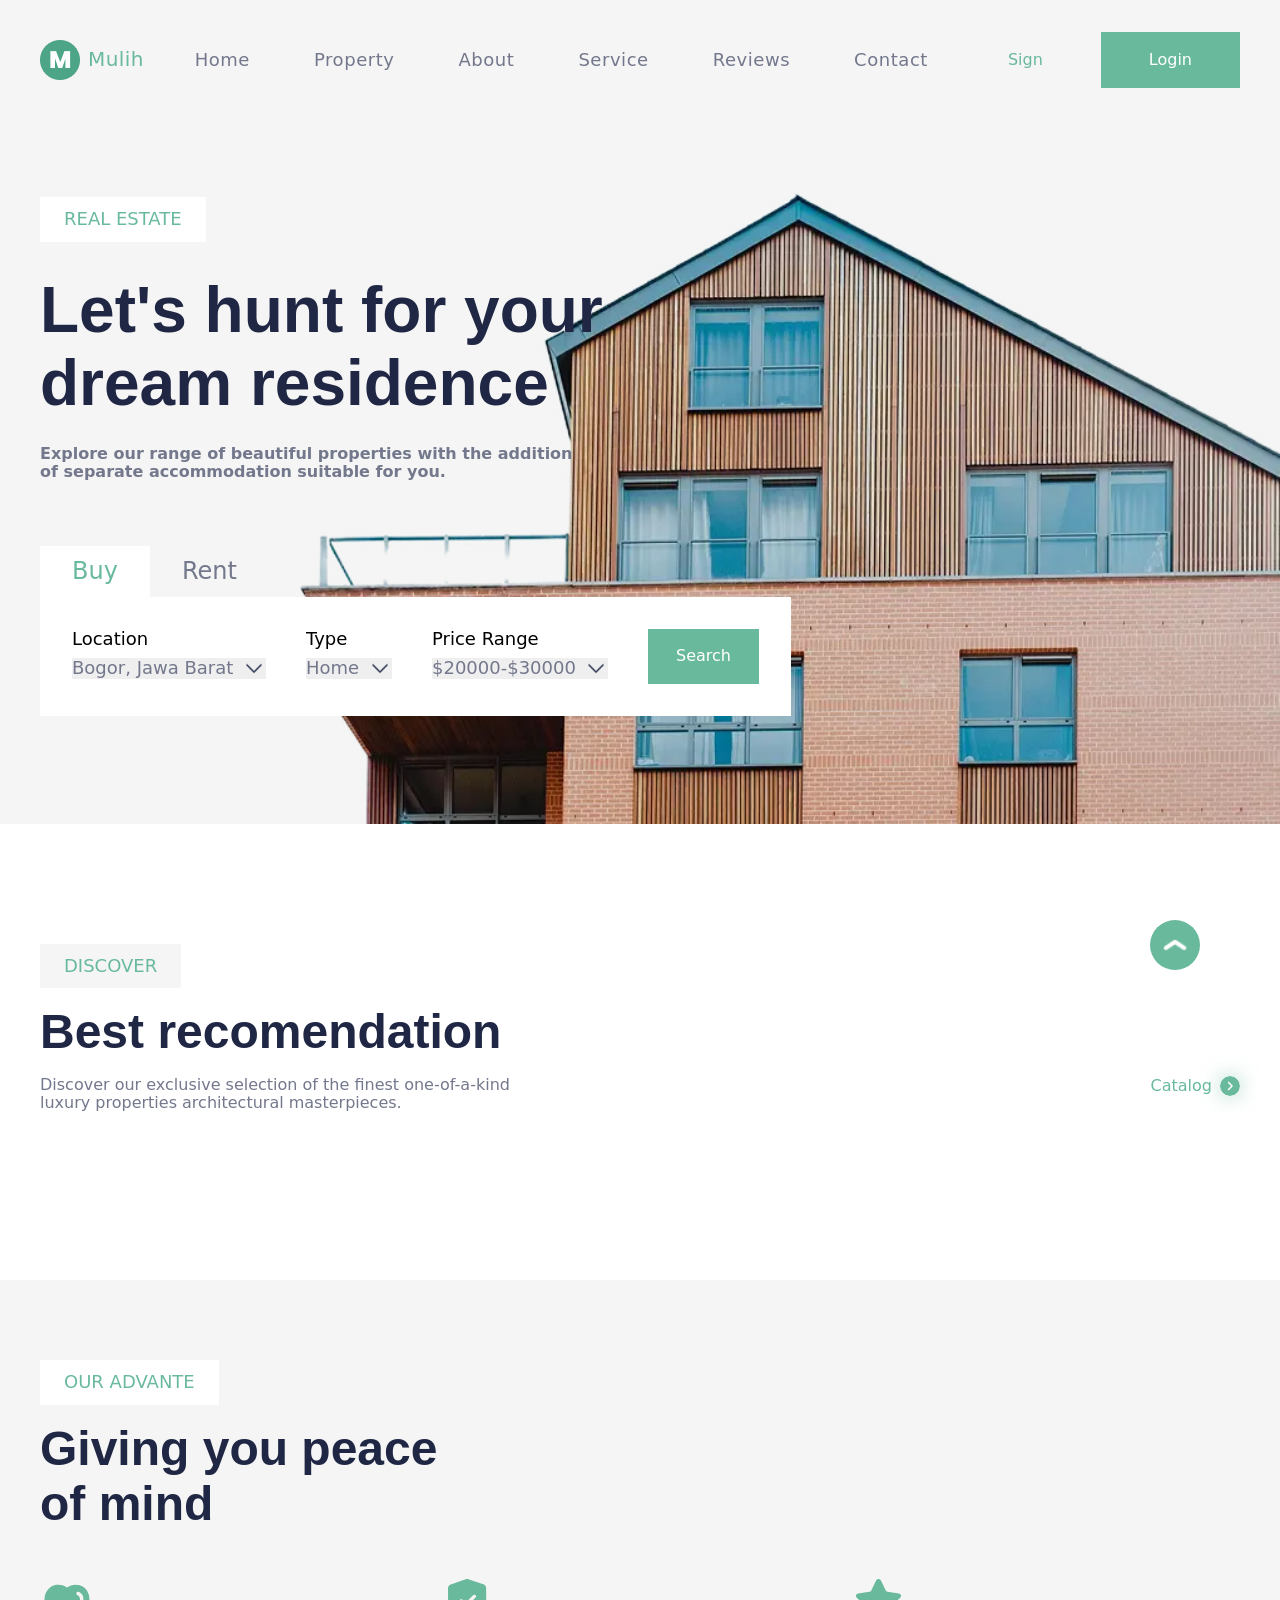
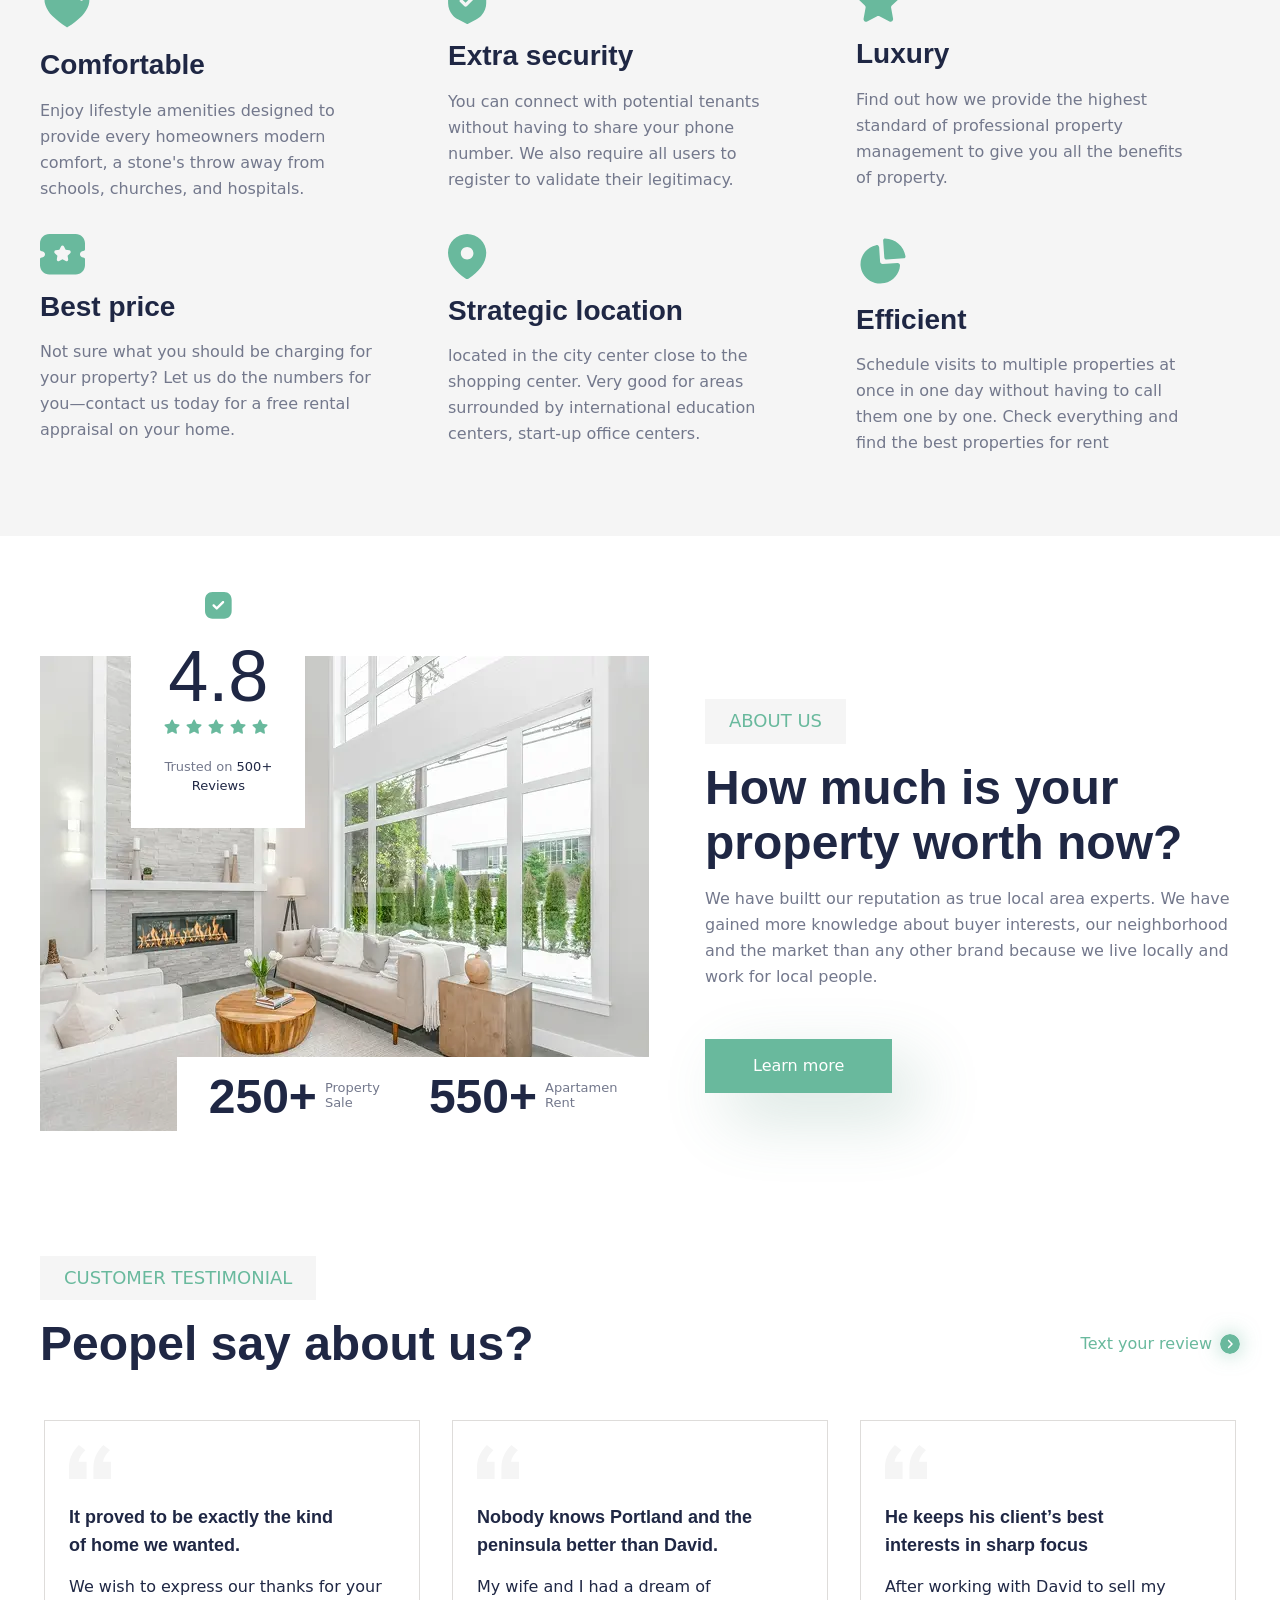
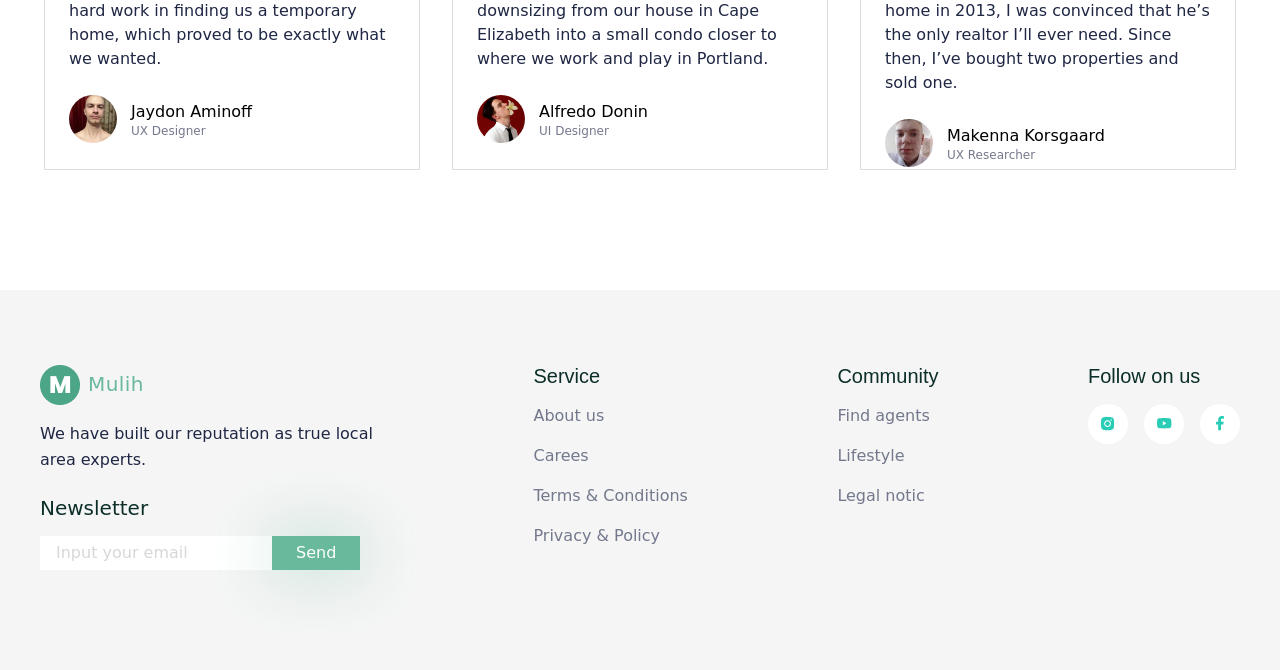
==== commit dcb8a204: "pages-add" ====
--- a/index.html
+++ b/index.html
@@ -5,9 +5,9 @@
     <meta name="viewport" content="width=device-width, initial-scale=1.0" />
     <meta name="description" content="Category: houses, price: $200-$500+, place: Bogor, London, Paris">
     <title>Mulih</title>
-    <link rel="preload" as="image" href="./img/hero-section/hero-background.webp" fetchpriority="high">
-    <link rel="icon" href="./img/icons/main-icon.png" type="image/png" />
-    <link rel="stylesheet" href="./css/main.min.css" />
+    <link rel="preload" as="image" href="./static/img/hero-section/hero-background.webp" fetchpriority="high">
+    <link rel="icon" href="./static/img/icons/main-icon.png" type="image/png" />
+    <link rel="stylesheet" href="./static/css/main.min.css" />
     <link
       rel="stylesheet"
       href="https://cdnjs.cloudflare.com/ajax/libs/modern-normalize/3.0.1/modern-normalize.min.css"
@@ -24,7 +24,7 @@
   </head>
   <body>
     <a href="#home" class="arrow-up" id="arrow-up">
-        <img src="./img/icons/arrow-up.png" width="30" height="30" alt="arrow up">
+        <img src="./static/img/icons/arrow-up.png" width="30" height="30" alt="arrow up">
     </a>
     <div id="home"></div>
     <header class="header" id="header">
@@ -32,7 +32,7 @@
         <div class="header-wrapper">
           <a href="#" class="logo"
             ><img class="logo-image"
-              src="./img/icons/main-icon.png"
+              src="./static/img/icons/main-icon.png"
               alt="icon.png"
               width="30"
               height="30"
@@ -109,7 +109,7 @@
             </button>
             <a href="#" class="logo"
             ><img class="logo-image"
-                src="./img/icons/main-icon.png"
+                src="./static/img/icons/main-icon.png"
                 alt="icon.png"
                 width="30"
                 height="30"
@@ -127,7 +127,7 @@
             <h2 class="discover-title">Best recomendation</h2>
             <div class="discover-text-wrapper">
                 <p class="discover-description">Discover our exclusive selection of the finest one-of-a-kind luxury properties architectural masterpieces.</p>
-                <a href="#" class="learn-more-link">Learn more <img class="learn-more-link-image" src="./img/icons/arrow-icon.svg" alt="link.png"></a>
+                <a href="/catalog" class="learn-more-link">Catalog <img class="learn-more-link-image" src="./static/img/icons/arrow-icon.svg" alt="link.png"></a>
             </div>
             <ul class="discover-list" id="discover-list">
             </ul>
@@ -139,32 +139,32 @@
             <h2 class="our_advante-title">Giving you peace of mind</h2>
             <ul class="our_advante-list">
                 <li>
-                    <img src="./img/icons/our_advante/comfortable.svg" alt="heart">
+                    <img src="./static/img/icons/our_advante/comfortable.svg" alt="heart">
                     <h3>Comfortable</h3>
                     <p>Enjoy lifestyle amenities designed to provide every homeowners modern comfort, a stone's throw away from schools, churches, and hospitals.</p>
                 </li>
                 <li>
-                    <img src="./img/icons/our_advante/security.svg" alt="security">
+                    <img src="./static/img/icons/our_advante/security.svg" alt="security">
                     <h3>Extra security</h3>
                     <p>You can connect with potential tenants without having to share your phone number. We also require all users to register to validate their legitimacy.</p>
                 </li>
                 <li>
-                    <img src="./img/icons/our_advante/luxury.svg" alt="luxury">
+                    <img src="./static/img/icons/our_advante/luxury.svg" alt="luxury">
                     <h3>Luxury</h3>
                     <p>Find out how we provide the highest standard of professional property management to give you all the benefits of property.</p>
                 </li>
                 <li>
-                    <img src="./img/icons/our_advante/price.svg" alt="price">
+                    <img src="./static/img/icons/our_advante/price.svg" alt="price">
                     <h3>Best price</h3>
                     <p>Not sure what you should be charging for your property? Let us do the numbers for you—contact us today for a free rental appraisal on your home.</p>
                 </li>
                 <li>
-                    <img src="./img/icons/our_advante/location.svg" alt="location">
+                    <img src="./static/img/icons/our_advante/location.svg" alt="location">
                     <h3>Strategic location</h3>
                     <p>located in the city center close to the shopping center. Very good for areas surrounded by international education centers, start-up office centers.</p>
                 </li>
                 <li>
-                    <img src="./img/icons/our_advante/efficient.svg" alt="efficient">
+                    <img src="./static/img/icons/our_advante/efficient.svg" alt="efficient">
                     <h3>Efficient</h3>
                     <p>Schedule visits to multiple properties at once in one day without having to call them one by one. Check everything and find the best properties for rent</p>
                 </li>
@@ -175,11 +175,11 @@
         <div class="container">
             <div class="about_us-wrapper">
                 <div class="about_image-wrapper">
-                    <img class="about-main-image" src="./img/about_us-section/main.webp" alt="house image" width="609" height="475">
+                    <img class="about-main-image" src="./static/img/about_us-section/main.webp" alt="house image" width="609" height="475">
                     <div class="about_review-card">
-                        <div class="about_image-checkmark-wrapper"><img class="about_image-checkmark" src="./img/icons/about_us-section/checkmark.svg" width="27" height="27" alt="check-mark"></div>
+                        <div class="about_image-checkmark-wrapper"><img class="about_image-checkmark" src="./static/img/icons/about_us-section/checkmark.svg" width="27" height="27" alt="check-mark"></div>
                         <h3 class="about_review-title">4.8</h3>
-                        <img class="about_image-stars" src="./img/icons/about_us-section/stars.png" alt="5 stars" width="106" height="18">
+                        <img class="about_image-stars" src="./static/img/icons/about_us-section/stars.png" alt="5 stars" width="106" height="18">
                         <p class="about_review-description">Trusted on <span class="about_review-description-span">500+ Reviews</span></p>
                     </div>
                     <ul class="about_rent-list">
@@ -207,14 +207,14 @@
             <p class="customer_text-starter">CUSTOMER TESTIMONIAL</p>
             <div class="customer-title-wrapper">
                 <h2 class="customer_title">Peopel say about us?</h2>
-                <button href="#" class="learn-more-link" id="customer_link-more">Text your review <img class="learn-more-link-image" src="./img/icons/arrow-icon.svg" alt="link.png"></button>
+                <button href="#" class="learn-more-link" id="customer_link-more">Text your review <img class="learn-more-link-image" src="./static/img/icons/arrow-icon.svg" alt="link.png"></button>
             </div>
             <ul class="customer-list">
                 <li>
                     <h3>It proved to be exactly the kind of home we wanted.</h3>
                     <p class="customer-review-description">We wish to express our thanks for your hard work in finding us a temporary home, which proved to be exactly what we wanted.</p>
                     <div class="customer-list-review-wrapper">
-                        <img src="./img/customer-testimonial-section/first-review.webp" alt="Jaydon Aminoff" width="48" height="48">
+                        <img src="./static/img/customer-testimonial-section/first-review.webp" alt="Jaydon Aminoff" width="48" height="48">
                         <div>
                             <p class="customer-list-review-name">Jaydon Aminoff</p>
                             <p class="customer-list-review-job">UX Designer</p>
@@ -225,7 +225,7 @@
                     <h3 class="customer_second-review-title">Nobody knows Portland and the peninsula better than David.</h3>
                     <p class="customer-review-description">My wife and I had a dream of downsizing from our house in Cape Elizabeth into a small condo closer to where we work and play in Portland. </p>
                     <div class="customer-list-review-wrapper">
-                        <img src="./img/customer-testimonial-section/second-review.webp" alt="Alfredo Donin" width="48" height="48">
+                        <img src="./static/img/customer-testimonial-section/second-review.webp" alt="Alfredo Donin" width="48" height="48">
                         <div>
                             <p class="customer-list-review-name">Alfredo Donin</p>
                             <p class="customer-list-review-job">UI Designer</p>
@@ -236,7 +236,7 @@
                     <h3>He keeps his client’s best interests in sharp focus</h3>
                     <p class="customer-review-description">After working with David to sell my home in 2013, I was convinced that he’s the only realtor I’ll ever need. Since then, I’ve bought two properties and sold one.</p>
                     <div class="customer-list-review-wrapper">
-                        <img src="./img/customer-testimonial-section/thirth.webp" alt="Makenna Korsgaard" width="48" height="48">
+                        <img src="./static/img/customer-testimonial-section/thirth.webp" alt="Makenna Korsgaard" width="48" height="48">
                         <div>
                             <p class="customer-list-review-name">Makenna Korsgaard</p>
                             <p class="customer-list-review-job">UX Researcher</p>
@@ -251,7 +251,7 @@
         <div class="container">
             <div class="footer-wrapper">
                 <div class="footer-first-column">
-                    <a href="#" class="logo"><img src="./img/icons/main-icon.png" alt="icon.png" width="40" height="40"/>Mulih</a>
+                    <a href="#" class="logo"><img src="./static/img/icons/main-icon.png" alt="icon.png" width="40" height="40"/>Mulih</a>
                     <p class="footer-description">We have built our reputation as true local area experts.</p>
                     <form action="#">
                         <label for="email-input" class="footer-form-title">Newsletter</label>
@@ -281,16 +281,16 @@
                 <div class="footer-fourth-column">
                     <h3>Follow on us</h3>
                     <ul class="footer-social-list">
-                        <li><a href="https://www.instagram.com/"><img src="./img/icons/footer/insta.svg" alt="instagram"></a></li>
-                        <li><a href="https://www.youtube.com/"><img src="./img/icons/footer/youtube.svg" alt="youtube"></a></li>
-                        <li><a href="https://www.facebook.com/"><img src="./img/icons/footer/facebook.svg" alt="facebook"></a></li>
+                        <li><a href="https://www.instagram.com/"><img src="./static/img/icons/footer/insta.svg" alt="instagram"></a></li>
+                        <li><a href="https://www.youtube.com/"><img src="./static/img/icons/footer/youtube.svg" alt="youtube"></a></li>
+                        <li><a href="https://www.facebook.com/"><img src="./static/img/icons/footer/facebook.svg" alt="facebook"></a></li>
                     </ul>
                 </div>
             </div>
         </div>
     </footer>
-    <script src="./js/script.js"></script>
-    <script src="./js/discoverList.js"></script>
-    <script src="./js/searchHouse.js"></script>
+    <script src="./static/js/script.js"></script>
+    <script src="./static/js/discoverList.js"></script>
+    <script src="./static/js/searchHouse.js"></script>
   </body>
 </html>
--- a/static/css/main.min.css
+++ b/static/css/main.min.css
@@ -0,0 +1 @@
+*{margin:0;padding:0;box-sizing:border-box}html{scroll-behavior:smooth}a{text-decoration:none}ul{list-style:none}body{font-family:"Poppins",sans-serif}h1,h2,h3{font-family:"Rubik",sans-serif}button:hover{cursor:pointer}.header{padding:12px 0;background:#f5f5f5;position:sticky;top:0;z-index:100}@media screen and (min-width: 1240px){.header{padding:32px 0}}.header-wrapper{display:flex;align-items:center;justify-content:space-between;gap:15px}.header-menu-button{border:none;background-color:none;border-radius:50%}@media screen and (min-width: 768px){.header-wrapper{align-items:center;justify-content:space-between;flex-direction:row}}.logo{font-weight:500;font-size:20px;line-height:108%;letter-spacing:.02em;color:#69b99d;gap:8px;display:flex;align-items:center}@media screen and (min-width: 1240px){.logo-image{width:40px;height:40px}}.burger-trigger{position:fixed;inset:0;z-index:101;display:none}.burger-trigger.open{display:block}.navigation-wrapper{position:fixed;top:54px;right:16px;display:flex;flex-direction:column-reverse;align-items:center;background-color:hsla(0,0%,100%,.98);width:calc(60% - 64px);max-width:280px;padding:28px 24px 24px;border:1px solid rgba(105,185,157,.15);border-radius:24px;box-shadow:0 20px 45px rgba(31,39,68,.18),0 2px 10px rgba(31,39,68,.08);backdrop-filter:blur(14px);-webkit-backdrop-filter:blur(14px);overflow:hidden;transform:translateX(120%);opacity:0;visibility:hidden;transition:transform .3s ease-in-out,opacity .3s ease-in-out,visibility .3s;z-index:999}.navigation-wrapper.open{transform:translateX(0);opacity:1;visibility:visible;z-index:999}.navigation-wrapper::before{content:"";position:absolute;top:0;left:0;right:0;height:4px;background:linear-gradient(90deg, #69b99d, #a3d9c5)}.navigation-wrapper::after{content:"";position:absolute;bottom:0;left:0;right:0;height:4px;background:linear-gradient(90deg, #69b99d, #a3d9c5)}.navigation-wrapper .nav-list{margin-top:6px;display:flex;flex-direction:column;gap:0;font-weight:500;font-size:15px;letter-spacing:.03em}.navigation-wrapper .nav-list li{width:100%;border-bottom:1px solid rgba(31,39,68,.07)}.navigation-wrapper .nav-list li:last-child{border-bottom:none}.navigation-wrapper .nav-list li a{display:block;width:100%;padding:14px 2px}.navigation-wrapper .nav-list li a::after{content:"";position:absolute;width:6px;height:6px;background-color:#69b99d;border-radius:100%;bottom:0%;left:50%;transform:translateX(-50%);opacity:0;transition:opacity .2s ease-in-out}.navigation-wrapper .nav-list li a:hover{transform:translateY(-5px);color:#69b99d}.navigation-wrapper .nav-list li a:hover::after{opacity:1}.navigation-burger{display:flex;flex-direction:column;gap:6px;width:30px;height:30px;border:none;color:none}.navigation-burger .line-burger-menu{display:block;width:30px;height:3px;background-color:#4b997e;border-radius:15px}.login-list{display:flex;flex-direction:row;gap:12px;width:100%;border-top:1px solid rgba(31,39,68,.08)}.login-list li{flex:1;width:70%}.login-list li a{display:block;text-align:center;border-radius:30px}@media screen and (min-width: 768px){.navigation-burger{display:none}.navigation{display:flex;flex-direction:row}.navigation .navigation-wrapper{visibility:visible;opacity:1;transform:translateX(0);position:relative;display:flex;background:none;flex-direction:row;align-items:center;top:auto;right:auto;width:auto;padding:0;border-radius:0;max-width:none;border:none;box-shadow:none;backdrop-filter:none;-webkit-backdrop-filter:none;overflow:visible}.navigation .navigation-wrapper::before{content:none}.navigation .navigation-wrapper::after{content:none}.navigation .navigation-wrapper .nav-list{margin-top:0px;display:flex;margin-right:12px;flex-direction:row;gap:24px}.navigation .navigation-wrapper .nav-list li{width:auto;border-bottom:none}.navigation .navigation-wrapper .nav-list li a{display:inline-block;width:auto;padding:0}.navigation .navigation-wrapper .nav-list li a::after{bottom:-50%;left:50%}.navigation .navigation-wrapper .nav-list li a:hover{transform:translateY(-10px)}.navigation .login-list{margin-top:0;display:flex;flex-direction:row;gap:10px;width:auto;padding-top:0;border-top:none}.navigation .login-list li{flex:initial}.navigation .login-list li a{display:inline-block;text-align:left;border-radius:0}}@media screen and (min-width: 1240px){.navigation .navigation-wrapper .nav-list{gap:64px;margin-right:32px;font-size:18px}}.nav-list li a{display:inline-block;color:#73788c;position:relative;transition:color .2s ease-in-out,transform .2s ease-in-out}.nav-icon{display:inline-block;vertical-align:-3px;margin-right:8px;color:#69b99d;flex-shrink:0;transition:color .2s ease-in-out}.nav-list li a:hover .nav-icon{color:#69b99d}@media screen and (min-width: 768px){.nav-icon{display:none}}.login-list li a{padding:8px 20px;transition:background-color .2s ease-in-out}@media screen and (min-width: 1240px){.login-list li a{padding:16px 48px}}.login-list-sign{font-weight:500;font-size:12px;line-height:150%;letter-spacing:0em;color:#69b99d}.login-list-login{font-weight:500;font-size:12px;line-height:150%;letter-spacing:0em;color:#fff;background-color:#69b99d}@media screen and (min-width: 1240px){.login-list-sign,.login-list-login{font-size:16px}}.login-list li a:hover{background-color:#4b997e;color:#fff}.hero-section{padding-top:22px;padding-bottom:40px;background-color:#f5f5f5;background-image:url(".././img/hero-section/hero-background.webp");background-repeat:no-repeat;background-position:bottom;background-size:700px;position:relative}@media screen and (min-width: 768px){.hero-section{padding-top:42px;background-position:right;background-size:600px;padding-bottom:80px}}@media screen and (min-width: 1240px){.hero-section{padding-top:77px;padding-bottom:108px;background-size:1000px}}.hero-text-starter{display:inline-block;color:#69b99d;font-size:14px;background-color:#fff;padding:12px 24px}@media screen and (min-width: 768px){.hero-text-starter{font-size:16px}}@media screen and (min-width: 1240px){.hero-text-starter{font-size:18px}}.hero-title{margin-top:32px;font-size:32px;color:#1f2744;width:300px;animation:tracking-in-expand .7s ease-in-out}@keyframes tracking-in-expand{0%{letter-spacing:-0.5em;opacity:0}100%{letter-spacing:normal;opacity:1}}@media screen and (min-width: 768px){.hero-title{font-size:48px;width:450px}}@media screen and (min-width: 1240px){.hero-title{font-size:64px;width:600px}}.hero-description{font-size:13px;color:#73788c;font-weight:600;width:250px;margin-top:10px;animation:tracking-in-expand .7s ease}@media screen and (min-width: 768px){.hero-description{width:350px;margin-top:15px;font-size:14px}}@media screen and (min-width: 1240px){.hero-description{font-size:16px;width:550px;margin-top:24px}}.hero-button-list{display:flex;margin-top:32px}.hero-button-list button{border:none;padding:12px 32px;font-weight:500;font-size:18px;background-color:#f5f5f5;color:#73788c;transition:all .3s ease-in-out}.hero-button-list button.hero-buy-button{background-color:#fff;color:#69b99d;transform:scale(1.1)}.hero-button-list button:hover{color:#69b99d}@media screen and (min-width: 768px){.hero-button-list{margin-top:48px}.hero-button-list button{font-size:20px}}@media screen and (min-width: 1240px){.hero-button-list{margin-top:64px}.hero-button-list button{font-size:24px}.hero-button-list button.hero-buy-button{transform:scale(1)}}.hero-form{display:flex;flex-direction:column;background-color:#fff;padding:32px;gap:40px;transition:margin .3s ease-in-out}.hero-form.hero-form-rent{margin-left:0px}.hero-form .hero-form-wrapper{display:flex;flex-direction:column;gap:8px;font-size:18px}.hero-form .hero-form-wrapper .select-type{width:86px}.hero-form .hero-form-wrapper select{-webkit-appearance:none;-moz-appearance:none;appearance:none;background-image:url(".././img/icons/arrow-down-icon.png");background-repeat:no-repeat;background-size:24px;background-position:right;padding-right:32px;border:none;color:#73788c}.hero-form .hero-form-wrapper select:focus{outline:none}.hero-form .hero-form-button{display:flex;align-items:center;justify-content:center;padding:18px 48px;font-size:16px;background-color:#69b99d;border:none;color:#fff;flex-shrink:1;min-width:0;transition:background-color .2s ease-in-out,transform .2s ease-in-out}.hero-form .hero-form-button:hover{background-color:#7ac9ad;transform:scale(1.1)}@media screen and (min-width: 768px){.hero-form{flex-direction:row;width:740px}}@media screen and (min-width: 1240px){.hero-form{flex-direction:row;width:751px}.hero-form.hero-form-rent{margin-left:109px}}.show-homes{display:flex;visibility:hidden;opacity:0;position:fixed;z-index:1000;background-color:#fff;top:50%;left:50%;transform:translate(-50%, -50%) scale(0.96);box-shadow:0 24px 60px rgba(31,39,68,.22),0 4px 14px rgba(31,39,68,.1),0 0 0 9999px rgba(31,39,68,.45);backdrop-filter:blur(14px);-webkit-backdrop-filter:blur(14px);border-radius:25px;align-items:stretch;justify-content:flex-start;flex-direction:column;width:calc(100vw - 32px);max-width:400px;max-height:82vh;padding:26px 20px 20px;transition:opacity .25s ease-in-out,transform .25s ease-in-out,visibility .25s ease-in-out}.show-homes .logo{flex-shrink:0;width:100%;padding-bottom:16px;margin-bottom:4px;border-bottom:1px solid #ececec}.show-homes .list-show-homes{margin-top:4px;display:flex;align-items:stretch;justify-content:flex-start;flex-direction:column;gap:14px;overflow-y:auto;padding-right:4px}.show-homes .list-show-homes::-webkit-scrollbar{width:6px}.show-homes .list-show-homes::-webkit-scrollbar-track{background:rgba(0,0,0,0)}.show-homes .list-show-homes::-webkit-scrollbar-thumb{background-color:rgba(105,185,157,.4);border-radius:10px}.show-homes .list-show-homes li{display:flex;flex-direction:column;gap:4px;text-align:left;border:1px solid #ececec;border-radius:16px;padding:14px;background-color:#fff;transition:box-shadow .2s ease-in-out,transform .2s ease-in-out,border-color .2s ease-in-out}.show-homes .list-show-homes li img{width:100%;height:150px;-o-object-fit:cover;object-fit:cover;border-radius:12px}.show-homes .list-show-homes li:hover{border-color:#69b99d;box-shadow:0 10px 24px rgba(31,39,68,.12);transform:translateY(-4px)}.show-homes.open{opacity:1;visibility:visible;transform:translate(-50%, -50%) scale(1)}.show-homes .close-show-homes{display:flex;align-items:center;justify-content:center;position:absolute;top:-14px;right:-14px;width:40px;height:40px;padding:0;border:2px solid #69b99d;border-radius:50%;background-color:#fff;box-shadow:0 4px 12px rgba(31,39,68,.12);cursor:pointer;transition:.2s ease}.show-homes .close-show-homes .close-showhomes-line{position:absolute;width:20px;height:2px;border-radius:2px;background-color:#69b99d;transition:.2s ease}.show-homes .close-show-homes .close-showhomes-line.line1{transform:rotate(45deg)}.show-homes .close-show-homes .close-showhomes-line.line2{transform:rotate(-45deg)}.show-homes .close-show-homes:hover{background-color:#69b99d;box-shadow:0 6px 16px rgba(31,39,68,.18);transform:scale(1.05)}.show-homes .close-show-homes:hover .close-showhomes-line{background-color:#fff}.show-homes .close-show-homes:active{transform:scale(0.95)}@media screen and (min-width: 768px){.show-homes{width:auto;min-width:320px;max-width:min(92vw,640px);max-height:78vh;padding:30px 26px 24px}.show-homes .list-show-homes{flex-direction:row;flex-wrap:wrap;justify-content:center}.show-homes .list-show-homes li{flex:0 0 auto;width:260px}}@media screen and (min-width: 1240px){.show-homes{max-width:min(90vw,900px)}.show-homes .list-show-homes{overflow-y:visible}.show-homes .list-show-homes li{width:260px}}.error{position:fixed;bottom:5%;left:50%;transform:translate(-50%, 280%);background-color:rgba(238,144,152,.8);padding:15px;border-radius:50px;color:#fff;font-weight:600;border:1px solid #c05d6d;box-shadow:0 20px 45px rgba(133,59,59,.8),0 2px 10px rgba(127,61,61,.4);backdrop-filter:blur(14px);opacity:0;transition:.1s transform ease-in-out,.1s opacity ease-in-out}.error.show{transform:translate(-50%, 0%);opacity:1}.container{display:block;padding:0 20px;width:100%;margin:0 auto}@media screen and (min-width: 480px){.container{width:480px}}@media screen and (min-width: 768px){.container{width:768px}}@media screen and (min-width: 1240px){.container{width:1240px}}.discover-section{padding-top:50px;padding-bottom:50px}@media screen and (min-width: 768px){.discover-section{padding-top:80px;padding-bottom:80px}}@media screen and (min-width: 1240px){.discover-section{padding-top:120px;padding-bottom:120px}}.discover-text-starter{display:inline-block;color:#69b99d;font-size:14px;background-color:#f5f5f5;padding:12px 24px}@media screen and (min-width: 768px){.discover-text-starter{display:block;margin:0 auto;width:130px;font-size:16px}}@media screen and (min-width: 1240px){.discover-text-starter{font-size:18px;display:inline-block;width:auto}}.discover-title{font-size:24px;color:#1f2744;margin-top:16px}@media screen and (min-width: 768px){.discover-title{font-size:30px;text-align:center}}@media screen and (min-width: 1240px){.discover-title{font-size:48px;text-align:left}}.discover-text-wrapper{display:flex;flex-direction:column;gap:15px}@media screen and (min-width: 768px){.discover-text-wrapper{justify-content:center}}@media screen and (min-width: 1240px){.discover-text-wrapper{align-items:center;justify-content:space-between;flex-direction:row;gap:0}}.discover-text-wrapper .learn-more-link{display:flex;align-items:center;color:#69b99d;gap:8px;transition:transform .2s linear}.discover-text-wrapper .learn-more-link:hover{transform:scale(1.1)}.discover-text-wrapper .learn-more-link .learn-more-link-image{box-shadow:0 0 20px 0 rgba(105,185,157,.58);border-radius:50%}.discover-text-wrapper .discover-description{font-size:13px;color:#73788c;width:300px;margin-top:16px}@media screen and (min-width: 768px){.discover-text-wrapper .discover-description{font-size:14px;text-align:center;width:100%}}@media screen and (min-width: 1240px){.discover-text-wrapper .discover-description{width:500px;font-size:16px;text-align:left}}.discover-list{display:flex;flex-direction:column;align-items:center;justify-content:center;gap:24px;margin-top:24px}@media screen and (min-width: 768px){.discover-list{flex-direction:row;flex-wrap:wrap;align-items:center;justify-content:center}}@media screen and (min-width: 1240px){.discover-list{gap:34px;margin-top:48px;flex-wrap:nowrap}}.discover-list li{padding:16px;border:1px solid #dedcda}.discover-list li img{width:250px;height:173px}@media screen and (min-width: 1240px){.discover-list li img{width:344px;height:238px}}.discover-list-item-title{font-size:20px;color:#1f2744;margin-top:16px}@media screen and (min-width: 1240px){.discover-list-item-title{font-size:24px}}.discover-list-description{font-size:13px;color:#73788c;margin-top:8px}@media screen and (min-width: 1240px){.discover-list-description{font-size:16px}}.discover-money-area-group{display:flex;align-items:center;gap:32px;margin-top:16px}.discover-money-area-group .discover-list-item-price{color:#69b99d;font-size:20px;font-weight:600}@media screen and (min-width: 1240px){.discover-money-area-group .discover-list-item-price{font-size:24px}}.discover-money-area-group .discover-list-item-area{font-size:12px;background-color:#f5f5f5;padding:4px 8px}@media screen and (min-width: 1240px){.discover-money-area-group .discover-list-item-area{font-size:16px}}.discover-money-area-group .discover-list-item-area span{color:#73788c}.discover-list-item-button{display:flex;justify-content:center;color:#69b99d;margin-top:18px;border:1px solid #69b99d;padding:12px;font-size:16px;transition:background-color .2s ease-in-out,color .2s ease-in-out,box-shadow .2s ease-in-out}.discover-list-item-button:hover{background-color:#69b99d;color:#fff;box-shadow:0 0 8px #69b99d}@media screen and (min-width: 1240px){.discover-list-item-button{margin-top:24px}}.our_advante-section{background-color:#f5f5f5;padding-bottom:30px;padding-top:30px}@media screen and (min-width: 1240px){.our_advante-section{padding-bottom:80px;padding-top:80px}}.our_text-starter{display:inline-block;color:#69b99d;font-size:14px;background-color:#fff;padding:12px 24px}@media screen and (min-width: 768px){.our_text-starter{font-size:16px}}@media screen and (min-width: 1240px){.our_text-starter{font-size:18px}}.our_advante-title{font-size:24px;color:#1f2744;width:226px;margin-top:16px}@media screen and (min-width: 768px){.our_advante-title{font-size:30px;width:336px}}@media screen and (min-width: 1240px){.our_advante-title{font-size:48px;width:436px}}.our_advante-list{display:flex;flex-wrap:wrap;justify-content:center;align-items:center;margin-top:48px;gap:32px}@media screen and (min-width: 1240px){.our_advante-list{justify-content:flex-start;align-items:flex-start}}.our_advante-list li{width:276px}@media screen and (min-width: 1240px){.our_advante-list li{width:376px}}.our_advante-list li h3{font-size:18px;font-weight:700;color:#1f2744;margin-top:16px;text-align:center}@media screen and (min-width: 768px){.our_advante-list li h3{font-size:23px}}@media screen and (min-width: 1240px){.our_advante-list li h3{font-size:28px;text-align:left}}.our_advante-list li p{font-weight:400;font-size:13px;color:#73788c;margin-top:16px;width:100%;line-height:163%;text-align:center}@media screen and (min-width: 768px){.our_advante-list li p{font-size:16px}}@media screen and (min-width: 1240px){.our_advante-list li p{width:336px;text-align:left}}.our_advante-list li img{display:block;margin:0 auto}@media screen and (min-width: 1240px){.our_advante-list li img{margin:0}}.about_us-section{padding-top:60px}@media screen and (min-width: 768px){.about_us-section{padding-top:80px}}@media screen and (min-width: 1240px){.about_us-section{padding-top:120px}}.about_image-wrapper{position:relative}.about_image-wrapper .about-main-image{width:270px;height:222px}@media screen and (min-width: 768px){.about_image-wrapper .about-main-image{width:409px;height:319px}}@media screen and (min-width: 1240px){.about_image-wrapper .about-main-image{width:609px;height:475px}}.about_image-wrapper .about_review-card{position:absolute;top:-20%;left:15%;padding:15px;background-color:#fff}@media screen and (min-width: 768px){.about_image-wrapper .about_review-card{padding:23px}}@media screen and (min-width: 1240px){.about_image-wrapper .about_review-card{padding:32px}}.about_image-wrapper .about_review-card .about_review-title{font-weight:400;font-size:32px;color:#1f2744;margin-top:16px}@media screen and (min-width: 768px){.about_image-wrapper .about_review-card .about_review-title{font-size:52px;text-align:center}}@media screen and (min-width: 1240px){.about_image-wrapper .about_review-card .about_review-title{font-size:72px;text-align:center}}.about_image-wrapper .about_review-card .about_review-description{margin:0 auto;width:55px;font-size:10px;text-align:center;margin-top:16px;color:#73788c}@media screen and (min-width: 768px){.about_image-wrapper .about_review-card .about_review-description{font-size:12px;width:80px}}@media screen and (min-width: 1240px){.about_image-wrapper .about_review-card .about_review-description{font-size:13px;text-align:center;line-height:150%;width:110px}}.about_image-wrapper .about_review-card .about_review-description-span{color:#1f2744}.about_image-wrapper .about_review-card .about_image-checkmark-wrapper{display:flex;align-items:center;justify-content:center}.about_image-wrapper .about_review-card .about_image-checkmark-wrapper .about_image-checkmark{width:22px;height:22px}@media screen and (min-width: 1240px){.about_image-wrapper .about_review-card .about_image-checkmark-wrapper .about_image-checkmark{width:27px;height:27px}}.about_image-wrapper .about_review-card .about_image-stars{width:46px;height:9px}@media screen and (min-width: 768px){.about_image-wrapper .about_review-card .about_image-stars{width:76px;height:13px}}@media screen and (min-width: 1240px){.about_image-wrapper .about_review-card .about_image-stars{width:106px;height:18px}}.about_image-wrapper .about_rent-list{position:absolute;bottom:0;right:0;display:flex;align-items:center;background-color:#fff;padding:6px 16px}@media screen and (min-width: 768px){.about_image-wrapper .about_rent-list{gap:12px;padding:8px 23px}}@media screen and (min-width: 1240px){.about_image-wrapper .about_rent-list{padding:12px 32px;gap:32px}}.about_image-wrapper .about_rent-list li{display:flex;align-items:center}.about_image-wrapper .about_rent-list li h3{font-weight:600;font-size:24px;color:#1f2744}@media screen and (min-width: 768px){.about_image-wrapper .about_rent-list li h3{font-size:30px}}@media screen and (min-width: 1240px){.about_image-wrapper .about_rent-list li h3{font-size:48px}}.about_image-wrapper .about_rent-list li p{color:#73788c;font-size:10px;margin-left:8px}@media screen and (min-width: 768px){.about_image-wrapper .about_rent-list li p{width:62px}}@media screen and (min-width: 1240px){.about_image-wrapper .about_rent-list li p{width:72px;font-size:13px}}.about_us-wrapper{display:flex;align-items:center;flex-direction:column-reverse;gap:56px}@media screen and (min-width: 768px){.about_us-wrapper{flex-direction:row;justify-content:space-between}}.about_us-wrapper .about_text-starter{display:inline-block;color:#69b99d;font-size:16px;background-color:#f5f5f5;padding:12px 24px}@media screen and (min-width: 1240px){.about_us-wrapper .about_text-starter{font-size:18px}}.about_us-wrapper .about_us-title{font-size:24px;color:#1f2744;margin-top:16px}@media screen and (min-width: 1240px){.about_us-wrapper .about_us-title{font-size:48px}}.about_us-wrapper .about_us-description{font-size:13px;color:#73788c;line-height:163%;margin-top:16px}@media screen and (min-width: 1240px){.about_us-wrapper .about_us-description{font-size:16px}}.about_us-wrapper .about_us-link{display:inline-block;margin-top:24px;padding:9px 24px;font-size:13px;color:#fff;background-color:#69b99d;box-shadow:24px 24px 65px 0 rgba(81,140,119,.24);transition:background-color .2s ease-in-out,box-shadow .2s ease-in-out,transform .2s ease-in-out}@media screen and (min-width: 1240px){.about_us-wrapper .about_us-link{margin-top:48px;padding:18px 48px;font-size:16px}}.about_us-wrapper .about_us-link:hover{background-color:#81d4b7;box-shadow:24px 24px 65px 0 rgba(102,189,158,.24);transform:scale(1.05)}.customer_testimonial_section{padding:60px 0}@media screen and (min-width: 768px){.customer_testimonial_section{padding:90px 0}}@media screen and (min-width: 1240px){.customer_testimonial_section{padding:120px 0}}.customer_text-starter{display:inline-block;color:#69b99d;font-size:14px;background-color:#f5f5f5;padding:12px 24px}@media screen and (min-width: 768px){.customer_text-starter{font-size:16px}}@media screen and (min-width: 1240px){.customer_text-starter{font-size:18px}}.customer-title-wrapper{display:flex;flex-direction:column;gap:10px;margin-top:16px}@media screen and (min-width: 768px){.customer-title-wrapper{align-items:center;justify-content:space-between;flex-direction:row;gap:0}}.customer-title-wrapper .customer_title{font-size:24px;color:#1f2744}@media screen and (min-width: 1240px){.customer-title-wrapper .customer_title{font-size:48px}}.customer-title-wrapper .learn-more-link{display:flex;align-items:center;color:#69b99d;gap:8px;transition:transform .2s linear;font-size:13px;border:none;background:none}.customer-title-wrapper .learn-more-link:hover{transform:scale(1.1)}.customer-title-wrapper .learn-more-link .learn-more-link-image{box-shadow:0 0 20px 0 rgba(105,185,157,.58);border-radius:50%}@media screen and (min-width: 1240px){.customer-title-wrapper .learn-more-link{font-size:16px}}.customer-list{display:flex;align-items:center;flex-wrap:wrap;justify-content:center;gap:32px;margin-top:48px}@media screen and (min-width: 1240px){.customer-list{flex-wrap:nowrap}}.customer-list li{width:276px;height:350px;padding:24px;padding-top:82px;border:1px solid #dedcda;position:relative}@media screen and (min-width: 1240px){.customer-list li{width:376px;height:350px}}.customer-list li::after{content:"";position:absolute;top:24px;left:24px;display:block;width:32px;height:24px;background-image:url(.././img/customer-testimonial-section/after.svg);background-size:cover}@media screen and (min-width: 1240px){.customer-list li::after{width:42px;height:34px}}.customer-list li h3{color:#1f2744;font-weight:600;line-height:156%;width:205px;font-size:15px}@media screen and (min-width: 1240px){.customer-list li h3{width:285px;font-size:18px}}.customer-list li .customer-review-description{color:#1f2744;margin-top:16px;line-height:150%;font-size:12px}@media screen and (min-width: 1240px){.customer-list li .customer-review-description{font-size:16px}}.customer-list li .customer-list-review-wrapper{display:flex;align-items:center;margin-top:24px;gap:14px}.customer-list li .customer-list-review-wrapper .customer-list-review-name{font-size:16px;line-height:163%;font-weight:500}.customer-list li .customer-list-review-wrapper .customer-list-review-job{font-size:12px;color:#73788c}.customer-list li .customer-list-review-wrapper img{-o-object-fit:cover;object-fit:cover;border-radius:50%}.customer_window{position:fixed;top:50%;left:50%;transform:translate(-50%, -50%);z-index:100;width:500px;height:350px;background-color:#fff;box-shadow:0 0 30px #b9b9b9;border-radius:25px;display:none;animation:slideIn .4s ease-out forwards}.customer_window .customer_window-close{display:flex;justify-content:center;align-items:center;width:50px;height:50px;border:none;position:absolute;background-color:#fafafa;top:-3%;right:-3%;border-radius:50%;display:none;animation:slideIn .4s ease-out forwards;transition:transform .2s ease-in-out}.customer_window .customer_window-close.customer_window-close-active{display:flex}.customer_window .customer_window-close:hover{transform:scale(0.8)}.customer_window.customer_window-active{display:block}.customer_window .customer_form{margin-top:25px}.customer_window .customer_form .customer_form-name-wrapper{display:flex;flex-direction:column;margin:0 auto;gap:20px}.customer_window .customer_form .customer_form-name-wrapper .customer_form-name-label{font-size:35px;color:#1f2744;font-family:"Rubik",sans-serif;font-weight:600;margin-left:25px}.customer_window .customer_form .customer_form-name-wrapper .customer_form-name-input{font-size:18px;border:1px solid #bbb;border-radius:10px;margin:0 auto;width:90%;height:170px;resize:none}.customer_window .customer_form .customer_form-name-wrapper .customer_form-name-input:focus{outline:none}.customer_window .customer_form .customer_button-sumbit{display:block;background:#69b99d;border:none;color:#fff;padding:15px 40px;border-radius:10px;margin-left:25px;margin-top:15px;transition:background-color .2s ease-in-out}.customer_window .customer_form .customer_button-sumbit:hover{background-color:#53a588}@keyframes slideIn{0%{opacity:0}100%{opacity:1}}.footer{padding:75px 0 100px 0;background-color:#f5f5f5}.footer-wrapper{display:flex;justify-content:space-between;flex-wrap:wrap;gap:20px}.footer-wrapper .footer-description{font-size:13px;line-height:163%;color:#1f2744;width:244px;margin-top:16px}@media screen and (min-width: 768px){.footer-wrapper .footer-description{font-size:16px;width:344px}}.footer-wrapper .footer-form-title{display:inline-block;font-size:17px;font-weight:500;color:#0b2e29;margin-top:24px}@media screen and (min-width: 768px){.footer-wrapper .footer-form-title{font-size:20px}}.footer-wrapper .footer-form-wrapper{display:flex;align-items:center;gap:0;margin-top:16px}.footer-wrapper .footer-form-wrapper .footer-input{border:none;padding:8px 16px;width:180px}@media screen and (min-width: 768px){.footer-wrapper .footer-form-wrapper .footer-input{width:auto}}.footer-wrapper .footer-form-wrapper .footer-input::-moz-placeholder{font-weight:400;font-size:14px;color:#d7d7d7}.footer-wrapper .footer-form-wrapper .footer-input::placeholder{font-weight:400;font-size:14px;color:#d7d7d7}@media screen and (min-width: 768px){.footer-wrapper .footer-form-wrapper .footer-input::-moz-placeholder{font-size:16px}.footer-wrapper .footer-form-wrapper .footer-input::placeholder{font-size:16px}}.footer-wrapper .footer-form-wrapper .footer-input:focus{outline:none}.footer-wrapper .footer-form-wrapper .footer-form-button{border:none;padding:8px 24px;color:#fff;background-color:#69b99d;box-shadow:0 0 65px 0 rgba(105,185,157,.48);transition:box-shadow .2s ease-in-out,background-color .2s ease-in-out}.footer-wrapper .footer-form-wrapper .footer-form-button:hover{box-shadow:0 0 65px #13df97;background-color:#95dbac}.footer-wrapper .footer-list{display:flex;flex-direction:column;gap:16px}.footer-wrapper .footer-list li a{display:block;font-weight:400;font-size:13px;color:#73788c;line-height:150%;transition:transform .1s linear}.footer-wrapper .footer-list li a:hover{transform:translateY(-5px)}@media screen and (min-width: 768px){.footer-wrapper .footer-list li a{font-size:16px}}.footer-wrapper h3{margin-bottom:16px;font-weight:500;font-size:16px;color:#0b2e29}@media screen and (min-width: 768px){.footer-wrapper h3{font-size:20px}}.footer-social-list{display:flex;align-items:center;gap:16px}.footer-social-list li a{width:40px;height:40px;border-radius:50%;display:flex;align-items:center;justify-content:center;background-color:#fff;transition:box-shadow .1s ease-in-out,transform .1s ease-in-out}.footer-social-list li a:hover{box-shadow:0 0 10px #dbfddb;transform:scale(1.1)}.arrow-up{display:flex;position:fixed;align-items:center;justify-content:center;background-color:#69b99d;z-index:1000;border-radius:50%;width:50px;height:50px;bottom:-70px;right:30px;transition:all .3s ease-in-out}.arrow-up .arrow-up-text{font-size:13px}.arrow-up.arrow-active{bottom:30px}.arrow-up:hover{transform:scale(1.2);background-color:#86dbbd}@media screen and (min-width: 768px){.arrow-up{right:80px}}.back-main-menu{background-color:#69b99d;padding:20px;border:none;border-radius:50%;opacity:.8;position:relative;transition:opacity .2s ease-in-out,box-shadow .2s ease-in-out,transform .2s ease-in-out}@media screen and (min-width: 1240px){.back-main-menu{opacity:1;box-shadow:0 0 20px 0 rgba(105,185,157,.58)}.back-main-menu:hover{box-shadow:0 0 30px 0 rgba(105,185,157,.8);transform:scale(1.1)}}.back-main-menu .back-main-line{width:12px;background-color:#fff;height:2px;position:absolute}.back-main-menu .back-main-line.top{top:37%;right:20%;transform:rotate(45deg)}.back-main-menu .back-main-line.bottom{bottom:37%;right:20%;transform:rotate(-45deg)}.back-main-menu .back-main-line.strict{top:50%;left:50%;transform:translate(-50%, -50%);width:15px}.house-section{padding-top:24px;padding-bottom:50px}@media screen and (min-width: 768px){.house-section{padding-top:40px;padding-bottom:80px}}@media screen and (min-width: 1240px){.house-section{padding-top:60px;padding-bottom:120px}}.house-card{max-width:720px;margin:0 auto}@media screen and (min-width: 1240px){.house-card{display:grid;grid-template-columns:minmax(0, 1.15fr) minmax(0, 1fr);align-items:stretch;gap:48px;max-width:none}}@media screen and (min-width: 1240px){.house-content{display:flex;flex-direction:column;min-width:0}}.house-gallery{position:relative;padding:12px;border:1px solid #dedcda;background-color:#f5f5f5}@media screen and (min-width: 768px){.house-gallery{padding:16px}}@media screen and (min-width: 1240px){.house-gallery{display:flex;padding:20px}}.house-gallery .house-image{display:block;width:100%;height:220px;-o-object-fit:cover;object-fit:cover}@media screen and (min-width: 768px){.house-gallery .house-image{height:320px}}@media screen and (min-width: 1240px){.house-gallery .house-image{flex:1;height:auto;min-height:520px}}.house-gallery .prev,.house-gallery .next{position:absolute;top:50%;z-index:1;display:flex;align-items:center;justify-content:center;width:26px;height:26px;padding:0;border:none;background-color:#fff;box-shadow:0 0 30px 0 rgba(105,185,157,.48);cursor:pointer;transform:translateY(-50%);transition:background-color .2s ease-in-out,transform .2s ease-in-out;border-radius:50%}.house-gallery .prev::after,.house-gallery .next::after{content:"";width:8px;height:8px;border-right:2px solid #69b99d;border-bottom:2px solid #69b99d}.house-gallery .prev:hover,.house-gallery .next:hover{transform:translateY(-50%) scale(1.08)}.house-gallery .prev:active,.house-gallery .next:active{transform:translateY(-50%) scale(0.96)}.house-gallery .prev:focus-visible,.house-gallery .next:focus-visible{outline:2px solid #1f2744;outline-offset:2px}@media screen and (min-width: 768px){.house-gallery .prev,.house-gallery .next{width:33px;height:33px}}.house-gallery .buttons.prev{left:16px}.house-gallery .buttons.prev::after{transform:translateX(2px) rotate(135deg)}@media screen and (min-width: 768px){.house-gallery .buttons.prev{left:32px}}@media screen and (min-width: 1240px){.house-gallery .buttons.prev{left:40px}}.house-gallery .buttons.next{right:16px}.house-gallery .buttons.next::after{transform:translateX(-2px) rotate(-45deg)}@media screen and (min-width: 768px){.house-gallery .buttons.next{right:32px}}@media screen and (min-width: 1240px){.house-gallery .buttons.next{right:40px}}.house-gallery .buttons{display:none}.house-gallery .buttons.open{display:flex}.house-title{margin-top:24px;font-size:24px;color:#1f2744;text-align:center}@media screen and (min-width: 768px){.house-title{font-size:30px}}@media screen and (min-width: 1240px){.house-title{margin-top:0;font-size:40px;line-height:120%;text-align:left}}.house-meta{display:flex;flex-wrap:wrap;align-items:center;justify-content:center;gap:16px 32px;margin-top:16px}@media screen and (min-width: 1240px){.house-meta{flex-wrap:nowrap;justify-content:space-between;margin-top:24px}}.house-meta .house-price{color:#69b99d;font-size:20px;font-weight:600}@media screen and (min-width: 1240px){.house-meta .house-price{font-size:36px}}.house-meta .house-area{font-size:12px;background-color:#f5f5f5;padding:4px 8px}@media screen and (min-width: 1240px){.house-meta .house-area{font-size:18px;padding:10px 20px}}.house-meta .house-area span{color:#73788c}.house-info{margin-top:16px}@media screen and (min-width: 1240px){.house-info{flex:1;margin-top:24px;padding:28px 32px;border:1px solid #dedcda;background-color:#f5f5f5}}.house-info .house-info-toggle{display:inline-flex;align-items:center;gap:8px;font-size:14px;color:#9b9b9b;cursor:pointer;-webkit-user-select:none;-moz-user-select:none;user-select:none;list-style:none;transition:color .2s ease-in-out}.house-info .house-info-toggle::-webkit-details-marker{display:none}.house-info .house-info-toggle:hover{color:#69b99d}@media screen and (min-width: 1240px){.house-info .house-info-toggle{display:none}}.house-info .house-info-toggle::after{content:"";width:8px;height:8px;border-right:2px solid currentColor;border-bottom:2px solid currentColor;transform:translateY(-2px) rotate(45deg);transition:transform .2s ease-in-out}.house-info .house-info-toggle .house-info-toggle-open{display:none}.house-info[open] .house-info-toggle::after{transform:translateY(2px) rotate(-135deg)}.house-info:not([open]) .house-info-toggle .house-info-toggle-close{display:none}.house-info:not([open]) .house-info-toggle .house-info-toggle-open{display:inline}.house-info .house-info-content{margin-top:16px;font-size:13px;line-height:163%;color:#73788c}@media screen and (min-width: 768px){.house-info .house-info-content{font-size:14px}}@media screen and (min-width: 1240px){.house-info .house-info-content{margin-top:0;font-size:16px}}.house-info .house-details-list{display:flex;flex-direction:column;gap:8px;margin-top:20px}.house-info .house-details-list li{display:flex;justify-content:space-between;gap:16px;padding-bottom:8px;border-bottom:1px solid #dedcda}.house-info .house-details-list li:last-child{border-bottom:none}.house-info .house-details-list .house-details-name{color:#73788c}.house-info .house-details-list .house-details-value{color:#1f2744;font-weight:500;text-align:right}.house-actions{display:flex;flex-direction:column;align-items:center;gap:12px;margin-top:32px}@media screen and (min-width: 1240px){.house-actions{flex-direction:row;align-items:stretch;gap:24px;margin-top:32px}}.house-actions .house-invoice-button{width:100%;padding:18px 48px;border:none;font-size:16px;color:#fff;background-color:#69b99d;box-shadow:0 0 30px 0 rgba(105,185,157,.48);transition:background-color .2s ease-in-out,transform .2s ease-in-out}@media screen and (min-width: 1240px){.house-actions .house-invoice-button{flex:1;width:auto;padding:18px 24px}}.house-actions .house-invoice-button:hover{background-color:#7ac9ad;transform:scale(1.02)}.house-actions .house-rent-button{width:60%;min-width:140px;padding:12px;font-size:16px;color:#69b99d;background-color:rgba(0,0,0,0);border:1px solid #69b99d;transition:background-color .2s ease-in-out,color .2s ease-in-out,box-shadow .2s ease-in-out}@media screen and (min-width: 1240px){.house-actions .house-rent-button{flex:1;width:auto;min-width:0;padding:18px 24px}}.house-actions .house-rent-button:hover{background-color:#69b99d;color:#fff;box-shadow:0 0 8px #69b99d}.show-form{display:flex;visibility:hidden;opacity:0;position:fixed;z-index:1000;background-color:#fff;top:50%;left:50%;transform:translate(-50%, -50%) scale(0.96);box-shadow:0 24px 60px rgba(31,39,68,.22),0 4px 14px rgba(31,39,68,.1),0 0 0 9999px rgba(31,39,68,.45);backdrop-filter:blur(14px);-webkit-backdrop-filter:blur(14px);border-radius:25px;align-items:stretch;justify-content:flex-start;flex-direction:column;width:calc(100vw - 32px);max-width:400px;max-height:82vh;padding:26px 20px 20px}@media screen and (min-width: 768px){.show-form{max-width:520px;padding:32px 36px 36px}}.show-form{transition:opacity .25s ease-in-out,transform .25s ease-in-out,visibility .25s ease-in-out}.show-form .logo{flex-shrink:0;width:100%;padding-bottom:16px;margin-bottom:4px;border-bottom:1px solid #ececec}.show-form.open{opacity:1;visibility:visible;transform:translate(-50%, -50%) scale(1)}.show-form .close-show-homes{display:flex;align-items:center;justify-content:center;position:absolute;top:-14px;right:-14px;width:40px;height:40px;padding:0;border:2px solid #69b99d;border-radius:50%;background-color:#fff;box-shadow:0 4px 12px rgba(31,39,68,.12);cursor:pointer;transition:.2s ease}.show-form .close-show-homes .close-showhomes-line{position:absolute;width:20px;height:2px;border-radius:2px;background-color:#69b99d;transition:.2s ease}.show-form .close-show-homes .close-showhomes-line.line1{transform:rotate(45deg)}.show-form .close-show-homes .close-showhomes-line.line2{transform:rotate(-45deg)}.show-form .close-show-homes:hover{background-color:#69b99d;box-shadow:0 6px 16px rgba(31,39,68,.18);transform:scale(1.05)}.show-form .close-show-homes:hover .close-showhomes-line{background-color:#fff}.show-form .close-show-homes:active{transform:scale(0.95)}.show-form .contacts-form-header{margin-top:20px}@media screen and (min-width: 768px){.show-form .contacts-form-header{margin-top:24px}}.show-form .contacts-form-header .contacts-form-title{font-size:22px;font-weight:500;line-height:120%;color:#1f2744}@media screen and (min-width: 768px){.show-form .contacts-form-header .contacts-form-title{font-size:26px}}.show-form .contacts-form-header .contacts-form-subtitle{margin-top:8px;font-size:13px;line-height:150%;color:#73788c}@media screen and (min-width: 768px){.show-form .contacts-form-header .contacts-form-subtitle{font-size:14px}}.show-form .contacts-form{display:flex;flex-direction:column;gap:20px;margin-top:20px}@media screen and (min-width: 768px){.show-form .contacts-form{gap:20px;margin-top:28px}}.show-form .contacts-form .contacts-form-row{display:flex;flex-direction:column;gap:20px}@media screen and (min-width: 480px){.show-form .contacts-form .contacts-form-row{flex-direction:row;gap:24px}}@media screen and (min-width: 768px){.show-form .contacts-form .contacts-form-row{gap:32px}}.show-form .contacts-form .contacts-form-input{flex:1;min-width:0;padding:8px 4px;border:none;border-bottom:2px solid #dedcda;border-radius:0;background-color:rgba(0,0,0,0);font-family:inherit;font-size:14px;font-weight:500;color:#1f2744;transition:border-color .2s ease-in-out}@media screen and (min-width: 768px){.show-form .contacts-form .contacts-form-input{font-size:16px}}.show-form .contacts-form .contacts-form-input:focus{outline:none;border-bottom-color:#69b99d}.show-form .contacts-form .contacts-form-message{width:100%;min-height:96px;padding:10px 12px;border:1px solid #dedcda;border-radius:8px;background-color:rgba(0,0,0,0);font-family:inherit;font-size:14px;font-weight:500;color:#1f2744;resize:vertical;transition:border-color .2s ease-in-out,box-shadow .2s ease-in-out}@media screen and (min-width: 768px){.show-form .contacts-form .contacts-form-message{min-height:112px;font-size:16px}}.show-form .contacts-form .contacts-form-message:focus{outline:none;border-color:#69b99d;box-shadow:0 0 0 3px rgba(105,185,157,.2)}.show-form .contacts-form .contacts-form-input::-moz-placeholder, .show-form .contacts-form .contacts-form-message::-moz-placeholder{font-weight:500;color:#9b9b9b}.show-form .contacts-form .contacts-form-input::placeholder,.show-form .contacts-form .contacts-form-message::placeholder{font-weight:500;color:#9b9b9b}.show-form .contacts-form .contacts-form-object{display:flex;flex-wrap:wrap;align-items:baseline;gap:4px 8px;padding:10px 14px;border-radius:8px;font-size:13px;color:#73788c;background-color:#f5f5f5}@media screen and (min-width: 768px){.show-form .contacts-form .contacts-form-object{font-size:14px}}.show-form .contacts-form .contacts-form-object .contacts-form-object-title{font-weight:500;color:#1f2744}.show-form .contacts-form .contacts-form-object .contacts-form-object-price{margin-left:auto;font-weight:600;color:#69b99d}.show-form .contacts-form .contacts-form-button{align-self:center;padding:12px 40px;border:none;border-radius:8px;font-family:inherit;font-size:16px;font-weight:500;color:#fff;background-color:#69b99d;box-shadow:0 0 30px 0 rgba(105,185,157,.48);transition:background-color .2s ease-in-out,transform .2s ease-in-out}.show-form .contacts-form .contacts-form-button:hover{background-color:#7ac9ad;transform:scale(1.04)}.show-form .contacts-form .contacts-form-button:active{transform:scale(0.98)}.show-form .contacts-form .contacts-form-button:focus-visible{outline:2px solid #1f2744;outline-offset:2px}@keyframes show-result-pop{0%{transform:scale(0.4);opacity:0}60%{transform:scale(1.12);opacity:1}100%{transform:scale(1)}}@keyframes show-result-pop{0%{transform:scale(0.4);opacity:0}60%{transform:scale(1.12);opacity:1}100%{transform:scale(1)}}.show-result{--result-color: #69b99d;--result-glow: rgba(105, 185, 157, 0.48);display:flex;flex-direction:column;align-items:center;gap:12px;visibility:hidden;opacity:0;position:fixed;z-index:1100;top:50%;left:50%;transform:translate(-50%, -50%) scale(0.96);width:calc(100vw - 32px);max-width:360px;max-height:82vh;overflow-y:auto;padding:36px 24px 28px;border-radius:25px;background-color:#fff;text-align:center;font-size:14px;line-height:150%;color:#73788c;box-shadow:inset 0 6px 0 var(--result-color),0 24px 60px rgba(31,39,68,.22),0 4px 14px rgba(31,39,68,.1),0 0 0 9999px rgba(31,39,68,.45);transition:opacity .25s ease-in-out,transform .25s ease-in-out,visibility .25s ease-in-out}@media screen and (min-width: 768px){.show-result{max-width:420px;padding:44px 36px 36px;font-size:16px}}.show-result::before{content:"";flex-shrink:0;width:64px;height:64px;margin-bottom:8px;border-radius:50%;background-color:var(--result-color);background-repeat:no-repeat;background-position:center;background-size:30px;box-shadow:0 0 30px 0 var(--result-glow)}.show-result.open,.show-result.apply,.show-result.cancel{opacity:1;visibility:visible;transform:translate(-50%, -50%) scale(1)}.show-result.open::before,.show-result.apply::before,.show-result.cancel::before{animation:show-result-pop .45s ease-out both}.show-result.apply{--result-color: #69b99d;--result-glow: rgba(105, 185, 157, 0.48)}.show-result.apply::before{background-image:url("data:image/svg+xml,%3Csvg xmlns='http://www.w3.org/2000/svg' viewBox='0 0 24 24' fill='none' stroke='white' stroke-width='3' stroke-linecap='round' stroke-linejoin='round'%3E%3Cpath d='M5 12.5l4.5 4.5L19 7.5'/%3E%3C/svg%3E")}.show-result.cancel{--result-color: #e5707a;--result-glow: rgba(229, 112, 122, 0.45)}.show-result.cancel::before{background-image:url("data:image/svg+xml,%3Csvg xmlns='http://www.w3.org/2000/svg' viewBox='0 0 24 24' fill='none' stroke='white' stroke-width='3' stroke-linecap='round' stroke-linejoin='round'%3E%3Cpath d='M6 6l12 12M18 6L6 18'/%3E%3C/svg%3E")}.show-result h1,.show-result h2,.show-result h3,.show-result .show-result-title{font-size:22px;font-weight:500;line-height:120%;color:#1f2744}@media screen and (min-width: 768px){.show-result h1,.show-result h2,.show-result h3,.show-result .show-result-title{font-size:26px}}.show-result>*{margin:0;max-width:100%;overflow-wrap:anywhere}.show-result p,.show-result span,.show-result div,.show-result small,.show-result ul,.show-result li{font-size:13px;font-weight:400;line-height:150%;color:#73788c}@media screen and (min-width: 768px){.show-result p,.show-result span,.show-result div,.show-result small,.show-result ul,.show-result li{font-size:14px}}.show-result button,.show-result .show-result-button{margin-top:12px;padding:12px 40px;border:none;border-radius:8px;font-family:inherit;font-size:16px;font-weight:500;color:#fff;background-color:var(--result-color);box-shadow:0 0 30px 0 var(--result-glow);cursor:pointer;transition:filter .2s ease-in-out,transform .2s ease-in-out}.show-result button:hover,.show-result .show-result-button:hover{filter:brightness(1.08);transform:scale(1.04)}.show-result button:active,.show-result .show-result-button:active{transform:scale(0.98)}.show-result button:focus-visible,.show-result .show-result-button:focus-visible{outline:2px solid #1f2744;outline-offset:2px}@keyframes catalog-card-in{from{opacity:0;transform:translateY(28px)}}.catalog-section{padding-top:24px;padding-bottom:50px}.catalog-title{position:static;width:auto;height:auto;margin:0 0 32px;overflow:visible;clip:auto;white-space:normal;font-size:30px;text-align:center;color:#1f2744}.catalog-title::after{content:"";display:block;width:64px;height:3px;margin:16px auto 0;background-color:#69b99d}.catalog-grid{display:flex;flex-direction:column;align-items:center;justify-content:center;gap:24px;counter-reset:house}.catalog-empty{padding:40px 0;text-align:center;font-size:14px;color:#73788c}.catalog-card{position:relative;display:grid;grid-template-columns:minmax(0, 1fr);grid-template-rows:auto auto 1fr auto;width:100%;max-width:382px;padding:16px;border:1px solid #dedcda;background-color:#fff;counter-increment:house;transition:border-color .25s ease-in-out,box-shadow .25s ease-in-out,transform .25s ease-in-out}.catalog-card::before{content:counter(house, decimal-leading-zero);grid-area:1/1;z-index:2;align-self:start;justify-self:start;padding:6px 14px;font-size:14px;font-weight:500;letter-spacing:.08em;color:#fff;background-color:#69b99d;transition:background-color .25s ease-in-out}.catalog-card:focus-within{border-color:#69b99d}.catalog-card:focus-within::before{background-color:#4b997e}.catalog-card-image{display:block;grid-area:1/1;width:100%;aspect-ratio:344/238;-o-object-fit:cover;object-fit:cover}.catalog-card-title{grid-row:2;position:relative;margin-top:16px;padding-bottom:12px;font-size:20px;color:#1f2744}.catalog-card-title::after{content:"";position:absolute;left:0;bottom:0;width:32px;height:2px;background-color:#69b99d;transition:width .3s ease-in-out}.catalog-card-description{grid-row:3;margin-top:8px;font-size:13px;color:#73788c}.catalog-money-area-group{grid-area:1/1;z-index:2;align-self:end;justify-self:start;display:flex;flex-wrap:wrap;align-items:center;gap:4px 16px;max-width:100%;padding:12px 16px 0 0;background-color:#fff}.catalog-money-area-group .catalog-card-price{font-size:20px;font-weight:600;color:#69b99d}.catalog-money-area-group .catalog-card-area{padding:4px 8px;font-size:12px;background-color:#f5f5f5}.catalog-money-area-group .catalog-card-area span{color:#73788c}.catalog-card-button{grid-row:4;display:flex;align-items:center;justify-content:center;gap:10px;margin-top:18px;padding:12px;border:1px solid #69b99d;font-size:16px;color:#69b99d;transition:background-color .2s ease-in-out,color .2s ease-in-out,box-shadow .2s ease-in-out}.catalog-card-button::after{content:"";width:8px;height:8px;border-top:2px solid currentColor;border-right:2px solid currentColor;transform:rotate(45deg);transition:transform .2s ease-in-out}.catalog-card-button:hover,.catalog-card-button:active{background-color:#69b99d;color:#fff;box-shadow:0 0 8px #69b99d}.catalog-card-button:hover::after,.catalog-card-button:active::after{transform:translateX(4px) rotate(45deg)}.catalog-card-button:focus-visible{outline:2px solid #69b99d;outline-offset:3px}@media(hover: hover){.catalog-card:hover{border-color:#69b99d;box-shadow:0 14px 34px rgba(105,185,157,.3);transform:translateY(-6px)}.catalog-card:hover::before{background-color:#4b997e}.catalog-card:hover .catalog-card-title::after{width:64px}}@media(prefers-reduced-motion: no-preference){.catalog-card{animation:catalog-card-in .6s ease-out backwards}.catalog-card:nth-child(2){animation-delay:.08s}.catalog-card:nth-child(3){animation-delay:.16s}.catalog-card:nth-child(4){animation-delay:.24s}.catalog-card:nth-child(5){animation-delay:.32s}.catalog-card:nth-child(6){animation-delay:.4s}.catalog-card:nth-child(7){animation-delay:.48s}.catalog-card:nth-child(8){animation-delay:.56s}.catalog-card:nth-child(9){animation-delay:.64s}.catalog-card:nth-child(10){animation-delay:.72s}.catalog-card:nth-child(11){animation-delay:.8s}.catalog-card:nth-child(12){animation-delay:.88s}}@media screen and (min-width: 768px){.catalog-section{padding-top:40px;padding-bottom:80px}.catalog-title{position:static;width:auto;height:auto;margin:0 0 32px;overflow:visible;clip:auto;white-space:normal;font-size:30px;text-align:center;color:#1f2744}.catalog-title::after{content:"";display:block;width:64px;height:3px;margin:16px auto 0;background-color:#69b99d}.catalog-grid{display:grid;grid-template-columns:repeat(2, minmax(0, 1fr));align-items:stretch;justify-content:stretch;gap:24px;padding-bottom:32px}.catalog-empty{grid-column:1/-1}.catalog-card{max-width:none}.catalog-card:nth-child(even){translate:0 32px}.catalog-card-description{font-size:14px}.catalog-money-area-group .catalog-card-area{font-size:13px}}@media screen and (min-width: 1240px){.catalog-section{padding-top:60px;padding-bottom:120px}.catalog-title{display:flex;align-items:center;gap:32px;margin-bottom:48px;font-size:48px;text-align:left}.catalog-title::after{flex:1;width:auto;height:2px;margin:0;background:linear-gradient(to right, #69b99d 64px, #dedcda 64px)}.catalog-grid{grid-template-columns:repeat(3, minmax(0, 1fr));gap:34px;padding-bottom:48px}.catalog-card:nth-child(even){translate:none}.catalog-card:nth-child(3n+2){translate:0 48px}.catalog-card::before{padding:8px 18px;font-size:16px}.catalog-money-area-group{gap:4px 24px;padding:14px 24px 0 0}.catalog-money-area-group .catalog-card-price{font-size:24px}.catalog-money-area-group .catalog-card-area{font-size:16px}.catalog-card-title{font-size:24px}.catalog-card-description{font-size:16px}.catalog-card-button{margin-top:24px}}.catalog-pagination{display:flex;flex-direction:column;align-items:center;gap:16px;margin-top:40px}.catalog-pagination-arrows{display:flex;gap:12px}.catalog-pagination-arrow{display:flex;align-items:center;justify-content:center;width:44px;height:44px;border:1px solid #69b99d;color:#69b99d;transition:background-color .2s ease-in-out,color .2s ease-in-out,box-shadow .2s ease-in-out}.catalog-pagination-arrow::before{content:"";width:8px;height:8px;border-left:2px solid currentColor;border-bottom:2px solid currentColor;transform:translateX(2px) rotate(45deg)}.catalog-pagination-arrow.next::before{transform:translateX(-2px) rotate(-135deg)}.catalog-pagination-arrow:focus-visible{outline:2px solid #69b99d;outline-offset:3px}.catalog-pagination-arrow.is-disabled{border-color:#dedcda;color:#dedcda;pointer-events:none}.catalog-pagination-list{display:flex;flex-wrap:wrap;justify-content:center;gap:4px;padding:6px;background-color:#f5f5f5}.catalog-pagination-link{display:flex;align-items:center;justify-content:center;min-width:40px;height:40px;padding:0 8px;font-size:15px;color:#73788c;transition:background-color .2s ease-in-out,color .2s ease-in-out,box-shadow .2s ease-in-out}.catalog-pagination-link:focus-visible{outline:2px solid #69b99d;outline-offset:2px}.catalog-pagination-link.is-current{background-color:#69b99d;color:#fff;box-shadow:0 0 14px rgba(105,185,157,.5)}@media(hover: hover){.catalog-pagination-arrow:not(.is-disabled):hover{background-color:#69b99d;color:#fff;box-shadow:0 0 8px #69b99d}.catalog-pagination-link:not(.is-current):hover{background-color:#fff;color:#69b99d}}@media screen and (min-width: 768px){.catalog-pagination{gap:20px;margin-top:24px}.catalog-pagination-arrow{width:48px;height:48px}.catalog-pagination-link{min-width:44px;height:44px;font-size:16px}}@media screen and (min-width: 1240px){.catalog-pagination{gap:24px;margin-top:32px}.catalog-pagination-arrow{width:56px;height:56px}.catalog-pagination-arrow::before{width:10px;height:10px}.catalog-pagination-link{min-width:48px;height:48px}}/*# sourceMappingURL=main.min.css.map */
